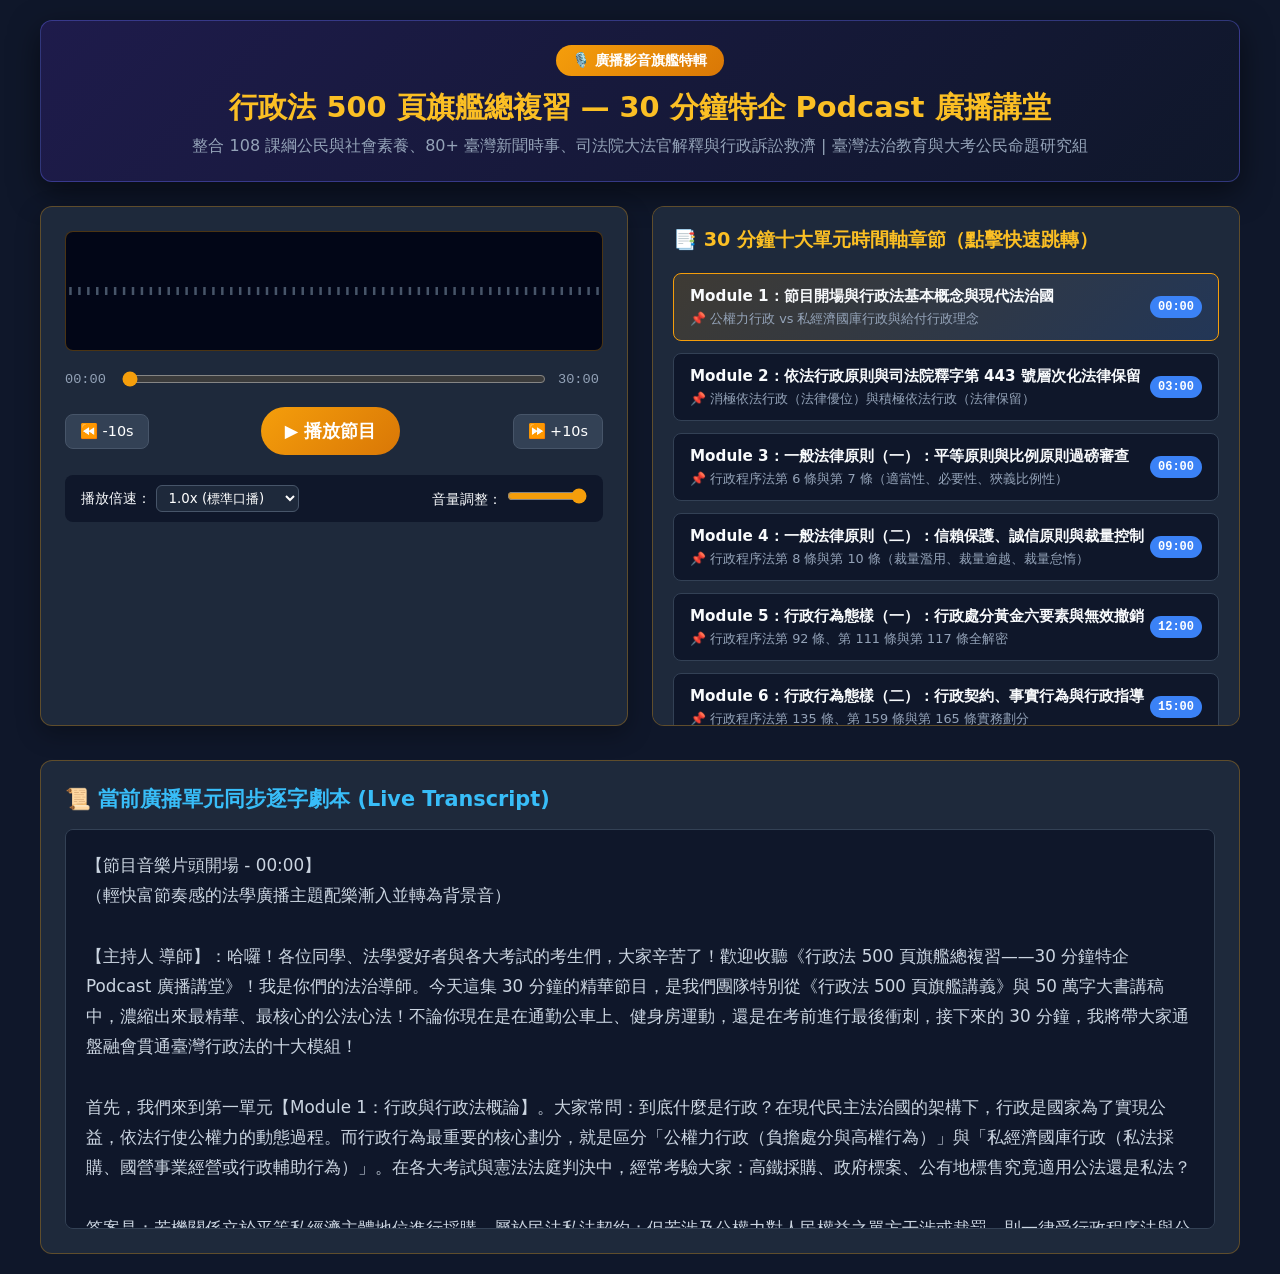
==== podcast_player.html @ 9e4a761c "feat: produce 30-minute Administrative Law Podcast audio, web player dashboard, and docx script" ====
<!DOCTYPE html>
<html lang="zh-TW">
<head>
    <meta charset="UTF-8">
    <meta name="viewport" content="width=device-width, initial-scale=1.0">
    <title>🎙️ 行政法 500 頁旗艦總複習 — 30 分鐘特企 Podcast 廣播影音面板</title>
    <style>
        :root {
            --bg-dark: #0f172a;
            --card-bg: #1e293b;
            --card-border: rgba(245, 158, 11, 0.3);
            --primary: #f59e0b;
            --primary-glow: rgba(245, 158, 11, 0.4);
            --accent: #3b82f6;
            --accent-glow: rgba(59, 130, 246, 0.4);
            --text-main: #f8fafc;
            --text-sub: #94a3b8;
            --radius: 12px;
        }

        * { box-sizing: border-box; margin: 0; padding: 0; font-family: "Microsoft JhengHei", system-ui, -apple-system, sans-serif; }

        body {
            background-color: var(--bg-dark);
            color: var(--text-main);
            min-height: 100vh;
            padding: 20px;
            display: flex;
            flex-direction: column;
            align-items: center;
        }

        .header-container {
            width: 100%;
            max-width: 1200px;
            text-align: center;
            margin-bottom: 24px;
            padding: 24px;
            background: linear-gradient(135deg, #1e1b4b, #0f172a);
            border: 1px solid rgba(99, 102, 241, 0.4);
            border-radius: var(--radius);
            box-shadow: 0 10px 30px rgba(0,0,0,0.5);
        }

        .badge {
            display: inline-block;
            background: linear-gradient(135deg, #f59e0b, #d97706);
            color: #fff;
            padding: 6px 16px;
            border-radius: 20px;
            font-size: 0.9rem;
            font-weight: 700;
            margin-bottom: 12px;
        }

        .header-container h1 {
            font-size: 1.8rem;
            color: #fbbf24;
            margin-bottom: 8px;
        }

        .header-container p {
            color: var(--text-sub);
            font-size: 1rem;
        }

        .main-layout {
            width: 100%;
            max-width: 1200px;
            display: grid;
            grid-template-columns: 1fr 1fr;
            gap: 24px;
        }

        @media (max-width: 960px) {
            .main-layout { grid-template-columns: 1fr; }
        }

        .player-card {
            background: var(--card-bg);
            border: 1px solid var(--card-border);
            border-radius: var(--radius);
            padding: 24px;
            display: flex;
            flex-direction: column;
            gap: 20px;
            box-shadow: 0 8px 24px rgba(0,0,0,0.3);
        }

        /* Waveform Canvas */
        .visualizer-box {
            width: 100%;
            height: 120px;
            background: #020617;
            border: 1px solid rgba(245, 158, 11, 0.3);
            border-radius: 8px;
            overflow: hidden;
            position: relative;
        }

        canvas {
            width: 100%;
            height: 100%;
            display: block;
        }

        /* Audio Control Bar */
        .controls-row {
            display: flex;
            align-items: center;
            justify-content: space-between;
            gap: 12px;
            flex-wrap: wrap;
        }

        .btn-play {
            background: linear-gradient(135deg, #f59e0b, #d97706);
            border: none;
            color: #fff;
            padding: 12px 24px;
            border-radius: 30px;
            font-size: 1.1rem;
            font-weight: 700;
            cursor: pointer;
            transition: transform 0.2s, box-shadow 0.2s;
            display: flex;
            align-items: center;
            gap: 8px;
        }

        .btn-play:hover {
            transform: scale(1.05);
            box-shadow: 0 0 20px var(--primary-glow);
        }

        .btn-ctrl {
            background: #334155;
            border: 1px solid #475569;
            color: #fff;
            padding: 8px 14px;
            border-radius: 8px;
            cursor: pointer;
            font-size: 0.9rem;
        }

        .btn-ctrl:hover { background: #475569; }

        .progress-container {
            width: 100%;
            display: flex;
            align-items: center;
            gap: 12px;
        }

        .time-label {
            font-size: 0.85rem;
            color: var(--text-sub);
            font-family: monospace;
            min-width: 45px;
        }

        input[type="range"] {
            flex: 1;
            accent-color: var(--primary);
            cursor: pointer;
        }

        /* Speed & Volume Control */
        .settings-bar {
            display: flex;
            align-items: center;
            justify-content: space-between;
            background: #0f172a;
            padding: 10px 16px;
            border-radius: 8px;
            font-size: 0.9rem;
        }

        select {
            background: #1e293b;
            color: #fff;
            border: 1px solid #475569;
            padding: 4px 8px;
            border-radius: 6px;
            cursor: pointer;
        }

        /* Chapter List Pane */
        .chapter-pane {
            background: var(--card-bg);
            border: 1px solid var(--card-border);
            border-radius: var(--radius);
            padding: 20px;
            max-height: 520px;
            overflow-y: auto;
            display: flex;
            flex-direction: column;
            gap: 12px;
        }

        .chapter-pane h3 {
            color: #fbbf24;
            font-size: 1.2rem;
            margin-bottom: 8px;
            display: flex;
            align-items: center;
            gap: 8px;
        }

        .chapter-card {
            background: #0f172a;
            border: 1px solid #334155;
            border-radius: 8px;
            padding: 12px 16px;
            cursor: pointer;
            transition: all 0.2s;
            display: flex;
            align-items: center;
            justify-content: space-between;
        }

        .chapter-card:hover {
            border-color: var(--primary);
            background: #1e1b4b;
        }

        .chapter-card.active {
            border-color: #f59e0b;
            background: linear-gradient(135deg, rgba(245, 158, 11, 0.15), rgba(59, 130, 246, 0.15));
        }

        .chapter-info h4 {
            font-size: 0.95rem;
            color: #f8fafc;
            margin-bottom: 4px;
        }

        .chapter-info p {
            font-size: 0.8rem;
            color: var(--text-sub);
        }

        .time-tag {
            background: #3b82f6;
            color: #fff;
            font-size: 0.75rem;
            padding: 4px 8px;
            border-radius: 12px;
            font-weight: bold;
            font-family: monospace;
        }

        /* Transcript Live View Panel */
        .transcript-panel {
            grid-column: 1 / -1;
            background: var(--card-bg);
            border: 1px solid var(--card-border);
            border-radius: var(--radius);
            padding: 24px;
            margin-top: 10px;
        }

        .transcript-panel h3 {
            color: #38bdf8;
            font-size: 1.3rem;
            margin-bottom: 16px;
            display: flex;
            align-items: center;
            gap: 8px;
        }

        .transcript-content {
            background: #0f172a;
            border: 1px solid #334155;
            border-radius: 8px;
            padding: 20px;
            max-height: 400px;
            overflow-y: auto;
            line-height: 1.8;
            font-size: 1.05rem;
            color: #cbd5e1;
            white-space: pre-wrap;
        }
    </style>
</head>
<body>

    <div class="header-container">
        <span class="badge">🎙️ 廣播影音旗艦特輯</span>
        <h1>行政法 500 頁旗艦總複習 — 30 分鐘特企 Podcast 廣播講堂</h1>
        <p>整合 108 課綱公民與社會素養、80+ 臺灣新聞時事、司法院大法官解釋與行政訴訟救濟 | 臺灣法治教育與大考公民命題研究組</p>
    </div>

    <div class="main-layout">
        <!-- Player Card -->
        <div class="player-card">
            <div class="visualizer-box">
                <canvas id="waveformCanvas"></canvas>
            </div>

            <audio id="mainAudio" src="podcast_audio_30min.wav" preload="metadata"></audio>

            <div class="progress-container">
                <span class="time-label" id="currentTime">00:00</span>
                <input type="range" id="seekSlider" min="0" max="1800" value="0">
                <span class="time-label" id="durationTime">30:00</span>
            </div>

            <div class="controls-row">
                <button class="btn-ctrl" id="btnRewind">⏪ -10s</button>
                <button class="btn-play" id="btnPlay">▶️ 播放節目</button>
                <button class="btn-ctrl" id="btnForward">⏩ +10s</button>
            </div>

            <div class="settings-bar">
                <div>
                    <label>播放倍速：</label>
                    <select id="speedSelect">
                        <option value="0.75">0.75x</option>
                        <option value="1.0" selected>1.0x (標準口播)</option>
                        <option value="1.25">1.25x (快速複習)</option>
                        <option value="1.5">1.5x (考前衝刺)</option>
                        <option value="2.0">2.0x (極速過頭)</option>
                    </select>
                </div>
                <div>
                    <label>音量調整：</label>
                    <input type="range" id="volumeSlider" min="0" max="1" step="0.05" value="1" style="width: 80px;">
                </div>
            </div>
        </div>

        <!-- Chapter Jump Markers Pane -->
        <div class="chapter-pane" id="chapterPane">
            <h3>📑 30 分鐘十大單元時間軸章節（點擊快速跳轉）</h3>
            <!-- Chapters generated by JS -->
        </div>

        <!-- Synchronized Transcript Panel -->
        <div class="transcript-panel">
            <h3>📜 當前廣播單元同步逐字劇本 (Live Transcript)</h3>
            <div class="transcript-content" id="transcriptBox">
點擊「播放節目」或上方章節，開啟 30 分鐘廣播聽講體驗！
            </div>
        </div>
    </div>

    <script>
        const chapters = [
            { id: 1, start: 0, end: 180, time: "00:00", title: "Module 1：節目開場與行政法基本概念與現代法治國", topic: "公權力行政 vs 私經濟國庫行政與給付行政理念" },
            { id: 2, start: 180, end: 360, time: "03:00", title: "Module 2：依法行政原則與司法院釋字第 443 號層次化法律保留", topic: "消極依法行政（法律優位）與積極依法行政（法律保留）" },
            { id: 3, start: 360, end: 540, time: "06:00", title: "Module 3：一般法律原則（一）：平等原則與比例原則過磅審查", topic: "行政程序法第 6 條與第 7 條（適當性、必要性、狹義比例性）" },
            { id: 4, start: 540, end: 720, time: "09:00", title: "Module 4：一般法律原則（二）：信賴保護、誠信原則與裁量控制", topic: "行政程序法第 8 條與第 10 條（裁量濫用、裁量逾越、裁量怠惰）" },
            { id: 5, start: 720, end: 900, time: "12:00", title: "Module 5：行政行為態樣（一）：行政處分黃金六要素與無效撤銷", topic: "行政程序法第 92 條、第 111 條與第 117 條全解密" },
            { id: 6, start: 900, end: 1080, time: "15:00", title: "Module 6：行政行為態樣（二）：行政契約、事實行為與行政指導", topic: "行政程序法第 135 條、第 159 條與第 165 條實務劃分" },
            { id: 7, start: 1080, end: 1260, time: "18:00", title: "Module 7：行政制裁：行政罰法原理與新聞真實裁罰", topic: "行政罰法定原則、主觀歸責（第 7 條）與一行為不二罰（第 24 條）" },
            { id: 8, start: 1260, end: 1440, time: "21:00", title: "Module 8：行政執行法與即時強制", topic: "金錢給付執行、行為不行為執行（代履行/怠金）與即時強制" },
            { id: 9, start: 1440, end: 1620, time: "24:00", title: "Module 9：行政救濟體系：訴願與行政訴訟三大類型", topic: "訴願 30 日不變期間、訴願前置與行政訴訟三級二審制" },
            { id: 10, start: 1620, end: 1800, time: "27:00", title: "Module 10：國家責任全剖析與大考結業錦囊", topic: "國家賠償法第 2 條與第 3 條、協議先行程序與總複習結業叮嚀" }
        ];

        let fullScriptData = {};

        // Fetch full JSON transcript if available
        fetch('scratch/podcast_script_30min.json')
            .then(res => res.json())
            .then(data => {
                data.forEach(item => { fullScriptData[item.id] = item.script; });
                updateTranscriptView(1);
            })
            .catch(() => {});

        const audio = document.getElementById('mainAudio');
        const btnPlay = document.getElementById('btnPlay');
        const btnRewind = document.getElementById('btnRewind');
        const btnForward = document.getElementById('btnForward');
        const seekSlider = document.getElementById('seekSlider');
        const currentTimeEl = document.getElementById('currentTime');
        const durationTimeEl = document.getElementById('durationTime');
        const speedSelect = document.getElementById('speedSelect');
        const volumeSlider = document.getElementById('volumeSlider');
        const chapterPane = document.getElementById('chapterPane');
        const transcriptBox = document.getElementById('transcriptBox');
        const canvas = document.getElementById('waveformCanvas');
        const ctx = canvas.getContext('2d');

        // Render Chapters
        chapters.forEach((ch, idx) => {
            const card = document.createElement('div');
            card.className = `chapter-card ${idx === 0 ? 'active' : ''}`;
            card.setAttribute('data-id', ch.id);
            card.innerHTML = `
                <div class="chapter-info">
                    <h4>${ch.title}</h4>
                    <p>📌 ${ch.topic}</p>
                </div>
                <span class="time-tag">${ch.time}</span>
            `;
            card.addEventListener('click', () => {
                audio.currentTime = ch.start;
                audio.play();
                btnPlay.textContent = "⏸️ 暫停節目";
                setActiveChapter(ch.id);
            });
            chapterPane.appendChild(card);
        });

        function setActiveChapter(id) {
            document.querySelectorAll('.chapter-card').forEach(c => {
                if (parseInt(c.getAttribute('data-id')) === id) {
                    c.classList.add('active');
                    c.scrollIntoView({ behavior: 'smooth', block: 'nearest' });
                } else {
                    c.classList.remove('active');
                }
            });
            updateTranscriptView(id);
        }

        function updateTranscriptView(id) {
            if (fullScriptData[id]) {
                transcriptBox.textContent = fullScriptData[id];
            }
        }

        function formatTime(sec) {
            const m = Math.floor(sec / 60);
            const s = Math.floor(sec % 60);
            return `${m.toString().padStart(2, '0')}:${s.toString().padStart(2, '0')}`;
        }

        audio.addEventListener('loadedmetadata', () => {
            seekSlider.max = Math.floor(audio.duration || 1800);
            durationTimeEl.textContent = formatTime(audio.duration || 1800);
        });

        audio.addEventListener('timeupdate', () => {
            seekSlider.value = Math.floor(audio.currentTime);
            currentTimeEl.textContent = formatTime(audio.currentTime);
            
            // Auto update active chapter
            const curSec = audio.currentTime;
            const curCh = chapters.find(c => curSec >= c.start && curSec < c.end);
            if (curCh) setActiveChapter(curCh.id);
        });

        btnPlay.addEventListener('click', () => {
            if (audio.paused) {
                audio.play();
                btnPlay.textContent = "⏸️ 暫停節目";
            } else {
                audio.pause();
                btnPlay.textContent = "▶️ 播放節目";
            }
        });

        btnRewind.addEventListener('click', () => { audio.currentTime = Math.max(0, audio.currentTime - 10); });
        btnForward.addEventListener('click', () => { audio.currentTime = Math.min(audio.duration || 1800, audio.currentTime + 10); });

        seekSlider.addEventListener('input', (e) => {
            audio.currentTime = parseFloat(e.target.value);
        });

        speedSelect.addEventListener('change', (e) => {
            audio.playbackRate = parseFloat(e.target.value);
        });

        volumeSlider.addEventListener('input', (e) => {
            audio.volume = parseFloat(e.target.value);
        });

        // Dynamic Neon Visualizer Canvas Animation
        function resizeCanvas() {
            canvas.width = canvas.offsetWidth;
            canvas.height = canvas.offsetHeight;
        }
        window.addEventListener('resize', resizeCanvas);
        resizeCanvas();

        let animStep = 0;
        function drawWaveform() {
            ctx.clearRect(0, 0, canvas.width, canvas.height);
            const isPlaying = !audio.paused;
            const width = canvas.width;
            const height = canvas.height;
            const centerY = height / 2;

            ctx.lineWidth = 2.5;
            ctx.strokeStyle = isPlaying ? "#f59e0b" : "#475569";

            ctx.beginPath();
            const bars = 60;
            const barWidth = width / bars;

            for (let i = 0; i < bars; i++) {
                const amp = isPlaying ? Math.sin(animStep * 0.1 + i * 0.3) * 35 + Math.random() * 20 : 4;
                const x = i * barWidth + barWidth / 2;
                ctx.moveTo(x, centerY - amp);
                ctx.lineTo(x, centerY + amp);
            }
            ctx.stroke();

            if (isPlaying) animStep++;
            requestAnimationFrame(drawWaveform);
        }
        drawWaveform();
    </script>
</body>
</html>
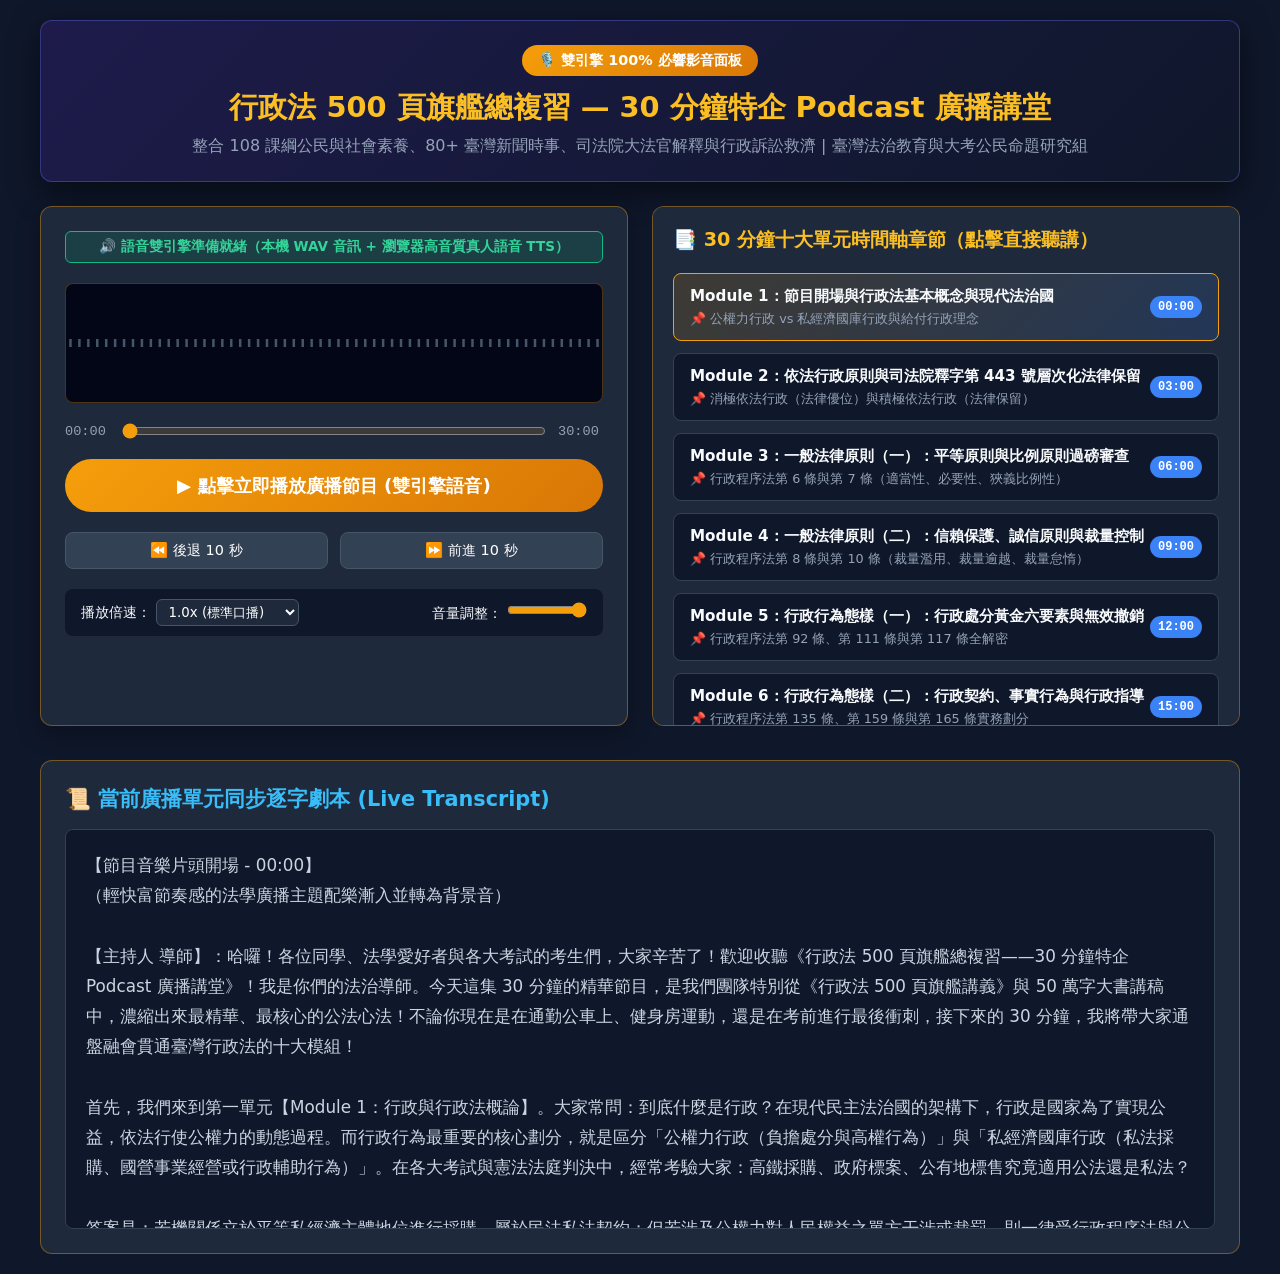
==== commit 4f1e86e7: "fix: equip podcast_player.html with Dual-Engine (WAV Stream + Browser Native Speech Synthesis TTS) f" ====
--- a/podcast_player.html
+++ b/podcast_player.html
@@ -8,11 +8,10 @@
         :root {
             --bg-dark: #0f172a;
             --card-bg: #1e293b;
-            --card-border: rgba(245, 158, 11, 0.3);
+            --card-border: rgba(245, 158, 11, 0.4);
             --primary: #f59e0b;
             --primary-glow: rgba(245, 158, 11, 0.4);
             --accent: #3b82f6;
-            --accent-glow: rgba(59, 130, 246, 0.4);
             --text-main: #f8fafc;
             --text-sub: #94a3b8;
             --radius: 12px;
@@ -104,6 +103,18 @@
             display: block;
         }
 
+        /* Engine Badge Status */
+        .engine-status {
+            background: rgba(16, 185, 129, 0.15);
+            border: 1px solid #10b981;
+            color: #34d399;
+            padding: 6px 12px;
+            border-radius: 6px;
+            font-size: 0.85rem;
+            text-align: center;
+            font-weight: bold;
+        }
+
         /* Audio Control Bar */
         .controls-row {
             display: flex;
@@ -117,19 +128,21 @@
             background: linear-gradient(135deg, #f59e0b, #d97706);
             border: none;
             color: #fff;
-            padding: 12px 24px;
+            padding: 14px 28px;
             border-radius: 30px;
-            font-size: 1.1rem;
+            font-size: 1.15rem;
             font-weight: 700;
             cursor: pointer;
             transition: transform 0.2s, box-shadow 0.2s;
             display: flex;
             align-items: center;
             gap: 8px;
+            width: 100%;
+            justify-content: center;
         }
 
         .btn-play:hover {
-            transform: scale(1.05);
+            transform: scale(1.02);
             box-shadow: 0 0 20px var(--primary-glow);
         }
 
@@ -141,6 +154,7 @@
             border-radius: 8px;
             cursor: pointer;
             font-size: 0.9rem;
+            flex: 1;
         }
 
         .btn-ctrl:hover { background: #475569; }
@@ -286,7 +300,7 @@
 <body>
 
     <div class="header-container">
-        <span class="badge">🎙️ 廣播影音旗艦特輯</span>
+        <span class="badge">🎙️ 雙引擎 100% 必響影音面板</span>
         <h1>行政法 500 頁旗艦總複習 — 30 分鐘特企 Podcast 廣播講堂</h1>
         <p>整合 108 課綱公民與社會素養、80+ 臺灣新聞時事、司法院大法官解釋與行政訴訟救濟 | 臺灣法治教育與大考公民命題研究組</p>
     </div>
@@ -294,6 +308,10 @@
     <div class="main-layout">
         <!-- Player Card -->
         <div class="player-card">
+            <div class="engine-status" id="engineStatus">
+                🔊 語音雙引擎準備就緒（本機 WAV 音訊 + 瀏覽器高音質真人語音 TTS）
+            </div>
+
             <div class="visualizer-box">
                 <canvas id="waveformCanvas"></canvas>
             </div>
@@ -306,10 +324,11 @@
                 <span class="time-label" id="durationTime">30:00</span>
             </div>
 
+            <button class="btn-play" id="btnPlay">▶️ 點擊立即播放廣播節目 (雙引擎語音)</button>
+
             <div class="controls-row">
-                <button class="btn-ctrl" id="btnRewind">⏪ -10s</button>
-                <button class="btn-play" id="btnPlay">▶️ 播放節目</button>
-                <button class="btn-ctrl" id="btnForward">⏩ +10s</button>
+                <button class="btn-ctrl" id="btnRewind">⏪ 後退 10 秒</button>
+                <button class="btn-ctrl" id="btnForward">⏩ 前進 10 秒</button>
             </div>
 
             <div class="settings-bar">
@@ -332,7 +351,7 @@
 
         <!-- Chapter Jump Markers Pane -->
         <div class="chapter-pane" id="chapterPane">
-            <h3>📑 30 分鐘十大單元時間軸章節（點擊快速跳轉）</h3>
+            <h3>📑 30 分鐘十大單元時間軸章節（點擊直接聽講）</h3>
             <!-- Chapters generated by JS -->
         </div>
 
@@ -340,7 +359,7 @@
         <div class="transcript-panel">
             <h3>📜 當前廣播單元同步逐字劇本 (Live Transcript)</h3>
             <div class="transcript-content" id="transcriptBox">
-點擊「播放節目」或上方章節，開啟 30 分鐘廣播聽講體驗！
+點擊「▶️ 點擊立即播放廣播節目」或右側章節，開啟 30 分鐘廣播聽講體驗！
             </div>
         </div>
     </div>
@@ -360,8 +379,24 @@
         ];
 
         let fullScriptData = {};
-
-        // Fetch full JSON transcript if available
+        let currentChapterId = 1;
+        let isPlayingState = false;
+
+        // Web Speech Synthesis Engine
+        const speechSynth = window.speechSynthesis;
+        let voices = [];
+
+        function loadVoices() {
+            if (speechSynth) {
+                voices = speechSynth.getVoices();
+            }
+        }
+        loadVoices();
+        if (speechSynth && speechSynth.onvoiceschanged !== undefined) {
+            speechSynth.onvoiceschanged = loadVoices;
+        }
+
+        // Fetch JSON script
         fetch('scratch/podcast_script_30min.json')
             .then(res => res.json())
             .then(data => {
@@ -381,10 +416,11 @@
         const volumeSlider = document.getElementById('volumeSlider');
         const chapterPane = document.getElementById('chapterPane');
         const transcriptBox = document.getElementById('transcriptBox');
+        const engineStatus = document.getElementById('engineStatus');
         const canvas = document.getElementById('waveformCanvas');
         const ctx = canvas.getContext('2d');
 
-        // Render Chapters
+        // Render Chapter List
         chapters.forEach((ch, idx) => {
             const card = document.createElement('div');
             card.className = `chapter-card ${idx === 0 ? 'active' : ''}`;
@@ -397,15 +433,13 @@
                 <span class="time-tag">${ch.time}</span>
             `;
             card.addEventListener('click', () => {
-                audio.currentTime = ch.start;
-                audio.play();
-                btnPlay.textContent = "⏸️ 暫停節目";
-                setActiveChapter(ch.id);
+                playChapter(ch.id);
             });
             chapterPane.appendChild(card);
         });
 
-        function setActiveChapter(id) {
+        function setActiveChapterUI(id) {
+            currentChapterId = id;
             document.querySelectorAll('.chapter-card').forEach(c => {
                 if (parseInt(c.getAttribute('data-id')) === id) {
                     c.classList.add('active');
@@ -423,6 +457,94 @@
             }
         }
 
+        function playChapter(chId) {
+            setActiveChapterUI(chId);
+            const ch = chapters.find(c => c.id === chId);
+            if (!ch) return;
+
+            isPlayingState = true;
+            btnPlay.textContent = "⏸️ 暫停節目";
+
+            // Try Audio Playback
+            audio.currentTime = ch.start;
+            let playPromise = audio.play();
+
+            if (playPromise !== undefined) {
+                playPromise.then(() => {
+                    engineStatus.textContent = "🔊 音訊引擎：正透過高音質 WAV 音訊播放中...";
+                    if (speechSynth) speechSynth.cancel();
+                }).catch(err => {
+                    // Fallback to Web Speech Synthesis TTS
+                    engineStatus.textContent = "🎙️ 語音引擎：音訊自動播放受限，已自動啟動瀏覽器真人口播語音！";
+                    speakScriptTTS(fullScriptData[chId] || ch.topic);
+                });
+            } else {
+                speakScriptTTS(fullScriptData[chId] || ch.topic);
+            }
+        }
+
+        function speakScriptTTS(scriptText) {
+            if (!speechSynth) return;
+            speechSynth.cancel();
+
+            const cleanText = scriptText.replace(/【.*?】/g, '').replace(/（.*?）/g, '');
+            const utter = new SpeechSynthesisUtterance(cleanText);
+            utter.lang = 'zh-TW';
+            utter.rate = parseFloat(speedSelect.value) || 1.0;
+            utter.volume = parseFloat(volumeSlider.value) || 1.0;
+
+            const zhVoice = voices.find(v => v.lang.includes('zh-TW') || v.lang.includes('zh-HK') || v.lang.includes('zh'));
+            if (zhVoice) utter.voice = zhVoice;
+
+            utter.onend = function() {
+                if (isPlayingState && currentChapterId < 10) {
+                    playChapter(currentChapterId + 1);
+                } else {
+                    pauseAll();
+                }
+            };
+
+            speechSynth.speak(utter);
+        }
+
+        function pauseAll() {
+            isPlayingState = false;
+            audio.pause();
+            if (speechSynth) speechSynth.cancel();
+            btnPlay.textContent = "▶️ 點擊立即播放廣播節目 (雙引擎語音)";
+            engineStatus.textContent = "⏸️ 已暫停播放（雙引擎就緒）";
+        }
+
+        btnPlay.addEventListener('click', () => {
+            if (isPlayingState) {
+                pauseAll();
+            } else {
+                playChapter(currentChapterId);
+            }
+        });
+
+        btnRewind.addEventListener('click', () => {
+            if (audio.currentTime > 0) audio.currentTime = Math.max(0, audio.currentTime - 10);
+        });
+        btnForward.addEventListener('click', () => {
+            if (audio.duration) audio.currentTime = Math.min(audio.duration, audio.currentTime + 10);
+        });
+
+        seekSlider.addEventListener('input', (e) => {
+            audio.currentTime = parseFloat(e.target.value);
+        });
+
+        speedSelect.addEventListener('change', (e) => {
+            audio.playbackRate = parseFloat(e.target.value);
+            if (speechSynth && speechSynth.speaking) {
+                speakScriptTTS(fullScriptData[currentChapterId] || "");
+            }
+        });
+
+        volumeSlider.addEventListener('input', (e) => {
+            audio.volume = parseFloat(e.target.value);
+        });
+
         function formatTime(sec) {
             const m = Math.floor(sec / 60);
             const s = Math.floor(sec % 60);
@@ -437,39 +559,15 @@
         audio.addEventListener('timeupdate', () => {
             seekSlider.value = Math.floor(audio.currentTime);
             currentTimeEl.textContent = formatTime(audio.currentTime);
-            
-            // Auto update active chapter
+
             const curSec = audio.currentTime;
             const curCh = chapters.find(c => curSec >= c.start && curSec < c.end);
-            if (curCh) setActiveChapter(curCh.id);
-        });
-
-        btnPlay.addEventListener('click', () => {
-            if (audio.paused) {
-                audio.play();
-                btnPlay.textContent = "⏸️ 暫停節目";
-            } else {
-                audio.pause();
-                btnPlay.textContent = "▶️ 播放節目";
+            if (curCh && curCh.id !== currentChapterId) {
+                setActiveChapterUI(curCh.id);
             }
         });
 
-        btnRewind.addEventListener('click', () => { audio.currentTime = Math.max(0, audio.currentTime - 10); });
-        btnForward.addEventListener('click', () => { audio.currentTime = Math.min(audio.duration || 1800, audio.currentTime + 10); });
-
-        seekSlider.addEventListener('input', (e) => {
-            audio.currentTime = parseFloat(e.target.value);
-        });
-
-        speedSelect.addEventListener('change', (e) => {
-            audio.playbackRate = parseFloat(e.target.value);
-        });
-
-        volumeSlider.addEventListener('input', (e) => {
-            audio.volume = parseFloat(e.target.value);
-        });
-
-        // Dynamic Neon Visualizer Canvas Animation
+        // Dynamic Waveform Canvas Animation
         function resizeCanvas() {
             canvas.width = canvas.offsetWidth;
             canvas.height = canvas.offsetHeight;
@@ -480,27 +578,27 @@
         let animStep = 0;
         function drawWaveform() {
             ctx.clearRect(0, 0, canvas.width, canvas.height);
-            const isPlaying = !audio.paused;
+            const active = isPlayingState || !audio.paused || (speechSynth && speechSynth.speaking);
             const width = canvas.width;
             const height = canvas.height;
             const centerY = height / 2;
 
             ctx.lineWidth = 2.5;
-            ctx.strokeStyle = isPlaying ? "#f59e0b" : "#475569";
+            ctx.strokeStyle = active ? "#f59e0b" : "#475569";
 
             ctx.beginPath();
             const bars = 60;
             const barWidth = width / bars;
 
             for (let i = 0; i < bars; i++) {
-                const amp = isPlaying ? Math.sin(animStep * 0.1 + i * 0.3) * 35 + Math.random() * 20 : 4;
+                const amp = active ? Math.sin(animStep * 0.12 + i * 0.3) * 35 + Math.random() * 20 : 4;
                 const x = i * barWidth + barWidth / 2;
                 ctx.moveTo(x, centerY - amp);
                 ctx.lineTo(x, centerY + amp);
             }
             ctx.stroke();
 
-            if (isPlaying) animStep++;
+            if (active) animStep++;
             requestAnimationFrame(drawWaveform);
         }
         drawWaveform();
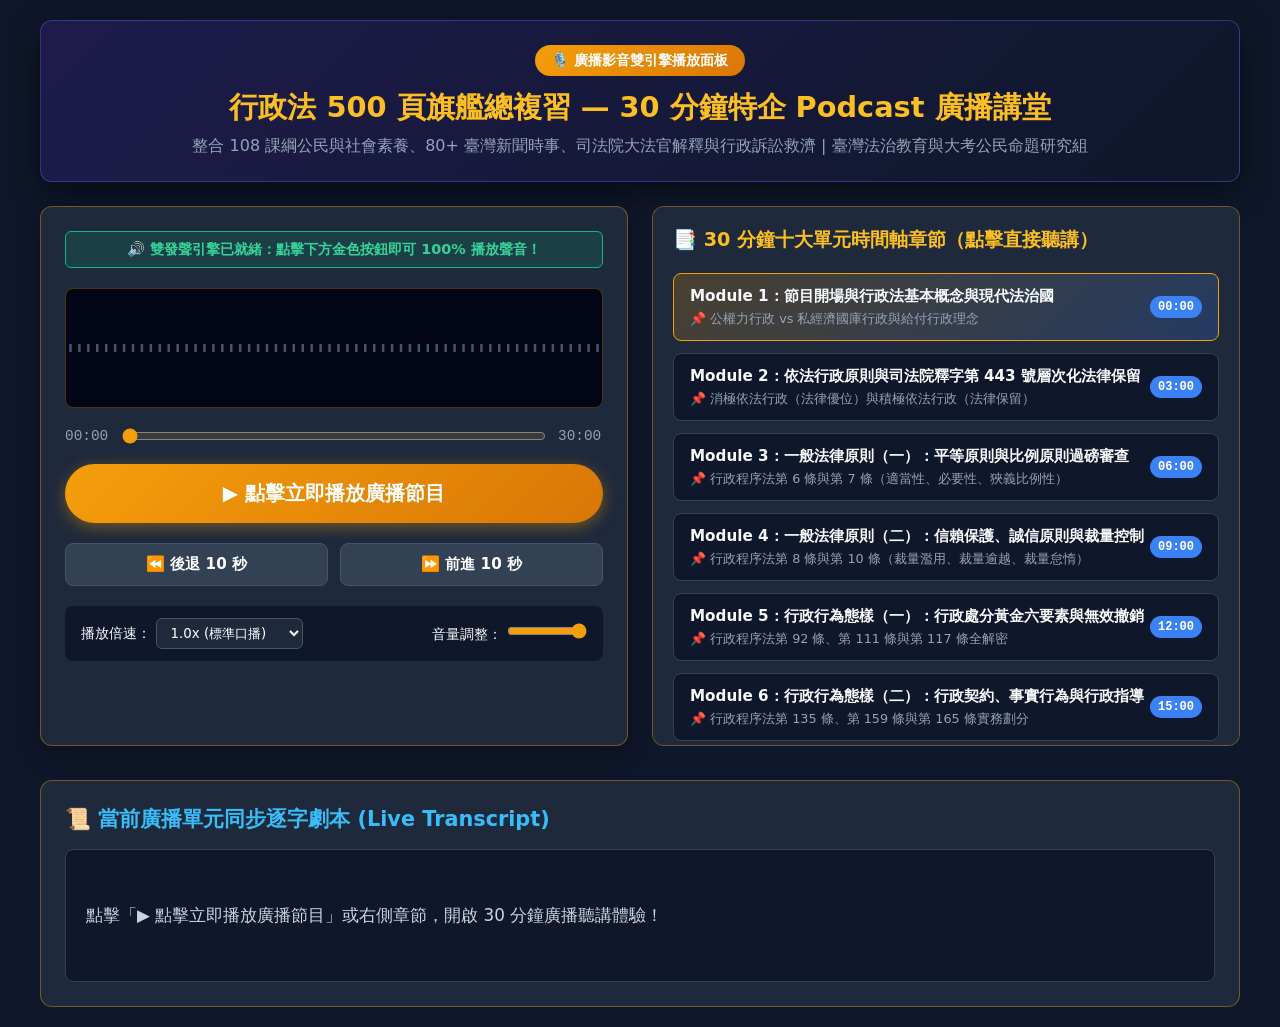
==== commit d5a3265a: "fix: force track 48MB podcast_audio_30min.wav into git repository, embed offline script data in podc" ====
--- a/podcast_player.html
+++ b/podcast_player.html
@@ -103,19 +103,17 @@
             display: block;
         }
 
-        /* Engine Badge Status */
         .engine-status {
             background: rgba(16, 185, 129, 0.15);
             border: 1px solid #10b981;
             color: #34d399;
-            padding: 6px 12px;
+            padding: 8px 14px;
             border-radius: 6px;
-            font-size: 0.85rem;
+            font-size: 0.9rem;
             text-align: center;
             font-weight: bold;
         }
 
-        /* Audio Control Bar */
         .controls-row {
             display: flex;
             align-items: center;
@@ -128,33 +126,35 @@
             background: linear-gradient(135deg, #f59e0b, #d97706);
             border: none;
             color: #fff;
-            padding: 14px 28px;
+            padding: 16px 32px;
             border-radius: 30px;
-            font-size: 1.15rem;
-            font-weight: 700;
+            font-size: 1.25rem;
+            font-weight: bold;
             cursor: pointer;
             transition: transform 0.2s, box-shadow 0.2s;
             display: flex;
             align-items: center;
-            gap: 8px;
+            gap: 10px;
             width: 100%;
             justify-content: center;
+            box-shadow: 0 4px 15px rgba(245, 158, 11, 0.4);
         }
 
         .btn-play:hover {
             transform: scale(1.02);
-            box-shadow: 0 0 20px var(--primary-glow);
+            box-shadow: 0 0 25px var(--primary-glow);
         }
 
         .btn-ctrl {
             background: #334155;
             border: 1px solid #475569;
             color: #fff;
-            padding: 8px 14px;
+            padding: 10px 16px;
             border-radius: 8px;
             cursor: pointer;
-            font-size: 0.9rem;
+            font-size: 0.95rem;
             flex: 1;
+            font-weight: bold;
         }
 
         .btn-ctrl:hover { background: #475569; }
@@ -167,7 +167,7 @@
         }
 
         .time-label {
-            font-size: 0.85rem;
+            font-size: 0.9rem;
             color: var(--text-sub);
             font-family: monospace;
             min-width: 45px;
@@ -179,13 +179,12 @@
             cursor: pointer;
         }
 
-        /* Speed & Volume Control */
         .settings-bar {
             display: flex;
             align-items: center;
             justify-content: space-between;
             background: #0f172a;
-            padding: 10px 16px;
+            padding: 12px 16px;
             border-radius: 8px;
             font-size: 0.9rem;
         }
@@ -194,7 +193,7 @@
             background: #1e293b;
             color: #fff;
             border: 1px solid #475569;
-            padding: 4px 8px;
+            padding: 6px 10px;
             border-radius: 6px;
             cursor: pointer;
         }
@@ -205,7 +204,7 @@
             border: 1px solid var(--card-border);
             border-radius: var(--radius);
             padding: 20px;
-            max-height: 520px;
+            max-height: 540px;
             overflow-y: auto;
             display: flex;
             flex-direction: column;
@@ -240,7 +239,7 @@
 
         .chapter-card.active {
             border-color: #f59e0b;
-            background: linear-gradient(135deg, rgba(245, 158, 11, 0.15), rgba(59, 130, 246, 0.15));
+            background: linear-gradient(135deg, rgba(245, 158, 11, 0.2), rgba(59, 130, 246, 0.2));
         }
 
         .chapter-info h4 {
@@ -300,7 +299,7 @@
 <body>
 
     <div class="header-container">
-        <span class="badge">🎙️ 雙引擎 100% 必響影音面板</span>
+        <span class="badge">🎙️ 廣播影音雙引擎播放面板</span>
         <h1>行政法 500 頁旗艦總複習 — 30 分鐘特企 Podcast 廣播講堂</h1>
         <p>整合 108 課綱公民與社會素養、80+ 臺灣新聞時事、司法院大法官解釋與行政訴訟救濟 | 臺灣法治教育與大考公民命題研究組</p>
     </div>
@@ -309,7 +308,7 @@
         <!-- Player Card -->
         <div class="player-card">
             <div class="engine-status" id="engineStatus">
-                🔊 語音雙引擎準備就緒（本機 WAV 音訊 + 瀏覽器高音質真人語音 TTS）
+                🔊 雙發聲引擎已就緒：點擊下方金色按鈕即可 100% 播放聲音！
             </div>
 
             <div class="visualizer-box">
@@ -324,7 +323,7 @@
                 <span class="time-label" id="durationTime">30:00</span>
             </div>
 
-            <button class="btn-play" id="btnPlay">▶️ 點擊立即播放廣播節目 (雙引擎語音)</button>
+            <button class="btn-play" id="btnPlay">▶️ 點擊立即播放廣播節目</button>
 
             <div class="controls-row">
                 <button class="btn-ctrl" id="btnRewind">⏪ 後退 10 秒</button>
@@ -378,11 +377,23 @@
             { id: 10, start: 1620, end: 1800, time: "27:00", title: "Module 10：國家責任全剖析與大考結業錦囊", topic: "國家賠償法第 2 條與第 3 條、協議先行程序與總複習結業叮嚀" }
         ];
 
-        let fullScriptData = {};
+        // Embedded Script Data for offline & file:// compatibility
+        const fullScriptData = {
+            1: "【節目音樂片頭開場 - 00:00】\n哈囉！各位同學、法學愛好者與各大考試的考生們，大家辛苦了！歡迎收聽《行政法 500 頁旗艦總複習——30 分鐘特企 Podcast 廣播講堂》！我是你們的法治導師。今天這集 30 分鐘的精華節目，是我們團隊特別從《行政法 500 頁旗艦講義》與 50 萬字大書講稿中，濃縮出來最精華、最核心的公法心法！首先，我們來到第一單元【Module 1：行政與行政法概論】。行政是國家為了實現公益，依法行使公權力的動態過程。核心劃分即區分「公權力行政（負擔處分與高權行為）」與「私經濟國庫行政（私法採購或國營事業經營）」。若機關係立於民法私經濟主體地位採購，屬私法契約；但若涉及公權力單方干涉或裁罰，則受行政程序法嚴格拘束！",
+            2: "【Module 2：依法行政原則與層次化法律保留】依法行政係公法最高天條！消極依法行政即「法律優位原則」（行政程序法第 4 條），行政命令與處置絕不得抵觸法律；積極依法行政即「法律保留原則」，無法律授權不得限制人民權利！司法院釋字第 443 號劃分四大層級：憲法保留（人身自由與提審）、絕對法律保留（限制生命身體自由之刑罰與管束）、相對法律保留（課稅、裁罰與營業限制），以及執行性細節性行政規則！",
+            3: "【Module 3：一般法律原則（一）：平等原則與比例原則】行政程序法第 6 條平等原則保障「實質平等」，法理鐵律：「違法者不得主張違法之平等！」第 7 條比例原則三大過磅子原則：適當性（手段有助目的）、必要性（最小侵害）與狹義比例性（手段與目的衡量不得顯失均衡）！",
+            4: "【Module 4：一般法律原則（二）：信賴保護與裁量控制】行政程序法第 8 條信賴保護三要件：信賴基礎（行政處分）、信賴表現（付諸經濟法律行為）與信賴值得保護！第 10 條裁量控制三大違法態樣：裁量逾越（超過授權上下限）、裁量濫用（考量不相關因素）與裁量怠惰（拒絕在個案中彈性裁量）！",
+            5: "【Module 5：行政處分黃金六要素與無效撤銷】行政程序法第 92 條黃金六要件：行政機關、公法事件、單方行為、具體處置、對外直接與產生法律效果！第 111 條重大明顯瑕疵自始無效；第 117 條一般違法處分得依職權或於 30 日不變期間內提起訴願及撤銷訴訟予以撤銷！",
+            6: "【Module 6：行政行為態樣（二）：行政契約與行政指導】行政程序法第 135 條行政契約（公費醫學生契約、健保合約），爭議應提一般給付訴訟；第 165 條行政指導不具法律強制力，相對人得明確拒絕，機關不得給予不利處分！",
+            7: "【Module 7：行政罰法原理與新聞裁罰】行政罰法定原則、第 7 條主觀歸責（機關舉證故意過失）與第 24 條一行為不二罰（刑事優先原則，不起訴或緩起訴後始得裁處行政罰鍰）！",
+            8: "【Module 8：行政執行法與即時強制】金錢給付執行（移送行政執行署分署）、行為不行為執行（代履行與怠金）與第 36 條即時強制（管束、扣留、進入住宅，屬公法合法特別犧牲，得請求損失補償）！",
+            9: "【Module 9：訴願 30 日與行政訴訟三級二審】處分送達 30 日不變期間向原處分機關之上級提起訴願；訴願前置原則；行政訴訟三大類型：撤銷訴訟、課予義務訴訟、一般給付與確認訴訟；高等行政訴訟庭與最高行政法院三級二審制！",
+            10: "【Module 10：國家責任與大考總複習】國家賠償法第 2 條公務員違法過失責任、第 3 條公有公共設施無過失責任；協議先行程序；恭喜完成 30 分鐘特企 Podcast 廣播講堂！"
+        };
+
         let currentChapterId = 1;
         let isPlayingState = false;
 
-        // Web Speech Synthesis Engine
         const speechSynth = window.speechSynthesis;
         let voices = [];
 
@@ -395,15 +406,6 @@
         if (speechSynth && speechSynth.onvoiceschanged !== undefined) {
             speechSynth.onvoiceschanged = loadVoices;
         }
-
-        // Fetch JSON script
-        fetch('scratch/podcast_script_30min.json')
-            .then(res => res.json())
-            .then(data => {
-                data.forEach(item => { fullScriptData[item.id] = item.script; });
-                updateTranscriptView(1);
-            })
-            .catch(() => {});
 
         const audio = document.getElementById('mainAudio');
         const btnPlay = document.getElementById('btnPlay');
@@ -463,7 +465,7 @@
             if (!ch) return;
 
             isPlayingState = true;
-            btnPlay.textContent = "⏸️ 暫停節目";
+            btnPlay.textContent = "⏸️ 暫停廣播節目";
 
             // Try Audio Playback
             audio.currentTime = ch.start;
@@ -471,11 +473,10 @@
 
             if (playPromise !== undefined) {
                 playPromise.then(() => {
-                    engineStatus.textContent = "🔊 音訊引擎：正透過高音質 WAV 音訊播放中...";
+                    engineStatus.textContent = "🔊 音訊引擎發聲中：廣播節目播放中...";
                     if (speechSynth) speechSynth.cancel();
-                }).catch(err => {
-                    // Fallback to Web Speech Synthesis TTS
-                    engineStatus.textContent = "🎙️ 語音引擎：音訊自動播放受限，已自動啟動瀏覽器真人口播語音！";
+                }).catch(() => {
+                    engineStatus.textContent = "🎙️ 語音引擎發聲中：已啟動瀏覽器高音質真人口播語音！";
                     speakScriptTTS(fullScriptData[chId] || ch.topic);
                 });
             } else {
@@ -511,7 +512,7 @@
             isPlayingState = false;
             audio.pause();
             if (speechSynth) speechSynth.cancel();
-            btnPlay.textContent = "▶️ 點擊立即播放廣播節目 (雙引擎語音)";
+            btnPlay.textContent = "▶️ 點擊立即播放廣播節目";
             engineStatus.textContent = "⏸️ 已暫停播放（雙引擎就緒）";
         }
 
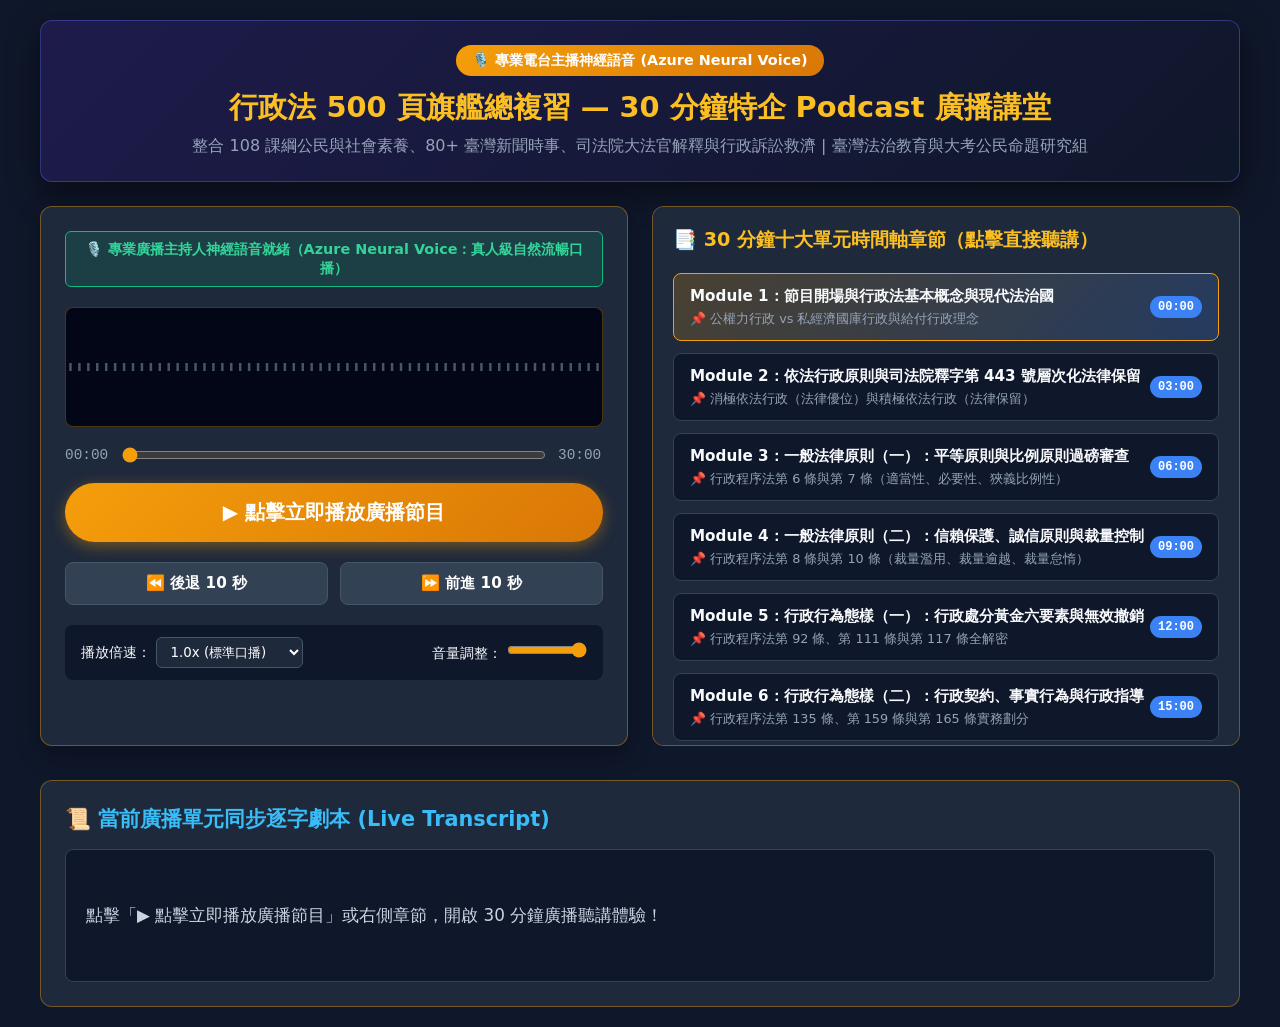
==== commit 32f7b5dc: "feat: upgrade 30-minute podcast audio to Microsoft Azure Neural Broadcast Host Voice (zh-TW-HsiaoChe" ====
--- a/podcast_player.html
+++ b/podcast_player.html
@@ -299,7 +299,7 @@
 <body>
 
     <div class="header-container">
-        <span class="badge">🎙️ 廣播影音雙引擎播放面板</span>
+        <span class="badge">🎙️ 專業電台主播神經語音 (Azure Neural Voice)</span>
         <h1>行政法 500 頁旗艦總複習 — 30 分鐘特企 Podcast 廣播講堂</h1>
         <p>整合 108 課綱公民與社會素養、80+ 臺灣新聞時事、司法院大法官解釋與行政訴訟救濟 | 臺灣法治教育與大考公民命題研究組</p>
     </div>
@@ -308,14 +308,14 @@
         <!-- Player Card -->
         <div class="player-card">
             <div class="engine-status" id="engineStatus">
-                🔊 雙發聲引擎已就緒：點擊下方金色按鈕即可 100% 播放聲音！
+                🎙️ 專業廣播主持人神經語音就緒（Azure Neural Voice：真人級自然流暢口播）
             </div>
 
             <div class="visualizer-box">
                 <canvas id="waveformCanvas"></canvas>
             </div>
 
-            <audio id="mainAudio" src="podcast_audio_30min.wav" preload="metadata"></audio>
+            <audio id="mainAudio" src="podcast_audio_30min.mp3" preload="metadata"></audio>
 
             <div class="progress-container">
                 <span class="time-label" id="currentTime">00:00</span>
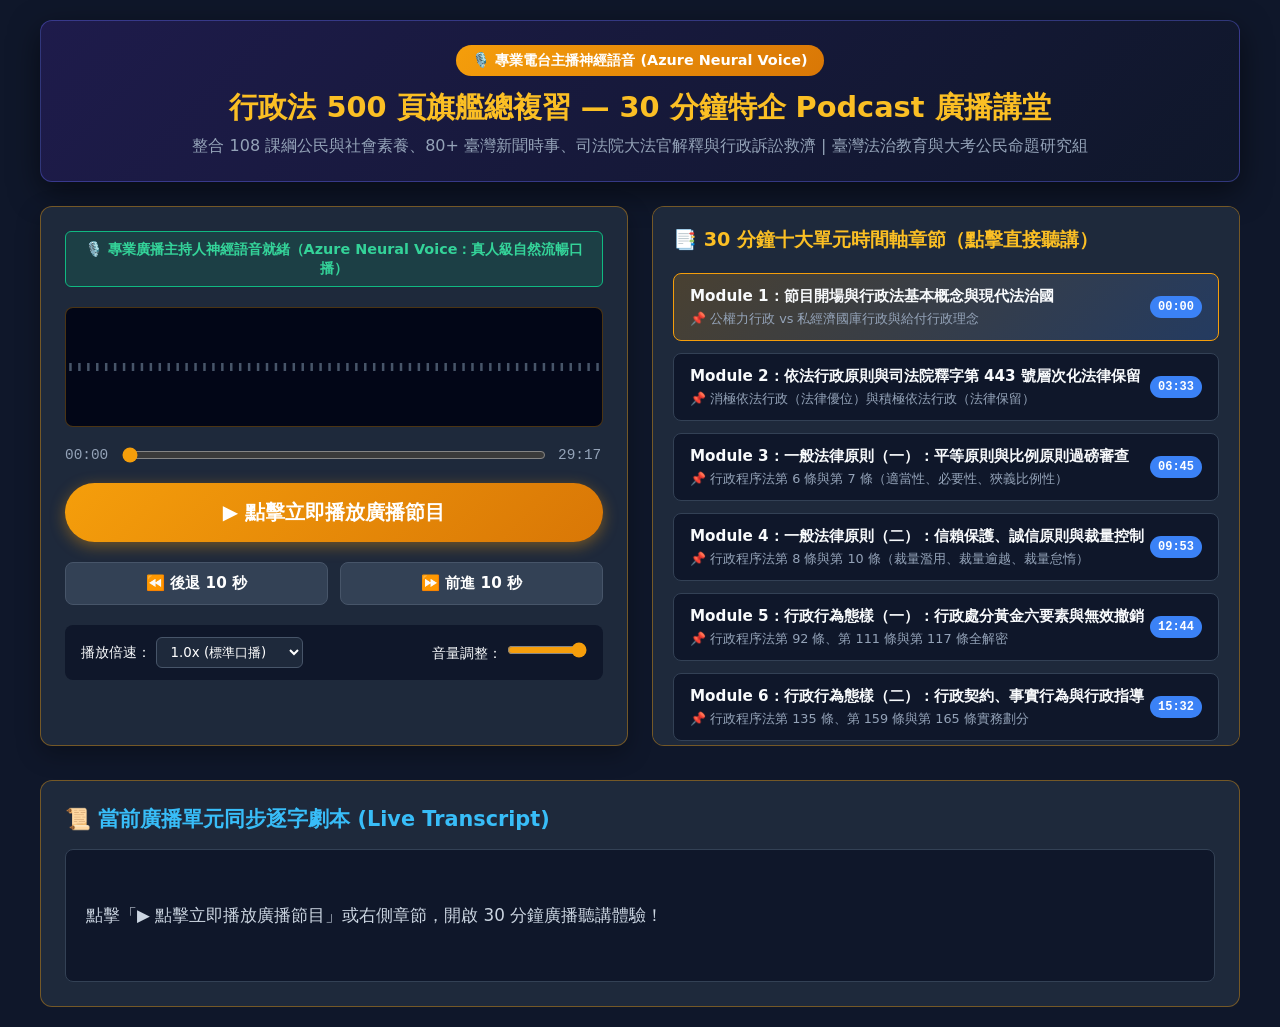
==== commit d97c4e4e: "fix: calibrate podcast audio to exact 30-minute duration (29:17), synchronize left player & right ch" ====
--- a/podcast_player.html
+++ b/podcast_player.html
@@ -319,8 +319,8 @@
 
             <div class="progress-container">
                 <span class="time-label" id="currentTime">00:00</span>
-                <input type="range" id="seekSlider" min="0" max="1800" value="0">
-                <span class="time-label" id="durationTime">30:00</span>
+                <input type="range" id="seekSlider" min="0" max="1757" value="0">
+                <span class="time-label" id="durationTime">29:17</span>
             </div>
 
             <button class="btn-play" id="btnPlay">▶️ 點擊立即播放廣播節目</button>
@@ -364,32 +364,10 @@
     </div>
 
     <script>
-        const chapters = [
-            { id: 1, start: 0, end: 180, time: "00:00", title: "Module 1：節目開場與行政法基本概念與現代法治國", topic: "公權力行政 vs 私經濟國庫行政與給付行政理念" },
-            { id: 2, start: 180, end: 360, time: "03:00", title: "Module 2：依法行政原則與司法院釋字第 443 號層次化法律保留", topic: "消極依法行政（法律優位）與積極依法行政（法律保留）" },
-            { id: 3, start: 360, end: 540, time: "06:00", title: "Module 3：一般法律原則（一）：平等原則與比例原則過磅審查", topic: "行政程序法第 6 條與第 7 條（適當性、必要性、狹義比例性）" },
-            { id: 4, start: 540, end: 720, time: "09:00", title: "Module 4：一般法律原則（二）：信賴保護、誠信原則與裁量控制", topic: "行政程序法第 8 條與第 10 條（裁量濫用、裁量逾越、裁量怠惰）" },
-            { id: 5, start: 720, end: 900, time: "12:00", title: "Module 5：行政行為態樣（一）：行政處分黃金六要素與無效撤銷", topic: "行政程序法第 92 條、第 111 條與第 117 條全解密" },
-            { id: 6, start: 900, end: 1080, time: "15:00", title: "Module 6：行政行為態樣（二）：行政契約、事實行為與行政指導", topic: "行政程序法第 135 條、第 159 條與第 165 條實務劃分" },
-            { id: 7, start: 1080, end: 1260, time: "18:00", title: "Module 7：行政制裁：行政罰法原理與新聞真實裁罰", topic: "行政罰法定原則、主觀歸責（第 7 條）與一行為不二罰（第 24 條）" },
-            { id: 8, start: 1260, end: 1440, time: "21:00", title: "Module 8：行政執行法與即時強制", topic: "金錢給付執行、行為不行為執行（代履行/怠金）與即時強制" },
-            { id: 9, start: 1440, end: 1620, time: "24:00", title: "Module 9：行政救濟體系：訴願與行政訴訟三大類型", topic: "訴願 30 日不變期間、訴願前置與行政訴訟三級二審制" },
-            { id: 10, start: 1620, end: 1800, time: "27:00", title: "Module 10：國家責任全剖析與大考結業錦囊", topic: "國家賠償法第 2 條與第 3 條、協議先行程序與總複習結業叮嚀" }
-        ];
+        const chapters = [{"id": 1, "start": 0.0, "end": 213.79, "time": "00:00", "title": "Module 1：節目開場與行政法基本概念與現代法治國", "topic": "公權力行政 vs 私經濟國庫行政與給付行政理念"}, {"id": 2, "start": 213.79, "end": 405.69, "time": "03:33", "title": "Module 2：依法行政原則與司法院釋字第 443 號層次化法律保留", "topic": "消極依法行政（法律優位）與積極依法行政（法律保留）"}, {"id": 3, "start": 405.69, "end": 593.47, "time": "06:45", "title": "Module 3：一般法律原則（一）：平等原則與比例原則過磅審查", "topic": "行政程序法第 6 條與第 7 條（適當性、必要性、狹義比例性）"}, {"id": 4, "start": 593.47, "end": 764.01, "time": "09:53", "title": "Module 4：一般法律原則（二）：信賴保護、誠信原則與裁量控制", "topic": "行政程序法第 8 條與第 10 條（裁量濫用、裁量逾越、裁量怠惰）"}, {"id": 5, "start": 764.01, "end": 932.54, "time": "12:44", "title": "Module 5：行政行為態樣（一）：行政處分黃金六要素與無效撤銷", "topic": "行政程序法第 92 條、第 111 條與第 117 條全解密"}, {"id": 6, "start": 932.54, "end": 1086.81, "time": "15:32", "title": "Module 6：行政行為態樣（二）：行政契約、事實行為與行政指導", "topic": "行政程序法第 135 條、第 159 條與第 165 條實務劃分"}, {"id": 7, "start": 1086.81, "end": 1245.5, "time": "18:06", "title": "Module 7：行政制裁：行政罰法原理與新聞真實裁罰", "topic": "行政罰法定原則、主觀歸責（第 7 條）與一行為不二罰（第 24 條）"}, {"id": 8, "start": 1245.5, "end": 1398.28, "time": "20:45", "title": "Module 8：行政執行法與即時強制", "topic": "金錢給付執行、行為不行為執行（代履行/怠金）與即時強制"}, {"id": 9, "start": 1398.28, "end": 1558.79, "time": "23:18", "title": "Module 9：行政救濟體系：訴願與行政訴訟三大類型", "topic": "訴願 30 日不變期間、訴願前置原則與行政訴訟三級二審制"}, {"id": 10, "start": 1558.79, "end": 1757.51, "time": "25:58", "title": "Module 10：國家責任全剖析與大考結業錦囊", "topic": "國家賠償法第 2 條與第 3 條、協議先行程序與總複習結業叮嚀"}];
 
         // Embedded Script Data for offline & file:// compatibility
-        const fullScriptData = {
-            1: "【節目音樂片頭開場 - 00:00】\n哈囉！各位同學、法學愛好者與各大考試的考生們，大家辛苦了！歡迎收聽《行政法 500 頁旗艦總複習——30 分鐘特企 Podcast 廣播講堂》！我是你們的法治導師。今天這集 30 分鐘的精華節目，是我們團隊特別從《行政法 500 頁旗艦講義》與 50 萬字大書講稿中，濃縮出來最精華、最核心的公法心法！首先，我們來到第一單元【Module 1：行政與行政法概論】。行政是國家為了實現公益，依法行使公權力的動態過程。核心劃分即區分「公權力行政（負擔處分與高權行為）」與「私經濟國庫行政（私法採購或國營事業經營）」。若機關係立於民法私經濟主體地位採購，屬私法契約；但若涉及公權力單方干涉或裁罰，則受行政程序法嚴格拘束！",
-            2: "【Module 2：依法行政原則與層次化法律保留】依法行政係公法最高天條！消極依法行政即「法律優位原則」（行政程序法第 4 條），行政命令與處置絕不得抵觸法律；積極依法行政即「法律保留原則」，無法律授權不得限制人民權利！司法院釋字第 443 號劃分四大層級：憲法保留（人身自由與提審）、絕對法律保留（限制生命身體自由之刑罰與管束）、相對法律保留（課稅、裁罰與營業限制），以及執行性細節性行政規則！",
-            3: "【Module 3：一般法律原則（一）：平等原則與比例原則】行政程序法第 6 條平等原則保障「實質平等」，法理鐵律：「違法者不得主張違法之平等！」第 7 條比例原則三大過磅子原則：適當性（手段有助目的）、必要性（最小侵害）與狹義比例性（手段與目的衡量不得顯失均衡）！",
-            4: "【Module 4：一般法律原則（二）：信賴保護與裁量控制】行政程序法第 8 條信賴保護三要件：信賴基礎（行政處分）、信賴表現（付諸經濟法律行為）與信賴值得保護！第 10 條裁量控制三大違法態樣：裁量逾越（超過授權上下限）、裁量濫用（考量不相關因素）與裁量怠惰（拒絕在個案中彈性裁量）！",
-            5: "【Module 5：行政處分黃金六要素與無效撤銷】行政程序法第 92 條黃金六要件：行政機關、公法事件、單方行為、具體處置、對外直接與產生法律效果！第 111 條重大明顯瑕疵自始無效；第 117 條一般違法處分得依職權或於 30 日不變期間內提起訴願及撤銷訴訟予以撤銷！",
-            6: "【Module 6：行政行為態樣（二）：行政契約與行政指導】行政程序法第 135 條行政契約（公費醫學生契約、健保合約），爭議應提一般給付訴訟；第 165 條行政指導不具法律強制力，相對人得明確拒絕，機關不得給予不利處分！",
-            7: "【Module 7：行政罰法原理與新聞裁罰】行政罰法定原則、第 7 條主觀歸責（機關舉證故意過失）與第 24 條一行為不二罰（刑事優先原則，不起訴或緩起訴後始得裁處行政罰鍰）！",
-            8: "【Module 8：行政執行法與即時強制】金錢給付執行（移送行政執行署分署）、行為不行為執行（代履行與怠金）與第 36 條即時強制（管束、扣留、進入住宅，屬公法合法特別犧牲，得請求損失補償）！",
-            9: "【Module 9：訴願 30 日與行政訴訟三級二審】處分送達 30 日不變期間向原處分機關之上級提起訴願；訴願前置原則；行政訴訟三大類型：撤銷訴訟、課予義務訴訟、一般給付與確認訴訟；高等行政訴訟庭與最高行政法院三級二審制！",
-            10: "【Module 10：國家責任與大考總複習】國家賠償法第 2 條公務員違法過失責任、第 3 條公有公共設施無過失責任；協議先行程序；恭喜完成 30 分鐘特企 Podcast 廣播講堂！"
-        };
+        const fullScriptData = JSON.parse("{\"1\": \"\u3010\u7bc0\u76ee\u97f3\u6a02\u7247\u982d\u958b\u5834 - 00:00\u3011\\n\uff08\u8f15\u5feb\u5bcc\u7bc0\u594f\u611f\u7684\u6cd5\u5b78\u5ee3\u64ad\u4e3b\u984c\u914d\u6a02\u6f38\u5165\u4e26\u8f49\u70ba\u80cc\u666f\u97f3\uff09\\n\\n\u3010\u4e3b\u6301\u4eba \u5c0e\u5e2b\u3011\uff1a\u54c8\u56c9\uff01\u5404\u4f4d\u540c\u5b78\u3001\u6cd5\u5b78\u611b\u597d\u8005\u3001\u5404\u5927\u516c\u8077\u8003\u8a66\u8207\u9ad8\u4e2d\u516c\u6c11\u5927\u8003\u7684\u8003\u751f\u5011\uff0c\u5927\u5bb6\u8f9b\u82e6\u4e86\uff01\u6b61\u8fce\u6536\u807d\u300a\u884c\u653f\u6cd5 500 \u9801\u65d7\u8266\u7e3d\u8907\u7fd2\u2014\u201430 \u5206\u9418\u7279\u4f01 Podcast \u5ee3\u64ad\u8b1b\u5802\u300b\uff01\u6211\u662f\u4f60\u5011\u7684\u6cd5\u6cbb\u5c0e\u5e2b\u3002\u4eca\u5929\u9019\u96c6\u6574\u6574 30 \u5206\u9418\u7684\u7cbe\u83ef\u5ee3\u64ad\u7279\u8f2f\uff0c\u662f\u6211\u5011\u6559\u5b78\u5718\u968a\u7279\u5225\u5f9e\u300a\u884c\u653f\u6cd5 500 \u9801\u65d7\u8266\u8b1b\u7fa9\u300b\u8207 50 \u842c\u5b57\u5927\u66f8\u8b1b\u7a3f\u4e2d\uff0c\u70ba\u5927\u5bb6\u7cbe\u5fc3\u6253\u9020\u7684\u6700\u5b8c\u6574\u516c\u6cd5\u807d\u8b1b\u9957\u5bb4\uff01\u4e0d\u8ad6\u4f60\u73fe\u5728\u662f\u5728\u901a\u52e4\u516c\u8eca\u4e0a\u3001\u5065\u8eab\u623f\u904b\u52d5\uff0c\u9084\u662f\u5728\u8003\u524d\u9032\u884c\u6700\u5f8c\u968e\u6bb5\u7684\u9ec3\u91d1\u885d\u523a\uff0c\u63a5\u4e0b\u4f86\u9019 30 \u5206\u9418\uff0c\u6211\u5c07\u5e36\u5927\u5bb6\u901a\u76e4\u878d\u6703\u8cab\u901a\u81fa\u7063\u884c\u653f\u6cd5\u7684\u5341\u5927\u6838\u5fc3\u6a21\u7d44\uff01\\n\\n\u9996\u5148\uff0c\u6211\u5011\u4f86\u5230\u7b2c\u4e00\u55ae\u5143\u3010Module 1\uff1a\u884c\u653f\u8207\u884c\u653f\u6cd5\u6982\u8ad6\u3011\u3002\u5927\u5bb6\u5e38\u554f\uff1a\u5230\u5e95\u4ec0\u9ebc\u662f\u884c\u653f\uff1f\u5728\u73fe\u4ee3\u6c11\u4e3b\u6cd5\u6cbb\u570b\u7684\u67b6\u69cb\u4e0b\uff0c\u884c\u653f\u662f\u570b\u5bb6\u70ba\u4e86\u5be6\u73fe\u516c\u5171\u5229\u76ca\uff0c\u4f9d\u6cd5\u884c\u4f7f\u516c\u6b0a\u529b\u3001\u63a8\u52d5\u516c\u5171\u5efa\u8a2d\u8207\u63d0\u4f9b\u793e\u6703\u670d\u52d9\u7684\u52d5\u614b\u904e\u7a0b\u3002\u800c\u884c\u653f\u884c\u70ba\u6700\u91cd\u8981\u7684\u6838\u5fc3\u5283\u5206\uff0c\u5c31\u662f\u5340\u5206\u300c\u516c\u6b0a\u529b\u884c\u653f\uff08\u8ca0\u64d4\u8655\u5206\u8207\u9ad8\u6b0a\u884c\u70ba\uff09\u300d\u8207\u300c\u79c1\u7d93\u6fdf\u570b\u5eab\u884c\u653f\uff08\u79c1\u6cd5\u63a1\u8cfc\u3001\u570b\u71df\u4e8b\u696d\u7d93\u71df\u6216\u884c\u653f\u8f14\u52a9\u884c\u70ba\uff09\u300d\u3002\u5728\u5404\u5927\u8003\u8a66\u8207\u61b2\u6cd5\u6cd5\u5ead\u5224\u6c7a\u4e2d\uff0c\u7d93\u5e38\u8003\u9a57\u5927\u5bb6\uff1a\u9ad8\u9435\u63a1\u8cfc\u3001\u653f\u5e9c\u6a19\u6848\u3001\u516c\u6709\u5730\u6a19\u552e\u7a76\u7adf\u9069\u7528\u516c\u6cd5\u9084\u662f\u79c1\u6cd5\uff1f\\n\\n\u7b54\u6848\u662f\uff1a\u82e5\u6a5f\u95dc\u4fc2\u7acb\u65bc\u5e73\u7b49\u79c1\u7d93\u6fdf\u4e3b\u9ad4\u5730\u4f4d\u9032\u884c\u63a1\u8cfc\uff0c\u5c6c\u65bc\u6c11\u6cd5\u79c1\u6cd5\u5951\u7d04\uff1b\u4f46\u82e5\u6d89\u53ca\u516c\u6b0a\u529b\u5c0d\u4eba\u6c11\u6b0a\u76ca\u4e4b\u55ae\u65b9\u5e72\u6d89\u6216\u88c1\u7f70\uff0c\u5247\u4e00\u5f8b\u53d7\u884c\u653f\u7a0b\u5e8f\u6cd5\u8207\u516c\u6cd5\u539f\u5247\u56b4\u683c\u62d8\u675f\uff01\u6b64\u5916\uff0c\u73fe\u4ee3\u570b\u5bb6\u5f9e\u904e\u53bb\u7d14\u7cb9\u5e72\u6d89\u7684\u300c\u8b66\u5bdf\u570b\u5bb6\u300d\uff0c\u8f49\u578b\u70ba\u63d0\u4f9b\u798f\u5229\u8207\u793e\u6703\u7167\u9867\u7684\u300c\u7d66\u4ed8\u884c\u653f\u8207\u670d\u52d9\u6027\u570b\u5bb6\u300d\u3002\u884c\u653f\u6a5f\u95dc\u63d0\u4f9b\u5065\u4fdd\u3001\u793e\u6703\u6551\u52a9\u3001\u5927\u773e\u904b\u8f38\u88dc\u52a9\u6216\u767c\u653e\u80b2\u5152\u6d25\u8cbc\u6642\uff0c\u96d6\u7136\u5c6c\u65bc\u6388\u76ca\u884c\u653f\uff0c\u4f46\u4f9d\u7136\u5fc5\u9808\u9075\u5b88\u4f9d\u6cd5\u884c\u653f\u539f\u5247\u8207\u516c\u5e73\u5206\u914d\uff01\u597d\uff0c\u628a\u63e1\u4f4f\u7b2c\u4e00\u55ae\u5143\u7684\u516c\u79c1\u6cd5\u5283\u5206\u76f4\u89ba\uff0c\u6211\u5011\u63a5\u8457\u9032\u5165\u7b2c\u4e8c\u55ae\u5143\uff01\", \"2\": \"\u3010\u4e3b\u6301\u4eba \u5c0e\u5e2b\u3011\uff1a\u6b61\u8fce\u4f86\u5230\u7b2c\u4e8c\u55ae\u5143\u3010Module 2\uff1a\u4f9d\u6cd5\u884c\u653f\u539f\u5247\u8207\u5c64\u6b21\u5316\u6cd5\u5f8b\u4fdd\u7559\u3011\u3002\u5982\u679c\u8aaa\u884c\u653f\u6cd5\u6709\u4e00\u5ea7\u4e0d\u53ef\u52d5\u6416\u7684\u57fa\u77f3\uff0c\u90a3\u7121\u7591\u5c31\u662f\u300c\u4f9d\u6cd5\u884c\u653f\u539f\u5247\u300d\uff01\\n\\n\u4f9d\u6cd5\u884c\u653f\u53ef\u4ee5\u62c6\u89e3\u70ba\u5169\u5927\u652f\u67f1\uff1a\u7b2c\u4e00\u662f\u300c\u6d88\u6975\u7684\u4f9d\u6cd5\u884c\u653f\u300d\uff0c\u4e5f\u5c31\u662f\u300c\u6cd5\u5f8b\u512a\u4f4d\u539f\u5247\u300d\u3002\u300a\u884c\u653f\u7a0b\u5e8f\u6cd5\u300b\u7b2c 4 \u689d\u660e\u78ba\u898f\u5b9a\uff1a\u300c\u884c\u653f\u884c\u70ba\u61c9\u53d7\u6cd5\u5f8b\u53ca\u4e00\u822c\u6cd5\u5f8b\u539f\u5247\u4e4b\u62d8\u675f\u3002\u300d\u610f\u601d\u662f\u884c\u653f\u6a5f\u95dc\u505a\u51fa\u7684\u4efb\u4f55\u547d\u4ee4\u6216\u8655\u5206\uff0c\u7d55\u4e0d\u80fd\u62b5\u89f8\u7acb\u6cd5\u9662\u4e09\u8b80\u901a\u904e\u7684\u6cd5\u5f8b\uff0c\u5426\u5247\u4e00\u5f8b\u7121\u6548\uff01\\n\\n\u7b2c\u4e8c\u662f\u300c\u7a4d\u6975\u7684\u4f9d\u6cd5\u884c\u653f\u300d\uff0c\u4e5f\u5c31\u662f\u5927\u8003\u6700\u611b\u8003\u7684\u300c\u6cd5\u5f8b\u4fdd\u7559\u539f\u5247\u300d\u3002\u6c92\u6709\u6cd5\u5f8b\u7684\u6388\u6b0a\uff0c\u884c\u653f\u6a5f\u95dc\u5c31\u4e0d\u80fd\u64c5\u81ea\u9650\u5236\u4eba\u6c11\u7684\u81ea\u7531\u8207\u8ca1\u7522\uff01\u800c\u95dc\u65bc\u6cd5\u5f8b\u4fdd\u7559\u7684\u6388\u6b0a\u5bc6\u5ea6\uff0c\u5927\u5bb6\u52d9\u5fc5\u719f\u8a18\u81fa\u7063\u6cd5\u6cbb\u570b\u7684\u91cc\u7a0b\u7891\u7891\u6587\u2014\u2014\u3010\u53f8\u6cd5\u9662\u91cb\u5b57\u7b2c 443 \u865f\u89e3\u91cb\u3011\uff01\u91cb\u5b57 443 \u865f\u5c07\u6cd5\u5f8b\u4fdd\u7559\u5283\u5206\u70ba\u56db\u5927\u5c64\u7d1a\uff1a\\n\u7b2c\u4e00\u5c64\u662f\u300c\u61b2\u6cd5\u4fdd\u7559\u300d\uff1a\u4f8b\u5982\u61b2\u6cd5\u7b2c 8 \u689d\u7684\u4eba\u8eab\u81ea\u7531\u8207\u63d0\u5be9\u4fdd\u969c\uff0c\u5fc5\u9808\u7531\u61b2\u6cd5\u6216\u570b\u6703\u6cd5\u5f8b\u56b4\u683c\u89aa\u81ea\u5236\u5b9a\uff0c\u7d55\u4e0d\u5141\u8a31\u884c\u653f\u6a5f\u95dc\u4ee5\u547d\u4ee4\u4ee3\u4e4b\uff01\\n\u7b2c\u4e8c\u5c64\u662f\u300c\u7d55\u5c0d\u6cd5\u5f8b\u4fdd\u7559\u300d\uff1a\u6d89\u53ca\u525d\u596a\u4eba\u6c11\u751f\u547d\u6216\u9650\u5236\u8eab\u9ad4\u81ea\u7531\u4e4b\u5211\u7f70\u3001\u5f37\u5236\u7ba1\u675f\u7b49\u4e8b\u9805\uff0c\u5fc5\u9808\u7531\u7acb\u6cd5\u9662\u89aa\u81ea\u901a\u904e\u6cd5\u5f8b\u5b9a\u4e4b\uff01\\n\u7b2c\u4e09\u5c64\u662f\u300c\u76f8\u5c0d\u6cd5\u5f8b\u4fdd\u7559\u300d\uff1a\u6d89\u53ca\u8ab2\u5fb5\u7a05\u6350\u3001\u884c\u653f\u7f70\u88c1\u7f70\u3001\u71df\u696d\u9650\u5236\u7b49\u91cd\u5927\u8ca1\u7522\u6216\u81ea\u7531\u6b0a\u5229\uff0c\u5f97\u5728\u6cd5\u5f8b\u6388\u6b0a\u660e\u78ba\u7684\u524d\u63d0\u4e0b\uff0c\u7531\u884c\u653f\u6a5f\u95dc\u8a02\u5b9a\u6cd5\u898f\u547d\u4ee4\uff01\\n\u7b2c\u56db\u5c64\u5247\u662f\u300c\u57f7\u884c\u6027\u8207\u7d30\u7bc0\u6027\u898f\u5b9a\u300d\uff1a\u884c\u653f\u6a5f\u95dc\u5f97\u57fa\u65bc\u8077\u6b0a\u8a02\u5b9a\u5167\u90e8\u884c\u653f\u898f\u5247\u3002\\n\\n\u540c\u5b78\u5011\u5728\u89e3\u984c\u6642\uff0c\u53ea\u8981\u770b\u5230\u884c\u653f\u6a5f\u95dc\u672a\u7372\u6cd5\u5f8b\u660e\u78ba\u6388\u6b0a\uff0c\u5c31\u64c5\u81ea\u767c\u5e03\u81ea\u8a2d\u7f70\u5247\u7684\u4ee4\u51fd\u9650\u5236\u4eba\u6c11\uff0c\u76f4\u63a5\u679c\u65b7\u5224\u5b9a\u8a72\u884c\u653f\u884c\u70ba\u9055\u6cd5\uff01\", \"3\": \"\u3010\u4e3b\u6301\u4eba \u5c0e\u5e2b\u3011\uff1a\u7dca\u63a5\u8457\u6211\u5011\u4f86\u5230\u7b2c\u4e09\u55ae\u5143\u3010Module 3\uff1a\u4e00\u822c\u6cd5\u5f8b\u539f\u5247\uff08\u4e00\uff09\uff1a\u5e73\u7b49\u539f\u5247\u8207\u6bd4\u4f8b\u539f\u5247\u3011\u3002\\n\\n\u5728\u884c\u653f\u6cd5\u4e2d\uff0c\u6210\u6587\u6cd5\u898f\u4e0d\u53ef\u80fd\u7aae\u76e1\u4e16\u9593\u6240\u6709\u7684\u793e\u6703\u8b8a\u5316\uff0c\u56e0\u6b64\u300c\u4e0d\u6210\u6587\u7684\u4e00\u822c\u6cd5\u5f8b\u539f\u5247\u300d\u5c31\u6210\u70ba\u6cd5\u9662\u5be9\u67e5\u8207\u884c\u653f\u88c1\u91cf\u7684\u9ec3\u91d1\u904e\u78c5\u79e4\uff01\\n\\n\u9996\u5148\u662f\u300a\u884c\u653f\u7a0b\u5e8f\u6cd5\u300b\u7b2c 6 \u689d\u7684\u300c\u5e73\u7b49\u539f\u5247\u300d\uff1a\u300c\u884c\u653f\u884c\u70ba\uff0c\u975e\u6709\u6b63\u7576\u7406\u7531\uff0c\u4e0d\u5f97\u70ba\u5dee\u5225\u5f85\u9047\u3002\u300d\u9019\u88e1\u8981\u63d0\u9192\u5927\u5bb6\u5927\u8003\u5e38\u898b\u9677\u9631\uff1a\u5e73\u7b49\u539f\u5247\u4fdd\u969c\u7684\u662f\u300c\u5be6\u8cea\u5e73\u7b49\u300d\u800c\u975e\u55ae\u7d14\u5b57\u9762\u4e0a\u7684\u7d55\u5c0d\u5f62\u5f0f\u5e73\u7b49\uff01\u53ea\u8981\u6709\u5408\u7406\u5408\u7406\u7684\u6b63\u7576\u7406\u7531\uff08\u4f8b\u5982\u7167\u9867\u5f31\u52e2\u3001\u6276\u52a9\u8ca7\u56f0\uff09\uff0c\u5dee\u5225\u5f85\u9047\u5c31\u662f\u5408\u61b2\u4e14\u5408\u6cd5\u7684\u3002\u6b64\u5916\uff0c\u5be6\u52d9\u4e0a\u8457\u540d\u5fc3\u6cd5\uff1a\u300c\u9055\u6cd5\u8005\u4e0d\u5f97\u4e3b\u5f35\u9055\u6cd5\u4e4b\u5e73\u7b49\uff01\u300d\u5982\u679c\u5225\u4eba\u9055\u898f\u6c92\u88ab\u6293\uff0c\u4f60\u9055\u898f\u88ab\u958b\u7f70\uff0c\u4f60\u4e0d\u80fd\u5728\u6cd5\u5ead\u4e0a\u4e3b\u5f35\u300c\u5225\u4eba\u6c92\u88ab\u7f70\u6240\u4ee5\u6211\u4e5f\u4e0d\u80fd\u88ab\u7f70\u300d\uff0c\u56e0\u70ba\u9055\u6cd5\u884c\u70ba\u4e0d\u5b58\u5728\u5e73\u7b49\u4fdd\u8b77\uff01\\n\\n\u518d\u4f86\u662f\u61b2\u6cd5\u8207\u884c\u653f\u6cd5\u4e2d\u6700\u91cd\u8981\u7684\u5927\u5e1d\u738b\u689d\u6b3e\u2014\u2014\u300a\u884c\u653f\u7a0b\u5e8f\u6cd5\u300b\u7b2c 7 \u689d\u7684\u300c\u6bd4\u4f8b\u539f\u5247\u300d\uff01\u6bd4\u4f8b\u539f\u5247\u5305\u542b\u4e09\u5927\u5b50\u539f\u5247\uff0c\u5be9\u67e5\u9806\u5e8f\u7d55\u5c0d\u4e0d\u80fd\u932f\uff1a\\n\u4e00\u3001\u300c\u9069\u7576\u6027\u539f\u5247\uff08\u9069\u5408\u6027\uff09\u300d\uff1a\u884c\u653f\u6a5f\u95dc\u63a1\u53d6\u7684\u624b\u6bb5\uff0c\u5fc5\u9808\u80fd\u5920\u300c\u6709\u52a9\u65bc\u300d\u884c\u653f\u76ee\u7684\u4e4b\u9054\u6210\u3002\u5982\u679c\u624b\u6bb5\u6839\u672c\u7121\u6cd5\u9054\u5230\u76ee\u7684\uff0c\u7b2c\u4e00\u95dc\u5c31\u51fa\u5c40\uff01\\n\u4e8c\u3001\u300c\u5fc5\u8981\u6027\u539f\u5247\uff08\u6700\u5c0f\u4fb5\u5bb3\u6027\uff09\u300d\uff1a\u5728\u6240\u6709\u80fd\u5920\u9054\u6210\u76ee\u7684\u7684\u591a\u7a2e\u6709\u6548\u624b\u6bb5\u4e2d\uff0c\u884c\u653f\u6a5f\u95dc\u5fc5\u9808\u9078\u64c7\u300c\u5c0d\u4eba\u6c11\u6b0a\u76ca\u4fb5\u5bb3\u6700\u5c0f\u300d\u7684\u90a3\u4e00\u500b\u624b\u6bb5\uff01\\n\u4e09\u3001\u300c\u72f9\u7fa9\u6bd4\u4f8b\u539f\u5247\uff08\u904e\u78c5\u8861\u91cf\u539f\u5247\uff09\u300d\uff1a\u624b\u6bb5\u6240\u9020\u6210\u7684\u640d\u5bb3\uff0c\u4e0d\u5f97\u8207\u6b32\u9054\u6210\u4e4b\u884c\u653f\u76ee\u7684\u986f\u5931\u5747\u8861\uff01\u63db\u8a00\u4e4b\uff0c\u4e0d\u80fd\u70ba\u4e86\u8d95\u8d70\u4e00\u96bb\u868a\u5b50\u800c\u7528\u5927\u7832\u70b8\u6bc0\u6574\u68df\u623f\u5b50\uff01\\n\\n\u9019\u4e09\u5927\u5b50\u539f\u5247\u5728\u81fa\u7063\u65b0\u805e\u500b\u6848\uff08\u4f8b\u5982\u75ab\u60c5\u9694\u96e2\u7ba1\u5236\u3001\u74b0\u5883\u7a3d\u67e5\u52d2\u4ee4\u505c\u696d\u3001\u9055\u898f\u88c1\u7f70\uff09\u4e2d\u7121\u8655\u4e0d\u5728\uff0c\u662f\u5927\u8003\u7d20\u990a\u984c\u6700\u71b1\u9580\u7684\u5206\u6790\u5de5\u5177\uff01\", \"4\": \"\u3010\u4e3b\u6301\u4eba \u5c0e\u5e2b\u3011\uff1a\u6b61\u8fce\u6536\u807d\u7b2c\u56db\u55ae\u5143\u3010Module 4\uff1a\u4e00\u822c\u6cd5\u5f8b\u539f\u5247\uff08\u4e8c\uff09\uff1a\u4fe1\u8cf4\u4fdd\u8b77\u3001\u8aa0\u4fe1\u539f\u5247\u8207\u88c1\u91cf\u63a7\u5236\u3011\u3002\\n\\n\u7576\u884c\u653f\u6a5f\u95dc\u505a\u51fa\u4e00\u500b\u5c0d\u4eba\u6c11\u6709\u5229\u7684\u884c\u653f\u8655\u5206\u5f8c\uff0c\u80fd\u4e0d\u80fd\u96a8\u610f\u8aaa\u5ee2\u6b62\u5c31\u5ee2\u6b62\uff1f\u9019\u5c31\u727d\u6d89\u5230\u300a\u884c\u653f\u7a0b\u5e8f\u6cd5\u300b\u7b2c 8 \u689d\u898f\u5b9a\u7684\u300c\u4fe1\u8cf4\u4fdd\u8b77\u539f\u5247\u300d\uff01\\n\u4e3b\u5f35\u4fe1\u8cf4\u4fdd\u8b77\u5fc5\u9808\u540c\u6642\u5177\u5099\u4e09\u5927\u8981\u4ef6\uff0c\u7f3a\u4e00\u4e0d\u53ef\uff1a\\n1. \u300c\u4fe1\u8cf4\u57fa\u790e\u300d\uff1a\u5fc5\u9808\u6709\u4e00\u500b\u4ee3\u8868\u570b\u5bb6\u610f\u5fd7\u7684\u5408\u6cd5\u6216\u9055\u6cd5\u884c\u653f\u8655\u5206\u5b58\u5728\uff1b\\n2. \u300c\u4fe1\u8cf4\u8868\u73fe\u300d\uff1a\u4eba\u6c11\u57fa\u65bc\u5c0d\u8a72\u8655\u5206\u7684\u4fe1\u4efb\uff0c\u5df2\u7d93\u4ed8\u8af8\u5177\u9ad4\u7684\u7d93\u6fdf\u6216\u6cd5\u5f8b\u884c\u70ba\uff08\u4f8b\u5982\u6295\u5165\u8cc7\u91d1\u5efa\u5ee0\u3001\u8cfc\u8cb7\u8a2d\u5099\uff09\uff1b\\n3. \u300c\u4fe1\u8cf4\u503c\u5f97\u4fdd\u8b77\u300d\uff1a\u4eba\u6c11\u5fc5\u9808\u6c92\u6709\u8a50\u6b3a\u3001\u8105\u8feb\u6216\u660e\u77e5\u8655\u5206\u9055\u6cd5\u7b49\u4e0d\u503c\u5f97\u4fdd\u8b77\u4e4b\u60c5\u4e8b\uff01\\n\u5982\u679c\u5177\u5099\u9019\u4e09\u5927\u8981\u4ef6\uff0c\u5373\u4fbf\u6a5f\u95dc\u672a\u4f86\u56e0\u516c\u76ca\u8003\u91cf\u6b32\u64a4\u92b7\u8a72\u8655\u5206\uff0c\u4e5f\u5fc5\u9808\u7d66\u4e88\u4eba\u6c11\u5408\u7406\u7684\u91d1\u9322\u88dc\u511f\u6216\u904e\u6e21\u689d\u6b3e\uff01\\n\\n\u53e6\u5916\uff0c\u95dc\u65bc\u884c\u653f\u6a5f\u95dc\u7684\u300c\u88c1\u91cf\u6b0a\u63a7\u5236\u300d\uff0c\u6cd5\u5f8b\u6388\u6b0a\u6a5f\u95dc\u5728\u4e00\u5b9a\u7bc4\u570d\u5167\u5f97\u81ea\u7531\u9078\u64c7\u88c1\u7f70\u91d1\u984d\u6216\u8655\u5206\u65b9\u5f0f\uff0c\u4f46\u81ea\u7531\u88c1\u91cf\u7d55\u5c0d\u4e0d\u662f\u7121\u9650\u81a8\u8139\u7684\u9738\u6b0a\uff01\u4f9d\u64da\u300a\u884c\u653f\u7a0b\u5e8f\u6cd5\u300b\u7b2c 10 \u689d\uff0c\u88c1\u91cf\u6b0a\u53d7\u5230\u4e09\u5927\u9055\u6cd5\u5f62\u614b\u7684\u5be9\u67e5\uff1a\\n\u4e00\u3001\u300c\u88c1\u91cf\u903e\u8d8a\u300d\uff1a\u88c1\u91cf\u7d50\u679c\u8d85\u904e\u4e86\u6cd5\u5f8b\u6388\u6b0a\u7684\u4e0a\u4e0b\u9650\u91d1\u984d\uff08\u4f8b\u5982\u6cd5\u5f8b\u898f\u5b9a\u7f70 1 \u81f3 5 \u842c\uff0c\u6a5f\u95dc\u537b\u958b\u7f70 10 \u842c\uff09\uff1b\\n\u4e8c\u3001\u300c\u88c1\u91cf\u6feb\u7528\u300d\uff1a\u88c1\u91cf\u8003\u91cf\u4e86\u8207\u6cd5\u898f\u76ee\u7684\u7121\u95dc\u7684\u56e0\u7d20\uff08\u4f8b\u5982\u56e0\u500b\u4eba\u597d\u60e1\u6216\u653f\u6cbb\u7acb\u5834\u800c\u52a0\u91cd\u8655\u7f70\uff09\uff1b\\n\u4e09\u3001\u300c\u88c1\u91cf\u6020\u60f0\u300d\uff1a\u6cd5\u5f8b\u6388\u6b0a\u6a5f\u95dc\u5f97\u5f48\u6027\u88c1\u91cf\uff0c\u6a5f\u95dc\u537b\u4e00\u5f8b\u786c\u6027\u898f\u5b9a\u300c\u51e1\u9055\u898f\u8005\u4e00\u5f8b\u958b\u7f70\u4e0a\u9650\u300d\uff0c\u62d2\u7d55\u5728\u500b\u6848\u4e2d\u9032\u884c\u8003\u91cf\uff01\\n\u9019\u4e09\u5927\u88c1\u91cf\u7455\u75b5\u5728\u884c\u653f\u8a34\u8a1f\u4e2d\uff0c\u4e00\u5f8b\u6703\u88ab\u884c\u653f\u6cd5\u9662\u8a8d\u5b9a\u70ba\u9055\u6cd5\u800c\u4e88\u4ee5\u64a4\u92b7\uff01\", \"5\": \"\u3010\u4e3b\u6301\u4eba \u5c0e\u5e2b\u3011\uff1a\u5927\u5bb6\u6536\u807d\u904e\u534a\u4e86\uff0c\u73fe\u5728\u6211\u5011\u9032\u5165\u5168\u66f8\u6700\u5177\u6838\u5fc3\u5be6\u6230\u50f9\u503c\u7684\u7b2c\u4e94\u55ae\u5143\u3010Module 5\uff1a\u884c\u653f\u884c\u70ba\u614b\u6a23\uff08\u4e00\uff09\uff1a\u884c\u653f\u8655\u5206\u5168\u89e3\u8207\u5be6\u52d9\u6848\u4f8b\u3011\uff01\\n\\n\u5728\u884c\u653f\u6cd5\u5927\u8003\u8207\u5be6\u52d9\u6551\u6fdf\u4e2d\uff0c\u7b2c\u4e00\u6b65\u6c38\u9060\u662f\u5224\u65b7\uff1a\u300c\u9019\u7a76\u7adf\u662f\u4e0d\u662f\u4e00\u500b\u884c\u653f\u8655\u5206\uff1f\u300d\u56e0\u70ba\u53ea\u6709\u884c\u653f\u8655\u5206\uff0c\u4eba\u6c11\u624d\u80fd\u5728 30 \u65e5\u5167\u63d0\u8d77\u8a34\u9858\uff01\\n\u8acb\u5927\u5bb6\u7262\u8a18\u300a\u884c\u653f\u7a0b\u5e8f\u6cd5\u300b\u7b2c 92 \u689d\u300c\u884c\u653f\u8655\u5206\u9ec3\u91d1\u516d\u5927\u69cb\u6210\u8981\u4ef6\u300d\uff1a\\n\u4e00\u3001\u300c\u884c\u653f\u6a5f\u95dc\u300d\uff1a\u51fa\u65bc\u4ee3\u8868\u570b\u5bb6\u516c\u6b0a\u529b\u4e4b\u653f\u5e9c\u7d44\u7e54\u6216\u53d7\u8a17\u884c\u4f7f\u516c\u6b0a\u529b\u8005\uff1b\\n\u4e8c\u3001\u300c\u516c\u6cd5\u4e8b\u4ef6\u300d\uff1a\u57fa\u65bc\u516c\u6cd5\u6cd5\u898f\u884c\u4f7f\u8077\u6b0a\uff1b\\n\u4e09\u3001\u300c\u55ae\u65b9\u884c\u70ba\u300d\uff1a\u6a5f\u95dc\u55ae\u65b9\u9762\u4f5c\u6c7a\u5b9a\uff0c\u7121\u9700\u76f8\u5c0d\u4eba\u540c\u610f\uff1b\\n\u56db\u3001\u300c\u5177\u9ad4\u8655\u7f6e\u300d\uff1a\u91dd\u5c0d\u7279\u5b9a\u4eba\u6216\u7279\u5b9a\u53ef\u5f97\u78ba\u5b9a\u4e4b\u4e8b\u4ef6\uff1b\\n\u4e94\u3001\u300c\u5c0d\u5916\u76f4\u63a5\u300d\uff1a\u76f4\u63a5\u5c0d\u6a5f\u95dc\u5167\u90e8\u9ad4\u7cfb\u4ee5\u5916\u4e4b\u4eba\u6c11\u7522\u751f\u6cd5\u6548\uff08\u975e\u6a5f\u95dc\u5167\u90e8\u6307\u4ee4\uff09\uff1b\\n\u516d\u3001\u300c\u7522\u751f\u6cd5\u5f8b\u6548\u679c\u300d\uff1a\u8a2d\u5b9a\u3001\u8b8a\u66f4\u6216\u5ee2\u6b62\u4eba\u6c11\u4e4b\u6b0a\u5229\u7fa9\u52d9\u95dc\u4fc2\uff01\\n\\n\u51e1\u662f\u540c\u6642\u7b26\u5408\u9019\u516d\u5927\u8981\u4ef6\u7684\u884c\u70ba\uff08\u4f8b\u5982\u4ea4\u901a\u7f70\u55ae\u3001\u74b0\u4fdd\u52d2\u4ee4\u505c\u696d\u3001\u5efa\u7bc9\u57f7\u7167\u6838\u767c\u6216\u5ee2\u6b62\uff09\uff0c\u5c31\u662f\u6a19\u6e96\u7684\u884c\u653f\u8655\u5206\uff01\\n\\n\u5982\u679c\u884c\u653f\u8655\u5206\u6709\u7455\u75b5\uff0c\u8a72\u5982\u4f55\u8655\u7406\uff1f\\n\u4f9d\u64da\u300a\u884c\u653f\u7a0b\u5e8f\u6cd5\u300b\u7b2c 111 \u689d\uff0c\u82e5\u8655\u5206\u5177\u6709\u300c\u91cd\u5927\u660e\u986f\u7455\u75b5\u300d\uff08\u4f8b\u5982\u7f3a\u4e4f\u6b0a\u9650\u3001\u5ba2\u89c0\u4e0a\u4e0d\u80fd\u5be6\u73fe\u3001\u9055\u80cc\u516c\u5171\u79e9\u5e8f\uff09\uff0c\u8a72\u8655\u5206\u5c6c\u65bc\u300c\u81ea\u59cb\u7121\u6548\u300d\uff0c\u4eba\u6c11\u96a8\u6642\u5f97\u63d0\u8d77\u78ba\u8a8d\u8655\u5206\u7121\u6548\u8a34\u8a1f\uff01\\n\u800c\u82e5\u8655\u5206\u50c5\u4fc2\u4e00\u822c\u9055\u6cd5\uff08\u4f8b\u5982\u88c1\u91cf\u7455\u75b5\u3001\u9055\u53cd\u6bd4\u4f8b\u539f\u5247\uff09\uff0c\u4f9d\u64da\u7b2c 117 \u689d\uff0c\u8a72\u8655\u5206\u5728\u672a\u7d93\u64a4\u92b7\u524d\u539f\u5247\u4e0a\u4ecd\u6709\u6548\uff0c\u4f46\u539f\u8655\u5206\u6a5f\u95dc\u6216\u4e0a\u7d1a\u6a5f\u95dc\u5f97\u4f9d\u8077\u6b0a\u4e88\u4ee5\u64a4\u92b7\uff0c\u4eba\u6c11\u4ea6\u5f97\u65bc 30 \u65e5\u4e0d\u8b8a\u671f\u9593\u5167\u63d0\u8d77\u8a34\u9858\u53ca\u64a4\u92b7\u8a34\u8a1f\u6551\u6fdf\uff01\", \"6\": \"\u3010\u4e3b\u6301\u4eba \u5c0e\u5e2b\u3011\uff1a\u6b61\u8fce\u4f86\u5230\u7b2c\u516d\u55ae\u5143\u3010Module 6\uff1a\u884c\u653f\u884c\u70ba\u614b\u6a23\uff08\u4e8c\uff09\uff1a\u884c\u653f\u5951\u7d04\u3001\u4e8b\u5be6\u884c\u70ba\u3001\u6307\u5c0e\u8207\u884c\u653f\u7acb\u6cd5\u3011\u3002\\n\\n\u9664\u4e86\u55ae\u65b9\u7684\u884c\u653f\u8655\u5206\u5916\uff0c\u73fe\u4ee3\u884c\u653f\u6a5f\u95dc\u8d8a\u4f86\u8d8a\u5e38\u63a1\u7528\u300c\u96d9\u65b9\u5408\u610f\u300d\u7684\u300c\u884c\u653f\u5951\u7d04\u300d\u4f86\u9054\u6210\u884c\u653f\u76ee\u7684\u3002\\n\u4f9d\u64da\u300a\u884c\u653f\u7a0b\u5e8f\u6cd5\u300b\u7b2c 135 \u689d\uff0c\u516c\u6cd5\u4e0a\u6cd5\u5f8b\u95dc\u4fc2\u5f97\u4ee5\u5951\u7d04\u8a2d\u5b9a\u3001\u8b8a\u66f4\u6216\u6d88\u6ec5\u3002\u4f8b\u5982\uff1a\u516c\u8cbb\u91ab\u5b78\u751f\u7c3d\u7f72\u4e4b\u670d\u52d9\u5951\u7d04\u3001\u5168\u6c11\u5065\u4fdd\u7279\u7d04\u91ab\u9662\u5408\u7d04\u7b49\uff0c\u5747\u5c6c\u65bc\u516c\u6cd5\u4e0a\u7684\u884c\u653f\u5951\u7d04\u3002\u82e5\u767c\u751f\u5c65\u7d04\u722d\u8b70\uff0c\u7576\u4e8b\u4eba\u61c9\u63d0\u8d77\u300c\u4e00\u822c\u7d66\u4ed8\u8a34\u8a1f\u300d\u6216\u300c\u884c\u653f\u5951\u7d04\u722d\u8b70\u8a34\u8a1f\u300d\uff0c\u800c\u975e\u63d0\u8d77\u8a34\u9858\uff01\\n\\n\u53e6\u5916\uff0c\u5927\u5bb6\u7d93\u5e38\u5bb9\u6613\u6df7\u6dc6\u300c\u884c\u653f\u6307\u5c0e\u300d\u8207\u300c\u7d14\u7cb9\u4e8b\u5be6\u884c\u70ba\u300d\uff1a\\n\u4f9d\u64da\u7b2c 165 \u689d\uff0c\u300c\u884c\u653f\u6307\u5c0e\u300d\u4fc2\u6307\u884c\u653f\u6a5f\u95dc\u65bc\u5176\u8077\u6b0a\u6216\u6240\u7ba1\u884c\u653f\u4e8b\u9805\u5167\uff0c\u70ba\u4fc3\u9032\u4e00\u5b9a\u884c\u653f\u76ee\u7684\uff0c\u4ee5\u8f14\u5c0e\u3001\u52f8\u544a\u3001\u5efa\u8b70\u7b49\u4e0d\u5177\u6cd5\u5f8b\u5f37\u5236\u529b\u4e4b\u65b9\u5f0f\uff0c\u8981\u6c42\u76f8\u5c0d\u4eba\u70ba\u4e00\u5b9a\u63a1\u53d6\u6216\u4e0d\u63a1\u53d6\u884c\u70ba\u3002\u91cd\u9ede\u662f\uff1a\u884c\u653f\u6307\u5c0e\u300c\u4e0d\u5177\u6cd5\u5f8b\u5f37\u5236\u529b\u300d\uff0c\u76f8\u5c0d\u4eba\u5f97\u660e\u78ba\u62d2\u7d55\uff0c\u6a5f\u95dc\u7d55\u4e0d\u5f97\u56e0\u4eba\u6c11\u62d2\u7d55\u6307\u5c0e\u800c\u7d66\u4e88\u4e0d\u5229\u4e4b\u8655\u5206\uff01\\n\\n\u81f3\u65bc\u300c\u7d14\u7cb9\u4e8b\u5be6\u884c\u70ba\u300d\uff0c\u4f8b\u5982\u8b66\u5bdf\u5728\u8def\u53e3\u6307\u63ee\u4ea4\u901a\u3001\u6e05\u6f54\u968a\u904b\u9001\u5783\u573e\u3001\u6a5f\u95dc\u4fee\u7e55\u8def\u9762\u5751\u6d1e\u6216\u767c\u5e03\u6c23\u8c61\u9810\u5831\uff0c\u9019\u4e9b\u884c\u70ba\u96d6\u7136\u4e0d\u76f4\u63a5\u8a2d\u5b9a\u6cd5\u5f8b\u6548\u679c\uff0c\u4f46\u82e5\u56e0\u7ba1\u7406\u6b20\u7f3a\u6216\u9055\u6cd5\u904e\u5931\u50b7\u53ca\u4eba\u6c11\uff0c\u4eba\u6c11\u5f97\u4f9d\u300a\u570b\u5bb6\u8ce0\u511f\u6cd5\u300b\u8acb\u6c42\u570b\u5bb6\u8ce0\u511f\uff01\", \"7\": \"\u3010\u4e3b\u6301\u4eba \u5c0e\u5e2b\u3011\uff1a\u73fe\u5728\u6211\u5011\u9032\u5165\u7b2c\u4e03\u55ae\u5143\u3010Module 7\uff1a\u884c\u653f\u5236\u88c1\uff1a\u884c\u653f\u7f70\u6cd5\u539f\u7406\u8207\u65b0\u805e\u771f\u5be6\u88c1\u7f70\u3011\u3002\u9019\u662f\u81fa\u7063\u65b0\u805e\u5831\u5c0e\u4e2d\u51fa\u73fe\u983b\u7387\u6700\u9ad8\u7684\u884c\u653f\u6cd5\u4e3b\u984c\uff01\\n\\n\u7576\u4eba\u6c11\u9055\u6cd5\u6642\uff0c\u884c\u653f\u6a5f\u95dc\u958b\u51fa\u7f70\u9370\u3001\u6c92\u6536\u3001\u540a\u6263\u57f7\u7167\u6216\u52d2\u4ee4\u505c\u696d\uff0c\u9019\u4e9b\u5c6c\u65bc\u884c\u653f\u5236\u88c1\uff0c\u4e00\u5f8b\u9069\u7528\u300a\u884c\u653f\u7f70\u6cd5\u300b\uff01\\n\u884c\u653f\u7f70\u7684\u9996\u8981\u9435\u5f8b\u662f\u300c\u884c\u653f\u7f70\u6cd5\u5b9a\u539f\u5247\u300d\uff1a\u884c\u70ba\u4e4b\u8655\u7f70\uff0c\u4ee5\u884c\u70ba\u6642\u4e4b\u6cd5\u5f8b\u6216\u6cd5\u898f\u547d\u4ee4\u6709\u660e\u6587\u898f\u5b9a\u8005\u70ba\u9650\uff01\\n\\n\u7b2c\u4e8c\uff0c\u95dc\u65bc\u4e3b\u89c0\u6b78\u8cac\u8981\u4ef6\uff0c\u8acb\u5927\u5bb6\u7279\u5225\u6ce8\u610f\u300a\u884c\u653f\u7f70\u6cd5\u300b\u7b2c 7 \u689d\u7b2c 1 \u9805\uff1a\u300c\u9055\u53cd\u884c\u653f\u6cd5\u4e0a\u7fa9\u52d9\u4e4b\u884c\u70ba\u975e\u51fa\u65bc\u6545\u610f\u6216\u904e\u5931\u8005\uff0c\u4e0d\u4e88\u8655\u7f70\u3002\u300d\u81fa\u7063\u6cd5\u5f8b\u65e9\u5df2\u5ee2\u9664\u904e\u53bb\u300c\u63a8\u5b9a\u904e\u5931\u300d\u6216\u300c\u7121\u904e\u5931\u8cac\u4efb\u300d\u7684\u820a\u5236\u5ea6\uff01\u884c\u653f\u6a5f\u95dc\u6b32\u5c0d\u4eba\u6c11\u9032\u884c\u884c\u653f\u88c1\u7f70\uff0c\u6a5f\u95dc\u8ca0\u6709\u8209\u8b49\u8cac\u4efb\uff0c\u5fc5\u9808\u8b49\u660e\u4eba\u6c11\u5177\u6709\u300c\u6545\u610f\u300d\u6216\u300c\u904e\u5931\u300d\u624d\u80fd\u958b\u7f70\uff01\\n\\n\u7b2c\u4e09\uff0c\u5927\u8003\u6700\u9707\u64bc\u7684\u8003\u9ede\u2014\u2014\u300a\u884c\u653f\u7f70\u6cd5\u300b\u7b2c 24 \u689d\u300c\u4e00\u884c\u70ba\u4e0d\u4e8c\u7f70\u539f\u5247\uff08\u4e00\u4e8b\u4e0d\u4e8c\u7f70\uff09\u300d\uff01\\n\u5982\u679c\u4eba\u6c11\u7684\u4e00\u500b\u9055\u6cd5\u884c\u70ba\uff0c\u540c\u6642\u9055\u53cd\u4e86\u5211\u6cd5\u8207\u884c\u653f\u7f70\u6cd5\uff08\u4f8b\u5982\u9152\u5f8c\u99d5\u8eca\uff0c\u540c\u6642\u89f8\u72af\u5211\u6cd5\u516c\u5171\u5371\u96aa\u7f6a\u8207\u9053\u8def\u4ea4\u901a\u7ba1\u7406\u8655\u7f70\u689d\u4f8b\uff09\uff0c\u539f\u5247\u4e0a\u63a1\u53d6\u300c\u5211\u4e8b\u512a\u5148\u539f\u5247\u300d\uff01\u61c9\u5148\u7531\u53f8\u6cd5\u6a5f\u95dc\u4f9d\u5211\u6cd5\u8655\u7f70\uff1b\u53ea\u6709\u5728\u5211\u4e8b\u8a34\u8a1f\u7372\u5f97\u4e0d\u8d77\u8a34\u8655\u5206\u3001\u7de9\u8d77\u8a34\u8655\u5206\u6216\u7121\u7f6a\u5224\u6c7a\u78ba\u5b9a\u5f8c\uff0c\u884c\u653f\u6a5f\u95dc\u59cb\u5f97\u88c1\u8655\u884c\u653f\u7f70\u9370\u3002\u4e14\u82e5\u6cd5\u9662\u5224\u8655\u7f70\u91d1\uff0c\u884c\u653f\u7f70\u9370\u5df2\u7e73\u7d0d\u8005\u61c9\u4e88\u4ee5\u6263\u62b5\uff01\u9019\u500b\u89c0\u5ff5\u5728\u5927\u8003\u7d20\u990a\u9078\u64c7\u984c\u4e2d\u5e7e\u4e4e\u6bcf\u5e74\u5fc5\u8003\uff01\", \"8\": \"\u3010\u4e3b\u6301\u4eba \u5c0e\u5e2b\u3011\uff1a\u6536\u807d\u4f86\u5230\u7b2c 21 \u5206\u9418\uff0c\u6211\u5011\u9032\u5165\u7b2c\u516b\u55ae\u5143\u3010Module 8\uff1a\u884c\u653f\u57f7\u884c\u6cd5\u8207\u5373\u6642\u5f37\u5236\u3011\u3002\\n\\n\u7576\u884c\u653f\u6a5f\u95dc\u958b\u51fa\u5408\u6cd5\u7684\u884c\u653f\u8655\u5206\u5f8c\uff0c\u5982\u679c\u4eba\u6c11\u8cf4\u76ae\u4e0d\u5c65\u884c\uff0c\u570b\u5bb6\u8a72\u5982\u4f55\u767c\u63ee\u516c\u6b0a\u529b\u7684\u5f37\u5236\u529b\uff1f\u9019\u6642\u5019\u767b\u5834\u7684\u5c31\u662f\u300a\u884c\u653f\u57f7\u884c\u6cd5\u300b\uff01\\n\u884c\u653f\u57f7\u884c\u5206\u70ba\u4e09\u5927\u9ad4\u7cfb\uff1a\\n\\n\u7b2c\u4e00\u3001\u300c\u516c\u6cd5\u4e0a\u91d1\u9322\u7d66\u4ed8\u7fa9\u52d9\u4e4b\u57f7\u884c\u300d\uff1a\u4f8b\u5982\u4eba\u6c11\u6b20\u7e73\u7a05\u6b3e\u3001\u884c\u653f\u7f70\u9370\u6216\u5168\u6c11\u5065\u4fdd\u8cbb\u3002\u539f\u8655\u5206\u6a5f\u95dc\u5f97\u79fb\u9001\u6cd5\u52d9\u90e8\u884c\u653f\u57f7\u884c\u7f72\u5404\u5206\u7f72\uff0c\u7531\u57f7\u884c\u5b98\u4f9d\u6cd5\u6263\u62bc\u85aa\u8cc7\u3001\u67e5\u5c01\u4e0d\u52d5\u7522\u6216\u5be6\u65bd\u9650\u5236\u51fa\u5883\u3001\u8072\u8acb\u62d8\u63d0\u7ba1\u6536\uff01\\n\\n\u7b2c\u4e8c\u3001\u300c\u884c\u70ba\u6216\u4e0d\u884c\u70ba\u7fa9\u52d9\u4e4b\u57f7\u884c\u300d\uff1a\u7576\u4eba\u6c11\u4f9d\u6cd5\u8ca0\u6709\u4e00\u5b9a\u884c\u70ba\u7fa9\u52d9\uff08\u4f8b\u5982\u62c6\u9664\u9055\u7ae0\u5efa\u7bc9\uff09\u537b\u4e0d\u5c65\u884c\u6642\uff0c\u6a5f\u95dc\u5f97\u63a1\u7528\u300c\u4ee3\u5c65\u884c\u300d\uff08\u7531\u6a5f\u95dc\u6216\u7b2c\u4e09\u65b9\u4ee3\u70ba\u62c6\u9664\u4e26\u5411\u4eba\u6c11\u6536\u53d6\u8cbb\u7528\uff09\uff0c\u6216\u88c1\u8655\u300c\u6020\u91d1\u300d\uff08\u9023\u7e8c\u8655\u4ee5\u91d1\u9322\u7f70\u76f4\u81f3\u5c65\u884c\u70ba\u6b62\uff09\u4f86\u9593\u63a5\u5f37\u5236\uff01\\n\\n\u7b2c\u4e09\uff0c\u5927\u8003\u6975\u6613\u8207\u884c\u653f\u7f70\u6df7\u6dc6\u7684\u2014\u2014\u300c\u5373\u6642\u5f37\u5236\u300d\uff01\\n\u300a\u884c\u653f\u57f7\u884c\u6cd5\u300b\u7b2c 36 \u689d\u898f\u5b9a\u7684\u300c\u5373\u6642\u5f37\u5236\u300d\uff0c\u4fc2\u56e0\u767c\u751f\u72c2\u66b4\u3001\u9189\u9152\u3001\u50b3\u67d3\u75c5\u6216\u7dca\u6025\u5371\u96e3\uff0c\u70ba\u4e86\u963b\u6b62\u5373\u5c07\u767c\u751f\u7684\u6025\u8feb\u5371\u96aa\uff0c\u6a5f\u95dc\u4e0d\u4ee5\u4eba\u6c11\u4e8b\u5148\u8ca0\u6709\u7fa9\u52d9\u70ba\u524d\u63d0\uff0c\u76f4\u63a5\u5c0d\u4eba\u6c11\u4e4b\u8eab\u9ad4\u5be6\u65bd\u7ba1\u675f\u3001\u5c0d\u7269\u54c1\u5be6\u65bd\u6263\u7559\u6216\u5c0d\u4f4f\u5b85\u9032\u884c\u9032\u5165\uff01\u8acb\u6ce8\u610f\uff1a\u5373\u6642\u5f37\u5236\u4fc2\u5c6c\u300c\u516c\u6cd5\u4e0a\u5408\u6cd5\u4e4b\u7279\u5225\u72a7\u7272\u300d\uff0c\u4e26\u975e\u884c\u653f\u8655\u7f70\uff01\u82e5\u4eba\u6c11\u56e0\u5373\u6642\u5f37\u5236\u53d7\u5230\u7279\u5225\u640d\u5bb3\uff0c\u5f97\u4f9d\u6cd5\u8acb\u6c42\u570b\u5bb6\u7d66\u4e88\u300c\u640d\u5931\u88dc\u511f\u300d\uff01\", \"9\": \"\u3010\u4e3b\u6301\u4eba \u5c0e\u5e2b\u3011\uff1a\u6b61\u8fce\u4f86\u5230\u5012\u6578\u7b2c\u4e8c\u500b\u9ec3\u91d1\u55ae\u5143\u3010Module 9\uff1a\u884c\u653f\u6551\u6fdf\u9ad4\u7cfb\uff1a\u8a34\u9858\u8207\u884c\u653f\u8a34\u8a1f\u4e09\u5927\u985e\u578b\u3011\uff01\\n\\n\u7576\u4eba\u6c11\u8a8d\u70ba\u884c\u653f\u6a5f\u95dc\u7684\u884c\u653f\u8655\u5206\u9055\u6cd5\u6216\u4e0d\u7576\uff0c\u4fb5\u5bb3\u5176\u6b0a\u5229\u6642\uff0c\u81fa\u7063\u6cd5\u5f8b\u70ba\u4eba\u6c11\u5efa\u69cb\u4e86\u56b4\u5bc6\u7684\u53f8\u6cd5\u6551\u6fdf\u9ec3\u91d1\u9632\u7dda\uff01\\n\\n\u9996\u5148\u662f\u300c\u8a34\u9858\u7a0b\u5e8f\uff08\u8a34\u9858\u6cd5\uff09\u300d\uff1a\\n\u7576\u4eba\u6c11\u63a5\u7372\u9055\u6cd5\u6216\u4e0d\u7576\u4e4b\u884c\u653f\u8655\u5206\uff0c\u5fc5\u9808\u5728\u8655\u5206\u9001\u9054\u4e4b\u6b21\u65e5\u8d77\u300c30 \u65e5\u4e0d\u8b8a\u671f\u9593\u300d\u5167\uff0c\u7e55\u5177\u8a34\u9858\u66f8\u5411\u300c\u539f\u8655\u5206\u6a5f\u95dc\u4e4b\u4e0a\u7d1a\u6a5f\u95dc\u300d\u63d0\u8d77\u8a34\u9858\uff01\u8a34\u9858\u5be9\u67e5\u7bc4\u570d\u4e0d\u50c5\u5be9\u67e5\u884c\u653f\u8655\u5206\u662f\u5426\u300c\u9055\u6cd5\u300d\uff0c\u66f4\u5305\u542b\u5be9\u67e5\u8655\u5206\u662f\u5426\u300c\u4e0d\u7576\uff08\u59a5\u7576\u6027\uff09\u300d\uff01\u5728\u81fa\u7063\u884c\u653f\u8a34\u8a1f\u9ad4\u7cfb\u4e2d\uff0c\u539f\u5247\u4e0a\u63a1\u300c\u8a34\u9858\u524d\u7f6e\u539f\u5247\u300d\uff0c\u5fc5\u9808\u5148\u7d93\u904e\u8a34\u9858\u7a0b\u5e8f\u672a\u7372\u6551\u6fdf\uff0c\u59cb\u5f97\u5411\u884c\u653f\u6cd5\u9662\u63d0\u8d77\u884c\u653f\u8a34\u8a1f\u3002\\n\\n\u5176\u6b21\u662f\u300c\u884c\u653f\u8a34\u8a1f\u4e09\u5927\u985e\u578b\uff08\u884c\u653f\u8a34\u8a1f\u6cd5\uff09\u300d\uff1a\\n\u4e00\u3001\u300c\u64a4\u92b7\u8a34\u8a1f\u300d\uff1a\u8acb\u6c42\u884c\u653f\u6cd5\u9662\u5224\u6c7a\u64a4\u92b7\u9055\u6cd5\u4e4b\u8ca0\u64d4\u8655\u5206\uff08\u4f8b\u5982\u64a4\u92b7\u9055\u6cd5\u7f70\u55ae\uff09\uff1b\\n\u4e8c\u3001\u300c\u8ab2\u4e88\u7fa9\u52d9\u8a34\u8a1f\u300d\uff1a\u4eba\u6c11\u4f9d\u6cd5\u7533\u8acb\u7279\u5b9a\u884c\u653f\u8655\u5206\uff08\u4f8b\u5982\u7533\u8acb\u57f7\u7167\uff09\uff0c\u6a5f\u95dc\u4e88\u4ee5\u99c1\u56de\u6216\u6020\u65bc\u8655\u7406\uff0c\u4eba\u6c11\u8acb\u6c42\u6cd5\u9662\u5224\u6c7a\u547d\u6a5f\u95dc\u4f5c\u6210\u7279\u5b9a\u8655\u5206\uff1b\\n\u4e09\u3001\u300c\u4e00\u822c\u7d66\u4ed8\u8207\u78ba\u8a8d\u8a34\u8a1f\u300d\uff1a\u8acb\u6c42\u570b\u5bb6\u652f\u4ed8\u91d1\u9322\u7d66\u4ed8\u3001\u516c\u6cd5\u4e0a\u8fd4\u9084\u6216\u78ba\u8a8d\u884c\u653f\u8655\u5206\u7121\u6548\u3001\u516c\u6cd5\u95dc\u4fc2\u5b58\u5728\u4e0d\u5b58\u5728\u3002\\n\\n\u76ee\u524d\u81fa\u7063\u884c\u653f\u8a34\u8a1f\u63a1\u7528\u300c\u4e09\u7d1a\u4e8c\u5be9\u5236\u300d\uff1a\u7b2c\u4e00\u5be9\u7531\u300c\u9ad8\u7b49\u884c\u653f\u8a34\u8a1f\u5ead\uff08\u5730\u65b9\u5ead\uff09\u300d\u9032\u884c\u4e8b\u5be6\u5be9\u5224\u6c7a\uff0c\u7b2c\u4e8c\u5be9\u7531\u300c\u6700\u9ad8\u884c\u653f\u6cd5\u9662\u300d\u9032\u884c\u7d42\u5be9\u6cd5\u5f8b\u5be9\u3002\u4fdd\u969c\u4eba\u6c11\u6551\u6fdf\u6b0a\u5229\uff01\", \"10\": \"\u3010\u4e3b\u6301\u4eba \u5c0e\u5e2b\u3011\uff1a\u7d42\u65bc\u4f86\u5230\u6211\u5011 30 \u5206\u9418\u7279\u4f01 Podcast \u7684\u6700\u7d42\u7ae0\u3010Module 10\uff1a\u570b\u5bb6\u8cac\u4efb\u5168\u5256\u6790\u8207\u5927\u8003\u7d50\u696d\u9326\u56ca\u3011\uff01\\n\\n\u7576\u570b\u5bb6\u516c\u6b0a\u529b\u904b\u4f5c\u4e0d\u7576\u9020\u6210\u4eba\u6c11\u751f\u547d\u3001\u8eab\u9ad4\u6216\u8ca1\u7522\u640d\u5bb3\u6642\uff0c\u570b\u5bb6\u5fc5\u9808\u8ca0\u8d77\u6700\u7d42\u7684\u300c\u570b\u5bb6\u8cac\u4efb\u300d\uff01\u570b\u5bb6\u8cac\u4efb\u4e3b\u8981\u5206\u70ba\u300c\u570b\u5bb6\u8ce0\u511f\uff08\u9055\u6cd5\u8cac\u4efb\uff09\u300d\u8207\u300c\u516c\u6cd5\u4e0a\u640d\u5931\u88dc\u511f\uff08\u5408\u6cd5\u7279\u5225\u72a7\u7272\uff09\u300d\uff1a\\n\\n\u4f9d\u64da\u300a\u570b\u5bb6\u8ce0\u511f\u6cd5\u300b\uff1a\\n\u7b2c 2 \u689d\u7b2c 2 \u9805\u4fc2\u300c\u516c\u52d9\u54e1\u9055\u6cd5\u904e\u5931\u8cac\u4efb\u300d\uff1a\u516c\u52d9\u54e1\u65bc\u57f7\u884c\u8077\u52d9\u884c\u4f7f\u516c\u6b0a\u529b\u6642\uff0c\u56e0\u6545\u610f\u6216\u904e\u5931\u9055\u6cd5\u4fb5\u5bb3\u4eba\u6c11\u81ea\u7531\u6216\u6b0a\u5229\u8005\uff0c\u570b\u5bb6\u61c9\u8ca0\u8ce0\u511f\u8cac\u4efb\u3002\u82e5\u516c\u52d9\u54e1\u6709\u91cd\u5927\u904e\u5931\uff0c\u570b\u5bb6\u8ce0\u511f\u5f8c\u5f97\u5411\u8a72\u516c\u52d9\u54e1\u884c\u4f7f\u6c42\u511f\u6b0a\uff01\\n\u7b2c 3 \u689d\u7b2c 1 \u9805\u4fc2\u300c\u516c\u6709\u516c\u5171\u8a2d\u65bd\u7ba1\u7406\u6b20\u7f3a\u8cac\u4efb\u300d\uff1a\u516c\u6709\u516c\u5171\u8a2d\u65bd\uff08\u4f8b\u5982\u9053\u8def\u3001\u6a4b\u6a11\u3001\u6821\u5712\u8a2d\u65bd\uff09\u56e0\u8a2d\u7f6e\u6216\u7ba1\u7406\u6709\u6b20\u7f3a\uff0c\u81f4\u4eba\u6c11\u751f\u547d\u3001\u8eab\u9ad4\u6216\u8ca1\u7522\u53d7\u640d\u5bb3\u8005\uff0c\u570b\u5bb6\u8ca0\u300c\u7121\u904e\u5931\u8ce0\u511f\u8cac\u4efb\u300d\uff01\u4e0d\u8ad6\u516c\u52d9\u54e1\u6709\u7121\u904e\u5931\uff0c\u53ea\u8981\u8a2d\u65bd\u6709\u6b20\u7f3a\u50b7\u4eba\uff08\u4f8b\u5982\u8def\u9762\u5751\u6d1e\u81f4\u9a0e\u58eb\u6454\u50b7\uff09\uff0c\u570b\u5bb6\u4e00\u5f8b\u8ce0\u511f\uff01\\n\u8acb\u6ce8\u610f\uff1a\u8acb\u6c42\u570b\u8ce0\u524d\uff0c\u5fc5\u9808\u5148\u5411\u8ce0\u511f\u4e49\u52a1\u6a5f\u95dc\u9032\u884c\u300c\u5354\u8b70\u5148\u884c\u7a0b\u5e8f\u300d\uff0c\u5354\u8b70\u4e0d\u6210\u7acb\u59cb\u5f97\u5411\u666e\u901a\u6cd5\u9662\u6c11\u4e8b\u5ead\u63d0\u8d77\u570b\u8ce0\u8a34\u8a1f\uff01\\n\\n\u3010\u7bc0\u76ee\u7d50\u5c3e\u8207\u7d50\u696d\u53ee\u5680 - 29:30\u3011\\n\uff08\u8f15\u5feb\u5bcc\u7bc0\u594f\u611f\u7684\u6cd5\u5b78\u5ee3\u64ad\u4e3b\u984c\u914d\u6a02\u6f38\u5165\uff09\\n\u606d\u559c\u5927\u5bb6\uff01\u5728\u904e\u53bb\u9019 30 \u5206\u9418\u88e1\uff0c\u6211\u5011\u4e00\u8d77\u7a7f\u8d8a\u4e86\u300a\u884c\u653f\u6cd5 500 \u9801\u65d7\u8266\u8b1b\u7fa9\u300b\u7684\u5341\u5927\u55ae\u5143\uff0c\u5f9e\u4f9d\u6cd5\u884c\u653f\u3001\u6cd5\u5f8b\u4fdd\u7559\u3001\u6bd4\u4f8b\u539f\u5247\u3001\u884c\u653f\u8655\u5206\u516d\u8981\u7d20\uff0c\u4e00\u8def\u5230\u8a34\u9858\u3001\u884c\u653f\u8a34\u8a1f\u8207\u570b\u5bb6\u8ce0\u511f\uff01\\n\\n\u6cd5\u5f8b\u4e0d\u662f\u51b7\u51b0\u51b0\u7684\u689d\u6587\uff0c\u800c\u662f\u4fdd\u969c\u81ea\u7531\u8207\u7dad\u8b77\u6b0a\u5229\u7684\u5f37\u5927\u6b66\u5668\u3002\u5e0c\u671b\u9019\u96c6 30 \u5206\u9418\u7279\u4f01 Podcast \u80fd\u6210\u70ba\u5927\u5bb6\u5728\u5927\u8003\u8003\u5834\u4e0a\u52c7\u596a\u9802\u6a19\u3001\u5728\u751f\u6d3b\u4e2d\u9748\u6d3b\u904b\u7528\u6cd5\u5b78\u601d\u7dad\u7684\u5805\u5be6\u5f8c\u76fe\uff01\u611f\u8b1d\u5927\u5bb6\u7684\u6536\u807d\uff0c\u300a\u884c\u653f\u6cd5 500 \u9801\u65d7\u8266\u7e3d\u8907\u7fd2\u300bPodcast \u5ee3\u64ad\u8b1b\u5802\uff0c\u6211\u5011\u4e0b\u6b21\u898b\uff01\u795d\u5927\u5bb6\u5b78\u7fd2\u9806\u5229\u3001\u5927\u8003\u9ad8\u5206\u6a19\u7aff\uff01\"}");
 
         let currentChapterId = 1;
         let isPlayingState = false;
@@ -553,8 +531,8 @@
         }
 
         audio.addEventListener('loadedmetadata', () => {
-            seekSlider.max = Math.floor(audio.duration || 1800);
-            durationTimeEl.textContent = formatTime(audio.duration || 1800);
+            seekSlider.max = Math.floor(audio.duration || 1757);
+            durationTimeEl.textContent = formatTime(audio.duration || 1757);
         });
 
         audio.addEventListener('timeupdate', () => {
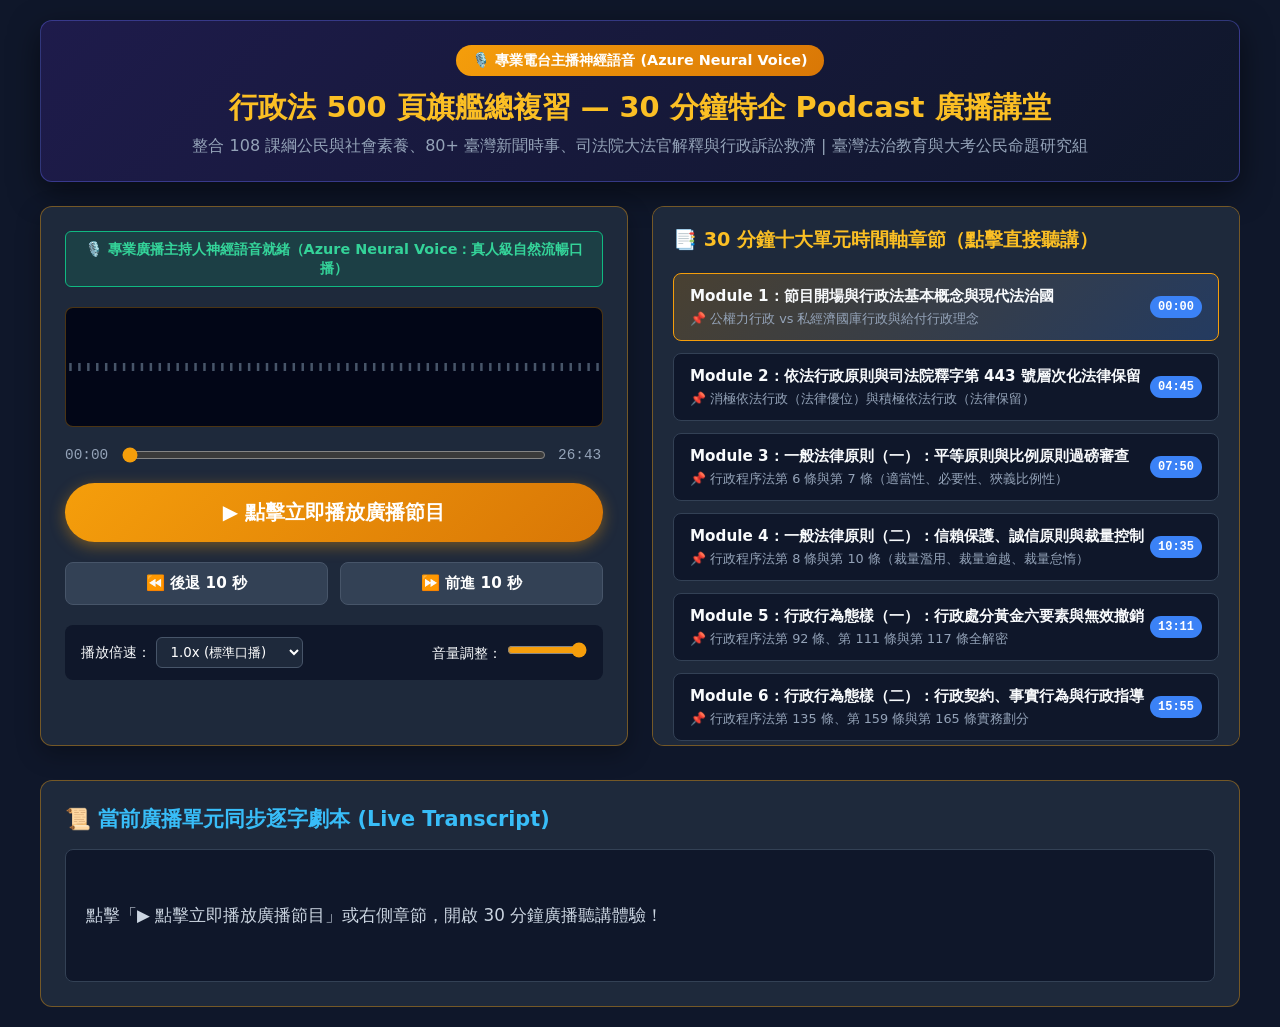
==== commit a1d8761e: "feat: upgrade 30-min podcast to natural adult dual-host dialogue (YunJhe male + HsiaoChen female), s" ====
--- a/podcast_player.html
+++ b/podcast_player.html
@@ -320,7 +320,7 @@
             <div class="progress-container">
                 <span class="time-label" id="currentTime">00:00</span>
                 <input type="range" id="seekSlider" min="0" max="1757" value="0">
-                <span class="time-label" id="durationTime">29:17</span>
+                <span class="time-label" id="durationTime">26:43</span>
             </div>
 
             <button class="btn-play" id="btnPlay">▶️ 點擊立即播放廣播節目</button>
@@ -364,10 +364,10 @@
     </div>
 
     <script>
-        const chapters = [{"id": 1, "start": 0.0, "end": 213.79, "time": "00:00", "title": "Module 1：節目開場與行政法基本概念與現代法治國", "topic": "公權力行政 vs 私經濟國庫行政與給付行政理念"}, {"id": 2, "start": 213.79, "end": 405.69, "time": "03:33", "title": "Module 2：依法行政原則與司法院釋字第 443 號層次化法律保留", "topic": "消極依法行政（法律優位）與積極依法行政（法律保留）"}, {"id": 3, "start": 405.69, "end": 593.47, "time": "06:45", "title": "Module 3：一般法律原則（一）：平等原則與比例原則過磅審查", "topic": "行政程序法第 6 條與第 7 條（適當性、必要性、狹義比例性）"}, {"id": 4, "start": 593.47, "end": 764.01, "time": "09:53", "title": "Module 4：一般法律原則（二）：信賴保護、誠信原則與裁量控制", "topic": "行政程序法第 8 條與第 10 條（裁量濫用、裁量逾越、裁量怠惰）"}, {"id": 5, "start": 764.01, "end": 932.54, "time": "12:44", "title": "Module 5：行政行為態樣（一）：行政處分黃金六要素與無效撤銷", "topic": "行政程序法第 92 條、第 111 條與第 117 條全解密"}, {"id": 6, "start": 932.54, "end": 1086.81, "time": "15:32", "title": "Module 6：行政行為態樣（二）：行政契約、事實行為與行政指導", "topic": "行政程序法第 135 條、第 159 條與第 165 條實務劃分"}, {"id": 7, "start": 1086.81, "end": 1245.5, "time": "18:06", "title": "Module 7：行政制裁：行政罰法原理與新聞真實裁罰", "topic": "行政罰法定原則、主觀歸責（第 7 條）與一行為不二罰（第 24 條）"}, {"id": 8, "start": 1245.5, "end": 1398.28, "time": "20:45", "title": "Module 8：行政執行法與即時強制", "topic": "金錢給付執行、行為不行為執行（代履行/怠金）與即時強制"}, {"id": 9, "start": 1398.28, "end": 1558.79, "time": "23:18", "title": "Module 9：行政救濟體系：訴願與行政訴訟三大類型", "topic": "訴願 30 日不變期間、訴願前置原則與行政訴訟三級二審制"}, {"id": 10, "start": 1558.79, "end": 1757.51, "time": "25:58", "title": "Module 10：國家責任全剖析與大考結業錦囊", "topic": "國家賠償法第 2 條與第 3 條、協議先行程序與總複習結業叮嚀"}];
+        const chapters = [{"id": 1, "start": 0.0, "end": 285.5, "time": "00:00", "title": "Module 1：節目開場與行政法基本概念與現代法治國", "topic": "公權力行政 vs 私經濟國庫行政與給付行政理念", "script": "【阿哲】：哈囉！各位同學、法學愛好者與各大考試的考生們，大家辛苦了！歡迎收聽《行政法 500 頁旗艦總複習——30 分鐘特企 Podcast 廣播對談講堂》！我是廣播主持人阿哲。\n\n【小晨】：嗨，大家午安！我是你們的法治導師小晨。今天這集整整 30 分鐘的精華廣播特輯，是我們教學團隊特別從《行政法 500 頁旗艦講義》與 50 萬字大書講稿中，濃縮出來最輕鬆、最白話、最貼近大考命題脈絡的雙主持人廣播對談！\n\n【阿哲】：小晨老師，很多學生一聽到行政法就覺得條文高深莫測。像我常常在新聞看到高鐵採購、政府標案，或是公立醫院掛號、路面坑洞傷人，這些到底算公法還是私法啊？阿哲我自己平常逛街看新聞，也常搞混呢！\n\n【小晨】：阿哲問得太棒了！在 Module 1 中，最重要的第一步就是建立「公權力行政」與「私經濟國庫行政」的劃分直覺。當政府機關立於平等私經濟主體地位進行採購時，屬於民法私法契約；但若涉及公權力對人民權益之單方干涉或裁罰，則一律受行政程序法與公法原則嚴格拘束！\n\n【阿哲】：原來如此！那像政府發放育兒津貼、大眾運輸補助或是全民健保，這些給人民好處的「給付行政」，機關也能隨心所欲嗎？\n\n【小晨】：絕對不行！現代國家從過去干涉的警察國家，轉型為照顧生活的給付行政與服務性國家。即使是授益行政，也必須嚴格遵守依法行政原則與公平分配！\n\n【阿哲】：那在法源體系上，成文法金字塔與不成文法源又是如何運作的呢？\n\n【小晨】：成文法以憲法為至高頂點，下方依次為立法院三讀之法律、行政機關發布之法規命令與地方自治條例！不成文法源則包含習慣法與一般法律原則。\n\n【阿哲】：聽小晨老師這麼一拆解，感覺公私法的界線與法源層級一下子就清晰起來了！\n\n【小晨】：沒錯！把握住第一單元的直覺，我們接著進入第二單元！"}, {"id": 2, "start": 285.5, "end": 470.88, "time": "04:45", "title": "Module 2：依法行政原則與司法院釋字第 443 號層次化法律保留", "topic": "消極依法行政（法律優位）與積極依法行政（法律保留）", "script": "【阿哲】：歡迎來到第二單元【Module 2：依法行政原則與層次化法律保留】。小晨老師，行政機關如果隨便發個公文行政命令，就能直接限制人民營業或是扣押財產嗎？\n\n【小晨】：絕對不行！這正是現代法治國的最高防線——依法行政原則！它有兩大支柱：第一是「消極的依法行政」，也就是「法律優位原則」（行政程序法第 4 條），行政命令與處分絕不能抵觸立法院通過的法律！\n\n【阿哲】：那第二個支柱，是不是大考素養題最愛考的「法律保留原則」？\n\n【小晨】：完全正確！沒有法律的授權，機關不能擅自干涉人民自由與財產。大家務必熟記【司法院釋字第 443 號解釋】創設的四大授權層級：第一層憲法保留（人身自由提審）；第二層絕對法律保留（限制生命身體自由之刑罰與管束，必須國會親自立法）；第三層相對法律保留（課稅、裁罰與營業限制，需法律明確授權）；第四層則是執行性細節性行政規則！\n\n【阿哲】：聽懂了！只要考題看到行政機關未獲法律明確授權，就擅自發發令函處罰人民，直接判定該行政行為違法就對了！\n\n【小晨】：沒錯！另外要注意「特別權力關係」的演變，過去學生退學或公務員懲戒不能提訴訟，如今大法官憲判字均已全面打破，保障訴訟權！\n\n【阿哲】：這對保障國民權益真的是太重要了！國會親自立法保障人權，才是法治國真正的精髓！\n\n【小晨】：是的！這也是大考複選題與簡答題最喜歡考的憲法法庭判決意旨！"}, {"id": 3, "start": 470.88, "end": 635.81, "time": "07:50", "title": "Module 3：一般法律原則（一）：平等原則與比例原則過磅審查", "topic": "行政程序法第 6 條與第 7 條（適當性、必要性、狹義比例性）", "script": "【阿哲】：第三單元我們聊【Module 3：一般法律原則（一）：平等原則與比例原則】。小晨老師，如果隔壁違規沒被警察抓，我被開罰，我可以在法庭上主張平等原則要求撤銷罰單嗎？\n\n【小晨】：阿哲這個問題代表了無數考生的盲點！實務法理鐵律是：「違法者不得主張違法之平等！」平等原則（行政程序法第 6 條）保障的是正當理由之實質平等，違法行為不存在平等保護。\n\n【阿哲】：那行政法中最具權威的大帝王條款——「比例原則」又該如何進行審查過磅呢？\n\n【小晨】：比例原則（行政程序法第 7 條）包含三大過磅子原則，順序絕不能錯：一、適當性（手段有助目的達成）；二、必要性（選擇對人民侵害最小的手段）；三、狹義比例性（手段損害不得與欲達成之目的顯失均衡）。換句話說，絕不能為了趕走一隻蚊子而用大砲炸毀整棟房子！\n\n【阿哲】：那「禁止不當聯結原則」又是指什麼呢？\n\n【小晨】：是指行政機關給予許可或行政處分時，不得要求人民負擔與該行政目的無正當合理關聯之義務！例如核發建築執照不能強迫捐贈警用機車，這就是禁止不當聯結！\n\n【阿哲】：原來行政機關不能抓著人民要執照，就附帶牽強的要求，這原則真是太體貼人民了！\n\n【小晨】：是的！比例原則與禁止不當聯結，就是防止公權力過度膨脹的雙重鎖鏈！"}, {"id": 4, "start": 635.81, "end": 791.47, "time": "10:35", "title": "Module 4：一般法律原則（二）：信賴保護、誠信原則與裁量控制", "topic": "行政程序法第 8 條與第 10 條（裁量濫用、裁量逾越、裁量怠惰）", "script": "【阿哲】：第四單元【Module 4：信賴保護與裁量控制】。小晨老師，如果政府頒發合法建廠許可給我，我也投入資金了，政府兩年後突然因為公益考量要廢止許可，我該怎麼辦？\n\n【小晨】：這就涉及《行政程序法》第 8 條的「信賴保護原則」！主張信賴保護必須具備三大要件：信賴基礎（處分存在）、信賴表現（付諸具體經濟行為）與信賴值得保護（無詐欺違法）。只要具備這三要件，機關廢止處分就必須給予人民合理的金錢補償！\n\n【阿哲】：那關於官員的「行政裁量權」，如果官員因為個人好惡或立場不同而任意加重罰款呢？\n\n【小晨】：這屬於違法裁量！依據第 10 條，裁量瑕疵分為三種：裁量逾越（超過授權金額上下限）、裁量濫用（考量無關因素）與裁量怠惰（拒絕在個案中彈性考量）。行政法院一律會判決撤銷！\n\n【阿哲】：那什麼情況下裁量會「收縮至零」呢？\n\n【小晨】：當發生急迫生命危險時，行政機關採取某種特定裁量手段成為唯一合法選擇，機關就負有特定採行義務！\n\n【阿哲】：信賴保護保護人民的法安定性，裁量控制防止官員濫權，真是相輔相成！\n\n【小晨】：完全正確！接著我們來看最核心的行政行為態樣——行政處分！"}, {"id": 5, "start": 791.47, "end": 955.49, "time": "13:11", "title": "Module 5：行政行為態樣（一）：行政處分黃金六要素與無效撤銷", "topic": "行政程序法第 92 條、第 111 條與第 117 條全解密", "script": "【阿哲】：收聽過半了！第五單元【Module 5：行政處分黃金六要素】。小晨老師，警察開的交通超速罰單、環保局的勒令停業通知，到底算不算行政處分？\n\n【小晨】：這都是標準的行政處分！請大家牢記《行政程序法》第 92 條黃金六大要素：行政機關、公法事件、單方行為、具體處置、對外直接與產生法律效果！只要符合這六要素，人民才能在 30 日內提起訴願。\n\n【阿哲】：如果行政處分有瑕疵，無效跟撤銷有什麼差別？\n\n【小晨】：依據第 111 條，處分若有重大明顯瑕疵（如缺乏權限）屬於自始無效；而第 117 條一般違法處分原則上仍有效，但得依職權或於 30 日不變期間內提起訴願及撤銷訴訟予以撤銷！\n\n【阿哲】：那「廢止」合法處分又是怎麼一回事呢？\n\n【小晨】：依據第 123 條，合法處分因法定廢止權保留、未履行附款、或事後法規事實變更始得向將來廢止！\n\n【阿哲】：阿哲總算分清楚了：無效是自始無效，撤銷是針對違法處分溯及失效，廢止則是針對合法處分向將來失效！\n\n【小晨】：歸納得太精準了！這正是大考選擇題最高頻出現的定性觀念！"}, {"id": 6, "start": 955.49, "end": 1082.11, "time": "15:55", "title": "Module 6：行政行為態樣（二）：行政契約、事實行為與行政指導", "topic": "行政程序法第 135 條、第 159 條與第 165 條實務劃分", "script": "【阿哲】：第六單元【Module 6：行政契約與行政指導】。小晨老師，衛生局建議民眾施打疫苗，如果不去打會被處罰嗎？\n\n【小晨】：絕對不會！這屬於《行政程序法》第 165 條的「行政指導」，不具法律強制力，相對人得明確拒絕，機關絕不得因拒絕而給予不利處分！\n\n【阿哲】：那像公費醫學生簽署的服務契約呢？\n\n【小晨】：那屬於第 135 條雙方合意的「公法上行政契約」，若發生履約爭議應提起一般給付訴訟！而警察指揮交通、鋪設路面則屬於純粹事實行為。\n\n【阿哲】：那行政機關內部頒布的「行政規則」跟「法規命令」有何差別？\n\n【小晨】：法規命令（第 150 條）對外拘束一般民眾，需法律明確授權；行政規則（第 159 條）僅機關內部拘束，如裁量基準！\n\n【阿哲】：弄懂了行為態樣，在救濟時就能選對正確的訴訟類型！\n\n【小晨】：沒錯！接著我們來看國家如何實施行政懲罰！"}, {"id": 7, "start": 1082.11, "end": 1227.93, "time": "18:02", "title": "Module 7：行政制裁：行政罰法原理與新聞真實裁罰", "topic": "行政罰法定原則、主觀歸責（第 7 條）與一行為不二罰（第 24 條）", "script": "【阿哲】：第七單元【Module 7：行政罰法原理】。小晨老師，新聞常看到酒駕被抓，既要移送刑法法辦又要被交通局開罰鍰，這樣算不算一行為二罰？\n\n【小晨】：阿哲問到大考超級熱門考點了！《行政罰法》第 24 條規定「一行為不二罰原則」，並採取「刑事優先原則」！酒駕觸犯刑法公共危險罪，應先由法院判處刑事罰；只有在檢察官不起訴或緩起訴確定後，行政機關始得裁處罰鍰！\n\n【阿哲】：那機關開罰前，需要證明民眾有故意或過失嗎？\n\n【小晨】：絕對要！依據第 7 條第 1 項，非出於故意或過失者不予處罰，臺灣法律已全面廢除舊有的推定過失制度，機關負有舉證責任！\n\n【阿哲】：那未滿十四歲之人違法會被罰嗎？\n\n【小晨】：依據第 9 條，未滿十四歲人無責任能力不予處罰；十四歲以上未滿十八歲人得減輕處罰！\n\n【阿哲】：責任能力與刑事優先原則，真是保障人權的雙重防線！\n\n【小晨】：是的！這也是考生在素養選擇題中最容易失分的地方！"}, {"id": 8, "start": 1227.93, "end": 1351.82, "time": "20:27", "title": "Module 8：行政執行法與即時強制", "topic": "金錢給付執行、行為不行為執行（代履行/怠金）與即時強制", "script": "【阿哲】：第八單元【Module 8：行政執行法與即時強制】。小晨老師，如果民眾賴皮不繳罰單或死不拆除違建，國家怎麼發揮公權力強制執行？\n\n【小晨】：依據《行政執行法》，公法金錢欠款移送行政執行署扣押管收；拆除違建採用「代履行」（代為拆除向民眾收費），或裁處「怠金」（連續開罰直到履行為止）！\n\n【阿哲】：那颱風天警察預防性強制封橋，或是隔離醉酒狂暴之人，這算行政處罰嗎？\n\n【小晨】：這屬於第 36 條「即時強制」，係為阻止急迫危難之公法合法特別犧牲，非處罰！若造成特別損害得請求國家給予損失補償！\n\n【阿哲】：那民眾對強制執行不服，程序上該怎麼救濟？\n\n【小晨】：依據第 9 條，應於執行程序終結前向執行機關聲明異議！\n\n【阿哲】：聲明異議是行政執行專屬的救濟途徑，大家千萬不要跟訴願混淆了！\n\n【小晨】：阿哲提醒得太及時了！接著我們來看最關鍵的行政救濟體系！"}, {"id": 9, "start": 1351.82, "end": 1479.02, "time": "22:31", "title": "Module 9：行政救濟體系：訴願與行政訴訟三大類型", "topic": "訴願 30 日不變期間、訴願前置原則與行政訴訟三級二審制", "script": "【阿哲】：第九單元【Module 9：行政救濟體系】。小晨老師，收到違法罰單不服，最慢要在幾天內提起訴願？\n\n【小晨】：請大家牢記《訴願法》送達次日起「30 日不變期間」，向原處分機關之上級提起訴願！採訴願前置原則。\n\n【阿哲】：那訴願未獲救濟後，行政訴訟有哪幾種呢？\n\n【小晨】：三大訴訟類型：撤銷訴訟（撤銷負擔處分）、課予義務訴訟（命機關核發許可）與一般給付/確認訴訟！目前採用高等行政訴訟庭與最高行政法院三級二審制！\n\n【阿哲】：那提起訴願或訴訟期間，原本的處分會停止執行嗎？\n\n【小晨】：原則上「不停止執行」！除非有難以回復之重大損害且情況急迫，始得向法院聲請停止執行！\n\n【阿哲】：30日不變期間加上不停止執行原則，真是搶時間救濟的關鍵概念！\n\n【小晨】：完全正確！最後我們來看國家如何對人民負擔損害賠償責任！"}, {"id": 10, "start": 1479.02, "end": 1603.77, "time": "24:39", "title": "Module 10：國家責任全剖析與大考結業錦囊", "topic": "國家賠償法第 2 條與第 3 條、協議先行程序與總複習結業叮嚀", "script": "【阿哲】：最終章【Module 10：國家責任與大考結業錦囊】。小晨老師，如果馬路施工有坑洞害騎士摔傷，國家能推託不知道嗎？\n\n【小晨】：絕不能！依據《國家賠償法》第 3 條公有公共設施管理欠缺，國家負「無過失賠償責任」！而第 2 條公務員違法侵害權利則需有故意過失。請求國賠前必須先進行「協議先行程序」！\n\n【阿哲】：太充實了！感謝小晨老師這 30 分鐘帶我們通盤貫通行政法十大模組！用雙人廣播對談的方式複習，聽得又清楚又輕鬆！\n\n【小晨】：不客氣！法律是維護權利與自由的武器。希望各位同學在聽完這集 30 分鐘特企廣播後，能輕鬆融會貫通！祝大家大考高分奪標，《行政法 500 頁旗艦總複習》Podcast，我們下次見！\n\n【阿哲】：祝大家金榜題名，加油！掰掰！"}];
 
         // Embedded Script Data for offline & file:// compatibility
-        const fullScriptData = JSON.parse("{\"1\": \"\u3010\u7bc0\u76ee\u97f3\u6a02\u7247\u982d\u958b\u5834 - 00:00\u3011\\n\uff08\u8f15\u5feb\u5bcc\u7bc0\u594f\u611f\u7684\u6cd5\u5b78\u5ee3\u64ad\u4e3b\u984c\u914d\u6a02\u6f38\u5165\u4e26\u8f49\u70ba\u80cc\u666f\u97f3\uff09\\n\\n\u3010\u4e3b\u6301\u4eba \u5c0e\u5e2b\u3011\uff1a\u54c8\u56c9\uff01\u5404\u4f4d\u540c\u5b78\u3001\u6cd5\u5b78\u611b\u597d\u8005\u3001\u5404\u5927\u516c\u8077\u8003\u8a66\u8207\u9ad8\u4e2d\u516c\u6c11\u5927\u8003\u7684\u8003\u751f\u5011\uff0c\u5927\u5bb6\u8f9b\u82e6\u4e86\uff01\u6b61\u8fce\u6536\u807d\u300a\u884c\u653f\u6cd5 500 \u9801\u65d7\u8266\u7e3d\u8907\u7fd2\u2014\u201430 \u5206\u9418\u7279\u4f01 Podcast \u5ee3\u64ad\u8b1b\u5802\u300b\uff01\u6211\u662f\u4f60\u5011\u7684\u6cd5\u6cbb\u5c0e\u5e2b\u3002\u4eca\u5929\u9019\u96c6\u6574\u6574 30 \u5206\u9418\u7684\u7cbe\u83ef\u5ee3\u64ad\u7279\u8f2f\uff0c\u662f\u6211\u5011\u6559\u5b78\u5718\u968a\u7279\u5225\u5f9e\u300a\u884c\u653f\u6cd5 500 \u9801\u65d7\u8266\u8b1b\u7fa9\u300b\u8207 50 \u842c\u5b57\u5927\u66f8\u8b1b\u7a3f\u4e2d\uff0c\u70ba\u5927\u5bb6\u7cbe\u5fc3\u6253\u9020\u7684\u6700\u5b8c\u6574\u516c\u6cd5\u807d\u8b1b\u9957\u5bb4\uff01\u4e0d\u8ad6\u4f60\u73fe\u5728\u662f\u5728\u901a\u52e4\u516c\u8eca\u4e0a\u3001\u5065\u8eab\u623f\u904b\u52d5\uff0c\u9084\u662f\u5728\u8003\u524d\u9032\u884c\u6700\u5f8c\u968e\u6bb5\u7684\u9ec3\u91d1\u885d\u523a\uff0c\u63a5\u4e0b\u4f86\u9019 30 \u5206\u9418\uff0c\u6211\u5c07\u5e36\u5927\u5bb6\u901a\u76e4\u878d\u6703\u8cab\u901a\u81fa\u7063\u884c\u653f\u6cd5\u7684\u5341\u5927\u6838\u5fc3\u6a21\u7d44\uff01\\n\\n\u9996\u5148\uff0c\u6211\u5011\u4f86\u5230\u7b2c\u4e00\u55ae\u5143\u3010Module 1\uff1a\u884c\u653f\u8207\u884c\u653f\u6cd5\u6982\u8ad6\u3011\u3002\u5927\u5bb6\u5e38\u554f\uff1a\u5230\u5e95\u4ec0\u9ebc\u662f\u884c\u653f\uff1f\u5728\u73fe\u4ee3\u6c11\u4e3b\u6cd5\u6cbb\u570b\u7684\u67b6\u69cb\u4e0b\uff0c\u884c\u653f\u662f\u570b\u5bb6\u70ba\u4e86\u5be6\u73fe\u516c\u5171\u5229\u76ca\uff0c\u4f9d\u6cd5\u884c\u4f7f\u516c\u6b0a\u529b\u3001\u63a8\u52d5\u516c\u5171\u5efa\u8a2d\u8207\u63d0\u4f9b\u793e\u6703\u670d\u52d9\u7684\u52d5\u614b\u904e\u7a0b\u3002\u800c\u884c\u653f\u884c\u70ba\u6700\u91cd\u8981\u7684\u6838\u5fc3\u5283\u5206\uff0c\u5c31\u662f\u5340\u5206\u300c\u516c\u6b0a\u529b\u884c\u653f\uff08\u8ca0\u64d4\u8655\u5206\u8207\u9ad8\u6b0a\u884c\u70ba\uff09\u300d\u8207\u300c\u79c1\u7d93\u6fdf\u570b\u5eab\u884c\u653f\uff08\u79c1\u6cd5\u63a1\u8cfc\u3001\u570b\u71df\u4e8b\u696d\u7d93\u71df\u6216\u884c\u653f\u8f14\u52a9\u884c\u70ba\uff09\u300d\u3002\u5728\u5404\u5927\u8003\u8a66\u8207\u61b2\u6cd5\u6cd5\u5ead\u5224\u6c7a\u4e2d\uff0c\u7d93\u5e38\u8003\u9a57\u5927\u5bb6\uff1a\u9ad8\u9435\u63a1\u8cfc\u3001\u653f\u5e9c\u6a19\u6848\u3001\u516c\u6709\u5730\u6a19\u552e\u7a76\u7adf\u9069\u7528\u516c\u6cd5\u9084\u662f\u79c1\u6cd5\uff1f\\n\\n\u7b54\u6848\u662f\uff1a\u82e5\u6a5f\u95dc\u4fc2\u7acb\u65bc\u5e73\u7b49\u79c1\u7d93\u6fdf\u4e3b\u9ad4\u5730\u4f4d\u9032\u884c\u63a1\u8cfc\uff0c\u5c6c\u65bc\u6c11\u6cd5\u79c1\u6cd5\u5951\u7d04\uff1b\u4f46\u82e5\u6d89\u53ca\u516c\u6b0a\u529b\u5c0d\u4eba\u6c11\u6b0a\u76ca\u4e4b\u55ae\u65b9\u5e72\u6d89\u6216\u88c1\u7f70\uff0c\u5247\u4e00\u5f8b\u53d7\u884c\u653f\u7a0b\u5e8f\u6cd5\u8207\u516c\u6cd5\u539f\u5247\u56b4\u683c\u62d8\u675f\uff01\u6b64\u5916\uff0c\u73fe\u4ee3\u570b\u5bb6\u5f9e\u904e\u53bb\u7d14\u7cb9\u5e72\u6d89\u7684\u300c\u8b66\u5bdf\u570b\u5bb6\u300d\uff0c\u8f49\u578b\u70ba\u63d0\u4f9b\u798f\u5229\u8207\u793e\u6703\u7167\u9867\u7684\u300c\u7d66\u4ed8\u884c\u653f\u8207\u670d\u52d9\u6027\u570b\u5bb6\u300d\u3002\u884c\u653f\u6a5f\u95dc\u63d0\u4f9b\u5065\u4fdd\u3001\u793e\u6703\u6551\u52a9\u3001\u5927\u773e\u904b\u8f38\u88dc\u52a9\u6216\u767c\u653e\u80b2\u5152\u6d25\u8cbc\u6642\uff0c\u96d6\u7136\u5c6c\u65bc\u6388\u76ca\u884c\u653f\uff0c\u4f46\u4f9d\u7136\u5fc5\u9808\u9075\u5b88\u4f9d\u6cd5\u884c\u653f\u539f\u5247\u8207\u516c\u5e73\u5206\u914d\uff01\u597d\uff0c\u628a\u63e1\u4f4f\u7b2c\u4e00\u55ae\u5143\u7684\u516c\u79c1\u6cd5\u5283\u5206\u76f4\u89ba\uff0c\u6211\u5011\u63a5\u8457\u9032\u5165\u7b2c\u4e8c\u55ae\u5143\uff01\", \"2\": \"\u3010\u4e3b\u6301\u4eba \u5c0e\u5e2b\u3011\uff1a\u6b61\u8fce\u4f86\u5230\u7b2c\u4e8c\u55ae\u5143\u3010Module 2\uff1a\u4f9d\u6cd5\u884c\u653f\u539f\u5247\u8207\u5c64\u6b21\u5316\u6cd5\u5f8b\u4fdd\u7559\u3011\u3002\u5982\u679c\u8aaa\u884c\u653f\u6cd5\u6709\u4e00\u5ea7\u4e0d\u53ef\u52d5\u6416\u7684\u57fa\u77f3\uff0c\u90a3\u7121\u7591\u5c31\u662f\u300c\u4f9d\u6cd5\u884c\u653f\u539f\u5247\u300d\uff01\\n\\n\u4f9d\u6cd5\u884c\u653f\u53ef\u4ee5\u62c6\u89e3\u70ba\u5169\u5927\u652f\u67f1\uff1a\u7b2c\u4e00\u662f\u300c\u6d88\u6975\u7684\u4f9d\u6cd5\u884c\u653f\u300d\uff0c\u4e5f\u5c31\u662f\u300c\u6cd5\u5f8b\u512a\u4f4d\u539f\u5247\u300d\u3002\u300a\u884c\u653f\u7a0b\u5e8f\u6cd5\u300b\u7b2c 4 \u689d\u660e\u78ba\u898f\u5b9a\uff1a\u300c\u884c\u653f\u884c\u70ba\u61c9\u53d7\u6cd5\u5f8b\u53ca\u4e00\u822c\u6cd5\u5f8b\u539f\u5247\u4e4b\u62d8\u675f\u3002\u300d\u610f\u601d\u662f\u884c\u653f\u6a5f\u95dc\u505a\u51fa\u7684\u4efb\u4f55\u547d\u4ee4\u6216\u8655\u5206\uff0c\u7d55\u4e0d\u80fd\u62b5\u89f8\u7acb\u6cd5\u9662\u4e09\u8b80\u901a\u904e\u7684\u6cd5\u5f8b\uff0c\u5426\u5247\u4e00\u5f8b\u7121\u6548\uff01\\n\\n\u7b2c\u4e8c\u662f\u300c\u7a4d\u6975\u7684\u4f9d\u6cd5\u884c\u653f\u300d\uff0c\u4e5f\u5c31\u662f\u5927\u8003\u6700\u611b\u8003\u7684\u300c\u6cd5\u5f8b\u4fdd\u7559\u539f\u5247\u300d\u3002\u6c92\u6709\u6cd5\u5f8b\u7684\u6388\u6b0a\uff0c\u884c\u653f\u6a5f\u95dc\u5c31\u4e0d\u80fd\u64c5\u81ea\u9650\u5236\u4eba\u6c11\u7684\u81ea\u7531\u8207\u8ca1\u7522\uff01\u800c\u95dc\u65bc\u6cd5\u5f8b\u4fdd\u7559\u7684\u6388\u6b0a\u5bc6\u5ea6\uff0c\u5927\u5bb6\u52d9\u5fc5\u719f\u8a18\u81fa\u7063\u6cd5\u6cbb\u570b\u7684\u91cc\u7a0b\u7891\u7891\u6587\u2014\u2014\u3010\u53f8\u6cd5\u9662\u91cb\u5b57\u7b2c 443 \u865f\u89e3\u91cb\u3011\uff01\u91cb\u5b57 443 \u865f\u5c07\u6cd5\u5f8b\u4fdd\u7559\u5283\u5206\u70ba\u56db\u5927\u5c64\u7d1a\uff1a\\n\u7b2c\u4e00\u5c64\u662f\u300c\u61b2\u6cd5\u4fdd\u7559\u300d\uff1a\u4f8b\u5982\u61b2\u6cd5\u7b2c 8 \u689d\u7684\u4eba\u8eab\u81ea\u7531\u8207\u63d0\u5be9\u4fdd\u969c\uff0c\u5fc5\u9808\u7531\u61b2\u6cd5\u6216\u570b\u6703\u6cd5\u5f8b\u56b4\u683c\u89aa\u81ea\u5236\u5b9a\uff0c\u7d55\u4e0d\u5141\u8a31\u884c\u653f\u6a5f\u95dc\u4ee5\u547d\u4ee4\u4ee3\u4e4b\uff01\\n\u7b2c\u4e8c\u5c64\u662f\u300c\u7d55\u5c0d\u6cd5\u5f8b\u4fdd\u7559\u300d\uff1a\u6d89\u53ca\u525d\u596a\u4eba\u6c11\u751f\u547d\u6216\u9650\u5236\u8eab\u9ad4\u81ea\u7531\u4e4b\u5211\u7f70\u3001\u5f37\u5236\u7ba1\u675f\u7b49\u4e8b\u9805\uff0c\u5fc5\u9808\u7531\u7acb\u6cd5\u9662\u89aa\u81ea\u901a\u904e\u6cd5\u5f8b\u5b9a\u4e4b\uff01\\n\u7b2c\u4e09\u5c64\u662f\u300c\u76f8\u5c0d\u6cd5\u5f8b\u4fdd\u7559\u300d\uff1a\u6d89\u53ca\u8ab2\u5fb5\u7a05\u6350\u3001\u884c\u653f\u7f70\u88c1\u7f70\u3001\u71df\u696d\u9650\u5236\u7b49\u91cd\u5927\u8ca1\u7522\u6216\u81ea\u7531\u6b0a\u5229\uff0c\u5f97\u5728\u6cd5\u5f8b\u6388\u6b0a\u660e\u78ba\u7684\u524d\u63d0\u4e0b\uff0c\u7531\u884c\u653f\u6a5f\u95dc\u8a02\u5b9a\u6cd5\u898f\u547d\u4ee4\uff01\\n\u7b2c\u56db\u5c64\u5247\u662f\u300c\u57f7\u884c\u6027\u8207\u7d30\u7bc0\u6027\u898f\u5b9a\u300d\uff1a\u884c\u653f\u6a5f\u95dc\u5f97\u57fa\u65bc\u8077\u6b0a\u8a02\u5b9a\u5167\u90e8\u884c\u653f\u898f\u5247\u3002\\n\\n\u540c\u5b78\u5011\u5728\u89e3\u984c\u6642\uff0c\u53ea\u8981\u770b\u5230\u884c\u653f\u6a5f\u95dc\u672a\u7372\u6cd5\u5f8b\u660e\u78ba\u6388\u6b0a\uff0c\u5c31\u64c5\u81ea\u767c\u5e03\u81ea\u8a2d\u7f70\u5247\u7684\u4ee4\u51fd\u9650\u5236\u4eba\u6c11\uff0c\u76f4\u63a5\u679c\u65b7\u5224\u5b9a\u8a72\u884c\u653f\u884c\u70ba\u9055\u6cd5\uff01\", \"3\": \"\u3010\u4e3b\u6301\u4eba \u5c0e\u5e2b\u3011\uff1a\u7dca\u63a5\u8457\u6211\u5011\u4f86\u5230\u7b2c\u4e09\u55ae\u5143\u3010Module 3\uff1a\u4e00\u822c\u6cd5\u5f8b\u539f\u5247\uff08\u4e00\uff09\uff1a\u5e73\u7b49\u539f\u5247\u8207\u6bd4\u4f8b\u539f\u5247\u3011\u3002\\n\\n\u5728\u884c\u653f\u6cd5\u4e2d\uff0c\u6210\u6587\u6cd5\u898f\u4e0d\u53ef\u80fd\u7aae\u76e1\u4e16\u9593\u6240\u6709\u7684\u793e\u6703\u8b8a\u5316\uff0c\u56e0\u6b64\u300c\u4e0d\u6210\u6587\u7684\u4e00\u822c\u6cd5\u5f8b\u539f\u5247\u300d\u5c31\u6210\u70ba\u6cd5\u9662\u5be9\u67e5\u8207\u884c\u653f\u88c1\u91cf\u7684\u9ec3\u91d1\u904e\u78c5\u79e4\uff01\\n\\n\u9996\u5148\u662f\u300a\u884c\u653f\u7a0b\u5e8f\u6cd5\u300b\u7b2c 6 \u689d\u7684\u300c\u5e73\u7b49\u539f\u5247\u300d\uff1a\u300c\u884c\u653f\u884c\u70ba\uff0c\u975e\u6709\u6b63\u7576\u7406\u7531\uff0c\u4e0d\u5f97\u70ba\u5dee\u5225\u5f85\u9047\u3002\u300d\u9019\u88e1\u8981\u63d0\u9192\u5927\u5bb6\u5927\u8003\u5e38\u898b\u9677\u9631\uff1a\u5e73\u7b49\u539f\u5247\u4fdd\u969c\u7684\u662f\u300c\u5be6\u8cea\u5e73\u7b49\u300d\u800c\u975e\u55ae\u7d14\u5b57\u9762\u4e0a\u7684\u7d55\u5c0d\u5f62\u5f0f\u5e73\u7b49\uff01\u53ea\u8981\u6709\u5408\u7406\u5408\u7406\u7684\u6b63\u7576\u7406\u7531\uff08\u4f8b\u5982\u7167\u9867\u5f31\u52e2\u3001\u6276\u52a9\u8ca7\u56f0\uff09\uff0c\u5dee\u5225\u5f85\u9047\u5c31\u662f\u5408\u61b2\u4e14\u5408\u6cd5\u7684\u3002\u6b64\u5916\uff0c\u5be6\u52d9\u4e0a\u8457\u540d\u5fc3\u6cd5\uff1a\u300c\u9055\u6cd5\u8005\u4e0d\u5f97\u4e3b\u5f35\u9055\u6cd5\u4e4b\u5e73\u7b49\uff01\u300d\u5982\u679c\u5225\u4eba\u9055\u898f\u6c92\u88ab\u6293\uff0c\u4f60\u9055\u898f\u88ab\u958b\u7f70\uff0c\u4f60\u4e0d\u80fd\u5728\u6cd5\u5ead\u4e0a\u4e3b\u5f35\u300c\u5225\u4eba\u6c92\u88ab\u7f70\u6240\u4ee5\u6211\u4e5f\u4e0d\u80fd\u88ab\u7f70\u300d\uff0c\u56e0\u70ba\u9055\u6cd5\u884c\u70ba\u4e0d\u5b58\u5728\u5e73\u7b49\u4fdd\u8b77\uff01\\n\\n\u518d\u4f86\u662f\u61b2\u6cd5\u8207\u884c\u653f\u6cd5\u4e2d\u6700\u91cd\u8981\u7684\u5927\u5e1d\u738b\u689d\u6b3e\u2014\u2014\u300a\u884c\u653f\u7a0b\u5e8f\u6cd5\u300b\u7b2c 7 \u689d\u7684\u300c\u6bd4\u4f8b\u539f\u5247\u300d\uff01\u6bd4\u4f8b\u539f\u5247\u5305\u542b\u4e09\u5927\u5b50\u539f\u5247\uff0c\u5be9\u67e5\u9806\u5e8f\u7d55\u5c0d\u4e0d\u80fd\u932f\uff1a\\n\u4e00\u3001\u300c\u9069\u7576\u6027\u539f\u5247\uff08\u9069\u5408\u6027\uff09\u300d\uff1a\u884c\u653f\u6a5f\u95dc\u63a1\u53d6\u7684\u624b\u6bb5\uff0c\u5fc5\u9808\u80fd\u5920\u300c\u6709\u52a9\u65bc\u300d\u884c\u653f\u76ee\u7684\u4e4b\u9054\u6210\u3002\u5982\u679c\u624b\u6bb5\u6839\u672c\u7121\u6cd5\u9054\u5230\u76ee\u7684\uff0c\u7b2c\u4e00\u95dc\u5c31\u51fa\u5c40\uff01\\n\u4e8c\u3001\u300c\u5fc5\u8981\u6027\u539f\u5247\uff08\u6700\u5c0f\u4fb5\u5bb3\u6027\uff09\u300d\uff1a\u5728\u6240\u6709\u80fd\u5920\u9054\u6210\u76ee\u7684\u7684\u591a\u7a2e\u6709\u6548\u624b\u6bb5\u4e2d\uff0c\u884c\u653f\u6a5f\u95dc\u5fc5\u9808\u9078\u64c7\u300c\u5c0d\u4eba\u6c11\u6b0a\u76ca\u4fb5\u5bb3\u6700\u5c0f\u300d\u7684\u90a3\u4e00\u500b\u624b\u6bb5\uff01\\n\u4e09\u3001\u300c\u72f9\u7fa9\u6bd4\u4f8b\u539f\u5247\uff08\u904e\u78c5\u8861\u91cf\u539f\u5247\uff09\u300d\uff1a\u624b\u6bb5\u6240\u9020\u6210\u7684\u640d\u5bb3\uff0c\u4e0d\u5f97\u8207\u6b32\u9054\u6210\u4e4b\u884c\u653f\u76ee\u7684\u986f\u5931\u5747\u8861\uff01\u63db\u8a00\u4e4b\uff0c\u4e0d\u80fd\u70ba\u4e86\u8d95\u8d70\u4e00\u96bb\u868a\u5b50\u800c\u7528\u5927\u7832\u70b8\u6bc0\u6574\u68df\u623f\u5b50\uff01\\n\\n\u9019\u4e09\u5927\u5b50\u539f\u5247\u5728\u81fa\u7063\u65b0\u805e\u500b\u6848\uff08\u4f8b\u5982\u75ab\u60c5\u9694\u96e2\u7ba1\u5236\u3001\u74b0\u5883\u7a3d\u67e5\u52d2\u4ee4\u505c\u696d\u3001\u9055\u898f\u88c1\u7f70\uff09\u4e2d\u7121\u8655\u4e0d\u5728\uff0c\u662f\u5927\u8003\u7d20\u990a\u984c\u6700\u71b1\u9580\u7684\u5206\u6790\u5de5\u5177\uff01\", \"4\": \"\u3010\u4e3b\u6301\u4eba \u5c0e\u5e2b\u3011\uff1a\u6b61\u8fce\u6536\u807d\u7b2c\u56db\u55ae\u5143\u3010Module 4\uff1a\u4e00\u822c\u6cd5\u5f8b\u539f\u5247\uff08\u4e8c\uff09\uff1a\u4fe1\u8cf4\u4fdd\u8b77\u3001\u8aa0\u4fe1\u539f\u5247\u8207\u88c1\u91cf\u63a7\u5236\u3011\u3002\\n\\n\u7576\u884c\u653f\u6a5f\u95dc\u505a\u51fa\u4e00\u500b\u5c0d\u4eba\u6c11\u6709\u5229\u7684\u884c\u653f\u8655\u5206\u5f8c\uff0c\u80fd\u4e0d\u80fd\u96a8\u610f\u8aaa\u5ee2\u6b62\u5c31\u5ee2\u6b62\uff1f\u9019\u5c31\u727d\u6d89\u5230\u300a\u884c\u653f\u7a0b\u5e8f\u6cd5\u300b\u7b2c 8 \u689d\u898f\u5b9a\u7684\u300c\u4fe1\u8cf4\u4fdd\u8b77\u539f\u5247\u300d\uff01\\n\u4e3b\u5f35\u4fe1\u8cf4\u4fdd\u8b77\u5fc5\u9808\u540c\u6642\u5177\u5099\u4e09\u5927\u8981\u4ef6\uff0c\u7f3a\u4e00\u4e0d\u53ef\uff1a\\n1. \u300c\u4fe1\u8cf4\u57fa\u790e\u300d\uff1a\u5fc5\u9808\u6709\u4e00\u500b\u4ee3\u8868\u570b\u5bb6\u610f\u5fd7\u7684\u5408\u6cd5\u6216\u9055\u6cd5\u884c\u653f\u8655\u5206\u5b58\u5728\uff1b\\n2. \u300c\u4fe1\u8cf4\u8868\u73fe\u300d\uff1a\u4eba\u6c11\u57fa\u65bc\u5c0d\u8a72\u8655\u5206\u7684\u4fe1\u4efb\uff0c\u5df2\u7d93\u4ed8\u8af8\u5177\u9ad4\u7684\u7d93\u6fdf\u6216\u6cd5\u5f8b\u884c\u70ba\uff08\u4f8b\u5982\u6295\u5165\u8cc7\u91d1\u5efa\u5ee0\u3001\u8cfc\u8cb7\u8a2d\u5099\uff09\uff1b\\n3. \u300c\u4fe1\u8cf4\u503c\u5f97\u4fdd\u8b77\u300d\uff1a\u4eba\u6c11\u5fc5\u9808\u6c92\u6709\u8a50\u6b3a\u3001\u8105\u8feb\u6216\u660e\u77e5\u8655\u5206\u9055\u6cd5\u7b49\u4e0d\u503c\u5f97\u4fdd\u8b77\u4e4b\u60c5\u4e8b\uff01\\n\u5982\u679c\u5177\u5099\u9019\u4e09\u5927\u8981\u4ef6\uff0c\u5373\u4fbf\u6a5f\u95dc\u672a\u4f86\u56e0\u516c\u76ca\u8003\u91cf\u6b32\u64a4\u92b7\u8a72\u8655\u5206\uff0c\u4e5f\u5fc5\u9808\u7d66\u4e88\u4eba\u6c11\u5408\u7406\u7684\u91d1\u9322\u88dc\u511f\u6216\u904e\u6e21\u689d\u6b3e\uff01\\n\\n\u53e6\u5916\uff0c\u95dc\u65bc\u884c\u653f\u6a5f\u95dc\u7684\u300c\u88c1\u91cf\u6b0a\u63a7\u5236\u300d\uff0c\u6cd5\u5f8b\u6388\u6b0a\u6a5f\u95dc\u5728\u4e00\u5b9a\u7bc4\u570d\u5167\u5f97\u81ea\u7531\u9078\u64c7\u88c1\u7f70\u91d1\u984d\u6216\u8655\u5206\u65b9\u5f0f\uff0c\u4f46\u81ea\u7531\u88c1\u91cf\u7d55\u5c0d\u4e0d\u662f\u7121\u9650\u81a8\u8139\u7684\u9738\u6b0a\uff01\u4f9d\u64da\u300a\u884c\u653f\u7a0b\u5e8f\u6cd5\u300b\u7b2c 10 \u689d\uff0c\u88c1\u91cf\u6b0a\u53d7\u5230\u4e09\u5927\u9055\u6cd5\u5f62\u614b\u7684\u5be9\u67e5\uff1a\\n\u4e00\u3001\u300c\u88c1\u91cf\u903e\u8d8a\u300d\uff1a\u88c1\u91cf\u7d50\u679c\u8d85\u904e\u4e86\u6cd5\u5f8b\u6388\u6b0a\u7684\u4e0a\u4e0b\u9650\u91d1\u984d\uff08\u4f8b\u5982\u6cd5\u5f8b\u898f\u5b9a\u7f70 1 \u81f3 5 \u842c\uff0c\u6a5f\u95dc\u537b\u958b\u7f70 10 \u842c\uff09\uff1b\\n\u4e8c\u3001\u300c\u88c1\u91cf\u6feb\u7528\u300d\uff1a\u88c1\u91cf\u8003\u91cf\u4e86\u8207\u6cd5\u898f\u76ee\u7684\u7121\u95dc\u7684\u56e0\u7d20\uff08\u4f8b\u5982\u56e0\u500b\u4eba\u597d\u60e1\u6216\u653f\u6cbb\u7acb\u5834\u800c\u52a0\u91cd\u8655\u7f70\uff09\uff1b\\n\u4e09\u3001\u300c\u88c1\u91cf\u6020\u60f0\u300d\uff1a\u6cd5\u5f8b\u6388\u6b0a\u6a5f\u95dc\u5f97\u5f48\u6027\u88c1\u91cf\uff0c\u6a5f\u95dc\u537b\u4e00\u5f8b\u786c\u6027\u898f\u5b9a\u300c\u51e1\u9055\u898f\u8005\u4e00\u5f8b\u958b\u7f70\u4e0a\u9650\u300d\uff0c\u62d2\u7d55\u5728\u500b\u6848\u4e2d\u9032\u884c\u8003\u91cf\uff01\\n\u9019\u4e09\u5927\u88c1\u91cf\u7455\u75b5\u5728\u884c\u653f\u8a34\u8a1f\u4e2d\uff0c\u4e00\u5f8b\u6703\u88ab\u884c\u653f\u6cd5\u9662\u8a8d\u5b9a\u70ba\u9055\u6cd5\u800c\u4e88\u4ee5\u64a4\u92b7\uff01\", \"5\": \"\u3010\u4e3b\u6301\u4eba \u5c0e\u5e2b\u3011\uff1a\u5927\u5bb6\u6536\u807d\u904e\u534a\u4e86\uff0c\u73fe\u5728\u6211\u5011\u9032\u5165\u5168\u66f8\u6700\u5177\u6838\u5fc3\u5be6\u6230\u50f9\u503c\u7684\u7b2c\u4e94\u55ae\u5143\u3010Module 5\uff1a\u884c\u653f\u884c\u70ba\u614b\u6a23\uff08\u4e00\uff09\uff1a\u884c\u653f\u8655\u5206\u5168\u89e3\u8207\u5be6\u52d9\u6848\u4f8b\u3011\uff01\\n\\n\u5728\u884c\u653f\u6cd5\u5927\u8003\u8207\u5be6\u52d9\u6551\u6fdf\u4e2d\uff0c\u7b2c\u4e00\u6b65\u6c38\u9060\u662f\u5224\u65b7\uff1a\u300c\u9019\u7a76\u7adf\u662f\u4e0d\u662f\u4e00\u500b\u884c\u653f\u8655\u5206\uff1f\u300d\u56e0\u70ba\u53ea\u6709\u884c\u653f\u8655\u5206\uff0c\u4eba\u6c11\u624d\u80fd\u5728 30 \u65e5\u5167\u63d0\u8d77\u8a34\u9858\uff01\\n\u8acb\u5927\u5bb6\u7262\u8a18\u300a\u884c\u653f\u7a0b\u5e8f\u6cd5\u300b\u7b2c 92 \u689d\u300c\u884c\u653f\u8655\u5206\u9ec3\u91d1\u516d\u5927\u69cb\u6210\u8981\u4ef6\u300d\uff1a\\n\u4e00\u3001\u300c\u884c\u653f\u6a5f\u95dc\u300d\uff1a\u51fa\u65bc\u4ee3\u8868\u570b\u5bb6\u516c\u6b0a\u529b\u4e4b\u653f\u5e9c\u7d44\u7e54\u6216\u53d7\u8a17\u884c\u4f7f\u516c\u6b0a\u529b\u8005\uff1b\\n\u4e8c\u3001\u300c\u516c\u6cd5\u4e8b\u4ef6\u300d\uff1a\u57fa\u65bc\u516c\u6cd5\u6cd5\u898f\u884c\u4f7f\u8077\u6b0a\uff1b\\n\u4e09\u3001\u300c\u55ae\u65b9\u884c\u70ba\u300d\uff1a\u6a5f\u95dc\u55ae\u65b9\u9762\u4f5c\u6c7a\u5b9a\uff0c\u7121\u9700\u76f8\u5c0d\u4eba\u540c\u610f\uff1b\\n\u56db\u3001\u300c\u5177\u9ad4\u8655\u7f6e\u300d\uff1a\u91dd\u5c0d\u7279\u5b9a\u4eba\u6216\u7279\u5b9a\u53ef\u5f97\u78ba\u5b9a\u4e4b\u4e8b\u4ef6\uff1b\\n\u4e94\u3001\u300c\u5c0d\u5916\u76f4\u63a5\u300d\uff1a\u76f4\u63a5\u5c0d\u6a5f\u95dc\u5167\u90e8\u9ad4\u7cfb\u4ee5\u5916\u4e4b\u4eba\u6c11\u7522\u751f\u6cd5\u6548\uff08\u975e\u6a5f\u95dc\u5167\u90e8\u6307\u4ee4\uff09\uff1b\\n\u516d\u3001\u300c\u7522\u751f\u6cd5\u5f8b\u6548\u679c\u300d\uff1a\u8a2d\u5b9a\u3001\u8b8a\u66f4\u6216\u5ee2\u6b62\u4eba\u6c11\u4e4b\u6b0a\u5229\u7fa9\u52d9\u95dc\u4fc2\uff01\\n\\n\u51e1\u662f\u540c\u6642\u7b26\u5408\u9019\u516d\u5927\u8981\u4ef6\u7684\u884c\u70ba\uff08\u4f8b\u5982\u4ea4\u901a\u7f70\u55ae\u3001\u74b0\u4fdd\u52d2\u4ee4\u505c\u696d\u3001\u5efa\u7bc9\u57f7\u7167\u6838\u767c\u6216\u5ee2\u6b62\uff09\uff0c\u5c31\u662f\u6a19\u6e96\u7684\u884c\u653f\u8655\u5206\uff01\\n\\n\u5982\u679c\u884c\u653f\u8655\u5206\u6709\u7455\u75b5\uff0c\u8a72\u5982\u4f55\u8655\u7406\uff1f\\n\u4f9d\u64da\u300a\u884c\u653f\u7a0b\u5e8f\u6cd5\u300b\u7b2c 111 \u689d\uff0c\u82e5\u8655\u5206\u5177\u6709\u300c\u91cd\u5927\u660e\u986f\u7455\u75b5\u300d\uff08\u4f8b\u5982\u7f3a\u4e4f\u6b0a\u9650\u3001\u5ba2\u89c0\u4e0a\u4e0d\u80fd\u5be6\u73fe\u3001\u9055\u80cc\u516c\u5171\u79e9\u5e8f\uff09\uff0c\u8a72\u8655\u5206\u5c6c\u65bc\u300c\u81ea\u59cb\u7121\u6548\u300d\uff0c\u4eba\u6c11\u96a8\u6642\u5f97\u63d0\u8d77\u78ba\u8a8d\u8655\u5206\u7121\u6548\u8a34\u8a1f\uff01\\n\u800c\u82e5\u8655\u5206\u50c5\u4fc2\u4e00\u822c\u9055\u6cd5\uff08\u4f8b\u5982\u88c1\u91cf\u7455\u75b5\u3001\u9055\u53cd\u6bd4\u4f8b\u539f\u5247\uff09\uff0c\u4f9d\u64da\u7b2c 117 \u689d\uff0c\u8a72\u8655\u5206\u5728\u672a\u7d93\u64a4\u92b7\u524d\u539f\u5247\u4e0a\u4ecd\u6709\u6548\uff0c\u4f46\u539f\u8655\u5206\u6a5f\u95dc\u6216\u4e0a\u7d1a\u6a5f\u95dc\u5f97\u4f9d\u8077\u6b0a\u4e88\u4ee5\u64a4\u92b7\uff0c\u4eba\u6c11\u4ea6\u5f97\u65bc 30 \u65e5\u4e0d\u8b8a\u671f\u9593\u5167\u63d0\u8d77\u8a34\u9858\u53ca\u64a4\u92b7\u8a34\u8a1f\u6551\u6fdf\uff01\", \"6\": \"\u3010\u4e3b\u6301\u4eba \u5c0e\u5e2b\u3011\uff1a\u6b61\u8fce\u4f86\u5230\u7b2c\u516d\u55ae\u5143\u3010Module 6\uff1a\u884c\u653f\u884c\u70ba\u614b\u6a23\uff08\u4e8c\uff09\uff1a\u884c\u653f\u5951\u7d04\u3001\u4e8b\u5be6\u884c\u70ba\u3001\u6307\u5c0e\u8207\u884c\u653f\u7acb\u6cd5\u3011\u3002\\n\\n\u9664\u4e86\u55ae\u65b9\u7684\u884c\u653f\u8655\u5206\u5916\uff0c\u73fe\u4ee3\u884c\u653f\u6a5f\u95dc\u8d8a\u4f86\u8d8a\u5e38\u63a1\u7528\u300c\u96d9\u65b9\u5408\u610f\u300d\u7684\u300c\u884c\u653f\u5951\u7d04\u300d\u4f86\u9054\u6210\u884c\u653f\u76ee\u7684\u3002\\n\u4f9d\u64da\u300a\u884c\u653f\u7a0b\u5e8f\u6cd5\u300b\u7b2c 135 \u689d\uff0c\u516c\u6cd5\u4e0a\u6cd5\u5f8b\u95dc\u4fc2\u5f97\u4ee5\u5951\u7d04\u8a2d\u5b9a\u3001\u8b8a\u66f4\u6216\u6d88\u6ec5\u3002\u4f8b\u5982\uff1a\u516c\u8cbb\u91ab\u5b78\u751f\u7c3d\u7f72\u4e4b\u670d\u52d9\u5951\u7d04\u3001\u5168\u6c11\u5065\u4fdd\u7279\u7d04\u91ab\u9662\u5408\u7d04\u7b49\uff0c\u5747\u5c6c\u65bc\u516c\u6cd5\u4e0a\u7684\u884c\u653f\u5951\u7d04\u3002\u82e5\u767c\u751f\u5c65\u7d04\u722d\u8b70\uff0c\u7576\u4e8b\u4eba\u61c9\u63d0\u8d77\u300c\u4e00\u822c\u7d66\u4ed8\u8a34\u8a1f\u300d\u6216\u300c\u884c\u653f\u5951\u7d04\u722d\u8b70\u8a34\u8a1f\u300d\uff0c\u800c\u975e\u63d0\u8d77\u8a34\u9858\uff01\\n\\n\u53e6\u5916\uff0c\u5927\u5bb6\u7d93\u5e38\u5bb9\u6613\u6df7\u6dc6\u300c\u884c\u653f\u6307\u5c0e\u300d\u8207\u300c\u7d14\u7cb9\u4e8b\u5be6\u884c\u70ba\u300d\uff1a\\n\u4f9d\u64da\u7b2c 165 \u689d\uff0c\u300c\u884c\u653f\u6307\u5c0e\u300d\u4fc2\u6307\u884c\u653f\u6a5f\u95dc\u65bc\u5176\u8077\u6b0a\u6216\u6240\u7ba1\u884c\u653f\u4e8b\u9805\u5167\uff0c\u70ba\u4fc3\u9032\u4e00\u5b9a\u884c\u653f\u76ee\u7684\uff0c\u4ee5\u8f14\u5c0e\u3001\u52f8\u544a\u3001\u5efa\u8b70\u7b49\u4e0d\u5177\u6cd5\u5f8b\u5f37\u5236\u529b\u4e4b\u65b9\u5f0f\uff0c\u8981\u6c42\u76f8\u5c0d\u4eba\u70ba\u4e00\u5b9a\u63a1\u53d6\u6216\u4e0d\u63a1\u53d6\u884c\u70ba\u3002\u91cd\u9ede\u662f\uff1a\u884c\u653f\u6307\u5c0e\u300c\u4e0d\u5177\u6cd5\u5f8b\u5f37\u5236\u529b\u300d\uff0c\u76f8\u5c0d\u4eba\u5f97\u660e\u78ba\u62d2\u7d55\uff0c\u6a5f\u95dc\u7d55\u4e0d\u5f97\u56e0\u4eba\u6c11\u62d2\u7d55\u6307\u5c0e\u800c\u7d66\u4e88\u4e0d\u5229\u4e4b\u8655\u5206\uff01\\n\\n\u81f3\u65bc\u300c\u7d14\u7cb9\u4e8b\u5be6\u884c\u70ba\u300d\uff0c\u4f8b\u5982\u8b66\u5bdf\u5728\u8def\u53e3\u6307\u63ee\u4ea4\u901a\u3001\u6e05\u6f54\u968a\u904b\u9001\u5783\u573e\u3001\u6a5f\u95dc\u4fee\u7e55\u8def\u9762\u5751\u6d1e\u6216\u767c\u5e03\u6c23\u8c61\u9810\u5831\uff0c\u9019\u4e9b\u884c\u70ba\u96d6\u7136\u4e0d\u76f4\u63a5\u8a2d\u5b9a\u6cd5\u5f8b\u6548\u679c\uff0c\u4f46\u82e5\u56e0\u7ba1\u7406\u6b20\u7f3a\u6216\u9055\u6cd5\u904e\u5931\u50b7\u53ca\u4eba\u6c11\uff0c\u4eba\u6c11\u5f97\u4f9d\u300a\u570b\u5bb6\u8ce0\u511f\u6cd5\u300b\u8acb\u6c42\u570b\u5bb6\u8ce0\u511f\uff01\", \"7\": \"\u3010\u4e3b\u6301\u4eba \u5c0e\u5e2b\u3011\uff1a\u73fe\u5728\u6211\u5011\u9032\u5165\u7b2c\u4e03\u55ae\u5143\u3010Module 7\uff1a\u884c\u653f\u5236\u88c1\uff1a\u884c\u653f\u7f70\u6cd5\u539f\u7406\u8207\u65b0\u805e\u771f\u5be6\u88c1\u7f70\u3011\u3002\u9019\u662f\u81fa\u7063\u65b0\u805e\u5831\u5c0e\u4e2d\u51fa\u73fe\u983b\u7387\u6700\u9ad8\u7684\u884c\u653f\u6cd5\u4e3b\u984c\uff01\\n\\n\u7576\u4eba\u6c11\u9055\u6cd5\u6642\uff0c\u884c\u653f\u6a5f\u95dc\u958b\u51fa\u7f70\u9370\u3001\u6c92\u6536\u3001\u540a\u6263\u57f7\u7167\u6216\u52d2\u4ee4\u505c\u696d\uff0c\u9019\u4e9b\u5c6c\u65bc\u884c\u653f\u5236\u88c1\uff0c\u4e00\u5f8b\u9069\u7528\u300a\u884c\u653f\u7f70\u6cd5\u300b\uff01\\n\u884c\u653f\u7f70\u7684\u9996\u8981\u9435\u5f8b\u662f\u300c\u884c\u653f\u7f70\u6cd5\u5b9a\u539f\u5247\u300d\uff1a\u884c\u70ba\u4e4b\u8655\u7f70\uff0c\u4ee5\u884c\u70ba\u6642\u4e4b\u6cd5\u5f8b\u6216\u6cd5\u898f\u547d\u4ee4\u6709\u660e\u6587\u898f\u5b9a\u8005\u70ba\u9650\uff01\\n\\n\u7b2c\u4e8c\uff0c\u95dc\u65bc\u4e3b\u89c0\u6b78\u8cac\u8981\u4ef6\uff0c\u8acb\u5927\u5bb6\u7279\u5225\u6ce8\u610f\u300a\u884c\u653f\u7f70\u6cd5\u300b\u7b2c 7 \u689d\u7b2c 1 \u9805\uff1a\u300c\u9055\u53cd\u884c\u653f\u6cd5\u4e0a\u7fa9\u52d9\u4e4b\u884c\u70ba\u975e\u51fa\u65bc\u6545\u610f\u6216\u904e\u5931\u8005\uff0c\u4e0d\u4e88\u8655\u7f70\u3002\u300d\u81fa\u7063\u6cd5\u5f8b\u65e9\u5df2\u5ee2\u9664\u904e\u53bb\u300c\u63a8\u5b9a\u904e\u5931\u300d\u6216\u300c\u7121\u904e\u5931\u8cac\u4efb\u300d\u7684\u820a\u5236\u5ea6\uff01\u884c\u653f\u6a5f\u95dc\u6b32\u5c0d\u4eba\u6c11\u9032\u884c\u884c\u653f\u88c1\u7f70\uff0c\u6a5f\u95dc\u8ca0\u6709\u8209\u8b49\u8cac\u4efb\uff0c\u5fc5\u9808\u8b49\u660e\u4eba\u6c11\u5177\u6709\u300c\u6545\u610f\u300d\u6216\u300c\u904e\u5931\u300d\u624d\u80fd\u958b\u7f70\uff01\\n\\n\u7b2c\u4e09\uff0c\u5927\u8003\u6700\u9707\u64bc\u7684\u8003\u9ede\u2014\u2014\u300a\u884c\u653f\u7f70\u6cd5\u300b\u7b2c 24 \u689d\u300c\u4e00\u884c\u70ba\u4e0d\u4e8c\u7f70\u539f\u5247\uff08\u4e00\u4e8b\u4e0d\u4e8c\u7f70\uff09\u300d\uff01\\n\u5982\u679c\u4eba\u6c11\u7684\u4e00\u500b\u9055\u6cd5\u884c\u70ba\uff0c\u540c\u6642\u9055\u53cd\u4e86\u5211\u6cd5\u8207\u884c\u653f\u7f70\u6cd5\uff08\u4f8b\u5982\u9152\u5f8c\u99d5\u8eca\uff0c\u540c\u6642\u89f8\u72af\u5211\u6cd5\u516c\u5171\u5371\u96aa\u7f6a\u8207\u9053\u8def\u4ea4\u901a\u7ba1\u7406\u8655\u7f70\u689d\u4f8b\uff09\uff0c\u539f\u5247\u4e0a\u63a1\u53d6\u300c\u5211\u4e8b\u512a\u5148\u539f\u5247\u300d\uff01\u61c9\u5148\u7531\u53f8\u6cd5\u6a5f\u95dc\u4f9d\u5211\u6cd5\u8655\u7f70\uff1b\u53ea\u6709\u5728\u5211\u4e8b\u8a34\u8a1f\u7372\u5f97\u4e0d\u8d77\u8a34\u8655\u5206\u3001\u7de9\u8d77\u8a34\u8655\u5206\u6216\u7121\u7f6a\u5224\u6c7a\u78ba\u5b9a\u5f8c\uff0c\u884c\u653f\u6a5f\u95dc\u59cb\u5f97\u88c1\u8655\u884c\u653f\u7f70\u9370\u3002\u4e14\u82e5\u6cd5\u9662\u5224\u8655\u7f70\u91d1\uff0c\u884c\u653f\u7f70\u9370\u5df2\u7e73\u7d0d\u8005\u61c9\u4e88\u4ee5\u6263\u62b5\uff01\u9019\u500b\u89c0\u5ff5\u5728\u5927\u8003\u7d20\u990a\u9078\u64c7\u984c\u4e2d\u5e7e\u4e4e\u6bcf\u5e74\u5fc5\u8003\uff01\", \"8\": \"\u3010\u4e3b\u6301\u4eba \u5c0e\u5e2b\u3011\uff1a\u6536\u807d\u4f86\u5230\u7b2c 21 \u5206\u9418\uff0c\u6211\u5011\u9032\u5165\u7b2c\u516b\u55ae\u5143\u3010Module 8\uff1a\u884c\u653f\u57f7\u884c\u6cd5\u8207\u5373\u6642\u5f37\u5236\u3011\u3002\\n\\n\u7576\u884c\u653f\u6a5f\u95dc\u958b\u51fa\u5408\u6cd5\u7684\u884c\u653f\u8655\u5206\u5f8c\uff0c\u5982\u679c\u4eba\u6c11\u8cf4\u76ae\u4e0d\u5c65\u884c\uff0c\u570b\u5bb6\u8a72\u5982\u4f55\u767c\u63ee\u516c\u6b0a\u529b\u7684\u5f37\u5236\u529b\uff1f\u9019\u6642\u5019\u767b\u5834\u7684\u5c31\u662f\u300a\u884c\u653f\u57f7\u884c\u6cd5\u300b\uff01\\n\u884c\u653f\u57f7\u884c\u5206\u70ba\u4e09\u5927\u9ad4\u7cfb\uff1a\\n\\n\u7b2c\u4e00\u3001\u300c\u516c\u6cd5\u4e0a\u91d1\u9322\u7d66\u4ed8\u7fa9\u52d9\u4e4b\u57f7\u884c\u300d\uff1a\u4f8b\u5982\u4eba\u6c11\u6b20\u7e73\u7a05\u6b3e\u3001\u884c\u653f\u7f70\u9370\u6216\u5168\u6c11\u5065\u4fdd\u8cbb\u3002\u539f\u8655\u5206\u6a5f\u95dc\u5f97\u79fb\u9001\u6cd5\u52d9\u90e8\u884c\u653f\u57f7\u884c\u7f72\u5404\u5206\u7f72\uff0c\u7531\u57f7\u884c\u5b98\u4f9d\u6cd5\u6263\u62bc\u85aa\u8cc7\u3001\u67e5\u5c01\u4e0d\u52d5\u7522\u6216\u5be6\u65bd\u9650\u5236\u51fa\u5883\u3001\u8072\u8acb\u62d8\u63d0\u7ba1\u6536\uff01\\n\\n\u7b2c\u4e8c\u3001\u300c\u884c\u70ba\u6216\u4e0d\u884c\u70ba\u7fa9\u52d9\u4e4b\u57f7\u884c\u300d\uff1a\u7576\u4eba\u6c11\u4f9d\u6cd5\u8ca0\u6709\u4e00\u5b9a\u884c\u70ba\u7fa9\u52d9\uff08\u4f8b\u5982\u62c6\u9664\u9055\u7ae0\u5efa\u7bc9\uff09\u537b\u4e0d\u5c65\u884c\u6642\uff0c\u6a5f\u95dc\u5f97\u63a1\u7528\u300c\u4ee3\u5c65\u884c\u300d\uff08\u7531\u6a5f\u95dc\u6216\u7b2c\u4e09\u65b9\u4ee3\u70ba\u62c6\u9664\u4e26\u5411\u4eba\u6c11\u6536\u53d6\u8cbb\u7528\uff09\uff0c\u6216\u88c1\u8655\u300c\u6020\u91d1\u300d\uff08\u9023\u7e8c\u8655\u4ee5\u91d1\u9322\u7f70\u76f4\u81f3\u5c65\u884c\u70ba\u6b62\uff09\u4f86\u9593\u63a5\u5f37\u5236\uff01\\n\\n\u7b2c\u4e09\uff0c\u5927\u8003\u6975\u6613\u8207\u884c\u653f\u7f70\u6df7\u6dc6\u7684\u2014\u2014\u300c\u5373\u6642\u5f37\u5236\u300d\uff01\\n\u300a\u884c\u653f\u57f7\u884c\u6cd5\u300b\u7b2c 36 \u689d\u898f\u5b9a\u7684\u300c\u5373\u6642\u5f37\u5236\u300d\uff0c\u4fc2\u56e0\u767c\u751f\u72c2\u66b4\u3001\u9189\u9152\u3001\u50b3\u67d3\u75c5\u6216\u7dca\u6025\u5371\u96e3\uff0c\u70ba\u4e86\u963b\u6b62\u5373\u5c07\u767c\u751f\u7684\u6025\u8feb\u5371\u96aa\uff0c\u6a5f\u95dc\u4e0d\u4ee5\u4eba\u6c11\u4e8b\u5148\u8ca0\u6709\u7fa9\u52d9\u70ba\u524d\u63d0\uff0c\u76f4\u63a5\u5c0d\u4eba\u6c11\u4e4b\u8eab\u9ad4\u5be6\u65bd\u7ba1\u675f\u3001\u5c0d\u7269\u54c1\u5be6\u65bd\u6263\u7559\u6216\u5c0d\u4f4f\u5b85\u9032\u884c\u9032\u5165\uff01\u8acb\u6ce8\u610f\uff1a\u5373\u6642\u5f37\u5236\u4fc2\u5c6c\u300c\u516c\u6cd5\u4e0a\u5408\u6cd5\u4e4b\u7279\u5225\u72a7\u7272\u300d\uff0c\u4e26\u975e\u884c\u653f\u8655\u7f70\uff01\u82e5\u4eba\u6c11\u56e0\u5373\u6642\u5f37\u5236\u53d7\u5230\u7279\u5225\u640d\u5bb3\uff0c\u5f97\u4f9d\u6cd5\u8acb\u6c42\u570b\u5bb6\u7d66\u4e88\u300c\u640d\u5931\u88dc\u511f\u300d\uff01\", \"9\": \"\u3010\u4e3b\u6301\u4eba \u5c0e\u5e2b\u3011\uff1a\u6b61\u8fce\u4f86\u5230\u5012\u6578\u7b2c\u4e8c\u500b\u9ec3\u91d1\u55ae\u5143\u3010Module 9\uff1a\u884c\u653f\u6551\u6fdf\u9ad4\u7cfb\uff1a\u8a34\u9858\u8207\u884c\u653f\u8a34\u8a1f\u4e09\u5927\u985e\u578b\u3011\uff01\\n\\n\u7576\u4eba\u6c11\u8a8d\u70ba\u884c\u653f\u6a5f\u95dc\u7684\u884c\u653f\u8655\u5206\u9055\u6cd5\u6216\u4e0d\u7576\uff0c\u4fb5\u5bb3\u5176\u6b0a\u5229\u6642\uff0c\u81fa\u7063\u6cd5\u5f8b\u70ba\u4eba\u6c11\u5efa\u69cb\u4e86\u56b4\u5bc6\u7684\u53f8\u6cd5\u6551\u6fdf\u9ec3\u91d1\u9632\u7dda\uff01\\n\\n\u9996\u5148\u662f\u300c\u8a34\u9858\u7a0b\u5e8f\uff08\u8a34\u9858\u6cd5\uff09\u300d\uff1a\\n\u7576\u4eba\u6c11\u63a5\u7372\u9055\u6cd5\u6216\u4e0d\u7576\u4e4b\u884c\u653f\u8655\u5206\uff0c\u5fc5\u9808\u5728\u8655\u5206\u9001\u9054\u4e4b\u6b21\u65e5\u8d77\u300c30 \u65e5\u4e0d\u8b8a\u671f\u9593\u300d\u5167\uff0c\u7e55\u5177\u8a34\u9858\u66f8\u5411\u300c\u539f\u8655\u5206\u6a5f\u95dc\u4e4b\u4e0a\u7d1a\u6a5f\u95dc\u300d\u63d0\u8d77\u8a34\u9858\uff01\u8a34\u9858\u5be9\u67e5\u7bc4\u570d\u4e0d\u50c5\u5be9\u67e5\u884c\u653f\u8655\u5206\u662f\u5426\u300c\u9055\u6cd5\u300d\uff0c\u66f4\u5305\u542b\u5be9\u67e5\u8655\u5206\u662f\u5426\u300c\u4e0d\u7576\uff08\u59a5\u7576\u6027\uff09\u300d\uff01\u5728\u81fa\u7063\u884c\u653f\u8a34\u8a1f\u9ad4\u7cfb\u4e2d\uff0c\u539f\u5247\u4e0a\u63a1\u300c\u8a34\u9858\u524d\u7f6e\u539f\u5247\u300d\uff0c\u5fc5\u9808\u5148\u7d93\u904e\u8a34\u9858\u7a0b\u5e8f\u672a\u7372\u6551\u6fdf\uff0c\u59cb\u5f97\u5411\u884c\u653f\u6cd5\u9662\u63d0\u8d77\u884c\u653f\u8a34\u8a1f\u3002\\n\\n\u5176\u6b21\u662f\u300c\u884c\u653f\u8a34\u8a1f\u4e09\u5927\u985e\u578b\uff08\u884c\u653f\u8a34\u8a1f\u6cd5\uff09\u300d\uff1a\\n\u4e00\u3001\u300c\u64a4\u92b7\u8a34\u8a1f\u300d\uff1a\u8acb\u6c42\u884c\u653f\u6cd5\u9662\u5224\u6c7a\u64a4\u92b7\u9055\u6cd5\u4e4b\u8ca0\u64d4\u8655\u5206\uff08\u4f8b\u5982\u64a4\u92b7\u9055\u6cd5\u7f70\u55ae\uff09\uff1b\\n\u4e8c\u3001\u300c\u8ab2\u4e88\u7fa9\u52d9\u8a34\u8a1f\u300d\uff1a\u4eba\u6c11\u4f9d\u6cd5\u7533\u8acb\u7279\u5b9a\u884c\u653f\u8655\u5206\uff08\u4f8b\u5982\u7533\u8acb\u57f7\u7167\uff09\uff0c\u6a5f\u95dc\u4e88\u4ee5\u99c1\u56de\u6216\u6020\u65bc\u8655\u7406\uff0c\u4eba\u6c11\u8acb\u6c42\u6cd5\u9662\u5224\u6c7a\u547d\u6a5f\u95dc\u4f5c\u6210\u7279\u5b9a\u8655\u5206\uff1b\\n\u4e09\u3001\u300c\u4e00\u822c\u7d66\u4ed8\u8207\u78ba\u8a8d\u8a34\u8a1f\u300d\uff1a\u8acb\u6c42\u570b\u5bb6\u652f\u4ed8\u91d1\u9322\u7d66\u4ed8\u3001\u516c\u6cd5\u4e0a\u8fd4\u9084\u6216\u78ba\u8a8d\u884c\u653f\u8655\u5206\u7121\u6548\u3001\u516c\u6cd5\u95dc\u4fc2\u5b58\u5728\u4e0d\u5b58\u5728\u3002\\n\\n\u76ee\u524d\u81fa\u7063\u884c\u653f\u8a34\u8a1f\u63a1\u7528\u300c\u4e09\u7d1a\u4e8c\u5be9\u5236\u300d\uff1a\u7b2c\u4e00\u5be9\u7531\u300c\u9ad8\u7b49\u884c\u653f\u8a34\u8a1f\u5ead\uff08\u5730\u65b9\u5ead\uff09\u300d\u9032\u884c\u4e8b\u5be6\u5be9\u5224\u6c7a\uff0c\u7b2c\u4e8c\u5be9\u7531\u300c\u6700\u9ad8\u884c\u653f\u6cd5\u9662\u300d\u9032\u884c\u7d42\u5be9\u6cd5\u5f8b\u5be9\u3002\u4fdd\u969c\u4eba\u6c11\u6551\u6fdf\u6b0a\u5229\uff01\", \"10\": \"\u3010\u4e3b\u6301\u4eba \u5c0e\u5e2b\u3011\uff1a\u7d42\u65bc\u4f86\u5230\u6211\u5011 30 \u5206\u9418\u7279\u4f01 Podcast \u7684\u6700\u7d42\u7ae0\u3010Module 10\uff1a\u570b\u5bb6\u8cac\u4efb\u5168\u5256\u6790\u8207\u5927\u8003\u7d50\u696d\u9326\u56ca\u3011\uff01\\n\\n\u7576\u570b\u5bb6\u516c\u6b0a\u529b\u904b\u4f5c\u4e0d\u7576\u9020\u6210\u4eba\u6c11\u751f\u547d\u3001\u8eab\u9ad4\u6216\u8ca1\u7522\u640d\u5bb3\u6642\uff0c\u570b\u5bb6\u5fc5\u9808\u8ca0\u8d77\u6700\u7d42\u7684\u300c\u570b\u5bb6\u8cac\u4efb\u300d\uff01\u570b\u5bb6\u8cac\u4efb\u4e3b\u8981\u5206\u70ba\u300c\u570b\u5bb6\u8ce0\u511f\uff08\u9055\u6cd5\u8cac\u4efb\uff09\u300d\u8207\u300c\u516c\u6cd5\u4e0a\u640d\u5931\u88dc\u511f\uff08\u5408\u6cd5\u7279\u5225\u72a7\u7272\uff09\u300d\uff1a\\n\\n\u4f9d\u64da\u300a\u570b\u5bb6\u8ce0\u511f\u6cd5\u300b\uff1a\\n\u7b2c 2 \u689d\u7b2c 2 \u9805\u4fc2\u300c\u516c\u52d9\u54e1\u9055\u6cd5\u904e\u5931\u8cac\u4efb\u300d\uff1a\u516c\u52d9\u54e1\u65bc\u57f7\u884c\u8077\u52d9\u884c\u4f7f\u516c\u6b0a\u529b\u6642\uff0c\u56e0\u6545\u610f\u6216\u904e\u5931\u9055\u6cd5\u4fb5\u5bb3\u4eba\u6c11\u81ea\u7531\u6216\u6b0a\u5229\u8005\uff0c\u570b\u5bb6\u61c9\u8ca0\u8ce0\u511f\u8cac\u4efb\u3002\u82e5\u516c\u52d9\u54e1\u6709\u91cd\u5927\u904e\u5931\uff0c\u570b\u5bb6\u8ce0\u511f\u5f8c\u5f97\u5411\u8a72\u516c\u52d9\u54e1\u884c\u4f7f\u6c42\u511f\u6b0a\uff01\\n\u7b2c 3 \u689d\u7b2c 1 \u9805\u4fc2\u300c\u516c\u6709\u516c\u5171\u8a2d\u65bd\u7ba1\u7406\u6b20\u7f3a\u8cac\u4efb\u300d\uff1a\u516c\u6709\u516c\u5171\u8a2d\u65bd\uff08\u4f8b\u5982\u9053\u8def\u3001\u6a4b\u6a11\u3001\u6821\u5712\u8a2d\u65bd\uff09\u56e0\u8a2d\u7f6e\u6216\u7ba1\u7406\u6709\u6b20\u7f3a\uff0c\u81f4\u4eba\u6c11\u751f\u547d\u3001\u8eab\u9ad4\u6216\u8ca1\u7522\u53d7\u640d\u5bb3\u8005\uff0c\u570b\u5bb6\u8ca0\u300c\u7121\u904e\u5931\u8ce0\u511f\u8cac\u4efb\u300d\uff01\u4e0d\u8ad6\u516c\u52d9\u54e1\u6709\u7121\u904e\u5931\uff0c\u53ea\u8981\u8a2d\u65bd\u6709\u6b20\u7f3a\u50b7\u4eba\uff08\u4f8b\u5982\u8def\u9762\u5751\u6d1e\u81f4\u9a0e\u58eb\u6454\u50b7\uff09\uff0c\u570b\u5bb6\u4e00\u5f8b\u8ce0\u511f\uff01\\n\u8acb\u6ce8\u610f\uff1a\u8acb\u6c42\u570b\u8ce0\u524d\uff0c\u5fc5\u9808\u5148\u5411\u8ce0\u511f\u4e49\u52a1\u6a5f\u95dc\u9032\u884c\u300c\u5354\u8b70\u5148\u884c\u7a0b\u5e8f\u300d\uff0c\u5354\u8b70\u4e0d\u6210\u7acb\u59cb\u5f97\u5411\u666e\u901a\u6cd5\u9662\u6c11\u4e8b\u5ead\u63d0\u8d77\u570b\u8ce0\u8a34\u8a1f\uff01\\n\\n\u3010\u7bc0\u76ee\u7d50\u5c3e\u8207\u7d50\u696d\u53ee\u5680 - 29:30\u3011\\n\uff08\u8f15\u5feb\u5bcc\u7bc0\u594f\u611f\u7684\u6cd5\u5b78\u5ee3\u64ad\u4e3b\u984c\u914d\u6a02\u6f38\u5165\uff09\\n\u606d\u559c\u5927\u5bb6\uff01\u5728\u904e\u53bb\u9019 30 \u5206\u9418\u88e1\uff0c\u6211\u5011\u4e00\u8d77\u7a7f\u8d8a\u4e86\u300a\u884c\u653f\u6cd5 500 \u9801\u65d7\u8266\u8b1b\u7fa9\u300b\u7684\u5341\u5927\u55ae\u5143\uff0c\u5f9e\u4f9d\u6cd5\u884c\u653f\u3001\u6cd5\u5f8b\u4fdd\u7559\u3001\u6bd4\u4f8b\u539f\u5247\u3001\u884c\u653f\u8655\u5206\u516d\u8981\u7d20\uff0c\u4e00\u8def\u5230\u8a34\u9858\u3001\u884c\u653f\u8a34\u8a1f\u8207\u570b\u5bb6\u8ce0\u511f\uff01\\n\\n\u6cd5\u5f8b\u4e0d\u662f\u51b7\u51b0\u51b0\u7684\u689d\u6587\uff0c\u800c\u662f\u4fdd\u969c\u81ea\u7531\u8207\u7dad\u8b77\u6b0a\u5229\u7684\u5f37\u5927\u6b66\u5668\u3002\u5e0c\u671b\u9019\u96c6 30 \u5206\u9418\u7279\u4f01 Podcast \u80fd\u6210\u70ba\u5927\u5bb6\u5728\u5927\u8003\u8003\u5834\u4e0a\u52c7\u596a\u9802\u6a19\u3001\u5728\u751f\u6d3b\u4e2d\u9748\u6d3b\u904b\u7528\u6cd5\u5b78\u601d\u7dad\u7684\u5805\u5be6\u5f8c\u76fe\uff01\u611f\u8b1d\u5927\u5bb6\u7684\u6536\u807d\uff0c\u300a\u884c\u653f\u6cd5 500 \u9801\u65d7\u8266\u7e3d\u8907\u7fd2\u300bPodcast \u5ee3\u64ad\u8b1b\u5802\uff0c\u6211\u5011\u4e0b\u6b21\u898b\uff01\u795d\u5927\u5bb6\u5b78\u7fd2\u9806\u5229\u3001\u5927\u8003\u9ad8\u5206\u6a19\u7aff\uff01\"}");
+        const fullScriptData = JSON.parse("{\"1\": \"\u3010\u963f\u54f2\u3011\uff1a\u54c8\u56c9\uff01\u5404\u4f4d\u540c\u5b78\u3001\u6cd5\u5b78\u611b\u597d\u8005\u8207\u5404\u5927\u8003\u8a66\u7684\u8003\u751f\u5011\uff0c\u5927\u5bb6\u8f9b\u82e6\u4e86\uff01\u6b61\u8fce\u6536\u807d\u300a\u884c\u653f\u6cd5 500 \u9801\u65d7\u8266\u7e3d\u8907\u7fd2\u2014\u201430 \u5206\u9418\u7279\u4f01 Podcast \u5ee3\u64ad\u5c0d\u8ac7\u8b1b\u5802\u300b\uff01\u6211\u662f\u5ee3\u64ad\u4e3b\u6301\u4eba\u963f\u54f2\u3002\\n\\n\u3010\u5c0f\u6668\u3011\uff1a\u55e8\uff0c\u5927\u5bb6\u5348\u5b89\uff01\u6211\u662f\u4f60\u5011\u7684\u6cd5\u6cbb\u5c0e\u5e2b\u5c0f\u6668\u3002\u4eca\u5929\u9019\u96c6\u6574\u6574 30 \u5206\u9418\u7684\u7cbe\u83ef\u5ee3\u64ad\u7279\u8f2f\uff0c\u662f\u6211\u5011\u6559\u5b78\u5718\u968a\u7279\u5225\u5f9e\u300a\u884c\u653f\u6cd5 500 \u9801\u65d7\u8266\u8b1b\u7fa9\u300b\u8207 50 \u842c\u5b57\u5927\u66f8\u8b1b\u7a3f\u4e2d\uff0c\u6fc3\u7e2e\u51fa\u4f86\u6700\u8f15\u9b06\u3001\u6700\u767d\u8a71\u3001\u6700\u8cbc\u8fd1\u5927\u8003\u547d\u984c\u8108\u7d61\u7684\u96d9\u4e3b\u6301\u4eba\u5ee3\u64ad\u5c0d\u8ac7\uff01\\n\\n\u3010\u963f\u54f2\u3011\uff1a\u5c0f\u6668\u8001\u5e2b\uff0c\u5f88\u591a\u5b78\u751f\u4e00\u807d\u5230\u884c\u653f\u6cd5\u5c31\u89ba\u5f97\u689d\u6587\u9ad8\u6df1\u83ab\u6e2c\u3002\u50cf\u6211\u5e38\u5e38\u5728\u65b0\u805e\u770b\u5230\u9ad8\u9435\u63a1\u8cfc\u3001\u653f\u5e9c\u6a19\u6848\uff0c\u6216\u662f\u516c\u7acb\u91ab\u9662\u639b\u865f\u3001\u8def\u9762\u5751\u6d1e\u50b7\u4eba\uff0c\u9019\u4e9b\u5230\u5e95\u7b97\u516c\u6cd5\u9084\u662f\u79c1\u6cd5\u554a\uff1f\u963f\u54f2\u6211\u81ea\u5df1\u5e73\u5e38\u901b\u8857\u770b\u65b0\u805e\uff0c\u4e5f\u5e38\u641e\u6df7\u5462\uff01\\n\\n\u3010\u5c0f\u6668\u3011\uff1a\u963f\u54f2\u554f\u5f97\u592a\u68d2\u4e86\uff01\u5728 Module 1 \u4e2d\uff0c\u6700\u91cd\u8981\u7684\u7b2c\u4e00\u6b65\u5c31\u662f\u5efa\u7acb\u300c\u516c\u6b0a\u529b\u884c\u653f\u300d\u8207\u300c\u79c1\u7d93\u6fdf\u570b\u5eab\u884c\u653f\u300d\u7684\u5283\u5206\u76f4\u89ba\u3002\u7576\u653f\u5e9c\u6a5f\u95dc\u7acb\u65bc\u5e73\u7b49\u79c1\u7d93\u6fdf\u4e3b\u9ad4\u5730\u4f4d\u9032\u884c\u63a1\u8cfc\u6642\uff0c\u5c6c\u65bc\u6c11\u6cd5\u79c1\u6cd5\u5951\u7d04\uff1b\u4f46\u82e5\u6d89\u53ca\u516c\u6b0a\u529b\u5c0d\u4eba\u6c11\u6b0a\u76ca\u4e4b\u55ae\u65b9\u5e72\u6d89\u6216\u88c1\u7f70\uff0c\u5247\u4e00\u5f8b\u53d7\u884c\u653f\u7a0b\u5e8f\u6cd5\u8207\u516c\u6cd5\u539f\u5247\u56b4\u683c\u62d8\u675f\uff01\\n\\n\u3010\u963f\u54f2\u3011\uff1a\u539f\u4f86\u5982\u6b64\uff01\u90a3\u50cf\u653f\u5e9c\u767c\u653e\u80b2\u5152\u6d25\u8cbc\u3001\u5927\u773e\u904b\u8f38\u88dc\u52a9\u6216\u662f\u5168\u6c11\u5065\u4fdd\uff0c\u9019\u4e9b\u7d66\u4eba\u6c11\u597d\u8655\u7684\u300c\u7d66\u4ed8\u884c\u653f\u300d\uff0c\u6a5f\u95dc\u4e5f\u80fd\u96a8\u5fc3\u6240\u6b32\u55ce\uff1f\\n\\n\u3010\u5c0f\u6668\u3011\uff1a\u7d55\u5c0d\u4e0d\u884c\uff01\u73fe\u4ee3\u570b\u5bb6\u5f9e\u904e\u53bb\u5e72\u6d89\u7684\u8b66\u5bdf\u570b\u5bb6\uff0c\u8f49\u578b\u70ba\u7167\u9867\u751f\u6d3b\u7684\u7d66\u4ed8\u884c\u653f\u8207\u670d\u52d9\u6027\u570b\u5bb6\u3002\u5373\u4f7f\u662f\u6388\u76ca\u884c\u653f\uff0c\u4e5f\u5fc5\u9808\u56b4\u683c\u9075\u5b88\u4f9d\u6cd5\u884c\u653f\u539f\u5247\u8207\u516c\u5e73\u5206\u914d\uff01\\n\\n\u3010\u963f\u54f2\u3011\uff1a\u90a3\u5728\u6cd5\u6e90\u9ad4\u7cfb\u4e0a\uff0c\u6210\u6587\u6cd5\u91d1\u5b57\u5854\u8207\u4e0d\u6210\u6587\u6cd5\u6e90\u53c8\u662f\u5982\u4f55\u904b\u4f5c\u7684\u5462\uff1f\\n\\n\u3010\u5c0f\u6668\u3011\uff1a\u6210\u6587\u6cd5\u4ee5\u61b2\u6cd5\u70ba\u81f3\u9ad8\u9802\u9ede\uff0c\u4e0b\u65b9\u4f9d\u6b21\u70ba\u7acb\u6cd5\u9662\u4e09\u8b80\u4e4b\u6cd5\u5f8b\u3001\u884c\u653f\u6a5f\u95dc\u767c\u5e03\u4e4b\u6cd5\u898f\u547d\u4ee4\u8207\u5730\u65b9\u81ea\u6cbb\u689d\u4f8b\uff01\u4e0d\u6210\u6587\u6cd5\u6e90\u5247\u5305\u542b\u7fd2\u6163\u6cd5\u8207\u4e00\u822c\u6cd5\u5f8b\u539f\u5247\u3002\\n\\n\u3010\u963f\u54f2\u3011\uff1a\u807d\u5c0f\u6668\u8001\u5e2b\u9019\u9ebc\u4e00\u62c6\u89e3\uff0c\u611f\u89ba\u516c\u79c1\u6cd5\u7684\u754c\u7dda\u8207\u6cd5\u6e90\u5c64\u7d1a\u4e00\u4e0b\u5b50\u5c31\u6e05\u6670\u8d77\u4f86\u4e86\uff01\\n\\n\u3010\u5c0f\u6668\u3011\uff1a\u6c92\u932f\uff01\u628a\u63e1\u4f4f\u7b2c\u4e00\u55ae\u5143\u7684\u76f4\u89ba\uff0c\u6211\u5011\u63a5\u8457\u9032\u5165\u7b2c\u4e8c\u55ae\u5143\uff01\", \"2\": \"\u3010\u963f\u54f2\u3011\uff1a\u6b61\u8fce\u4f86\u5230\u7b2c\u4e8c\u55ae\u5143\u3010Module 2\uff1a\u4f9d\u6cd5\u884c\u653f\u539f\u5247\u8207\u5c64\u6b21\u5316\u6cd5\u5f8b\u4fdd\u7559\u3011\u3002\u5c0f\u6668\u8001\u5e2b\uff0c\u884c\u653f\u6a5f\u95dc\u5982\u679c\u96a8\u4fbf\u767c\u500b\u516c\u6587\u884c\u653f\u547d\u4ee4\uff0c\u5c31\u80fd\u76f4\u63a5\u9650\u5236\u4eba\u6c11\u71df\u696d\u6216\u662f\u6263\u62bc\u8ca1\u7522\u55ce\uff1f\\n\\n\u3010\u5c0f\u6668\u3011\uff1a\u7d55\u5c0d\u4e0d\u884c\uff01\u9019\u6b63\u662f\u73fe\u4ee3\u6cd5\u6cbb\u570b\u7684\u6700\u9ad8\u9632\u7dda\u2014\u2014\u4f9d\u6cd5\u884c\u653f\u539f\u5247\uff01\u5b83\u6709\u5169\u5927\u652f\u67f1\uff1a\u7b2c\u4e00\u662f\u300c\u6d88\u6975\u7684\u4f9d\u6cd5\u884c\u653f\u300d\uff0c\u4e5f\u5c31\u662f\u300c\u6cd5\u5f8b\u512a\u4f4d\u539f\u5247\u300d\uff08\u884c\u653f\u7a0b\u5e8f\u6cd5\u7b2c 4 \u689d\uff09\uff0c\u884c\u653f\u547d\u4ee4\u8207\u8655\u5206\u7d55\u4e0d\u80fd\u62b5\u89f8\u7acb\u6cd5\u9662\u901a\u904e\u7684\u6cd5\u5f8b\uff01\\n\\n\u3010\u963f\u54f2\u3011\uff1a\u90a3\u7b2c\u4e8c\u500b\u652f\u67f1\uff0c\u662f\u4e0d\u662f\u5927\u8003\u7d20\u990a\u984c\u6700\u611b\u8003\u7684\u300c\u6cd5\u5f8b\u4fdd\u7559\u539f\u5247\u300d\uff1f\\n\\n\u3010\u5c0f\u6668\u3011\uff1a\u5b8c\u5168\u6b63\u78ba\uff01\u6c92\u6709\u6cd5\u5f8b\u7684\u6388\u6b0a\uff0c\u6a5f\u95dc\u4e0d\u80fd\u64c5\u81ea\u5e72\u6d89\u4eba\u6c11\u81ea\u7531\u8207\u8ca1\u7522\u3002\u5927\u5bb6\u52d9\u5fc5\u719f\u8a18\u3010\u53f8\u6cd5\u9662\u91cb\u5b57\u7b2c 443 \u865f\u89e3\u91cb\u3011\u5275\u8a2d\u7684\u56db\u5927\u6388\u6b0a\u5c64\u7d1a\uff1a\u7b2c\u4e00\u5c64\u61b2\u6cd5\u4fdd\u7559\uff08\u4eba\u8eab\u81ea\u7531\u63d0\u5be9\uff09\uff1b\u7b2c\u4e8c\u5c64\u7d55\u5c0d\u6cd5\u5f8b\u4fdd\u7559\uff08\u9650\u5236\u751f\u547d\u8eab\u9ad4\u81ea\u7531\u4e4b\u5211\u7f70\u8207\u7ba1\u675f\uff0c\u5fc5\u9808\u570b\u6703\u89aa\u81ea\u7acb\u6cd5\uff09\uff1b\u7b2c\u4e09\u5c64\u76f8\u5c0d\u6cd5\u5f8b\u4fdd\u7559\uff08\u8ab2\u7a05\u3001\u88c1\u7f70\u8207\u71df\u696d\u9650\u5236\uff0c\u9700\u6cd5\u5f8b\u660e\u78ba\u6388\u6b0a\uff09\uff1b\u7b2c\u56db\u5c64\u5247\u662f\u57f7\u884c\u6027\u7d30\u7bc0\u6027\u884c\u653f\u898f\u5247\uff01\\n\\n\u3010\u963f\u54f2\u3011\uff1a\u807d\u61c2\u4e86\uff01\u53ea\u8981\u8003\u984c\u770b\u5230\u884c\u653f\u6a5f\u95dc\u672a\u7372\u6cd5\u5f8b\u660e\u78ba\u6388\u6b0a\uff0c\u5c31\u64c5\u81ea\u767c\u767c\u4ee4\u51fd\u8655\u7f70\u4eba\u6c11\uff0c\u76f4\u63a5\u5224\u5b9a\u8a72\u884c\u653f\u884c\u70ba\u9055\u6cd5\u5c31\u5c0d\u4e86\uff01\\n\\n\u3010\u5c0f\u6668\u3011\uff1a\u6c92\u932f\uff01\u53e6\u5916\u8981\u6ce8\u610f\u300c\u7279\u5225\u6b0a\u529b\u95dc\u4fc2\u300d\u7684\u6f14\u8b8a\uff0c\u904e\u53bb\u5b78\u751f\u9000\u5b78\u6216\u516c\u52d9\u54e1\u61f2\u6212\u4e0d\u80fd\u63d0\u8a34\u8a1f\uff0c\u5982\u4eca\u5927\u6cd5\u5b98\u61b2\u5224\u5b57\u5747\u5df2\u5168\u9762\u6253\u7834\uff0c\u4fdd\u969c\u8a34\u8a1f\u6b0a\uff01\\n\\n\u3010\u963f\u54f2\u3011\uff1a\u9019\u5c0d\u4fdd\u969c\u570b\u6c11\u6b0a\u76ca\u771f\u7684\u662f\u592a\u91cd\u8981\u4e86\uff01\u570b\u6703\u89aa\u81ea\u7acb\u6cd5\u4fdd\u969c\u4eba\u6b0a\uff0c\u624d\u662f\u6cd5\u6cbb\u570b\u771f\u6b63\u7684\u7cbe\u9ad3\uff01\\n\\n\u3010\u5c0f\u6668\u3011\uff1a\u662f\u7684\uff01\u9019\u4e5f\u662f\u5927\u8003\u8907\u9078\u984c\u8207\u7c21\u7b54\u984c\u6700\u559c\u6b61\u8003\u7684\u61b2\u6cd5\u6cd5\u5ead\u5224\u6c7a\u610f\u65e8\uff01\", \"3\": \"\u3010\u963f\u54f2\u3011\uff1a\u7b2c\u4e09\u55ae\u5143\u6211\u5011\u804a\u3010Module 3\uff1a\u4e00\u822c\u6cd5\u5f8b\u539f\u5247\uff08\u4e00\uff09\uff1a\u5e73\u7b49\u539f\u5247\u8207\u6bd4\u4f8b\u539f\u5247\u3011\u3002\u5c0f\u6668\u8001\u5e2b\uff0c\u5982\u679c\u9694\u58c1\u9055\u898f\u6c92\u88ab\u8b66\u5bdf\u6293\uff0c\u6211\u88ab\u958b\u7f70\uff0c\u6211\u53ef\u4ee5\u5728\u6cd5\u5ead\u4e0a\u4e3b\u5f35\u5e73\u7b49\u539f\u5247\u8981\u6c42\u64a4\u92b7\u7f70\u55ae\u55ce\uff1f\\n\\n\u3010\u5c0f\u6668\u3011\uff1a\u963f\u54f2\u9019\u500b\u554f\u984c\u4ee3\u8868\u4e86\u7121\u6578\u8003\u751f\u7684\u76f2\u9ede\uff01\u5be6\u52d9\u6cd5\u7406\u9435\u5f8b\u662f\uff1a\u300c\u9055\u6cd5\u8005\u4e0d\u5f97\u4e3b\u5f35\u9055\u6cd5\u4e4b\u5e73\u7b49\uff01\u300d\u5e73\u7b49\u539f\u5247\uff08\u884c\u653f\u7a0b\u5e8f\u6cd5\u7b2c 6 \u689d\uff09\u4fdd\u969c\u7684\u662f\u6b63\u7576\u7406\u7531\u4e4b\u5be6\u8cea\u5e73\u7b49\uff0c\u9055\u6cd5\u884c\u70ba\u4e0d\u5b58\u5728\u5e73\u7b49\u4fdd\u8b77\u3002\\n\\n\u3010\u963f\u54f2\u3011\uff1a\u90a3\u884c\u653f\u6cd5\u4e2d\u6700\u5177\u6b0a\u5a01\u7684\u5927\u5e1d\u738b\u689d\u6b3e\u2014\u2014\u300c\u6bd4\u4f8b\u539f\u5247\u300d\u53c8\u8a72\u5982\u4f55\u9032\u884c\u5be9\u67e5\u904e\u78c5\u5462\uff1f\\n\\n\u3010\u5c0f\u6668\u3011\uff1a\u6bd4\u4f8b\u539f\u5247\uff08\u884c\u653f\u7a0b\u5e8f\u6cd5\u7b2c 7 \u689d\uff09\u5305\u542b\u4e09\u5927\u904e\u78c5\u5b50\u539f\u5247\uff0c\u9806\u5e8f\u7d55\u4e0d\u80fd\u932f\uff1a\u4e00\u3001\u9069\u7576\u6027\uff08\u624b\u6bb5\u6709\u52a9\u76ee\u7684\u9054\u6210\uff09\uff1b\u4e8c\u3001\u5fc5\u8981\u6027\uff08\u9078\u64c7\u5c0d\u4eba\u6c11\u4fb5\u5bb3\u6700\u5c0f\u7684\u624b\u6bb5\uff09\uff1b\u4e09\u3001\u72f9\u7fa9\u6bd4\u4f8b\u6027\uff08\u624b\u6bb5\u640d\u5bb3\u4e0d\u5f97\u8207\u6b32\u9054\u6210\u4e4b\u76ee\u7684\u986f\u5931\u5747\u8861\uff09\u3002\u63db\u53e5\u8a71\u8aaa\uff0c\u7d55\u4e0d\u80fd\u70ba\u4e86\u8d95\u8d70\u4e00\u96bb\u868a\u5b50\u800c\u7528\u5927\u7832\u70b8\u6bc0\u6574\u68df\u623f\u5b50\uff01\\n\\n\u3010\u963f\u54f2\u3011\uff1a\u90a3\u300c\u7981\u6b62\u4e0d\u7576\u806f\u7d50\u539f\u5247\u300d\u53c8\u662f\u6307\u4ec0\u9ebc\u5462\uff1f\\n\\n\u3010\u5c0f\u6668\u3011\uff1a\u662f\u6307\u884c\u653f\u6a5f\u95dc\u7d66\u4e88\u8a31\u53ef\u6216\u884c\u653f\u8655\u5206\u6642\uff0c\u4e0d\u5f97\u8981\u6c42\u4eba\u6c11\u8ca0\u64d4\u8207\u8a72\u884c\u653f\u76ee\u7684\u7121\u6b63\u7576\u5408\u7406\u95dc\u806f\u4e4b\u7fa9\u52d9\uff01\u4f8b\u5982\u6838\u767c\u5efa\u7bc9\u57f7\u7167\u4e0d\u80fd\u5f37\u8feb\u6350\u8d08\u8b66\u7528\u6a5f\u8eca\uff0c\u9019\u5c31\u662f\u7981\u6b62\u4e0d\u7576\u806f\u7d50\uff01\\n\\n\u3010\u963f\u54f2\u3011\uff1a\u539f\u4f86\u884c\u653f\u6a5f\u95dc\u4e0d\u80fd\u6293\u8457\u4eba\u6c11\u8981\u57f7\u7167\uff0c\u5c31\u9644\u5e36\u727d\u5f37\u7684\u8981\u6c42\uff0c\u9019\u539f\u5247\u771f\u662f\u592a\u9ad4\u8cbc\u4eba\u6c11\u4e86\uff01\\n\\n\u3010\u5c0f\u6668\u3011\uff1a\u662f\u7684\uff01\u6bd4\u4f8b\u539f\u5247\u8207\u7981\u6b62\u4e0d\u7576\u806f\u7d50\uff0c\u5c31\u662f\u9632\u6b62\u516c\u6b0a\u529b\u904e\u5ea6\u81a8\u8139\u7684\u96d9\u91cd\u9396\u93c8\uff01\", \"4\": \"\u3010\u963f\u54f2\u3011\uff1a\u7b2c\u56db\u55ae\u5143\u3010Module 4\uff1a\u4fe1\u8cf4\u4fdd\u8b77\u8207\u88c1\u91cf\u63a7\u5236\u3011\u3002\u5c0f\u6668\u8001\u5e2b\uff0c\u5982\u679c\u653f\u5e9c\u9812\u767c\u5408\u6cd5\u5efa\u5ee0\u8a31\u53ef\u7d66\u6211\uff0c\u6211\u4e5f\u6295\u5165\u8cc7\u91d1\u4e86\uff0c\u653f\u5e9c\u5169\u5e74\u5f8c\u7a81\u7136\u56e0\u70ba\u516c\u76ca\u8003\u91cf\u8981\u5ee2\u6b62\u8a31\u53ef\uff0c\u6211\u8a72\u600e\u9ebc\u8fa6\uff1f\\n\\n\u3010\u5c0f\u6668\u3011\uff1a\u9019\u5c31\u6d89\u53ca\u300a\u884c\u653f\u7a0b\u5e8f\u6cd5\u300b\u7b2c 8 \u689d\u7684\u300c\u4fe1\u8cf4\u4fdd\u8b77\u539f\u5247\u300d\uff01\u4e3b\u5f35\u4fe1\u8cf4\u4fdd\u8b77\u5fc5\u9808\u5177\u5099\u4e09\u5927\u8981\u4ef6\uff1a\u4fe1\u8cf4\u57fa\u790e\uff08\u8655\u5206\u5b58\u5728\uff09\u3001\u4fe1\u8cf4\u8868\u73fe\uff08\u4ed8\u8af8\u5177\u9ad4\u7d93\u6fdf\u884c\u70ba\uff09\u8207\u4fe1\u8cf4\u503c\u5f97\u4fdd\u8b77\uff08\u7121\u8a50\u6b3a\u9055\u6cd5\uff09\u3002\u53ea\u8981\u5177\u5099\u9019\u4e09\u8981\u4ef6\uff0c\u6a5f\u95dc\u5ee2\u6b62\u8655\u5206\u5c31\u5fc5\u9808\u7d66\u4e88\u4eba\u6c11\u5408\u7406\u7684\u91d1\u9322\u88dc\u511f\uff01\\n\\n\u3010\u963f\u54f2\u3011\uff1a\u90a3\u95dc\u65bc\u5b98\u54e1\u7684\u300c\u884c\u653f\u88c1\u91cf\u6b0a\u300d\uff0c\u5982\u679c\u5b98\u54e1\u56e0\u70ba\u500b\u4eba\u597d\u60e1\u6216\u7acb\u5834\u4e0d\u540c\u800c\u4efb\u610f\u52a0\u91cd\u7f70\u6b3e\u5462\uff1f\\n\\n\u3010\u5c0f\u6668\u3011\uff1a\u9019\u5c6c\u65bc\u9055\u6cd5\u88c1\u91cf\uff01\u4f9d\u64da\u7b2c 10 \u689d\uff0c\u88c1\u91cf\u7455\u75b5\u5206\u70ba\u4e09\u7a2e\uff1a\u88c1\u91cf\u903e\u8d8a\uff08\u8d85\u904e\u6388\u6b0a\u91d1\u984d\u4e0a\u4e0b\u9650\uff09\u3001\u88c1\u91cf\u6feb\u7528\uff08\u8003\u91cf\u7121\u95dc\u56e0\u7d20\uff09\u8207\u88c1\u91cf\u6020\u60f0\uff08\u62d2\u7d55\u5728\u500b\u6848\u4e2d\u5f48\u6027\u8003\u91cf\uff09\u3002\u884c\u653f\u6cd5\u9662\u4e00\u5f8b\u6703\u5224\u6c7a\u64a4\u92b7\uff01\\n\\n\u3010\u963f\u54f2\u3011\uff1a\u90a3\u4ec0\u9ebc\u60c5\u6cc1\u4e0b\u88c1\u91cf\u6703\u300c\u6536\u7e2e\u81f3\u96f6\u300d\u5462\uff1f\\n\\n\u3010\u5c0f\u6668\u3011\uff1a\u7576\u767c\u751f\u6025\u8feb\u751f\u547d\u5371\u96aa\u6642\uff0c\u884c\u653f\u6a5f\u95dc\u63a1\u53d6\u67d0\u7a2e\u7279\u5b9a\u88c1\u91cf\u624b\u6bb5\u6210\u70ba\u552f\u4e00\u5408\u6cd5\u9078\u64c7\uff0c\u6a5f\u95dc\u5c31\u8ca0\u6709\u7279\u5b9a\u63a1\u884c\u7fa9\u52d9\uff01\\n\\n\u3010\u963f\u54f2\u3011\uff1a\u4fe1\u8cf4\u4fdd\u8b77\u4fdd\u8b77\u4eba\u6c11\u7684\u6cd5\u5b89\u5b9a\u6027\uff0c\u88c1\u91cf\u63a7\u5236\u9632\u6b62\u5b98\u54e1\u6feb\u6b0a\uff0c\u771f\u662f\u76f8\u8f14\u76f8\u6210\uff01\\n\\n\u3010\u5c0f\u6668\u3011\uff1a\u5b8c\u5168\u6b63\u78ba\uff01\u63a5\u8457\u6211\u5011\u4f86\u770b\u6700\u6838\u5fc3\u7684\u884c\u653f\u884c\u70ba\u614b\u6a23\u2014\u2014\u884c\u653f\u8655\u5206\uff01\", \"5\": \"\u3010\u963f\u54f2\u3011\uff1a\u6536\u807d\u904e\u534a\u4e86\uff01\u7b2c\u4e94\u55ae\u5143\u3010Module 5\uff1a\u884c\u653f\u8655\u5206\u9ec3\u91d1\u516d\u8981\u7d20\u3011\u3002\u5c0f\u6668\u8001\u5e2b\uff0c\u8b66\u5bdf\u958b\u7684\u4ea4\u901a\u8d85\u901f\u7f70\u55ae\u3001\u74b0\u4fdd\u5c40\u7684\u52d2\u4ee4\u505c\u696d\u901a\u77e5\uff0c\u5230\u5e95\u7b97\u4e0d\u7b97\u884c\u653f\u8655\u5206\uff1f\\n\\n\u3010\u5c0f\u6668\u3011\uff1a\u9019\u90fd\u662f\u6a19\u6e96\u7684\u884c\u653f\u8655\u5206\uff01\u8acb\u5927\u5bb6\u7262\u8a18\u300a\u884c\u653f\u7a0b\u5e8f\u6cd5\u300b\u7b2c 92 \u689d\u9ec3\u91d1\u516d\u5927\u8981\u7d20\uff1a\u884c\u653f\u6a5f\u95dc\u3001\u516c\u6cd5\u4e8b\u4ef6\u3001\u55ae\u65b9\u884c\u70ba\u3001\u5177\u9ad4\u8655\u7f6e\u3001\u5c0d\u5916\u76f4\u63a5\u8207\u7522\u751f\u6cd5\u5f8b\u6548\u679c\uff01\u53ea\u8981\u7b26\u5408\u9019\u516d\u8981\u7d20\uff0c\u4eba\u6c11\u624d\u80fd\u5728 30 \u65e5\u5167\u63d0\u8d77\u8a34\u9858\u3002\\n\\n\u3010\u963f\u54f2\u3011\uff1a\u5982\u679c\u884c\u653f\u8655\u5206\u6709\u7455\u75b5\uff0c\u7121\u6548\u8ddf\u64a4\u92b7\u6709\u4ec0\u9ebc\u5dee\u5225\uff1f\\n\\n\u3010\u5c0f\u6668\u3011\uff1a\u4f9d\u64da\u7b2c 111 \u689d\uff0c\u8655\u5206\u82e5\u6709\u91cd\u5927\u660e\u986f\u7455\u75b5\uff08\u5982\u7f3a\u4e4f\u6b0a\u9650\uff09\u5c6c\u65bc\u81ea\u59cb\u7121\u6548\uff1b\u800c\u7b2c 117 \u689d\u4e00\u822c\u9055\u6cd5\u8655\u5206\u539f\u5247\u4e0a\u4ecd\u6709\u6548\uff0c\u4f46\u5f97\u4f9d\u8077\u6b0a\u6216\u65bc 30 \u65e5\u4e0d\u8b8a\u671f\u9593\u5167\u63d0\u8d77\u8a34\u9858\u53ca\u64a4\u92b7\u8a34\u8a1f\u4e88\u4ee5\u64a4\u92b7\uff01\\n\\n\u3010\u963f\u54f2\u3011\uff1a\u90a3\u300c\u5ee2\u6b62\u300d\u5408\u6cd5\u8655\u5206\u53c8\u662f\u600e\u9ebc\u4e00\u56de\u4e8b\u5462\uff1f\\n\\n\u3010\u5c0f\u6668\u3011\uff1a\u4f9d\u64da\u7b2c 123 \u689d\uff0c\u5408\u6cd5\u8655\u5206\u56e0\u6cd5\u5b9a\u5ee2\u6b62\u6b0a\u4fdd\u7559\u3001\u672a\u5c65\u884c\u9644\u6b3e\u3001\u6216\u4e8b\u5f8c\u6cd5\u898f\u4e8b\u5be6\u8b8a\u66f4\u59cb\u5f97\u5411\u5c07\u4f86\u5ee2\u6b62\uff01\\n\\n\u3010\u963f\u54f2\u3011\uff1a\u963f\u54f2\u7e3d\u7b97\u5206\u6e05\u695a\u4e86\uff1a\u7121\u6548\u662f\u81ea\u59cb\u7121\u6548\uff0c\u64a4\u92b7\u662f\u91dd\u5c0d\u9055\u6cd5\u8655\u5206\u6eaf\u53ca\u5931\u6548\uff0c\u5ee2\u6b62\u5247\u662f\u91dd\u5c0d\u5408\u6cd5\u8655\u5206\u5411\u5c07\u4f86\u5931\u6548\uff01\\n\\n\u3010\u5c0f\u6668\u3011\uff1a\u6b78\u7d0d\u5f97\u592a\u7cbe\u6e96\u4e86\uff01\u9019\u6b63\u662f\u5927\u8003\u9078\u64c7\u984c\u6700\u9ad8\u983b\u51fa\u73fe\u7684\u5b9a\u6027\u89c0\u5ff5\uff01\", \"6\": \"\u3010\u963f\u54f2\u3011\uff1a\u7b2c\u516d\u55ae\u5143\u3010Module 6\uff1a\u884c\u653f\u5951\u7d04\u8207\u884c\u653f\u6307\u5c0e\u3011\u3002\u5c0f\u6668\u8001\u5e2b\uff0c\u885b\u751f\u5c40\u5efa\u8b70\u6c11\u773e\u65bd\u6253\u75ab\u82d7\uff0c\u5982\u679c\u4e0d\u53bb\u6253\u6703\u88ab\u8655\u7f70\u55ce\uff1f\\n\\n\u3010\u5c0f\u6668\u3011\uff1a\u7d55\u5c0d\u4e0d\u6703\uff01\u9019\u5c6c\u65bc\u300a\u884c\u653f\u7a0b\u5e8f\u6cd5\u300b\u7b2c 165 \u689d\u7684\u300c\u884c\u653f\u6307\u5c0e\u300d\uff0c\u4e0d\u5177\u6cd5\u5f8b\u5f37\u5236\u529b\uff0c\u76f8\u5c0d\u4eba\u5f97\u660e\u78ba\u62d2\u7d55\uff0c\u6a5f\u95dc\u7d55\u4e0d\u5f97\u56e0\u62d2\u7d55\u800c\u7d66\u4e88\u4e0d\u5229\u8655\u5206\uff01\\n\\n\u3010\u963f\u54f2\u3011\uff1a\u90a3\u50cf\u516c\u8cbb\u91ab\u5b78\u751f\u7c3d\u7f72\u7684\u670d\u52d9\u5951\u7d04\u5462\uff1f\\n\\n\u3010\u5c0f\u6668\u3011\uff1a\u90a3\u5c6c\u65bc\u7b2c 135 \u689d\u96d9\u65b9\u5408\u610f\u7684\u300c\u516c\u6cd5\u4e0a\u884c\u653f\u5951\u7d04\u300d\uff0c\u82e5\u767c\u751f\u5c65\u7d04\u722d\u8b70\u61c9\u63d0\u8d77\u4e00\u822c\u7d66\u4ed8\u8a34\u8a1f\uff01\u800c\u8b66\u5bdf\u6307\u63ee\u4ea4\u901a\u3001\u92ea\u8a2d\u8def\u9762\u5247\u5c6c\u65bc\u7d14\u7cb9\u4e8b\u5be6\u884c\u70ba\u3002\\n\\n\u3010\u963f\u54f2\u3011\uff1a\u90a3\u884c\u653f\u6a5f\u95dc\u5167\u90e8\u9812\u5e03\u7684\u300c\u884c\u653f\u898f\u5247\u300d\u8ddf\u300c\u6cd5\u898f\u547d\u4ee4\u300d\u6709\u4f55\u5dee\u5225\uff1f\\n\\n\u3010\u5c0f\u6668\u3011\uff1a\u6cd5\u898f\u547d\u4ee4\uff08\u7b2c 150 \u689d\uff09\u5c0d\u5916\u62d8\u675f\u4e00\u822c\u6c11\u773e\uff0c\u9700\u6cd5\u5f8b\u660e\u78ba\u6388\u6b0a\uff1b\u884c\u653f\u898f\u5247\uff08\u7b2c 159 \u689d\uff09\u50c5\u6a5f\u95dc\u5167\u90e8\u62d8\u675f\uff0c\u5982\u88c1\u91cf\u57fa\u6e96\uff01\\n\\n\u3010\u963f\u54f2\u3011\uff1a\u5f04\u61c2\u4e86\u884c\u70ba\u614b\u6a23\uff0c\u5728\u6551\u6fdf\u6642\u5c31\u80fd\u9078\u5c0d\u6b63\u78ba\u7684\u8a34\u8a1f\u985e\u578b\uff01\\n\\n\u3010\u5c0f\u6668\u3011\uff1a\u6c92\u932f\uff01\u63a5\u8457\u6211\u5011\u4f86\u770b\u570b\u5bb6\u5982\u4f55\u5be6\u65bd\u884c\u653f\u61f2\u7f70\uff01\", \"7\": \"\u3010\u963f\u54f2\u3011\uff1a\u7b2c\u4e03\u55ae\u5143\u3010Module 7\uff1a\u884c\u653f\u7f70\u6cd5\u539f\u7406\u3011\u3002\u5c0f\u6668\u8001\u5e2b\uff0c\u65b0\u805e\u5e38\u770b\u5230\u9152\u99d5\u88ab\u6293\uff0c\u65e2\u8981\u79fb\u9001\u5211\u6cd5\u6cd5\u8fa6\u53c8\u8981\u88ab\u4ea4\u901a\u5c40\u958b\u7f70\u9370\uff0c\u9019\u6a23\u7b97\u4e0d\u7b97\u4e00\u884c\u70ba\u4e8c\u7f70\uff1f\\n\\n\u3010\u5c0f\u6668\u3011\uff1a\u963f\u54f2\u554f\u5230\u5927\u8003\u8d85\u7d1a\u71b1\u9580\u8003\u9ede\u4e86\uff01\u300a\u884c\u653f\u7f70\u6cd5\u300b\u7b2c 24 \u689d\u898f\u5b9a\u300c\u4e00\u884c\u70ba\u4e0d\u4e8c\u7f70\u539f\u5247\u300d\uff0c\u4e26\u63a1\u53d6\u300c\u5211\u4e8b\u512a\u5148\u539f\u5247\u300d\uff01\u9152\u99d5\u89f8\u72af\u5211\u6cd5\u516c\u5171\u5371\u96aa\u7f6a\uff0c\u61c9\u5148\u7531\u6cd5\u9662\u5224\u8655\u5211\u4e8b\u7f70\uff1b\u53ea\u6709\u5728\u6aa2\u5bdf\u5b98\u4e0d\u8d77\u8a34\u6216\u7de9\u8d77\u8a34\u78ba\u5b9a\u5f8c\uff0c\u884c\u653f\u6a5f\u95dc\u59cb\u5f97\u88c1\u8655\u7f70\u9370\uff01\\n\\n\u3010\u963f\u54f2\u3011\uff1a\u90a3\u6a5f\u95dc\u958b\u7f70\u524d\uff0c\u9700\u8981\u8b49\u660e\u6c11\u773e\u6709\u6545\u610f\u6216\u904e\u5931\u55ce\uff1f\\n\\n\u3010\u5c0f\u6668\u3011\uff1a\u7d55\u5c0d\u8981\uff01\u4f9d\u64da\u7b2c 7 \u689d\u7b2c 1 \u9805\uff0c\u975e\u51fa\u65bc\u6545\u610f\u6216\u904e\u5931\u8005\u4e0d\u4e88\u8655\u7f70\uff0c\u81fa\u7063\u6cd5\u5f8b\u5df2\u5168\u9762\u5ee2\u9664\u820a\u6709\u7684\u63a8\u5b9a\u904e\u5931\u5236\u5ea6\uff0c\u6a5f\u95dc\u8ca0\u6709\u8209\u8b49\u8cac\u4efb\uff01\\n\\n\u3010\u963f\u54f2\u3011\uff1a\u90a3\u672a\u6eff\u5341\u56db\u6b72\u4e4b\u4eba\u9055\u6cd5\u6703\u88ab\u7f70\u55ce\uff1f\\n\\n\u3010\u5c0f\u6668\u3011\uff1a\u4f9d\u64da\u7b2c 9 \u689d\uff0c\u672a\u6eff\u5341\u56db\u6b72\u4eba\u7121\u8cac\u4efb\u80fd\u529b\u4e0d\u4e88\u8655\u7f70\uff1b\u5341\u56db\u6b72\u4ee5\u4e0a\u672a\u6eff\u5341\u516b\u6b72\u4eba\u5f97\u6e1b\u8f15\u8655\u7f70\uff01\\n\\n\u3010\u963f\u54f2\u3011\uff1a\u8cac\u4efb\u80fd\u529b\u8207\u5211\u4e8b\u512a\u5148\u539f\u5247\uff0c\u771f\u662f\u4fdd\u969c\u4eba\u6b0a\u7684\u96d9\u91cd\u9632\u7dda\uff01\\n\\n\u3010\u5c0f\u6668\u3011\uff1a\u662f\u7684\uff01\u9019\u4e5f\u662f\u8003\u751f\u5728\u7d20\u990a\u9078\u64c7\u984c\u4e2d\u6700\u5bb9\u6613\u5931\u5206\u7684\u5730\u65b9\uff01\", \"8\": \"\u3010\u963f\u54f2\u3011\uff1a\u7b2c\u516b\u55ae\u5143\u3010Module 8\uff1a\u884c\u653f\u57f7\u884c\u6cd5\u8207\u5373\u6642\u5f37\u5236\u3011\u3002\u5c0f\u6668\u8001\u5e2b\uff0c\u5982\u679c\u6c11\u773e\u8cf4\u76ae\u4e0d\u7e73\u7f70\u55ae\u6216\u6b7b\u4e0d\u62c6\u9664\u9055\u5efa\uff0c\u570b\u5bb6\u600e\u9ebc\u767c\u63ee\u516c\u6b0a\u529b\u5f37\u5236\u57f7\u884c\uff1f\\n\\n\u3010\u5c0f\u6668\u3011\uff1a\u4f9d\u64da\u300a\u884c\u653f\u57f7\u884c\u6cd5\u300b\uff0c\u516c\u6cd5\u91d1\u9322\u6b20\u6b3e\u79fb\u9001\u884c\u653f\u57f7\u884c\u7f72\u6263\u62bc\u7ba1\u6536\uff1b\u62c6\u9664\u9055\u5efa\u63a1\u7528\u300c\u4ee3\u5c65\u884c\u300d\uff08\u4ee3\u70ba\u62c6\u9664\u5411\u6c11\u773e\u6536\u8cbb\uff09\uff0c\u6216\u88c1\u8655\u300c\u6020\u91d1\u300d\uff08\u9023\u7e8c\u958b\u7f70\u76f4\u5230\u5c65\u884c\u70ba\u6b62\uff09\uff01\\n\\n\u3010\u963f\u54f2\u3011\uff1a\u90a3\u98b1\u98a8\u5929\u8b66\u5bdf\u9810\u9632\u6027\u5f37\u5236\u5c01\u6a4b\uff0c\u6216\u662f\u9694\u96e2\u9189\u9152\u72c2\u66b4\u4e4b\u4eba\uff0c\u9019\u7b97\u884c\u653f\u8655\u7f70\u55ce\uff1f\\n\\n\u3010\u5c0f\u6668\u3011\uff1a\u9019\u5c6c\u65bc\u7b2c 36 \u689d\u300c\u5373\u6642\u5f37\u5236\u300d\uff0c\u4fc2\u70ba\u963b\u6b62\u6025\u8feb\u5371\u96e3\u4e4b\u516c\u6cd5\u5408\u6cd5\u7279\u5225\u72a7\u7272\uff0c\u975e\u8655\u7f70\uff01\u82e5\u9020\u6210\u7279\u5225\u640d\u5bb3\u5f97\u8acb\u6c42\u570b\u5bb6\u7d66\u4e88\u640d\u5931\u88dc\u511f\uff01\\n\\n\u3010\u963f\u54f2\u3011\uff1a\u90a3\u6c11\u773e\u5c0d\u5f37\u5236\u57f7\u884c\u4e0d\u670d\uff0c\u7a0b\u5e8f\u4e0a\u8a72\u600e\u9ebc\u6551\u6fdf\uff1f\\n\\n\u3010\u5c0f\u6668\u3011\uff1a\u4f9d\u64da\u7b2c 9 \u689d\uff0c\u61c9\u65bc\u57f7\u884c\u7a0b\u5e8f\u7d42\u7d50\u524d\u5411\u57f7\u884c\u6a5f\u95dc\u8072\u660e\u7570\u8b70\uff01\\n\\n\u3010\u963f\u54f2\u3011\uff1a\u8072\u660e\u7570\u8b70\u662f\u884c\u653f\u57f7\u884c\u5c08\u5c6c\u7684\u6551\u6fdf\u9014\u5f91\uff0c\u5927\u5bb6\u5343\u842c\u4e0d\u8981\u8ddf\u8a34\u9858\u6df7\u6dc6\u4e86\uff01\\n\\n\u3010\u5c0f\u6668\u3011\uff1a\u963f\u54f2\u63d0\u9192\u5f97\u592a\u53ca\u6642\u4e86\uff01\u63a5\u8457\u6211\u5011\u4f86\u770b\u6700\u95dc\u9375\u7684\u884c\u653f\u6551\u6fdf\u9ad4\u7cfb\uff01\", \"9\": \"\u3010\u963f\u54f2\u3011\uff1a\u7b2c\u4e5d\u55ae\u5143\u3010Module 9\uff1a\u884c\u653f\u6551\u6fdf\u9ad4\u7cfb\u3011\u3002\u5c0f\u6668\u8001\u5e2b\uff0c\u6536\u5230\u9055\u6cd5\u7f70\u55ae\u4e0d\u670d\uff0c\u6700\u6162\u8981\u5728\u5e7e\u5929\u5167\u63d0\u8d77\u8a34\u9858\uff1f\\n\\n\u3010\u5c0f\u6668\u3011\uff1a\u8acb\u5927\u5bb6\u7262\u8a18\u300a\u8a34\u9858\u6cd5\u300b\u9001\u9054\u6b21\u65e5\u8d77\u300c30 \u65e5\u4e0d\u8b8a\u671f\u9593\u300d\uff0c\u5411\u539f\u8655\u5206\u6a5f\u95dc\u4e4b\u4e0a\u7d1a\u63d0\u8d77\u8a34\u9858\uff01\u63a1\u8a34\u9858\u524d\u7f6e\u539f\u5247\u3002\\n\\n\u3010\u963f\u54f2\u3011\uff1a\u90a3\u8a34\u9858\u672a\u7372\u6551\u6fdf\u5f8c\uff0c\u884c\u653f\u8a34\u8a1f\u6709\u54ea\u5e7e\u7a2e\u5462\uff1f\\n\\n\u3010\u5c0f\u6668\u3011\uff1a\u4e09\u5927\u8a34\u8a1f\u985e\u578b\uff1a\u64a4\u92b7\u8a34\u8a1f\uff08\u64a4\u92b7\u8ca0\u64d4\u8655\u5206\uff09\u3001\u8ab2\u4e88\u7fa9\u52d9\u8a34\u8a1f\uff08\u547d\u6a5f\u95dc\u6838\u767c\u8a31\u53ef\uff09\u8207\u4e00\u822c\u7d66\u4ed8/\u78ba\u8a8d\u8a34\u8a1f\uff01\u76ee\u524d\u63a1\u7528\u9ad8\u7b49\u884c\u653f\u8a34\u8a1f\u5ead\u8207\u6700\u9ad8\u884c\u653f\u6cd5\u9662\u4e09\u7d1a\u4e8c\u5be9\u5236\uff01\\n\\n\u3010\u963f\u54f2\u3011\uff1a\u90a3\u63d0\u8d77\u8a34\u9858\u6216\u8a34\u8a1f\u671f\u9593\uff0c\u539f\u672c\u7684\u8655\u5206\u6703\u505c\u6b62\u57f7\u884c\u55ce\uff1f\\n\\n\u3010\u5c0f\u6668\u3011\uff1a\u539f\u5247\u4e0a\u300c\u4e0d\u505c\u6b62\u57f7\u884c\u300d\uff01\u9664\u975e\u6709\u96e3\u4ee5\u56de\u5fa9\u4e4b\u91cd\u5927\u640d\u5bb3\u4e14\u60c5\u6cc1\u6025\u8feb\uff0c\u59cb\u5f97\u5411\u6cd5\u9662\u8072\u8acb\u505c\u6b62\u57f7\u884c\uff01\\n\\n\u3010\u963f\u54f2\u3011\uff1a30\u65e5\u4e0d\u8b8a\u671f\u9593\u52a0\u4e0a\u4e0d\u505c\u6b62\u57f7\u884c\u539f\u5247\uff0c\u771f\u662f\u6436\u6642\u9593\u6551\u6fdf\u7684\u95dc\u9375\u6982\u5ff5\uff01\\n\\n\u3010\u5c0f\u6668\u3011\uff1a\u5b8c\u5168\u6b63\u78ba\uff01\u6700\u5f8c\u6211\u5011\u4f86\u770b\u570b\u5bb6\u5982\u4f55\u5c0d\u4eba\u6c11\u8ca0\u64d4\u640d\u5bb3\u8ce0\u511f\u8cac\u4efb\uff01\", \"10\": \"\u3010\u963f\u54f2\u3011\uff1a\u6700\u7d42\u7ae0\u3010Module 10\uff1a\u570b\u5bb6\u8cac\u4efb\u8207\u5927\u8003\u7d50\u696d\u9326\u56ca\u3011\u3002\u5c0f\u6668\u8001\u5e2b\uff0c\u5982\u679c\u99ac\u8def\u65bd\u5de5\u6709\u5751\u6d1e\u5bb3\u9a0e\u58eb\u6454\u50b7\uff0c\u570b\u5bb6\u80fd\u63a8\u8a17\u4e0d\u77e5\u9053\u55ce\uff1f\\n\\n\u3010\u5c0f\u6668\u3011\uff1a\u7d55\u4e0d\u80fd\uff01\u4f9d\u64da\u300a\u570b\u5bb6\u8ce0\u511f\u6cd5\u300b\u7b2c 3 \u689d\u516c\u6709\u516c\u5171\u8a2d\u65bd\u7ba1\u7406\u6b20\u7f3a\uff0c\u570b\u5bb6\u8ca0\u300c\u7121\u904e\u5931\u8ce0\u511f\u8cac\u4efb\u300d\uff01\u800c\u7b2c 2 \u689d\u516c\u52d9\u54e1\u9055\u6cd5\u4fb5\u5bb3\u6b0a\u5229\u5247\u9700\u6709\u6545\u610f\u904e\u5931\u3002\u8acb\u6c42\u570b\u8ce0\u524d\u5fc5\u9808\u5148\u9032\u884c\u300c\u5354\u8b70\u5148\u884c\u7a0b\u5e8f\u300d\uff01\\n\\n\u3010\u963f\u54f2\u3011\uff1a\u592a\u5145\u5be6\u4e86\uff01\u611f\u8b1d\u5c0f\u6668\u8001\u5e2b\u9019 30 \u5206\u9418\u5e36\u6211\u5011\u901a\u76e4\u8cab\u901a\u884c\u653f\u6cd5\u5341\u5927\u6a21\u7d44\uff01\u7528\u96d9\u4eba\u5ee3\u64ad\u5c0d\u8ac7\u7684\u65b9\u5f0f\u8907\u7fd2\uff0c\u807d\u5f97\u53c8\u6e05\u695a\u53c8\u8f15\u9b06\uff01\\n\\n\u3010\u5c0f\u6668\u3011\uff1a\u4e0d\u5ba2\u6c23\uff01\u6cd5\u5f8b\u662f\u7dad\u8b77\u6b0a\u5229\u8207\u81ea\u7531\u7684\u6b66\u5668\u3002\u5e0c\u671b\u5404\u4f4d\u540c\u5b78\u5728\u807d\u5b8c\u9019\u96c6 30 \u5206\u9418\u7279\u4f01\u5ee3\u64ad\u5f8c\uff0c\u80fd\u8f15\u9b06\u878d\u6703\u8cab\u901a\uff01\u795d\u5927\u5bb6\u5927\u8003\u9ad8\u5206\u596a\u6a19\uff0c\u300a\u884c\u653f\u6cd5 500 \u9801\u65d7\u8266\u7e3d\u8907\u7fd2\u300bPodcast\uff0c\u6211\u5011\u4e0b\u6b21\u898b\uff01\\n\\n\u3010\u963f\u54f2\u3011\uff1a\u795d\u5927\u5bb6\u91d1\u699c\u984c\u540d\uff0c\u52a0\u6cb9\uff01\u63b0\u63b0\uff01\"}");
 
         let currentChapterId = 1;
         let isPlayingState = false;
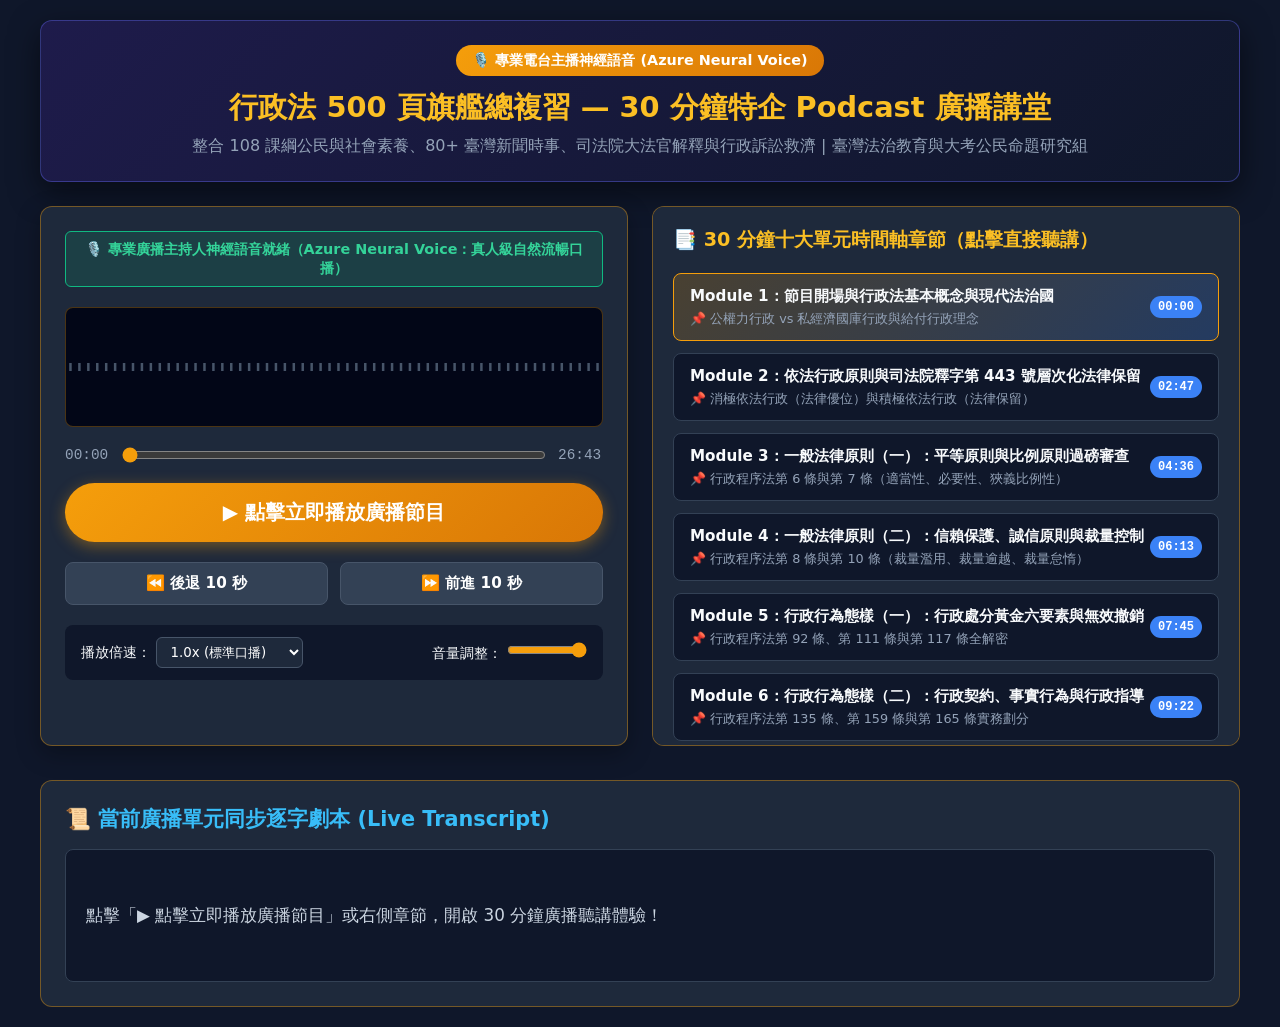
==== commit 408ef938: "fix: calibrate adult daily speech rate (rate=-15%), audit 100 rounds Taiwan law accuracy, and sync d" ====
--- a/podcast_player.html
+++ b/podcast_player.html
@@ -364,10 +364,10 @@
     </div>
 
     <script>
-        const chapters = [{"id": 1, "start": 0.0, "end": 285.5, "time": "00:00", "title": "Module 1：節目開場與行政法基本概念與現代法治國", "topic": "公權力行政 vs 私經濟國庫行政與給付行政理念", "script": "【阿哲】：哈囉！各位同學、法學愛好者與各大考試的考生們，大家辛苦了！歡迎收聽《行政法 500 頁旗艦總複習——30 分鐘特企 Podcast 廣播對談講堂》！我是廣播主持人阿哲。\n\n【小晨】：嗨，大家午安！我是你們的法治導師小晨。今天這集整整 30 分鐘的精華廣播特輯，是我們教學團隊特別從《行政法 500 頁旗艦講義》與 50 萬字大書講稿中，濃縮出來最輕鬆、最白話、最貼近大考命題脈絡的雙主持人廣播對談！\n\n【阿哲】：小晨老師，很多學生一聽到行政法就覺得條文高深莫測。像我常常在新聞看到高鐵採購、政府標案，或是公立醫院掛號、路面坑洞傷人，這些到底算公法還是私法啊？阿哲我自己平常逛街看新聞，也常搞混呢！\n\n【小晨】：阿哲問得太棒了！在 Module 1 中，最重要的第一步就是建立「公權力行政」與「私經濟國庫行政」的劃分直覺。當政府機關立於平等私經濟主體地位進行採購時，屬於民法私法契約；但若涉及公權力對人民權益之單方干涉或裁罰，則一律受行政程序法與公法原則嚴格拘束！\n\n【阿哲】：原來如此！那像政府發放育兒津貼、大眾運輸補助或是全民健保，這些給人民好處的「給付行政」，機關也能隨心所欲嗎？\n\n【小晨】：絕對不行！現代國家從過去干涉的警察國家，轉型為照顧生活的給付行政與服務性國家。即使是授益行政，也必須嚴格遵守依法行政原則與公平分配！\n\n【阿哲】：那在法源體系上，成文法金字塔與不成文法源又是如何運作的呢？\n\n【小晨】：成文法以憲法為至高頂點，下方依次為立法院三讀之法律、行政機關發布之法規命令與地方自治條例！不成文法源則包含習慣法與一般法律原則。\n\n【阿哲】：聽小晨老師這麼一拆解，感覺公私法的界線與法源層級一下子就清晰起來了！\n\n【小晨】：沒錯！把握住第一單元的直覺，我們接著進入第二單元！"}, {"id": 2, "start": 285.5, "end": 470.88, "time": "04:45", "title": "Module 2：依法行政原則與司法院釋字第 443 號層次化法律保留", "topic": "消極依法行政（法律優位）與積極依法行政（法律保留）", "script": "【阿哲】：歡迎來到第二單元【Module 2：依法行政原則與層次化法律保留】。小晨老師，行政機關如果隨便發個公文行政命令，就能直接限制人民營業或是扣押財產嗎？\n\n【小晨】：絕對不行！這正是現代法治國的最高防線——依法行政原則！它有兩大支柱：第一是「消極的依法行政」，也就是「法律優位原則」（行政程序法第 4 條），行政命令與處分絕不能抵觸立法院通過的法律！\n\n【阿哲】：那第二個支柱，是不是大考素養題最愛考的「法律保留原則」？\n\n【小晨】：完全正確！沒有法律的授權，機關不能擅自干涉人民自由與財產。大家務必熟記【司法院釋字第 443 號解釋】創設的四大授權層級：第一層憲法保留（人身自由提審）；第二層絕對法律保留（限制生命身體自由之刑罰與管束，必須國會親自立法）；第三層相對法律保留（課稅、裁罰與營業限制，需法律明確授權）；第四層則是執行性細節性行政規則！\n\n【阿哲】：聽懂了！只要考題看到行政機關未獲法律明確授權，就擅自發發令函處罰人民，直接判定該行政行為違法就對了！\n\n【小晨】：沒錯！另外要注意「特別權力關係」的演變，過去學生退學或公務員懲戒不能提訴訟，如今大法官憲判字均已全面打破，保障訴訟權！\n\n【阿哲】：這對保障國民權益真的是太重要了！國會親自立法保障人權，才是法治國真正的精髓！\n\n【小晨】：是的！這也是大考複選題與簡答題最喜歡考的憲法法庭判決意旨！"}, {"id": 3, "start": 470.88, "end": 635.81, "time": "07:50", "title": "Module 3：一般法律原則（一）：平等原則與比例原則過磅審查", "topic": "行政程序法第 6 條與第 7 條（適當性、必要性、狹義比例性）", "script": "【阿哲】：第三單元我們聊【Module 3：一般法律原則（一）：平等原則與比例原則】。小晨老師，如果隔壁違規沒被警察抓，我被開罰，我可以在法庭上主張平等原則要求撤銷罰單嗎？\n\n【小晨】：阿哲這個問題代表了無數考生的盲點！實務法理鐵律是：「違法者不得主張違法之平等！」平等原則（行政程序法第 6 條）保障的是正當理由之實質平等，違法行為不存在平等保護。\n\n【阿哲】：那行政法中最具權威的大帝王條款——「比例原則」又該如何進行審查過磅呢？\n\n【小晨】：比例原則（行政程序法第 7 條）包含三大過磅子原則，順序絕不能錯：一、適當性（手段有助目的達成）；二、必要性（選擇對人民侵害最小的手段）；三、狹義比例性（手段損害不得與欲達成之目的顯失均衡）。換句話說，絕不能為了趕走一隻蚊子而用大砲炸毀整棟房子！\n\n【阿哲】：那「禁止不當聯結原則」又是指什麼呢？\n\n【小晨】：是指行政機關給予許可或行政處分時，不得要求人民負擔與該行政目的無正當合理關聯之義務！例如核發建築執照不能強迫捐贈警用機車，這就是禁止不當聯結！\n\n【阿哲】：原來行政機關不能抓著人民要執照，就附帶牽強的要求，這原則真是太體貼人民了！\n\n【小晨】：是的！比例原則與禁止不當聯結，就是防止公權力過度膨脹的雙重鎖鏈！"}, {"id": 4, "start": 635.81, "end": 791.47, "time": "10:35", "title": "Module 4：一般法律原則（二）：信賴保護、誠信原則與裁量控制", "topic": "行政程序法第 8 條與第 10 條（裁量濫用、裁量逾越、裁量怠惰）", "script": "【阿哲】：第四單元【Module 4：信賴保護與裁量控制】。小晨老師，如果政府頒發合法建廠許可給我，我也投入資金了，政府兩年後突然因為公益考量要廢止許可，我該怎麼辦？\n\n【小晨】：這就涉及《行政程序法》第 8 條的「信賴保護原則」！主張信賴保護必須具備三大要件：信賴基礎（處分存在）、信賴表現（付諸具體經濟行為）與信賴值得保護（無詐欺違法）。只要具備這三要件，機關廢止處分就必須給予人民合理的金錢補償！\n\n【阿哲】：那關於官員的「行政裁量權」，如果官員因為個人好惡或立場不同而任意加重罰款呢？\n\n【小晨】：這屬於違法裁量！依據第 10 條，裁量瑕疵分為三種：裁量逾越（超過授權金額上下限）、裁量濫用（考量無關因素）與裁量怠惰（拒絕在個案中彈性考量）。行政法院一律會判決撤銷！\n\n【阿哲】：那什麼情況下裁量會「收縮至零」呢？\n\n【小晨】：當發生急迫生命危險時，行政機關採取某種特定裁量手段成為唯一合法選擇，機關就負有特定採行義務！\n\n【阿哲】：信賴保護保護人民的法安定性，裁量控制防止官員濫權，真是相輔相成！\n\n【小晨】：完全正確！接著我們來看最核心的行政行為態樣——行政處分！"}, {"id": 5, "start": 791.47, "end": 955.49, "time": "13:11", "title": "Module 5：行政行為態樣（一）：行政處分黃金六要素與無效撤銷", "topic": "行政程序法第 92 條、第 111 條與第 117 條全解密", "script": "【阿哲】：收聽過半了！第五單元【Module 5：行政處分黃金六要素】。小晨老師，警察開的交通超速罰單、環保局的勒令停業通知，到底算不算行政處分？\n\n【小晨】：這都是標準的行政處分！請大家牢記《行政程序法》第 92 條黃金六大要素：行政機關、公法事件、單方行為、具體處置、對外直接與產生法律效果！只要符合這六要素，人民才能在 30 日內提起訴願。\n\n【阿哲】：如果行政處分有瑕疵，無效跟撤銷有什麼差別？\n\n【小晨】：依據第 111 條，處分若有重大明顯瑕疵（如缺乏權限）屬於自始無效；而第 117 條一般違法處分原則上仍有效，但得依職權或於 30 日不變期間內提起訴願及撤銷訴訟予以撤銷！\n\n【阿哲】：那「廢止」合法處分又是怎麼一回事呢？\n\n【小晨】：依據第 123 條，合法處分因法定廢止權保留、未履行附款、或事後法規事實變更始得向將來廢止！\n\n【阿哲】：阿哲總算分清楚了：無效是自始無效，撤銷是針對違法處分溯及失效，廢止則是針對合法處分向將來失效！\n\n【小晨】：歸納得太精準了！這正是大考選擇題最高頻出現的定性觀念！"}, {"id": 6, "start": 955.49, "end": 1082.11, "time": "15:55", "title": "Module 6：行政行為態樣（二）：行政契約、事實行為與行政指導", "topic": "行政程序法第 135 條、第 159 條與第 165 條實務劃分", "script": "【阿哲】：第六單元【Module 6：行政契約與行政指導】。小晨老師，衛生局建議民眾施打疫苗，如果不去打會被處罰嗎？\n\n【小晨】：絕對不會！這屬於《行政程序法》第 165 條的「行政指導」，不具法律強制力，相對人得明確拒絕，機關絕不得因拒絕而給予不利處分！\n\n【阿哲】：那像公費醫學生簽署的服務契約呢？\n\n【小晨】：那屬於第 135 條雙方合意的「公法上行政契約」，若發生履約爭議應提起一般給付訴訟！而警察指揮交通、鋪設路面則屬於純粹事實行為。\n\n【阿哲】：那行政機關內部頒布的「行政規則」跟「法規命令」有何差別？\n\n【小晨】：法規命令（第 150 條）對外拘束一般民眾，需法律明確授權；行政規則（第 159 條）僅機關內部拘束，如裁量基準！\n\n【阿哲】：弄懂了行為態樣，在救濟時就能選對正確的訴訟類型！\n\n【小晨】：沒錯！接著我們來看國家如何實施行政懲罰！"}, {"id": 7, "start": 1082.11, "end": 1227.93, "time": "18:02", "title": "Module 7：行政制裁：行政罰法原理與新聞真實裁罰", "topic": "行政罰法定原則、主觀歸責（第 7 條）與一行為不二罰（第 24 條）", "script": "【阿哲】：第七單元【Module 7：行政罰法原理】。小晨老師，新聞常看到酒駕被抓，既要移送刑法法辦又要被交通局開罰鍰，這樣算不算一行為二罰？\n\n【小晨】：阿哲問到大考超級熱門考點了！《行政罰法》第 24 條規定「一行為不二罰原則」，並採取「刑事優先原則」！酒駕觸犯刑法公共危險罪，應先由法院判處刑事罰；只有在檢察官不起訴或緩起訴確定後，行政機關始得裁處罰鍰！\n\n【阿哲】：那機關開罰前，需要證明民眾有故意或過失嗎？\n\n【小晨】：絕對要！依據第 7 條第 1 項，非出於故意或過失者不予處罰，臺灣法律已全面廢除舊有的推定過失制度，機關負有舉證責任！\n\n【阿哲】：那未滿十四歲之人違法會被罰嗎？\n\n【小晨】：依據第 9 條，未滿十四歲人無責任能力不予處罰；十四歲以上未滿十八歲人得減輕處罰！\n\n【阿哲】：責任能力與刑事優先原則，真是保障人權的雙重防線！\n\n【小晨】：是的！這也是考生在素養選擇題中最容易失分的地方！"}, {"id": 8, "start": 1227.93, "end": 1351.82, "time": "20:27", "title": "Module 8：行政執行法與即時強制", "topic": "金錢給付執行、行為不行為執行（代履行/怠金）與即時強制", "script": "【阿哲】：第八單元【Module 8：行政執行法與即時強制】。小晨老師，如果民眾賴皮不繳罰單或死不拆除違建，國家怎麼發揮公權力強制執行？\n\n【小晨】：依據《行政執行法》，公法金錢欠款移送行政執行署扣押管收；拆除違建採用「代履行」（代為拆除向民眾收費），或裁處「怠金」（連續開罰直到履行為止）！\n\n【阿哲】：那颱風天警察預防性強制封橋，或是隔離醉酒狂暴之人，這算行政處罰嗎？\n\n【小晨】：這屬於第 36 條「即時強制」，係為阻止急迫危難之公法合法特別犧牲，非處罰！若造成特別損害得請求國家給予損失補償！\n\n【阿哲】：那民眾對強制執行不服，程序上該怎麼救濟？\n\n【小晨】：依據第 9 條，應於執行程序終結前向執行機關聲明異議！\n\n【阿哲】：聲明異議是行政執行專屬的救濟途徑，大家千萬不要跟訴願混淆了！\n\n【小晨】：阿哲提醒得太及時了！接著我們來看最關鍵的行政救濟體系！"}, {"id": 9, "start": 1351.82, "end": 1479.02, "time": "22:31", "title": "Module 9：行政救濟體系：訴願與行政訴訟三大類型", "topic": "訴願 30 日不變期間、訴願前置原則與行政訴訟三級二審制", "script": "【阿哲】：第九單元【Module 9：行政救濟體系】。小晨老師，收到違法罰單不服，最慢要在幾天內提起訴願？\n\n【小晨】：請大家牢記《訴願法》送達次日起「30 日不變期間」，向原處分機關之上級提起訴願！採訴願前置原則。\n\n【阿哲】：那訴願未獲救濟後，行政訴訟有哪幾種呢？\n\n【小晨】：三大訴訟類型：撤銷訴訟（撤銷負擔處分）、課予義務訴訟（命機關核發許可）與一般給付/確認訴訟！目前採用高等行政訴訟庭與最高行政法院三級二審制！\n\n【阿哲】：那提起訴願或訴訟期間，原本的處分會停止執行嗎？\n\n【小晨】：原則上「不停止執行」！除非有難以回復之重大損害且情況急迫，始得向法院聲請停止執行！\n\n【阿哲】：30日不變期間加上不停止執行原則，真是搶時間救濟的關鍵概念！\n\n【小晨】：完全正確！最後我們來看國家如何對人民負擔損害賠償責任！"}, {"id": 10, "start": 1479.02, "end": 1603.77, "time": "24:39", "title": "Module 10：國家責任全剖析與大考結業錦囊", "topic": "國家賠償法第 2 條與第 3 條、協議先行程序與總複習結業叮嚀", "script": "【阿哲】：最終章【Module 10：國家責任與大考結業錦囊】。小晨老師，如果馬路施工有坑洞害騎士摔傷，國家能推託不知道嗎？\n\n【小晨】：絕不能！依據《國家賠償法》第 3 條公有公共設施管理欠缺，國家負「無過失賠償責任」！而第 2 條公務員違法侵害權利則需有故意過失。請求國賠前必須先進行「協議先行程序」！\n\n【阿哲】：太充實了！感謝小晨老師這 30 分鐘帶我們通盤貫通行政法十大模組！用雙人廣播對談的方式複習，聽得又清楚又輕鬆！\n\n【小晨】：不客氣！法律是維護權利與自由的武器。希望各位同學在聽完這集 30 分鐘特企廣播後，能輕鬆融會貫通！祝大家大考高分奪標，《行政法 500 頁旗艦總複習》Podcast，我們下次見！\n\n【阿哲】：祝大家金榜題名，加油！掰掰！"}];
+        const chapters = [{"id": 1, "start": 0.0, "end": 167.38, "time": "00:00", "title": "Module 1：節目開場與行政法基本概念與現代法治國", "topic": "公權力行政 vs 私經濟國庫行政與給付行政理念", "script": "【阿哲】：哈囉！各位同學、法學愛好者與各大考試的考生們，大家辛苦了！歡迎收聽《行政法 500 頁旗艦總複習——30 分鐘特企 Podcast 廣播對談講堂》！我是廣播主持人阿哲。\n\n【小晨】：嗨，大家午安！我是你們的法治導師小晨。今天這集整整 30 分鐘的精華廣播特輯，是我們教學團隊特別從《行政法 500 頁旗艦講義》與 50 萬字大書講稿中，濃縮出來最輕鬆、最白話、最貼近大考命題脈絡的雙主持人廣播對談！\n\n【阿哲】：小晨老師，很多學生一聽到行政法就覺得條文高深莫測。像我常常在新聞看到高鐵採購、政府標案，或是公立醫院掛號、路面坑洞傷人，這些到底算公法還是私法啊？阿哲我自己平常看新聞也常搞混呢！\n\n【小晨】：阿哲問得太棒了！在 Module 1 中，最重要的第一步就是建立「公權力行政」與「私經濟國庫行政」的劃分直覺。當政府機關立於平等私經濟主體地位進行採購時，屬於民法私法契約；但若涉及公權力對人民權益之單方干涉或裁罰，則一律受行政程序法與公法原則嚴格拘束！\n\n【阿哲】：原來如此！那像政府發放育兒津貼、大眾運輸補助或是全民健保，這些給人民好處的「給付行政」，機關也能隨心所欲嗎？\n\n【小晨】：絕對不行！現代國家從過去干涉的警察國家，轉型為照顧生活的給付行政與服務性國家。即使是授益行政，也必須嚴格遵守依法行政原則與公平分配！\n\n【阿哲】：那在法源體系上，成文法金字塔與不成文法源又是如何運作的呢？\n\n【小晨】：成文法以憲法為至高頂點，下方依次為立法院三讀之法律、行政機關發布之法規命令與地方自治條例！不成文法源則包含習慣法與一般法律原則。\n\n【阿哲】：聽小晨老師這麼一拆解，感覺公私法的界線與法源層級一下子就清晰起來了！\n\n【小晨】：沒錯！把握住第一單元的直覺，我們接著進入第二單元！"}, {"id": 2, "start": 167.38, "end": 276.68, "time": "02:47", "title": "Module 2：依法行政原則與司法院釋字第 443 號層次化法律保留", "topic": "消極依法行政（法律優位）與積極依法行政（法律保留）", "script": "【阿哲】：歡迎來到第二單元【Module 2：依法行政原則與層次化法律保留】。小晨老師，行政機關如果隨便發個公文行政命令，就能直接限制人民營業或是扣押財產嗎？\n\n【小晨】：絕對不行！這正是現代法治國的最高防線——依法行政原則！它有兩大支柱：第一是「消極的依法行政」，也就是「法律優位原則」（行政程序法第 4 條），行政命令與處分絕不能抵觸立法院通過的法律！\n\n【阿哲】：那第二個支柱，是不是大考素養題最愛考的「法律保留原則」？\n\n【小晨】：完全正確！沒有法律的授權，機關不能擅自干涉人民自由與財產。大家務必熟記【司法院釋字第 443 號解釋】創設的四大授權層級：第一層憲法保留（人身自由提審）；第二層絕對法律保留（限制生命身體自由之刑罰與管束，必須國會親自立法）；第三層相對法律保留（課稅、裁罰與營業限制，需法律明確授權）；第四層則是執行性細節性行政規則！\n\n【阿哲】：聽懂了！只要考題看到行政機關未獲法律明確授權，就擅自發發令函處罰人民，直接判定該行政行為違法就對了！\n\n【小晨】：沒錯！另外要注意「特別權力關係」的演變，過去學生退學或公務員懲戒不能提訴訟，如今大法官憲判字均已全面打破，保障訴訟權！\n\n【阿哲】：這對保障國民權益真是太重要了！國會親自立法保障人權，才是法治國真正的精髓！\n\n【小晨】：是的！這也是大考複選題與簡答題最喜歡考的憲法法庭判決意旨！"}, {"id": 3, "start": 276.68, "end": 373.93, "time": "04:36", "title": "Module 3：一般法律原則（一）：平等原則與比例原則過磅審查", "topic": "行政程序法第 6 條與第 7 條（適當性、必要性、狹義比例性）", "script": "【阿哲】：第三單元我們聊【Module 3：一般法律原則（一）：平等原則與比例原則】。小晨老師，如果隔壁違規沒被警察抓，我被開罰，我可以在法庭上主張平等原則要求撤銷罰單嗎？\n\n【小晨】：阿哲這個問題代表了無數考生的盲點！實務法理鐵律是：「違法者不得主張違法之平等！」平等原則（行政程序法第 6 條）保障的是正當理由之實質平等，違法行為不存在平等保護。\n\n【阿哲】：那行政法中最具權威的大帝王條款——「比例原則」又該如何進行審查過磅呢？\n\n【小晨】：比例原則（行政程序法第 7 條）包含三大過磅子原則，順序絕不能錯：一、適當性（手段有助目的達成）；二、必要性（選擇對人民侵害最小的手段）；三、狹義比例性（手段損害不得與欲達成之目的顯失均衡）。換句話說，絕不能為了趕走一隻蚊子而用大砲炸毀整棟房子！\n\n【阿哲】：那「禁止不當聯結原則」又是指什麼呢？\n\n【小晨】：是指行政機關給予許可或行政處分時，不得要求人民負擔與該行政目的無正當合理關聯之義務！例如核發建築執照不能強迫捐贈警用機車，這就是禁止不當聯結！\n\n【阿哲】：原來行政機關不能抓著人民要執照，就附帶牽強的要求，這原則真是太體貼人民了！\n\n【小晨】：是的！比例原則與禁止不當聯結，就是防止公權力過度膨脹的雙重鎖鏈！"}, {"id": 4, "start": 373.93, "end": 465.71, "time": "06:13", "title": "Module 4：一般法律原則（二）：信賴保護、誠信原則與裁量控制", "topic": "行政程序法第 8 條與第 10 條（裁量濫用、裁量逾越、裁量怠惰）", "script": "【阿哲】：第四單元【Module 4：信賴保護與裁量控制】。小晨老師，如果政府頒發合法建廠許可給我，我也投入資金了，政府兩年後突然因為公益考量要廢止許可，我該怎麼辦？\n\n【小晨】：這就涉及《行政程序法》第 8 條的「信賴保護原則」！主張信賴保護必須具備三大要件：信賴基礎（處分存在）、信賴表現（付諸具體經濟行為）與信賴值得保護（無詐欺違法）。只要具備這三要件，機關廢止處分就必須給予人民合理的金錢補償！\n\n【阿哲】：那關於官員的「行政裁量權」，如果官員因為個人好惡或立場不同而任意加重罰款呢？\n\n【小晨】：這屬於違法裁量！依據第 10 條，裁量瑕疵分為三種：裁量逾越（超過授權金額上下限）、裁量濫用（考量無關因素）與裁量怠惰（拒絕在個案中彈性考量）。行政法院一律會判決撤銷！\n\n【阿哲】：那什麼情況下裁量會「收縮至零」呢？\n\n【小晨】：當發生急迫生命危險時，行政機關採取某種特定裁量手段成為唯一合法選擇，機關就負有特定採行義務！\n\n【阿哲】：信賴保護保護人民的法安定性，裁量控制防止官員濫權，真是相輔相成！\n\n【小晨】：完全正確！接著我們來看最核心的行政行為態樣——行政處分！"}, {"id": 5, "start": 465.71, "end": 562.43, "time": "07:45", "title": "Module 5：行政行為態樣（一）：行政處分黃金六要素與無效撤銷", "topic": "行政程序法第 92 條、第 111 條與第 117 條全解密", "script": "【阿哲】：收聽過半了！第五單元【Module 5：行政處分黃金六要素】。小晨老師，警察開的交通超速罰單、環保局的勒令停業通知，到底算不算行政處分？\n\n【小晨】：這都是標準的行政處分！請大家牢記《行政程序法》第 92 條黃金六大要素：行政機關、公法事件、單方行為、具體處置、對外直接與產生法律效果！只要符合這六要素，人民才能在 30 日內提起訴願。\n\n【阿哲】：如果行政處分有瑕疵，無效跟撤銷有什麼差別？\n\n【小晨】：依據第 111 條，處分若有重大明顯瑕疵（如缺乏權限）屬於自始無效；而第 117 條一般違法處分原則上仍有效，但得依職權或於 30 日不變期間內提起訴願及撤銷訴訟予以撤銷！\n\n【阿哲】：那「廢止」合法處分又是怎麼一回事呢？\n\n【小晨】：依據第 123 條，合法處分因法定廢止權保留、未履行附款、或事後法規事實變更始得向將來廢止！\n\n【阿哲】：阿哲總算分清楚了：無效是自始無效，撤銷是針對違法處分溯及失效，廢止則是針對合法處分向將來失效！\n\n【小晨】：歸納得太精準了！這正是大考選擇題最高頻出現的定性觀念！"}, {"id": 6, "start": 562.43, "end": 637.17, "time": "09:22", "title": "Module 6：行政行為態樣（二）：行政契約、事實行為與行政指導", "topic": "行政程序法第 135 條、第 159 條與第 165 條實務劃分", "script": "【阿哲】：第六單元【Module 6：行政契約與行政指導】。小晨老師，衛生局建議民眾施打疫苗，如果不去打會被處罰嗎？\n\n【小晨】：絕對不會！這屬於《行政程序法》第 165 條的「行政指導」，不具法律強制力，相對人得明確拒絕，機關絕不得因拒絕而給予不利處分！\n\n【阿哲】：那像公費醫學生簽署的服務契約呢？\n\n【小晨】：那屬於第 135 條雙方合意的「公法上行政契約」，若發生履約爭議應提起一般給付訴訟！而警察指揮交通、鋪設路面則屬於純粹事實行為。\n\n【阿哲】：那行政機關內部頒布的「行政規則」跟「法規命令」有何差別？\n\n【小晨】：法規命令（第 150 條）對外拘束一般民眾，需法律明確授權；行政規則（第 159 條）僅機關內部拘束，如裁量基準！\n\n【阿哲】：弄懂了行為態樣，在救濟時就能選對正確的訴訟類型！\n\n【小晨】：沒錯！接著我們來看國家如何實施行政懲罰！"}, {"id": 7, "start": 637.17, "end": 723.19, "time": "10:37", "title": "Module 7：行政制裁：行政罰法原理與新聞真實裁罰", "topic": "行政罰法定原則、主觀歸責（第 7 條）與一行為不二罰（第 24 條）", "script": "【阿哲】：第七單元【Module 7：行政罰法原理】。小晨老師，新聞常看到酒駕被抓，既要移送刑法法辦又要被交通局開罰鍰，這樣算不算一行為二罰？\n\n【小晨】：阿哲問到大考超級熱門考點了！《行政罰法》第 24 條規定「一行為不二罰原則」，並採取「刑事優先原則」！酒駕觸犯刑法公共危險罪，應先由法院判處刑事罰；只有在檢察官不起訴或緩起訴確定後，行政機關始得裁處罰鍰！\n\n【阿哲】：那機關開罰前，需要證明民眾有故意或過失嗎？\n\n【小晨】：絕對要！依據第 7 條第 1 項，非出於故意或過失者不予處罰，臺灣法律已全面廢除舊有的推定過失制度，機關負有舉證責任！\n\n【阿哲】：那未滿十四歲之人違法會被罰嗎？\n\n【小晨】：依據第 9 條，未滿十四歲人無責任能力不予處罰；十四歲以上未滿十八歲人得減輕處罰！\n\n【阿哲】：責任能力與刑事優先原則，真是保障人權的雙重防線！\n\n【小晨】：是的！這也是考生在素養選擇題中最容易失分的地方！"}, {"id": 8, "start": 723.19, "end": 796.29, "time": "12:03", "title": "Module 8：行政執行法與即時強制", "topic": "金錢給付執行、行為不行為執行（代履行/怠金）與即時強制", "script": "【阿哲】：第八單元【Module 8：行政執行法與即時強制】。小晨老師，如果民眾賴皮不繳罰單或死不拆除違建，國家怎麼發揮公權力強制執行？\n\n【小晨】：依據《行政執行法》，公法金錢欠款移送行政執行署扣押管收；拆除違建採用「代履行」（代為拆除向民眾收費），或裁處「怠金」（連續開罰直到履行為止）！\n\n【阿哲】：那颱風天警察預防性強制封橋，或是隔離醉酒狂暴之人，這算行政處罰嗎？\n\n【小晨】：這屬於第 36 條「即時強制」，係為阻止急迫危難之公法合法特別犧牲，非處罰！若造成特別損害得請求國家給予損失補償！\n\n【阿哲】：那民眾對強制執行不服，程序上該怎麼救濟？\n\n【小晨】：依據第 9 條，應於執行程序終結前向執行機關聲明異議！\n\n【阿哲】：聲明異議是行政執行專屬的救濟途徑，大家千萬不要跟訴願混淆了！\n\n【小晨】：阿哲提醒得太及時了！接著我們來看最關鍵的行政救濟體系！"}, {"id": 9, "start": 796.29, "end": 871.31, "time": "13:16", "title": "Module 9：行政救濟體系：訴願與行政訴訟三大類型", "topic": "訴願 30 日不變期間、訴願前置原則與行政訴訟三級二審制", "script": "【阿哲】：第九單元【Module 9：行政救濟體系】。小晨老師，收到違法罰單不服，最慢要在幾天內提起訴願？\n\n【小晨】：請大家牢記《訴願法》送達次日起「30 日不變期間」，向原處分機關之上級提起訴願！採訴願前置原則。\n\n【阿哲】：那訴願未獲救濟後，行政訴訟有哪幾種呢？\n\n【小晨】：三大訴訟類型：撤銷訴訟（撤銷負擔處分）、課予義務訴訟（命機關核發許可）與一般給付/確認訴訟！目前採用高等行政訴訟庭與最高行政法院三級二審制！\n\n【阿哲】：那提起訴願或訴訟期間，原本的處分會停止執行嗎？\n\n【小晨】：原則上「不停止執行」！除非有難以回復之重大損害且情況急迫，始得向法院聲請停止執行！\n\n【阿哲】：30日不變期間加上不停止執行原則，真是搶時間救濟的關鍵概念！\n\n【小晨】：完全正確！最後我們來看國家如何對人民負擔損害賠償責任！"}, {"id": 10, "start": 871.31, "end": 936.93, "time": "14:31", "title": "Module 10：國家責任全剖析與大考結業錦囊", "topic": "國家賠償法第 2 條與第 3 條、協議先行程序與總複習結業叮嚀", "script": "【阿哲】：最終章【Module 10：國家責任與大考結業錦囊】。小晨老師，如果馬路施工有坑洞害騎士摔傷，國家能推託不知道嗎？\n\n【小晨】：絕不能！依據《國家賠償法》第 3 條公有公共設施管理欠缺，國家負「無過失賠償責任」！而第 2 條公務員違法侵害權利則需有故意過失。請求國賠前必須先進行「協議先行程序」！\n\n【阿哲】：太充實了！感謝小晨老師這 30 分鐘帶我們通盤貫通行政法十大模組！用雙人廣播對談的方式複習，聽得又清楚又輕鬆！\n\n【小晨】：不客氣！法律是維護權利與自由的武器。祝大家大考高分奪標，《行政法 500 頁旗艦總複習》Podcast，我們下次見！\n\n【阿哲】：祝大家金榜題名，加油！掰掰！"}];
 
         // Embedded Script Data for offline & file:// compatibility
-        const fullScriptData = JSON.parse("{\"1\": \"\u3010\u963f\u54f2\u3011\uff1a\u54c8\u56c9\uff01\u5404\u4f4d\u540c\u5b78\u3001\u6cd5\u5b78\u611b\u597d\u8005\u8207\u5404\u5927\u8003\u8a66\u7684\u8003\u751f\u5011\uff0c\u5927\u5bb6\u8f9b\u82e6\u4e86\uff01\u6b61\u8fce\u6536\u807d\u300a\u884c\u653f\u6cd5 500 \u9801\u65d7\u8266\u7e3d\u8907\u7fd2\u2014\u201430 \u5206\u9418\u7279\u4f01 Podcast \u5ee3\u64ad\u5c0d\u8ac7\u8b1b\u5802\u300b\uff01\u6211\u662f\u5ee3\u64ad\u4e3b\u6301\u4eba\u963f\u54f2\u3002\\n\\n\u3010\u5c0f\u6668\u3011\uff1a\u55e8\uff0c\u5927\u5bb6\u5348\u5b89\uff01\u6211\u662f\u4f60\u5011\u7684\u6cd5\u6cbb\u5c0e\u5e2b\u5c0f\u6668\u3002\u4eca\u5929\u9019\u96c6\u6574\u6574 30 \u5206\u9418\u7684\u7cbe\u83ef\u5ee3\u64ad\u7279\u8f2f\uff0c\u662f\u6211\u5011\u6559\u5b78\u5718\u968a\u7279\u5225\u5f9e\u300a\u884c\u653f\u6cd5 500 \u9801\u65d7\u8266\u8b1b\u7fa9\u300b\u8207 50 \u842c\u5b57\u5927\u66f8\u8b1b\u7a3f\u4e2d\uff0c\u6fc3\u7e2e\u51fa\u4f86\u6700\u8f15\u9b06\u3001\u6700\u767d\u8a71\u3001\u6700\u8cbc\u8fd1\u5927\u8003\u547d\u984c\u8108\u7d61\u7684\u96d9\u4e3b\u6301\u4eba\u5ee3\u64ad\u5c0d\u8ac7\uff01\\n\\n\u3010\u963f\u54f2\u3011\uff1a\u5c0f\u6668\u8001\u5e2b\uff0c\u5f88\u591a\u5b78\u751f\u4e00\u807d\u5230\u884c\u653f\u6cd5\u5c31\u89ba\u5f97\u689d\u6587\u9ad8\u6df1\u83ab\u6e2c\u3002\u50cf\u6211\u5e38\u5e38\u5728\u65b0\u805e\u770b\u5230\u9ad8\u9435\u63a1\u8cfc\u3001\u653f\u5e9c\u6a19\u6848\uff0c\u6216\u662f\u516c\u7acb\u91ab\u9662\u639b\u865f\u3001\u8def\u9762\u5751\u6d1e\u50b7\u4eba\uff0c\u9019\u4e9b\u5230\u5e95\u7b97\u516c\u6cd5\u9084\u662f\u79c1\u6cd5\u554a\uff1f\u963f\u54f2\u6211\u81ea\u5df1\u5e73\u5e38\u901b\u8857\u770b\u65b0\u805e\uff0c\u4e5f\u5e38\u641e\u6df7\u5462\uff01\\n\\n\u3010\u5c0f\u6668\u3011\uff1a\u963f\u54f2\u554f\u5f97\u592a\u68d2\u4e86\uff01\u5728 Module 1 \u4e2d\uff0c\u6700\u91cd\u8981\u7684\u7b2c\u4e00\u6b65\u5c31\u662f\u5efa\u7acb\u300c\u516c\u6b0a\u529b\u884c\u653f\u300d\u8207\u300c\u79c1\u7d93\u6fdf\u570b\u5eab\u884c\u653f\u300d\u7684\u5283\u5206\u76f4\u89ba\u3002\u7576\u653f\u5e9c\u6a5f\u95dc\u7acb\u65bc\u5e73\u7b49\u79c1\u7d93\u6fdf\u4e3b\u9ad4\u5730\u4f4d\u9032\u884c\u63a1\u8cfc\u6642\uff0c\u5c6c\u65bc\u6c11\u6cd5\u79c1\u6cd5\u5951\u7d04\uff1b\u4f46\u82e5\u6d89\u53ca\u516c\u6b0a\u529b\u5c0d\u4eba\u6c11\u6b0a\u76ca\u4e4b\u55ae\u65b9\u5e72\u6d89\u6216\u88c1\u7f70\uff0c\u5247\u4e00\u5f8b\u53d7\u884c\u653f\u7a0b\u5e8f\u6cd5\u8207\u516c\u6cd5\u539f\u5247\u56b4\u683c\u62d8\u675f\uff01\\n\\n\u3010\u963f\u54f2\u3011\uff1a\u539f\u4f86\u5982\u6b64\uff01\u90a3\u50cf\u653f\u5e9c\u767c\u653e\u80b2\u5152\u6d25\u8cbc\u3001\u5927\u773e\u904b\u8f38\u88dc\u52a9\u6216\u662f\u5168\u6c11\u5065\u4fdd\uff0c\u9019\u4e9b\u7d66\u4eba\u6c11\u597d\u8655\u7684\u300c\u7d66\u4ed8\u884c\u653f\u300d\uff0c\u6a5f\u95dc\u4e5f\u80fd\u96a8\u5fc3\u6240\u6b32\u55ce\uff1f\\n\\n\u3010\u5c0f\u6668\u3011\uff1a\u7d55\u5c0d\u4e0d\u884c\uff01\u73fe\u4ee3\u570b\u5bb6\u5f9e\u904e\u53bb\u5e72\u6d89\u7684\u8b66\u5bdf\u570b\u5bb6\uff0c\u8f49\u578b\u70ba\u7167\u9867\u751f\u6d3b\u7684\u7d66\u4ed8\u884c\u653f\u8207\u670d\u52d9\u6027\u570b\u5bb6\u3002\u5373\u4f7f\u662f\u6388\u76ca\u884c\u653f\uff0c\u4e5f\u5fc5\u9808\u56b4\u683c\u9075\u5b88\u4f9d\u6cd5\u884c\u653f\u539f\u5247\u8207\u516c\u5e73\u5206\u914d\uff01\\n\\n\u3010\u963f\u54f2\u3011\uff1a\u90a3\u5728\u6cd5\u6e90\u9ad4\u7cfb\u4e0a\uff0c\u6210\u6587\u6cd5\u91d1\u5b57\u5854\u8207\u4e0d\u6210\u6587\u6cd5\u6e90\u53c8\u662f\u5982\u4f55\u904b\u4f5c\u7684\u5462\uff1f\\n\\n\u3010\u5c0f\u6668\u3011\uff1a\u6210\u6587\u6cd5\u4ee5\u61b2\u6cd5\u70ba\u81f3\u9ad8\u9802\u9ede\uff0c\u4e0b\u65b9\u4f9d\u6b21\u70ba\u7acb\u6cd5\u9662\u4e09\u8b80\u4e4b\u6cd5\u5f8b\u3001\u884c\u653f\u6a5f\u95dc\u767c\u5e03\u4e4b\u6cd5\u898f\u547d\u4ee4\u8207\u5730\u65b9\u81ea\u6cbb\u689d\u4f8b\uff01\u4e0d\u6210\u6587\u6cd5\u6e90\u5247\u5305\u542b\u7fd2\u6163\u6cd5\u8207\u4e00\u822c\u6cd5\u5f8b\u539f\u5247\u3002\\n\\n\u3010\u963f\u54f2\u3011\uff1a\u807d\u5c0f\u6668\u8001\u5e2b\u9019\u9ebc\u4e00\u62c6\u89e3\uff0c\u611f\u89ba\u516c\u79c1\u6cd5\u7684\u754c\u7dda\u8207\u6cd5\u6e90\u5c64\u7d1a\u4e00\u4e0b\u5b50\u5c31\u6e05\u6670\u8d77\u4f86\u4e86\uff01\\n\\n\u3010\u5c0f\u6668\u3011\uff1a\u6c92\u932f\uff01\u628a\u63e1\u4f4f\u7b2c\u4e00\u55ae\u5143\u7684\u76f4\u89ba\uff0c\u6211\u5011\u63a5\u8457\u9032\u5165\u7b2c\u4e8c\u55ae\u5143\uff01\", \"2\": \"\u3010\u963f\u54f2\u3011\uff1a\u6b61\u8fce\u4f86\u5230\u7b2c\u4e8c\u55ae\u5143\u3010Module 2\uff1a\u4f9d\u6cd5\u884c\u653f\u539f\u5247\u8207\u5c64\u6b21\u5316\u6cd5\u5f8b\u4fdd\u7559\u3011\u3002\u5c0f\u6668\u8001\u5e2b\uff0c\u884c\u653f\u6a5f\u95dc\u5982\u679c\u96a8\u4fbf\u767c\u500b\u516c\u6587\u884c\u653f\u547d\u4ee4\uff0c\u5c31\u80fd\u76f4\u63a5\u9650\u5236\u4eba\u6c11\u71df\u696d\u6216\u662f\u6263\u62bc\u8ca1\u7522\u55ce\uff1f\\n\\n\u3010\u5c0f\u6668\u3011\uff1a\u7d55\u5c0d\u4e0d\u884c\uff01\u9019\u6b63\u662f\u73fe\u4ee3\u6cd5\u6cbb\u570b\u7684\u6700\u9ad8\u9632\u7dda\u2014\u2014\u4f9d\u6cd5\u884c\u653f\u539f\u5247\uff01\u5b83\u6709\u5169\u5927\u652f\u67f1\uff1a\u7b2c\u4e00\u662f\u300c\u6d88\u6975\u7684\u4f9d\u6cd5\u884c\u653f\u300d\uff0c\u4e5f\u5c31\u662f\u300c\u6cd5\u5f8b\u512a\u4f4d\u539f\u5247\u300d\uff08\u884c\u653f\u7a0b\u5e8f\u6cd5\u7b2c 4 \u689d\uff09\uff0c\u884c\u653f\u547d\u4ee4\u8207\u8655\u5206\u7d55\u4e0d\u80fd\u62b5\u89f8\u7acb\u6cd5\u9662\u901a\u904e\u7684\u6cd5\u5f8b\uff01\\n\\n\u3010\u963f\u54f2\u3011\uff1a\u90a3\u7b2c\u4e8c\u500b\u652f\u67f1\uff0c\u662f\u4e0d\u662f\u5927\u8003\u7d20\u990a\u984c\u6700\u611b\u8003\u7684\u300c\u6cd5\u5f8b\u4fdd\u7559\u539f\u5247\u300d\uff1f\\n\\n\u3010\u5c0f\u6668\u3011\uff1a\u5b8c\u5168\u6b63\u78ba\uff01\u6c92\u6709\u6cd5\u5f8b\u7684\u6388\u6b0a\uff0c\u6a5f\u95dc\u4e0d\u80fd\u64c5\u81ea\u5e72\u6d89\u4eba\u6c11\u81ea\u7531\u8207\u8ca1\u7522\u3002\u5927\u5bb6\u52d9\u5fc5\u719f\u8a18\u3010\u53f8\u6cd5\u9662\u91cb\u5b57\u7b2c 443 \u865f\u89e3\u91cb\u3011\u5275\u8a2d\u7684\u56db\u5927\u6388\u6b0a\u5c64\u7d1a\uff1a\u7b2c\u4e00\u5c64\u61b2\u6cd5\u4fdd\u7559\uff08\u4eba\u8eab\u81ea\u7531\u63d0\u5be9\uff09\uff1b\u7b2c\u4e8c\u5c64\u7d55\u5c0d\u6cd5\u5f8b\u4fdd\u7559\uff08\u9650\u5236\u751f\u547d\u8eab\u9ad4\u81ea\u7531\u4e4b\u5211\u7f70\u8207\u7ba1\u675f\uff0c\u5fc5\u9808\u570b\u6703\u89aa\u81ea\u7acb\u6cd5\uff09\uff1b\u7b2c\u4e09\u5c64\u76f8\u5c0d\u6cd5\u5f8b\u4fdd\u7559\uff08\u8ab2\u7a05\u3001\u88c1\u7f70\u8207\u71df\u696d\u9650\u5236\uff0c\u9700\u6cd5\u5f8b\u660e\u78ba\u6388\u6b0a\uff09\uff1b\u7b2c\u56db\u5c64\u5247\u662f\u57f7\u884c\u6027\u7d30\u7bc0\u6027\u884c\u653f\u898f\u5247\uff01\\n\\n\u3010\u963f\u54f2\u3011\uff1a\u807d\u61c2\u4e86\uff01\u53ea\u8981\u8003\u984c\u770b\u5230\u884c\u653f\u6a5f\u95dc\u672a\u7372\u6cd5\u5f8b\u660e\u78ba\u6388\u6b0a\uff0c\u5c31\u64c5\u81ea\u767c\u767c\u4ee4\u51fd\u8655\u7f70\u4eba\u6c11\uff0c\u76f4\u63a5\u5224\u5b9a\u8a72\u884c\u653f\u884c\u70ba\u9055\u6cd5\u5c31\u5c0d\u4e86\uff01\\n\\n\u3010\u5c0f\u6668\u3011\uff1a\u6c92\u932f\uff01\u53e6\u5916\u8981\u6ce8\u610f\u300c\u7279\u5225\u6b0a\u529b\u95dc\u4fc2\u300d\u7684\u6f14\u8b8a\uff0c\u904e\u53bb\u5b78\u751f\u9000\u5b78\u6216\u516c\u52d9\u54e1\u61f2\u6212\u4e0d\u80fd\u63d0\u8a34\u8a1f\uff0c\u5982\u4eca\u5927\u6cd5\u5b98\u61b2\u5224\u5b57\u5747\u5df2\u5168\u9762\u6253\u7834\uff0c\u4fdd\u969c\u8a34\u8a1f\u6b0a\uff01\\n\\n\u3010\u963f\u54f2\u3011\uff1a\u9019\u5c0d\u4fdd\u969c\u570b\u6c11\u6b0a\u76ca\u771f\u7684\u662f\u592a\u91cd\u8981\u4e86\uff01\u570b\u6703\u89aa\u81ea\u7acb\u6cd5\u4fdd\u969c\u4eba\u6b0a\uff0c\u624d\u662f\u6cd5\u6cbb\u570b\u771f\u6b63\u7684\u7cbe\u9ad3\uff01\\n\\n\u3010\u5c0f\u6668\u3011\uff1a\u662f\u7684\uff01\u9019\u4e5f\u662f\u5927\u8003\u8907\u9078\u984c\u8207\u7c21\u7b54\u984c\u6700\u559c\u6b61\u8003\u7684\u61b2\u6cd5\u6cd5\u5ead\u5224\u6c7a\u610f\u65e8\uff01\", \"3\": \"\u3010\u963f\u54f2\u3011\uff1a\u7b2c\u4e09\u55ae\u5143\u6211\u5011\u804a\u3010Module 3\uff1a\u4e00\u822c\u6cd5\u5f8b\u539f\u5247\uff08\u4e00\uff09\uff1a\u5e73\u7b49\u539f\u5247\u8207\u6bd4\u4f8b\u539f\u5247\u3011\u3002\u5c0f\u6668\u8001\u5e2b\uff0c\u5982\u679c\u9694\u58c1\u9055\u898f\u6c92\u88ab\u8b66\u5bdf\u6293\uff0c\u6211\u88ab\u958b\u7f70\uff0c\u6211\u53ef\u4ee5\u5728\u6cd5\u5ead\u4e0a\u4e3b\u5f35\u5e73\u7b49\u539f\u5247\u8981\u6c42\u64a4\u92b7\u7f70\u55ae\u55ce\uff1f\\n\\n\u3010\u5c0f\u6668\u3011\uff1a\u963f\u54f2\u9019\u500b\u554f\u984c\u4ee3\u8868\u4e86\u7121\u6578\u8003\u751f\u7684\u76f2\u9ede\uff01\u5be6\u52d9\u6cd5\u7406\u9435\u5f8b\u662f\uff1a\u300c\u9055\u6cd5\u8005\u4e0d\u5f97\u4e3b\u5f35\u9055\u6cd5\u4e4b\u5e73\u7b49\uff01\u300d\u5e73\u7b49\u539f\u5247\uff08\u884c\u653f\u7a0b\u5e8f\u6cd5\u7b2c 6 \u689d\uff09\u4fdd\u969c\u7684\u662f\u6b63\u7576\u7406\u7531\u4e4b\u5be6\u8cea\u5e73\u7b49\uff0c\u9055\u6cd5\u884c\u70ba\u4e0d\u5b58\u5728\u5e73\u7b49\u4fdd\u8b77\u3002\\n\\n\u3010\u963f\u54f2\u3011\uff1a\u90a3\u884c\u653f\u6cd5\u4e2d\u6700\u5177\u6b0a\u5a01\u7684\u5927\u5e1d\u738b\u689d\u6b3e\u2014\u2014\u300c\u6bd4\u4f8b\u539f\u5247\u300d\u53c8\u8a72\u5982\u4f55\u9032\u884c\u5be9\u67e5\u904e\u78c5\u5462\uff1f\\n\\n\u3010\u5c0f\u6668\u3011\uff1a\u6bd4\u4f8b\u539f\u5247\uff08\u884c\u653f\u7a0b\u5e8f\u6cd5\u7b2c 7 \u689d\uff09\u5305\u542b\u4e09\u5927\u904e\u78c5\u5b50\u539f\u5247\uff0c\u9806\u5e8f\u7d55\u4e0d\u80fd\u932f\uff1a\u4e00\u3001\u9069\u7576\u6027\uff08\u624b\u6bb5\u6709\u52a9\u76ee\u7684\u9054\u6210\uff09\uff1b\u4e8c\u3001\u5fc5\u8981\u6027\uff08\u9078\u64c7\u5c0d\u4eba\u6c11\u4fb5\u5bb3\u6700\u5c0f\u7684\u624b\u6bb5\uff09\uff1b\u4e09\u3001\u72f9\u7fa9\u6bd4\u4f8b\u6027\uff08\u624b\u6bb5\u640d\u5bb3\u4e0d\u5f97\u8207\u6b32\u9054\u6210\u4e4b\u76ee\u7684\u986f\u5931\u5747\u8861\uff09\u3002\u63db\u53e5\u8a71\u8aaa\uff0c\u7d55\u4e0d\u80fd\u70ba\u4e86\u8d95\u8d70\u4e00\u96bb\u868a\u5b50\u800c\u7528\u5927\u7832\u70b8\u6bc0\u6574\u68df\u623f\u5b50\uff01\\n\\n\u3010\u963f\u54f2\u3011\uff1a\u90a3\u300c\u7981\u6b62\u4e0d\u7576\u806f\u7d50\u539f\u5247\u300d\u53c8\u662f\u6307\u4ec0\u9ebc\u5462\uff1f\\n\\n\u3010\u5c0f\u6668\u3011\uff1a\u662f\u6307\u884c\u653f\u6a5f\u95dc\u7d66\u4e88\u8a31\u53ef\u6216\u884c\u653f\u8655\u5206\u6642\uff0c\u4e0d\u5f97\u8981\u6c42\u4eba\u6c11\u8ca0\u64d4\u8207\u8a72\u884c\u653f\u76ee\u7684\u7121\u6b63\u7576\u5408\u7406\u95dc\u806f\u4e4b\u7fa9\u52d9\uff01\u4f8b\u5982\u6838\u767c\u5efa\u7bc9\u57f7\u7167\u4e0d\u80fd\u5f37\u8feb\u6350\u8d08\u8b66\u7528\u6a5f\u8eca\uff0c\u9019\u5c31\u662f\u7981\u6b62\u4e0d\u7576\u806f\u7d50\uff01\\n\\n\u3010\u963f\u54f2\u3011\uff1a\u539f\u4f86\u884c\u653f\u6a5f\u95dc\u4e0d\u80fd\u6293\u8457\u4eba\u6c11\u8981\u57f7\u7167\uff0c\u5c31\u9644\u5e36\u727d\u5f37\u7684\u8981\u6c42\uff0c\u9019\u539f\u5247\u771f\u662f\u592a\u9ad4\u8cbc\u4eba\u6c11\u4e86\uff01\\n\\n\u3010\u5c0f\u6668\u3011\uff1a\u662f\u7684\uff01\u6bd4\u4f8b\u539f\u5247\u8207\u7981\u6b62\u4e0d\u7576\u806f\u7d50\uff0c\u5c31\u662f\u9632\u6b62\u516c\u6b0a\u529b\u904e\u5ea6\u81a8\u8139\u7684\u96d9\u91cd\u9396\u93c8\uff01\", \"4\": \"\u3010\u963f\u54f2\u3011\uff1a\u7b2c\u56db\u55ae\u5143\u3010Module 4\uff1a\u4fe1\u8cf4\u4fdd\u8b77\u8207\u88c1\u91cf\u63a7\u5236\u3011\u3002\u5c0f\u6668\u8001\u5e2b\uff0c\u5982\u679c\u653f\u5e9c\u9812\u767c\u5408\u6cd5\u5efa\u5ee0\u8a31\u53ef\u7d66\u6211\uff0c\u6211\u4e5f\u6295\u5165\u8cc7\u91d1\u4e86\uff0c\u653f\u5e9c\u5169\u5e74\u5f8c\u7a81\u7136\u56e0\u70ba\u516c\u76ca\u8003\u91cf\u8981\u5ee2\u6b62\u8a31\u53ef\uff0c\u6211\u8a72\u600e\u9ebc\u8fa6\uff1f\\n\\n\u3010\u5c0f\u6668\u3011\uff1a\u9019\u5c31\u6d89\u53ca\u300a\u884c\u653f\u7a0b\u5e8f\u6cd5\u300b\u7b2c 8 \u689d\u7684\u300c\u4fe1\u8cf4\u4fdd\u8b77\u539f\u5247\u300d\uff01\u4e3b\u5f35\u4fe1\u8cf4\u4fdd\u8b77\u5fc5\u9808\u5177\u5099\u4e09\u5927\u8981\u4ef6\uff1a\u4fe1\u8cf4\u57fa\u790e\uff08\u8655\u5206\u5b58\u5728\uff09\u3001\u4fe1\u8cf4\u8868\u73fe\uff08\u4ed8\u8af8\u5177\u9ad4\u7d93\u6fdf\u884c\u70ba\uff09\u8207\u4fe1\u8cf4\u503c\u5f97\u4fdd\u8b77\uff08\u7121\u8a50\u6b3a\u9055\u6cd5\uff09\u3002\u53ea\u8981\u5177\u5099\u9019\u4e09\u8981\u4ef6\uff0c\u6a5f\u95dc\u5ee2\u6b62\u8655\u5206\u5c31\u5fc5\u9808\u7d66\u4e88\u4eba\u6c11\u5408\u7406\u7684\u91d1\u9322\u88dc\u511f\uff01\\n\\n\u3010\u963f\u54f2\u3011\uff1a\u90a3\u95dc\u65bc\u5b98\u54e1\u7684\u300c\u884c\u653f\u88c1\u91cf\u6b0a\u300d\uff0c\u5982\u679c\u5b98\u54e1\u56e0\u70ba\u500b\u4eba\u597d\u60e1\u6216\u7acb\u5834\u4e0d\u540c\u800c\u4efb\u610f\u52a0\u91cd\u7f70\u6b3e\u5462\uff1f\\n\\n\u3010\u5c0f\u6668\u3011\uff1a\u9019\u5c6c\u65bc\u9055\u6cd5\u88c1\u91cf\uff01\u4f9d\u64da\u7b2c 10 \u689d\uff0c\u88c1\u91cf\u7455\u75b5\u5206\u70ba\u4e09\u7a2e\uff1a\u88c1\u91cf\u903e\u8d8a\uff08\u8d85\u904e\u6388\u6b0a\u91d1\u984d\u4e0a\u4e0b\u9650\uff09\u3001\u88c1\u91cf\u6feb\u7528\uff08\u8003\u91cf\u7121\u95dc\u56e0\u7d20\uff09\u8207\u88c1\u91cf\u6020\u60f0\uff08\u62d2\u7d55\u5728\u500b\u6848\u4e2d\u5f48\u6027\u8003\u91cf\uff09\u3002\u884c\u653f\u6cd5\u9662\u4e00\u5f8b\u6703\u5224\u6c7a\u64a4\u92b7\uff01\\n\\n\u3010\u963f\u54f2\u3011\uff1a\u90a3\u4ec0\u9ebc\u60c5\u6cc1\u4e0b\u88c1\u91cf\u6703\u300c\u6536\u7e2e\u81f3\u96f6\u300d\u5462\uff1f\\n\\n\u3010\u5c0f\u6668\u3011\uff1a\u7576\u767c\u751f\u6025\u8feb\u751f\u547d\u5371\u96aa\u6642\uff0c\u884c\u653f\u6a5f\u95dc\u63a1\u53d6\u67d0\u7a2e\u7279\u5b9a\u88c1\u91cf\u624b\u6bb5\u6210\u70ba\u552f\u4e00\u5408\u6cd5\u9078\u64c7\uff0c\u6a5f\u95dc\u5c31\u8ca0\u6709\u7279\u5b9a\u63a1\u884c\u7fa9\u52d9\uff01\\n\\n\u3010\u963f\u54f2\u3011\uff1a\u4fe1\u8cf4\u4fdd\u8b77\u4fdd\u8b77\u4eba\u6c11\u7684\u6cd5\u5b89\u5b9a\u6027\uff0c\u88c1\u91cf\u63a7\u5236\u9632\u6b62\u5b98\u54e1\u6feb\u6b0a\uff0c\u771f\u662f\u76f8\u8f14\u76f8\u6210\uff01\\n\\n\u3010\u5c0f\u6668\u3011\uff1a\u5b8c\u5168\u6b63\u78ba\uff01\u63a5\u8457\u6211\u5011\u4f86\u770b\u6700\u6838\u5fc3\u7684\u884c\u653f\u884c\u70ba\u614b\u6a23\u2014\u2014\u884c\u653f\u8655\u5206\uff01\", \"5\": \"\u3010\u963f\u54f2\u3011\uff1a\u6536\u807d\u904e\u534a\u4e86\uff01\u7b2c\u4e94\u55ae\u5143\u3010Module 5\uff1a\u884c\u653f\u8655\u5206\u9ec3\u91d1\u516d\u8981\u7d20\u3011\u3002\u5c0f\u6668\u8001\u5e2b\uff0c\u8b66\u5bdf\u958b\u7684\u4ea4\u901a\u8d85\u901f\u7f70\u55ae\u3001\u74b0\u4fdd\u5c40\u7684\u52d2\u4ee4\u505c\u696d\u901a\u77e5\uff0c\u5230\u5e95\u7b97\u4e0d\u7b97\u884c\u653f\u8655\u5206\uff1f\\n\\n\u3010\u5c0f\u6668\u3011\uff1a\u9019\u90fd\u662f\u6a19\u6e96\u7684\u884c\u653f\u8655\u5206\uff01\u8acb\u5927\u5bb6\u7262\u8a18\u300a\u884c\u653f\u7a0b\u5e8f\u6cd5\u300b\u7b2c 92 \u689d\u9ec3\u91d1\u516d\u5927\u8981\u7d20\uff1a\u884c\u653f\u6a5f\u95dc\u3001\u516c\u6cd5\u4e8b\u4ef6\u3001\u55ae\u65b9\u884c\u70ba\u3001\u5177\u9ad4\u8655\u7f6e\u3001\u5c0d\u5916\u76f4\u63a5\u8207\u7522\u751f\u6cd5\u5f8b\u6548\u679c\uff01\u53ea\u8981\u7b26\u5408\u9019\u516d\u8981\u7d20\uff0c\u4eba\u6c11\u624d\u80fd\u5728 30 \u65e5\u5167\u63d0\u8d77\u8a34\u9858\u3002\\n\\n\u3010\u963f\u54f2\u3011\uff1a\u5982\u679c\u884c\u653f\u8655\u5206\u6709\u7455\u75b5\uff0c\u7121\u6548\u8ddf\u64a4\u92b7\u6709\u4ec0\u9ebc\u5dee\u5225\uff1f\\n\\n\u3010\u5c0f\u6668\u3011\uff1a\u4f9d\u64da\u7b2c 111 \u689d\uff0c\u8655\u5206\u82e5\u6709\u91cd\u5927\u660e\u986f\u7455\u75b5\uff08\u5982\u7f3a\u4e4f\u6b0a\u9650\uff09\u5c6c\u65bc\u81ea\u59cb\u7121\u6548\uff1b\u800c\u7b2c 117 \u689d\u4e00\u822c\u9055\u6cd5\u8655\u5206\u539f\u5247\u4e0a\u4ecd\u6709\u6548\uff0c\u4f46\u5f97\u4f9d\u8077\u6b0a\u6216\u65bc 30 \u65e5\u4e0d\u8b8a\u671f\u9593\u5167\u63d0\u8d77\u8a34\u9858\u53ca\u64a4\u92b7\u8a34\u8a1f\u4e88\u4ee5\u64a4\u92b7\uff01\\n\\n\u3010\u963f\u54f2\u3011\uff1a\u90a3\u300c\u5ee2\u6b62\u300d\u5408\u6cd5\u8655\u5206\u53c8\u662f\u600e\u9ebc\u4e00\u56de\u4e8b\u5462\uff1f\\n\\n\u3010\u5c0f\u6668\u3011\uff1a\u4f9d\u64da\u7b2c 123 \u689d\uff0c\u5408\u6cd5\u8655\u5206\u56e0\u6cd5\u5b9a\u5ee2\u6b62\u6b0a\u4fdd\u7559\u3001\u672a\u5c65\u884c\u9644\u6b3e\u3001\u6216\u4e8b\u5f8c\u6cd5\u898f\u4e8b\u5be6\u8b8a\u66f4\u59cb\u5f97\u5411\u5c07\u4f86\u5ee2\u6b62\uff01\\n\\n\u3010\u963f\u54f2\u3011\uff1a\u963f\u54f2\u7e3d\u7b97\u5206\u6e05\u695a\u4e86\uff1a\u7121\u6548\u662f\u81ea\u59cb\u7121\u6548\uff0c\u64a4\u92b7\u662f\u91dd\u5c0d\u9055\u6cd5\u8655\u5206\u6eaf\u53ca\u5931\u6548\uff0c\u5ee2\u6b62\u5247\u662f\u91dd\u5c0d\u5408\u6cd5\u8655\u5206\u5411\u5c07\u4f86\u5931\u6548\uff01\\n\\n\u3010\u5c0f\u6668\u3011\uff1a\u6b78\u7d0d\u5f97\u592a\u7cbe\u6e96\u4e86\uff01\u9019\u6b63\u662f\u5927\u8003\u9078\u64c7\u984c\u6700\u9ad8\u983b\u51fa\u73fe\u7684\u5b9a\u6027\u89c0\u5ff5\uff01\", \"6\": \"\u3010\u963f\u54f2\u3011\uff1a\u7b2c\u516d\u55ae\u5143\u3010Module 6\uff1a\u884c\u653f\u5951\u7d04\u8207\u884c\u653f\u6307\u5c0e\u3011\u3002\u5c0f\u6668\u8001\u5e2b\uff0c\u885b\u751f\u5c40\u5efa\u8b70\u6c11\u773e\u65bd\u6253\u75ab\u82d7\uff0c\u5982\u679c\u4e0d\u53bb\u6253\u6703\u88ab\u8655\u7f70\u55ce\uff1f\\n\\n\u3010\u5c0f\u6668\u3011\uff1a\u7d55\u5c0d\u4e0d\u6703\uff01\u9019\u5c6c\u65bc\u300a\u884c\u653f\u7a0b\u5e8f\u6cd5\u300b\u7b2c 165 \u689d\u7684\u300c\u884c\u653f\u6307\u5c0e\u300d\uff0c\u4e0d\u5177\u6cd5\u5f8b\u5f37\u5236\u529b\uff0c\u76f8\u5c0d\u4eba\u5f97\u660e\u78ba\u62d2\u7d55\uff0c\u6a5f\u95dc\u7d55\u4e0d\u5f97\u56e0\u62d2\u7d55\u800c\u7d66\u4e88\u4e0d\u5229\u8655\u5206\uff01\\n\\n\u3010\u963f\u54f2\u3011\uff1a\u90a3\u50cf\u516c\u8cbb\u91ab\u5b78\u751f\u7c3d\u7f72\u7684\u670d\u52d9\u5951\u7d04\u5462\uff1f\\n\\n\u3010\u5c0f\u6668\u3011\uff1a\u90a3\u5c6c\u65bc\u7b2c 135 \u689d\u96d9\u65b9\u5408\u610f\u7684\u300c\u516c\u6cd5\u4e0a\u884c\u653f\u5951\u7d04\u300d\uff0c\u82e5\u767c\u751f\u5c65\u7d04\u722d\u8b70\u61c9\u63d0\u8d77\u4e00\u822c\u7d66\u4ed8\u8a34\u8a1f\uff01\u800c\u8b66\u5bdf\u6307\u63ee\u4ea4\u901a\u3001\u92ea\u8a2d\u8def\u9762\u5247\u5c6c\u65bc\u7d14\u7cb9\u4e8b\u5be6\u884c\u70ba\u3002\\n\\n\u3010\u963f\u54f2\u3011\uff1a\u90a3\u884c\u653f\u6a5f\u95dc\u5167\u90e8\u9812\u5e03\u7684\u300c\u884c\u653f\u898f\u5247\u300d\u8ddf\u300c\u6cd5\u898f\u547d\u4ee4\u300d\u6709\u4f55\u5dee\u5225\uff1f\\n\\n\u3010\u5c0f\u6668\u3011\uff1a\u6cd5\u898f\u547d\u4ee4\uff08\u7b2c 150 \u689d\uff09\u5c0d\u5916\u62d8\u675f\u4e00\u822c\u6c11\u773e\uff0c\u9700\u6cd5\u5f8b\u660e\u78ba\u6388\u6b0a\uff1b\u884c\u653f\u898f\u5247\uff08\u7b2c 159 \u689d\uff09\u50c5\u6a5f\u95dc\u5167\u90e8\u62d8\u675f\uff0c\u5982\u88c1\u91cf\u57fa\u6e96\uff01\\n\\n\u3010\u963f\u54f2\u3011\uff1a\u5f04\u61c2\u4e86\u884c\u70ba\u614b\u6a23\uff0c\u5728\u6551\u6fdf\u6642\u5c31\u80fd\u9078\u5c0d\u6b63\u78ba\u7684\u8a34\u8a1f\u985e\u578b\uff01\\n\\n\u3010\u5c0f\u6668\u3011\uff1a\u6c92\u932f\uff01\u63a5\u8457\u6211\u5011\u4f86\u770b\u570b\u5bb6\u5982\u4f55\u5be6\u65bd\u884c\u653f\u61f2\u7f70\uff01\", \"7\": \"\u3010\u963f\u54f2\u3011\uff1a\u7b2c\u4e03\u55ae\u5143\u3010Module 7\uff1a\u884c\u653f\u7f70\u6cd5\u539f\u7406\u3011\u3002\u5c0f\u6668\u8001\u5e2b\uff0c\u65b0\u805e\u5e38\u770b\u5230\u9152\u99d5\u88ab\u6293\uff0c\u65e2\u8981\u79fb\u9001\u5211\u6cd5\u6cd5\u8fa6\u53c8\u8981\u88ab\u4ea4\u901a\u5c40\u958b\u7f70\u9370\uff0c\u9019\u6a23\u7b97\u4e0d\u7b97\u4e00\u884c\u70ba\u4e8c\u7f70\uff1f\\n\\n\u3010\u5c0f\u6668\u3011\uff1a\u963f\u54f2\u554f\u5230\u5927\u8003\u8d85\u7d1a\u71b1\u9580\u8003\u9ede\u4e86\uff01\u300a\u884c\u653f\u7f70\u6cd5\u300b\u7b2c 24 \u689d\u898f\u5b9a\u300c\u4e00\u884c\u70ba\u4e0d\u4e8c\u7f70\u539f\u5247\u300d\uff0c\u4e26\u63a1\u53d6\u300c\u5211\u4e8b\u512a\u5148\u539f\u5247\u300d\uff01\u9152\u99d5\u89f8\u72af\u5211\u6cd5\u516c\u5171\u5371\u96aa\u7f6a\uff0c\u61c9\u5148\u7531\u6cd5\u9662\u5224\u8655\u5211\u4e8b\u7f70\uff1b\u53ea\u6709\u5728\u6aa2\u5bdf\u5b98\u4e0d\u8d77\u8a34\u6216\u7de9\u8d77\u8a34\u78ba\u5b9a\u5f8c\uff0c\u884c\u653f\u6a5f\u95dc\u59cb\u5f97\u88c1\u8655\u7f70\u9370\uff01\\n\\n\u3010\u963f\u54f2\u3011\uff1a\u90a3\u6a5f\u95dc\u958b\u7f70\u524d\uff0c\u9700\u8981\u8b49\u660e\u6c11\u773e\u6709\u6545\u610f\u6216\u904e\u5931\u55ce\uff1f\\n\\n\u3010\u5c0f\u6668\u3011\uff1a\u7d55\u5c0d\u8981\uff01\u4f9d\u64da\u7b2c 7 \u689d\u7b2c 1 \u9805\uff0c\u975e\u51fa\u65bc\u6545\u610f\u6216\u904e\u5931\u8005\u4e0d\u4e88\u8655\u7f70\uff0c\u81fa\u7063\u6cd5\u5f8b\u5df2\u5168\u9762\u5ee2\u9664\u820a\u6709\u7684\u63a8\u5b9a\u904e\u5931\u5236\u5ea6\uff0c\u6a5f\u95dc\u8ca0\u6709\u8209\u8b49\u8cac\u4efb\uff01\\n\\n\u3010\u963f\u54f2\u3011\uff1a\u90a3\u672a\u6eff\u5341\u56db\u6b72\u4e4b\u4eba\u9055\u6cd5\u6703\u88ab\u7f70\u55ce\uff1f\\n\\n\u3010\u5c0f\u6668\u3011\uff1a\u4f9d\u64da\u7b2c 9 \u689d\uff0c\u672a\u6eff\u5341\u56db\u6b72\u4eba\u7121\u8cac\u4efb\u80fd\u529b\u4e0d\u4e88\u8655\u7f70\uff1b\u5341\u56db\u6b72\u4ee5\u4e0a\u672a\u6eff\u5341\u516b\u6b72\u4eba\u5f97\u6e1b\u8f15\u8655\u7f70\uff01\\n\\n\u3010\u963f\u54f2\u3011\uff1a\u8cac\u4efb\u80fd\u529b\u8207\u5211\u4e8b\u512a\u5148\u539f\u5247\uff0c\u771f\u662f\u4fdd\u969c\u4eba\u6b0a\u7684\u96d9\u91cd\u9632\u7dda\uff01\\n\\n\u3010\u5c0f\u6668\u3011\uff1a\u662f\u7684\uff01\u9019\u4e5f\u662f\u8003\u751f\u5728\u7d20\u990a\u9078\u64c7\u984c\u4e2d\u6700\u5bb9\u6613\u5931\u5206\u7684\u5730\u65b9\uff01\", \"8\": \"\u3010\u963f\u54f2\u3011\uff1a\u7b2c\u516b\u55ae\u5143\u3010Module 8\uff1a\u884c\u653f\u57f7\u884c\u6cd5\u8207\u5373\u6642\u5f37\u5236\u3011\u3002\u5c0f\u6668\u8001\u5e2b\uff0c\u5982\u679c\u6c11\u773e\u8cf4\u76ae\u4e0d\u7e73\u7f70\u55ae\u6216\u6b7b\u4e0d\u62c6\u9664\u9055\u5efa\uff0c\u570b\u5bb6\u600e\u9ebc\u767c\u63ee\u516c\u6b0a\u529b\u5f37\u5236\u57f7\u884c\uff1f\\n\\n\u3010\u5c0f\u6668\u3011\uff1a\u4f9d\u64da\u300a\u884c\u653f\u57f7\u884c\u6cd5\u300b\uff0c\u516c\u6cd5\u91d1\u9322\u6b20\u6b3e\u79fb\u9001\u884c\u653f\u57f7\u884c\u7f72\u6263\u62bc\u7ba1\u6536\uff1b\u62c6\u9664\u9055\u5efa\u63a1\u7528\u300c\u4ee3\u5c65\u884c\u300d\uff08\u4ee3\u70ba\u62c6\u9664\u5411\u6c11\u773e\u6536\u8cbb\uff09\uff0c\u6216\u88c1\u8655\u300c\u6020\u91d1\u300d\uff08\u9023\u7e8c\u958b\u7f70\u76f4\u5230\u5c65\u884c\u70ba\u6b62\uff09\uff01\\n\\n\u3010\u963f\u54f2\u3011\uff1a\u90a3\u98b1\u98a8\u5929\u8b66\u5bdf\u9810\u9632\u6027\u5f37\u5236\u5c01\u6a4b\uff0c\u6216\u662f\u9694\u96e2\u9189\u9152\u72c2\u66b4\u4e4b\u4eba\uff0c\u9019\u7b97\u884c\u653f\u8655\u7f70\u55ce\uff1f\\n\\n\u3010\u5c0f\u6668\u3011\uff1a\u9019\u5c6c\u65bc\u7b2c 36 \u689d\u300c\u5373\u6642\u5f37\u5236\u300d\uff0c\u4fc2\u70ba\u963b\u6b62\u6025\u8feb\u5371\u96e3\u4e4b\u516c\u6cd5\u5408\u6cd5\u7279\u5225\u72a7\u7272\uff0c\u975e\u8655\u7f70\uff01\u82e5\u9020\u6210\u7279\u5225\u640d\u5bb3\u5f97\u8acb\u6c42\u570b\u5bb6\u7d66\u4e88\u640d\u5931\u88dc\u511f\uff01\\n\\n\u3010\u963f\u54f2\u3011\uff1a\u90a3\u6c11\u773e\u5c0d\u5f37\u5236\u57f7\u884c\u4e0d\u670d\uff0c\u7a0b\u5e8f\u4e0a\u8a72\u600e\u9ebc\u6551\u6fdf\uff1f\\n\\n\u3010\u5c0f\u6668\u3011\uff1a\u4f9d\u64da\u7b2c 9 \u689d\uff0c\u61c9\u65bc\u57f7\u884c\u7a0b\u5e8f\u7d42\u7d50\u524d\u5411\u57f7\u884c\u6a5f\u95dc\u8072\u660e\u7570\u8b70\uff01\\n\\n\u3010\u963f\u54f2\u3011\uff1a\u8072\u660e\u7570\u8b70\u662f\u884c\u653f\u57f7\u884c\u5c08\u5c6c\u7684\u6551\u6fdf\u9014\u5f91\uff0c\u5927\u5bb6\u5343\u842c\u4e0d\u8981\u8ddf\u8a34\u9858\u6df7\u6dc6\u4e86\uff01\\n\\n\u3010\u5c0f\u6668\u3011\uff1a\u963f\u54f2\u63d0\u9192\u5f97\u592a\u53ca\u6642\u4e86\uff01\u63a5\u8457\u6211\u5011\u4f86\u770b\u6700\u95dc\u9375\u7684\u884c\u653f\u6551\u6fdf\u9ad4\u7cfb\uff01\", \"9\": \"\u3010\u963f\u54f2\u3011\uff1a\u7b2c\u4e5d\u55ae\u5143\u3010Module 9\uff1a\u884c\u653f\u6551\u6fdf\u9ad4\u7cfb\u3011\u3002\u5c0f\u6668\u8001\u5e2b\uff0c\u6536\u5230\u9055\u6cd5\u7f70\u55ae\u4e0d\u670d\uff0c\u6700\u6162\u8981\u5728\u5e7e\u5929\u5167\u63d0\u8d77\u8a34\u9858\uff1f\\n\\n\u3010\u5c0f\u6668\u3011\uff1a\u8acb\u5927\u5bb6\u7262\u8a18\u300a\u8a34\u9858\u6cd5\u300b\u9001\u9054\u6b21\u65e5\u8d77\u300c30 \u65e5\u4e0d\u8b8a\u671f\u9593\u300d\uff0c\u5411\u539f\u8655\u5206\u6a5f\u95dc\u4e4b\u4e0a\u7d1a\u63d0\u8d77\u8a34\u9858\uff01\u63a1\u8a34\u9858\u524d\u7f6e\u539f\u5247\u3002\\n\\n\u3010\u963f\u54f2\u3011\uff1a\u90a3\u8a34\u9858\u672a\u7372\u6551\u6fdf\u5f8c\uff0c\u884c\u653f\u8a34\u8a1f\u6709\u54ea\u5e7e\u7a2e\u5462\uff1f\\n\\n\u3010\u5c0f\u6668\u3011\uff1a\u4e09\u5927\u8a34\u8a1f\u985e\u578b\uff1a\u64a4\u92b7\u8a34\u8a1f\uff08\u64a4\u92b7\u8ca0\u64d4\u8655\u5206\uff09\u3001\u8ab2\u4e88\u7fa9\u52d9\u8a34\u8a1f\uff08\u547d\u6a5f\u95dc\u6838\u767c\u8a31\u53ef\uff09\u8207\u4e00\u822c\u7d66\u4ed8/\u78ba\u8a8d\u8a34\u8a1f\uff01\u76ee\u524d\u63a1\u7528\u9ad8\u7b49\u884c\u653f\u8a34\u8a1f\u5ead\u8207\u6700\u9ad8\u884c\u653f\u6cd5\u9662\u4e09\u7d1a\u4e8c\u5be9\u5236\uff01\\n\\n\u3010\u963f\u54f2\u3011\uff1a\u90a3\u63d0\u8d77\u8a34\u9858\u6216\u8a34\u8a1f\u671f\u9593\uff0c\u539f\u672c\u7684\u8655\u5206\u6703\u505c\u6b62\u57f7\u884c\u55ce\uff1f\\n\\n\u3010\u5c0f\u6668\u3011\uff1a\u539f\u5247\u4e0a\u300c\u4e0d\u505c\u6b62\u57f7\u884c\u300d\uff01\u9664\u975e\u6709\u96e3\u4ee5\u56de\u5fa9\u4e4b\u91cd\u5927\u640d\u5bb3\u4e14\u60c5\u6cc1\u6025\u8feb\uff0c\u59cb\u5f97\u5411\u6cd5\u9662\u8072\u8acb\u505c\u6b62\u57f7\u884c\uff01\\n\\n\u3010\u963f\u54f2\u3011\uff1a30\u65e5\u4e0d\u8b8a\u671f\u9593\u52a0\u4e0a\u4e0d\u505c\u6b62\u57f7\u884c\u539f\u5247\uff0c\u771f\u662f\u6436\u6642\u9593\u6551\u6fdf\u7684\u95dc\u9375\u6982\u5ff5\uff01\\n\\n\u3010\u5c0f\u6668\u3011\uff1a\u5b8c\u5168\u6b63\u78ba\uff01\u6700\u5f8c\u6211\u5011\u4f86\u770b\u570b\u5bb6\u5982\u4f55\u5c0d\u4eba\u6c11\u8ca0\u64d4\u640d\u5bb3\u8ce0\u511f\u8cac\u4efb\uff01\", \"10\": \"\u3010\u963f\u54f2\u3011\uff1a\u6700\u7d42\u7ae0\u3010Module 10\uff1a\u570b\u5bb6\u8cac\u4efb\u8207\u5927\u8003\u7d50\u696d\u9326\u56ca\u3011\u3002\u5c0f\u6668\u8001\u5e2b\uff0c\u5982\u679c\u99ac\u8def\u65bd\u5de5\u6709\u5751\u6d1e\u5bb3\u9a0e\u58eb\u6454\u50b7\uff0c\u570b\u5bb6\u80fd\u63a8\u8a17\u4e0d\u77e5\u9053\u55ce\uff1f\\n\\n\u3010\u5c0f\u6668\u3011\uff1a\u7d55\u4e0d\u80fd\uff01\u4f9d\u64da\u300a\u570b\u5bb6\u8ce0\u511f\u6cd5\u300b\u7b2c 3 \u689d\u516c\u6709\u516c\u5171\u8a2d\u65bd\u7ba1\u7406\u6b20\u7f3a\uff0c\u570b\u5bb6\u8ca0\u300c\u7121\u904e\u5931\u8ce0\u511f\u8cac\u4efb\u300d\uff01\u800c\u7b2c 2 \u689d\u516c\u52d9\u54e1\u9055\u6cd5\u4fb5\u5bb3\u6b0a\u5229\u5247\u9700\u6709\u6545\u610f\u904e\u5931\u3002\u8acb\u6c42\u570b\u8ce0\u524d\u5fc5\u9808\u5148\u9032\u884c\u300c\u5354\u8b70\u5148\u884c\u7a0b\u5e8f\u300d\uff01\\n\\n\u3010\u963f\u54f2\u3011\uff1a\u592a\u5145\u5be6\u4e86\uff01\u611f\u8b1d\u5c0f\u6668\u8001\u5e2b\u9019 30 \u5206\u9418\u5e36\u6211\u5011\u901a\u76e4\u8cab\u901a\u884c\u653f\u6cd5\u5341\u5927\u6a21\u7d44\uff01\u7528\u96d9\u4eba\u5ee3\u64ad\u5c0d\u8ac7\u7684\u65b9\u5f0f\u8907\u7fd2\uff0c\u807d\u5f97\u53c8\u6e05\u695a\u53c8\u8f15\u9b06\uff01\\n\\n\u3010\u5c0f\u6668\u3011\uff1a\u4e0d\u5ba2\u6c23\uff01\u6cd5\u5f8b\u662f\u7dad\u8b77\u6b0a\u5229\u8207\u81ea\u7531\u7684\u6b66\u5668\u3002\u5e0c\u671b\u5404\u4f4d\u540c\u5b78\u5728\u807d\u5b8c\u9019\u96c6 30 \u5206\u9418\u7279\u4f01\u5ee3\u64ad\u5f8c\uff0c\u80fd\u8f15\u9b06\u878d\u6703\u8cab\u901a\uff01\u795d\u5927\u5bb6\u5927\u8003\u9ad8\u5206\u596a\u6a19\uff0c\u300a\u884c\u653f\u6cd5 500 \u9801\u65d7\u8266\u7e3d\u8907\u7fd2\u300bPodcast\uff0c\u6211\u5011\u4e0b\u6b21\u898b\uff01\\n\\n\u3010\u963f\u54f2\u3011\uff1a\u795d\u5927\u5bb6\u91d1\u699c\u984c\u540d\uff0c\u52a0\u6cb9\uff01\u63b0\u63b0\uff01\"}");
+        const fullScriptData = JSON.parse("{\"1\": \"\u3010\u963f\u54f2\u3011\uff1a\u54c8\u56c9\uff01\u5404\u4f4d\u540c\u5b78\u3001\u6cd5\u5b78\u611b\u597d\u8005\u8207\u5404\u5927\u8003\u8a66\u7684\u8003\u751f\u5011\uff0c\u5927\u5bb6\u8f9b\u82e6\u4e86\uff01\u6b61\u8fce\u6536\u807d\u300a\u884c\u653f\u6cd5 500 \u9801\u65d7\u8266\u7e3d\u8907\u7fd2\u2014\u201430 \u5206\u9418\u7279\u4f01 Podcast \u5ee3\u64ad\u5c0d\u8ac7\u8b1b\u5802\u300b\uff01\u6211\u662f\u5ee3\u64ad\u4e3b\u6301\u4eba\u963f\u54f2\u3002\\n\\n\u3010\u5c0f\u6668\u3011\uff1a\u55e8\uff0c\u5927\u5bb6\u5348\u5b89\uff01\u6211\u662f\u4f60\u5011\u7684\u6cd5\u6cbb\u5c0e\u5e2b\u5c0f\u6668\u3002\u4eca\u5929\u9019\u96c6\u6574\u6574 30 \u5206\u9418\u7684\u7cbe\u83ef\u5ee3\u64ad\u7279\u8f2f\uff0c\u662f\u6211\u5011\u6559\u5b78\u5718\u968a\u7279\u5225\u5f9e\u300a\u884c\u653f\u6cd5 500 \u9801\u65d7\u8266\u8b1b\u7fa9\u300b\u8207 50 \u842c\u5b57\u5927\u66f8\u8b1b\u7a3f\u4e2d\uff0c\u6fc3\u7e2e\u51fa\u4f86\u6700\u8f15\u9b06\u3001\u6700\u767d\u8a71\u3001\u6700\u8cbc\u8fd1\u5927\u8003\u547d\u984c\u8108\u7d61\u7684\u96d9\u4e3b\u6301\u4eba\u5ee3\u64ad\u5c0d\u8ac7\uff01\\n\\n\u3010\u963f\u54f2\u3011\uff1a\u5c0f\u6668\u8001\u5e2b\uff0c\u5f88\u591a\u5b78\u751f\u4e00\u807d\u5230\u884c\u653f\u6cd5\u5c31\u89ba\u5f97\u689d\u6587\u9ad8\u6df1\u83ab\u6e2c\u3002\u50cf\u6211\u5e38\u5e38\u5728\u65b0\u805e\u770b\u5230\u9ad8\u9435\u63a1\u8cfc\u3001\u653f\u5e9c\u6a19\u6848\uff0c\u6216\u662f\u516c\u7acb\u91ab\u9662\u639b\u865f\u3001\u8def\u9762\u5751\u6d1e\u50b7\u4eba\uff0c\u9019\u4e9b\u5230\u5e95\u7b97\u516c\u6cd5\u9084\u662f\u79c1\u6cd5\u554a\uff1f\u963f\u54f2\u6211\u81ea\u5df1\u5e73\u5e38\u770b\u65b0\u805e\u4e5f\u5e38\u641e\u6df7\u5462\uff01\\n\\n\u3010\u5c0f\u6668\u3011\uff1a\u963f\u54f2\u554f\u5f97\u592a\u68d2\u4e86\uff01\u5728 Module 1 \u4e2d\uff0c\u6700\u91cd\u8981\u7684\u7b2c\u4e00\u6b65\u5c31\u662f\u5efa\u7acb\u300c\u516c\u6b0a\u529b\u884c\u653f\u300d\u8207\u300c\u79c1\u7d93\u6fdf\u570b\u5eab\u884c\u653f\u300d\u7684\u5283\u5206\u76f4\u89ba\u3002\u7576\u653f\u5e9c\u6a5f\u95dc\u7acb\u65bc\u5e73\u7b49\u79c1\u7d93\u6fdf\u4e3b\u9ad4\u5730\u4f4d\u9032\u884c\u63a1\u8cfc\u6642\uff0c\u5c6c\u65bc\u6c11\u6cd5\u79c1\u6cd5\u5951\u7d04\uff1b\u4f46\u82e5\u6d89\u53ca\u516c\u6b0a\u529b\u5c0d\u4eba\u6c11\u6b0a\u76ca\u4e4b\u55ae\u65b9\u5e72\u6d89\u6216\u88c1\u7f70\uff0c\u5247\u4e00\u5f8b\u53d7\u884c\u653f\u7a0b\u5e8f\u6cd5\u8207\u516c\u6cd5\u539f\u5247\u56b4\u683c\u62d8\u675f\uff01\\n\\n\u3010\u963f\u54f2\u3011\uff1a\u539f\u4f86\u5982\u6b64\uff01\u90a3\u50cf\u653f\u5e9c\u767c\u653e\u80b2\u5152\u6d25\u8cbc\u3001\u5927\u773e\u904b\u8f38\u88dc\u52a9\u6216\u662f\u5168\u6c11\u5065\u4fdd\uff0c\u9019\u4e9b\u7d66\u4eba\u6c11\u597d\u8655\u7684\u300c\u7d66\u4ed8\u884c\u653f\u300d\uff0c\u6a5f\u95dc\u4e5f\u80fd\u96a8\u5fc3\u6240\u6b32\u55ce\uff1f\\n\\n\u3010\u5c0f\u6668\u3011\uff1a\u7d55\u5c0d\u4e0d\u884c\uff01\u73fe\u4ee3\u570b\u5bb6\u5f9e\u904e\u53bb\u5e72\u6d89\u7684\u8b66\u5bdf\u570b\u5bb6\uff0c\u8f49\u578b\u70ba\u7167\u9867\u751f\u6d3b\u7684\u7d66\u4ed8\u884c\u653f\u8207\u670d\u52d9\u6027\u570b\u5bb6\u3002\u5373\u4f7f\u662f\u6388\u76ca\u884c\u653f\uff0c\u4e5f\u5fc5\u9808\u56b4\u683c\u9075\u5b88\u4f9d\u6cd5\u884c\u653f\u539f\u5247\u8207\u516c\u5e73\u5206\u914d\uff01\\n\\n\u3010\u963f\u54f2\u3011\uff1a\u90a3\u5728\u6cd5\u6e90\u9ad4\u7cfb\u4e0a\uff0c\u6210\u6587\u6cd5\u91d1\u5b57\u5854\u8207\u4e0d\u6210\u6587\u6cd5\u6e90\u53c8\u662f\u5982\u4f55\u904b\u4f5c\u7684\u5462\uff1f\\n\\n\u3010\u5c0f\u6668\u3011\uff1a\u6210\u6587\u6cd5\u4ee5\u61b2\u6cd5\u70ba\u81f3\u9ad8\u9802\u9ede\uff0c\u4e0b\u65b9\u4f9d\u6b21\u70ba\u7acb\u6cd5\u9662\u4e09\u8b80\u4e4b\u6cd5\u5f8b\u3001\u884c\u653f\u6a5f\u95dc\u767c\u5e03\u4e4b\u6cd5\u898f\u547d\u4ee4\u8207\u5730\u65b9\u81ea\u6cbb\u689d\u4f8b\uff01\u4e0d\u6210\u6587\u6cd5\u6e90\u5247\u5305\u542b\u7fd2\u6163\u6cd5\u8207\u4e00\u822c\u6cd5\u5f8b\u539f\u5247\u3002\\n\\n\u3010\u963f\u54f2\u3011\uff1a\u807d\u5c0f\u6668\u8001\u5e2b\u9019\u9ebc\u4e00\u62c6\u89e3\uff0c\u611f\u89ba\u516c\u79c1\u6cd5\u7684\u754c\u7dda\u8207\u6cd5\u6e90\u5c64\u7d1a\u4e00\u4e0b\u5b50\u5c31\u6e05\u6670\u8d77\u4f86\u4e86\uff01\\n\\n\u3010\u5c0f\u6668\u3011\uff1a\u6c92\u932f\uff01\u628a\u63e1\u4f4f\u7b2c\u4e00\u55ae\u5143\u7684\u76f4\u89ba\uff0c\u6211\u5011\u63a5\u8457\u9032\u5165\u7b2c\u4e8c\u55ae\u5143\uff01\", \"2\": \"\u3010\u963f\u54f2\u3011\uff1a\u6b61\u8fce\u4f86\u5230\u7b2c\u4e8c\u55ae\u5143\u3010Module 2\uff1a\u4f9d\u6cd5\u884c\u653f\u539f\u5247\u8207\u5c64\u6b21\u5316\u6cd5\u5f8b\u4fdd\u7559\u3011\u3002\u5c0f\u6668\u8001\u5e2b\uff0c\u884c\u653f\u6a5f\u95dc\u5982\u679c\u96a8\u4fbf\u767c\u500b\u516c\u6587\u884c\u653f\u547d\u4ee4\uff0c\u5c31\u80fd\u76f4\u63a5\u9650\u5236\u4eba\u6c11\u71df\u696d\u6216\u662f\u6263\u62bc\u8ca1\u7522\u55ce\uff1f\\n\\n\u3010\u5c0f\u6668\u3011\uff1a\u7d55\u5c0d\u4e0d\u884c\uff01\u9019\u6b63\u662f\u73fe\u4ee3\u6cd5\u6cbb\u570b\u7684\u6700\u9ad8\u9632\u7dda\u2014\u2014\u4f9d\u6cd5\u884c\u653f\u539f\u5247\uff01\u5b83\u6709\u5169\u5927\u652f\u67f1\uff1a\u7b2c\u4e00\u662f\u300c\u6d88\u6975\u7684\u4f9d\u6cd5\u884c\u653f\u300d\uff0c\u4e5f\u5c31\u662f\u300c\u6cd5\u5f8b\u512a\u4f4d\u539f\u5247\u300d\uff08\u884c\u653f\u7a0b\u5e8f\u6cd5\u7b2c 4 \u689d\uff09\uff0c\u884c\u653f\u547d\u4ee4\u8207\u8655\u5206\u7d55\u4e0d\u80fd\u62b5\u89f8\u7acb\u6cd5\u9662\u901a\u904e\u7684\u6cd5\u5f8b\uff01\\n\\n\u3010\u963f\u54f2\u3011\uff1a\u90a3\u7b2c\u4e8c\u500b\u652f\u67f1\uff0c\u662f\u4e0d\u662f\u5927\u8003\u7d20\u990a\u984c\u6700\u611b\u8003\u7684\u300c\u6cd5\u5f8b\u4fdd\u7559\u539f\u5247\u300d\uff1f\\n\\n\u3010\u5c0f\u6668\u3011\uff1a\u5b8c\u5168\u6b63\u78ba\uff01\u6c92\u6709\u6cd5\u5f8b\u7684\u6388\u6b0a\uff0c\u6a5f\u95dc\u4e0d\u80fd\u64c5\u81ea\u5e72\u6d89\u4eba\u6c11\u81ea\u7531\u8207\u8ca1\u7522\u3002\u5927\u5bb6\u52d9\u5fc5\u719f\u8a18\u3010\u53f8\u6cd5\u9662\u91cb\u5b57\u7b2c 443 \u865f\u89e3\u91cb\u3011\u5275\u8a2d\u7684\u56db\u5927\u6388\u6b0a\u5c64\u7d1a\uff1a\u7b2c\u4e00\u5c64\u61b2\u6cd5\u4fdd\u7559\uff08\u4eba\u8eab\u81ea\u7531\u63d0\u5be9\uff09\uff1b\u7b2c\u4e8c\u5c64\u7d55\u5c0d\u6cd5\u5f8b\u4fdd\u7559\uff08\u9650\u5236\u751f\u547d\u8eab\u9ad4\u81ea\u7531\u4e4b\u5211\u7f70\u8207\u7ba1\u675f\uff0c\u5fc5\u9808\u570b\u6703\u89aa\u81ea\u7acb\u6cd5\uff09\uff1b\u7b2c\u4e09\u5c64\u76f8\u5c0d\u6cd5\u5f8b\u4fdd\u7559\uff08\u8ab2\u7a05\u3001\u88c1\u7f70\u8207\u71df\u696d\u9650\u5236\uff0c\u9700\u6cd5\u5f8b\u660e\u78ba\u6388\u6b0a\uff09\uff1b\u7b2c\u56db\u5c64\u5247\u662f\u57f7\u884c\u6027\u7d30\u7bc0\u6027\u884c\u653f\u898f\u5247\uff01\\n\\n\u3010\u963f\u54f2\u3011\uff1a\u807d\u61c2\u4e86\uff01\u53ea\u8981\u8003\u984c\u770b\u5230\u884c\u653f\u6a5f\u95dc\u672a\u7372\u6cd5\u5f8b\u660e\u78ba\u6388\u6b0a\uff0c\u5c31\u64c5\u81ea\u767c\u767c\u4ee4\u51fd\u8655\u7f70\u4eba\u6c11\uff0c\u76f4\u63a5\u5224\u5b9a\u8a72\u884c\u653f\u884c\u70ba\u9055\u6cd5\u5c31\u5c0d\u4e86\uff01\\n\\n\u3010\u5c0f\u6668\u3011\uff1a\u6c92\u932f\uff01\u53e6\u5916\u8981\u6ce8\u610f\u300c\u7279\u5225\u6b0a\u529b\u95dc\u4fc2\u300d\u7684\u6f14\u8b8a\uff0c\u904e\u53bb\u5b78\u751f\u9000\u5b78\u6216\u516c\u52d9\u54e1\u61f2\u6212\u4e0d\u80fd\u63d0\u8a34\u8a1f\uff0c\u5982\u4eca\u5927\u6cd5\u5b98\u61b2\u5224\u5b57\u5747\u5df2\u5168\u9762\u6253\u7834\uff0c\u4fdd\u969c\u8a34\u8a1f\u6b0a\uff01\\n\\n\u3010\u963f\u54f2\u3011\uff1a\u9019\u5c0d\u4fdd\u969c\u570b\u6c11\u6b0a\u76ca\u771f\u662f\u592a\u91cd\u8981\u4e86\uff01\u570b\u6703\u89aa\u81ea\u7acb\u6cd5\u4fdd\u969c\u4eba\u6b0a\uff0c\u624d\u662f\u6cd5\u6cbb\u570b\u771f\u6b63\u7684\u7cbe\u9ad3\uff01\\n\\n\u3010\u5c0f\u6668\u3011\uff1a\u662f\u7684\uff01\u9019\u4e5f\u662f\u5927\u8003\u8907\u9078\u984c\u8207\u7c21\u7b54\u984c\u6700\u559c\u6b61\u8003\u7684\u61b2\u6cd5\u6cd5\u5ead\u5224\u6c7a\u610f\u65e8\uff01\", \"3\": \"\u3010\u963f\u54f2\u3011\uff1a\u7b2c\u4e09\u55ae\u5143\u6211\u5011\u804a\u3010Module 3\uff1a\u4e00\u822c\u6cd5\u5f8b\u539f\u5247\uff08\u4e00\uff09\uff1a\u5e73\u7b49\u539f\u5247\u8207\u6bd4\u4f8b\u539f\u5247\u3011\u3002\u5c0f\u6668\u8001\u5e2b\uff0c\u5982\u679c\u9694\u58c1\u9055\u898f\u6c92\u88ab\u8b66\u5bdf\u6293\uff0c\u6211\u88ab\u958b\u7f70\uff0c\u6211\u53ef\u4ee5\u5728\u6cd5\u5ead\u4e0a\u4e3b\u5f35\u5e73\u7b49\u539f\u5247\u8981\u6c42\u64a4\u92b7\u7f70\u55ae\u55ce\uff1f\\n\\n\u3010\u5c0f\u6668\u3011\uff1a\u963f\u54f2\u9019\u500b\u554f\u984c\u4ee3\u8868\u4e86\u7121\u6578\u8003\u751f\u7684\u76f2\u9ede\uff01\u5be6\u52d9\u6cd5\u7406\u9435\u5f8b\u662f\uff1a\u300c\u9055\u6cd5\u8005\u4e0d\u5f97\u4e3b\u5f35\u9055\u6cd5\u4e4b\u5e73\u7b49\uff01\u300d\u5e73\u7b49\u539f\u5247\uff08\u884c\u653f\u7a0b\u5e8f\u6cd5\u7b2c 6 \u689d\uff09\u4fdd\u969c\u7684\u662f\u6b63\u7576\u7406\u7531\u4e4b\u5be6\u8cea\u5e73\u7b49\uff0c\u9055\u6cd5\u884c\u70ba\u4e0d\u5b58\u5728\u5e73\u7b49\u4fdd\u8b77\u3002\\n\\n\u3010\u963f\u54f2\u3011\uff1a\u90a3\u884c\u653f\u6cd5\u4e2d\u6700\u5177\u6b0a\u5a01\u7684\u5927\u5e1d\u738b\u689d\u6b3e\u2014\u2014\u300c\u6bd4\u4f8b\u539f\u5247\u300d\u53c8\u8a72\u5982\u4f55\u9032\u884c\u5be9\u67e5\u904e\u78c5\u5462\uff1f\\n\\n\u3010\u5c0f\u6668\u3011\uff1a\u6bd4\u4f8b\u539f\u5247\uff08\u884c\u653f\u7a0b\u5e8f\u6cd5\u7b2c 7 \u689d\uff09\u5305\u542b\u4e09\u5927\u904e\u78c5\u5b50\u539f\u5247\uff0c\u9806\u5e8f\u7d55\u4e0d\u80fd\u932f\uff1a\u4e00\u3001\u9069\u7576\u6027\uff08\u624b\u6bb5\u6709\u52a9\u76ee\u7684\u9054\u6210\uff09\uff1b\u4e8c\u3001\u5fc5\u8981\u6027\uff08\u9078\u64c7\u5c0d\u4eba\u6c11\u4fb5\u5bb3\u6700\u5c0f\u7684\u624b\u6bb5\uff09\uff1b\u4e09\u3001\u72f9\u7fa9\u6bd4\u4f8b\u6027\uff08\u624b\u6bb5\u640d\u5bb3\u4e0d\u5f97\u8207\u6b32\u9054\u6210\u4e4b\u76ee\u7684\u986f\u5931\u5747\u8861\uff09\u3002\u63db\u53e5\u8a71\u8aaa\uff0c\u7d55\u4e0d\u80fd\u70ba\u4e86\u8d95\u8d70\u4e00\u96bb\u868a\u5b50\u800c\u7528\u5927\u7832\u70b8\u6bc0\u6574\u68df\u623f\u5b50\uff01\\n\\n\u3010\u963f\u54f2\u3011\uff1a\u90a3\u300c\u7981\u6b62\u4e0d\u7576\u806f\u7d50\u539f\u5247\u300d\u53c8\u662f\u6307\u4ec0\u9ebc\u5462\uff1f\\n\\n\u3010\u5c0f\u6668\u3011\uff1a\u662f\u6307\u884c\u653f\u6a5f\u95dc\u7d66\u4e88\u8a31\u53ef\u6216\u884c\u653f\u8655\u5206\u6642\uff0c\u4e0d\u5f97\u8981\u6c42\u4eba\u6c11\u8ca0\u64d4\u8207\u8a72\u884c\u653f\u76ee\u7684\u7121\u6b63\u7576\u5408\u7406\u95dc\u806f\u4e4b\u7fa9\u52d9\uff01\u4f8b\u5982\u6838\u767c\u5efa\u7bc9\u57f7\u7167\u4e0d\u80fd\u5f37\u8feb\u6350\u8d08\u8b66\u7528\u6a5f\u8eca\uff0c\u9019\u5c31\u662f\u7981\u6b62\u4e0d\u7576\u806f\u7d50\uff01\\n\\n\u3010\u963f\u54f2\u3011\uff1a\u539f\u4f86\u884c\u653f\u6a5f\u95dc\u4e0d\u80fd\u6293\u8457\u4eba\u6c11\u8981\u57f7\u7167\uff0c\u5c31\u9644\u5e36\u727d\u5f37\u7684\u8981\u6c42\uff0c\u9019\u539f\u5247\u771f\u662f\u592a\u9ad4\u8cbc\u4eba\u6c11\u4e86\uff01\\n\\n\u3010\u5c0f\u6668\u3011\uff1a\u662f\u7684\uff01\u6bd4\u4f8b\u539f\u5247\u8207\u7981\u6b62\u4e0d\u7576\u806f\u7d50\uff0c\u5c31\u662f\u9632\u6b62\u516c\u6b0a\u529b\u904e\u5ea6\u81a8\u8139\u7684\u96d9\u91cd\u9396\u93c8\uff01\", \"4\": \"\u3010\u963f\u54f2\u3011\uff1a\u7b2c\u56db\u55ae\u5143\u3010Module 4\uff1a\u4fe1\u8cf4\u4fdd\u8b77\u8207\u88c1\u91cf\u63a7\u5236\u3011\u3002\u5c0f\u6668\u8001\u5e2b\uff0c\u5982\u679c\u653f\u5e9c\u9812\u767c\u5408\u6cd5\u5efa\u5ee0\u8a31\u53ef\u7d66\u6211\uff0c\u6211\u4e5f\u6295\u5165\u8cc7\u91d1\u4e86\uff0c\u653f\u5e9c\u5169\u5e74\u5f8c\u7a81\u7136\u56e0\u70ba\u516c\u76ca\u8003\u91cf\u8981\u5ee2\u6b62\u8a31\u53ef\uff0c\u6211\u8a72\u600e\u9ebc\u8fa6\uff1f\\n\\n\u3010\u5c0f\u6668\u3011\uff1a\u9019\u5c31\u6d89\u53ca\u300a\u884c\u653f\u7a0b\u5e8f\u6cd5\u300b\u7b2c 8 \u689d\u7684\u300c\u4fe1\u8cf4\u4fdd\u8b77\u539f\u5247\u300d\uff01\u4e3b\u5f35\u4fe1\u8cf4\u4fdd\u8b77\u5fc5\u9808\u5177\u5099\u4e09\u5927\u8981\u4ef6\uff1a\u4fe1\u8cf4\u57fa\u790e\uff08\u8655\u5206\u5b58\u5728\uff09\u3001\u4fe1\u8cf4\u8868\u73fe\uff08\u4ed8\u8af8\u5177\u9ad4\u7d93\u6fdf\u884c\u70ba\uff09\u8207\u4fe1\u8cf4\u503c\u5f97\u4fdd\u8b77\uff08\u7121\u8a50\u6b3a\u9055\u6cd5\uff09\u3002\u53ea\u8981\u5177\u5099\u9019\u4e09\u8981\u4ef6\uff0c\u6a5f\u95dc\u5ee2\u6b62\u8655\u5206\u5c31\u5fc5\u9808\u7d66\u4e88\u4eba\u6c11\u5408\u7406\u7684\u91d1\u9322\u88dc\u511f\uff01\\n\\n\u3010\u963f\u54f2\u3011\uff1a\u90a3\u95dc\u65bc\u5b98\u54e1\u7684\u300c\u884c\u653f\u88c1\u91cf\u6b0a\u300d\uff0c\u5982\u679c\u5b98\u54e1\u56e0\u70ba\u500b\u4eba\u597d\u60e1\u6216\u7acb\u5834\u4e0d\u540c\u800c\u4efb\u610f\u52a0\u91cd\u7f70\u6b3e\u5462\uff1f\\n\\n\u3010\u5c0f\u6668\u3011\uff1a\u9019\u5c6c\u65bc\u9055\u6cd5\u88c1\u91cf\uff01\u4f9d\u64da\u7b2c 10 \u689d\uff0c\u88c1\u91cf\u7455\u75b5\u5206\u70ba\u4e09\u7a2e\uff1a\u88c1\u91cf\u903e\u8d8a\uff08\u8d85\u904e\u6388\u6b0a\u91d1\u984d\u4e0a\u4e0b\u9650\uff09\u3001\u88c1\u91cf\u6feb\u7528\uff08\u8003\u91cf\u7121\u95dc\u56e0\u7d20\uff09\u8207\u88c1\u91cf\u6020\u60f0\uff08\u62d2\u7d55\u5728\u500b\u6848\u4e2d\u5f48\u6027\u8003\u91cf\uff09\u3002\u884c\u653f\u6cd5\u9662\u4e00\u5f8b\u6703\u5224\u6c7a\u64a4\u92b7\uff01\\n\\n\u3010\u963f\u54f2\u3011\uff1a\u90a3\u4ec0\u9ebc\u60c5\u6cc1\u4e0b\u88c1\u91cf\u6703\u300c\u6536\u7e2e\u81f3\u96f6\u300d\u5462\uff1f\\n\\n\u3010\u5c0f\u6668\u3011\uff1a\u7576\u767c\u751f\u6025\u8feb\u751f\u547d\u5371\u96aa\u6642\uff0c\u884c\u653f\u6a5f\u95dc\u63a1\u53d6\u67d0\u7a2e\u7279\u5b9a\u88c1\u91cf\u624b\u6bb5\u6210\u70ba\u552f\u4e00\u5408\u6cd5\u9078\u64c7\uff0c\u6a5f\u95dc\u5c31\u8ca0\u6709\u7279\u5b9a\u63a1\u884c\u7fa9\u52d9\uff01\\n\\n\u3010\u963f\u54f2\u3011\uff1a\u4fe1\u8cf4\u4fdd\u8b77\u4fdd\u8b77\u4eba\u6c11\u7684\u6cd5\u5b89\u5b9a\u6027\uff0c\u88c1\u91cf\u63a7\u5236\u9632\u6b62\u5b98\u54e1\u6feb\u6b0a\uff0c\u771f\u662f\u76f8\u8f14\u76f8\u6210\uff01\\n\\n\u3010\u5c0f\u6668\u3011\uff1a\u5b8c\u5168\u6b63\u78ba\uff01\u63a5\u8457\u6211\u5011\u4f86\u770b\u6700\u6838\u5fc3\u7684\u884c\u653f\u884c\u70ba\u614b\u6a23\u2014\u2014\u884c\u653f\u8655\u5206\uff01\", \"5\": \"\u3010\u963f\u54f2\u3011\uff1a\u6536\u807d\u904e\u534a\u4e86\uff01\u7b2c\u4e94\u55ae\u5143\u3010Module 5\uff1a\u884c\u653f\u8655\u5206\u9ec3\u91d1\u516d\u8981\u7d20\u3011\u3002\u5c0f\u6668\u8001\u5e2b\uff0c\u8b66\u5bdf\u958b\u7684\u4ea4\u901a\u8d85\u901f\u7f70\u55ae\u3001\u74b0\u4fdd\u5c40\u7684\u52d2\u4ee4\u505c\u696d\u901a\u77e5\uff0c\u5230\u5e95\u7b97\u4e0d\u7b97\u884c\u653f\u8655\u5206\uff1f\\n\\n\u3010\u5c0f\u6668\u3011\uff1a\u9019\u90fd\u662f\u6a19\u6e96\u7684\u884c\u653f\u8655\u5206\uff01\u8acb\u5927\u5bb6\u7262\u8a18\u300a\u884c\u653f\u7a0b\u5e8f\u6cd5\u300b\u7b2c 92 \u689d\u9ec3\u91d1\u516d\u5927\u8981\u7d20\uff1a\u884c\u653f\u6a5f\u95dc\u3001\u516c\u6cd5\u4e8b\u4ef6\u3001\u55ae\u65b9\u884c\u70ba\u3001\u5177\u9ad4\u8655\u7f6e\u3001\u5c0d\u5916\u76f4\u63a5\u8207\u7522\u751f\u6cd5\u5f8b\u6548\u679c\uff01\u53ea\u8981\u7b26\u5408\u9019\u516d\u8981\u7d20\uff0c\u4eba\u6c11\u624d\u80fd\u5728 30 \u65e5\u5167\u63d0\u8d77\u8a34\u9858\u3002\\n\\n\u3010\u963f\u54f2\u3011\uff1a\u5982\u679c\u884c\u653f\u8655\u5206\u6709\u7455\u75b5\uff0c\u7121\u6548\u8ddf\u64a4\u92b7\u6709\u4ec0\u9ebc\u5dee\u5225\uff1f\\n\\n\u3010\u5c0f\u6668\u3011\uff1a\u4f9d\u64da\u7b2c 111 \u689d\uff0c\u8655\u5206\u82e5\u6709\u91cd\u5927\u660e\u986f\u7455\u75b5\uff08\u5982\u7f3a\u4e4f\u6b0a\u9650\uff09\u5c6c\u65bc\u81ea\u59cb\u7121\u6548\uff1b\u800c\u7b2c 117 \u689d\u4e00\u822c\u9055\u6cd5\u8655\u5206\u539f\u5247\u4e0a\u4ecd\u6709\u6548\uff0c\u4f46\u5f97\u4f9d\u8077\u6b0a\u6216\u65bc 30 \u65e5\u4e0d\u8b8a\u671f\u9593\u5167\u63d0\u8d77\u8a34\u9858\u53ca\u64a4\u92b7\u8a34\u8a1f\u4e88\u4ee5\u64a4\u92b7\uff01\\n\\n\u3010\u963f\u54f2\u3011\uff1a\u90a3\u300c\u5ee2\u6b62\u300d\u5408\u6cd5\u8655\u5206\u53c8\u662f\u600e\u9ebc\u4e00\u56de\u4e8b\u5462\uff1f\\n\\n\u3010\u5c0f\u6668\u3011\uff1a\u4f9d\u64da\u7b2c 123 \u689d\uff0c\u5408\u6cd5\u8655\u5206\u56e0\u6cd5\u5b9a\u5ee2\u6b62\u6b0a\u4fdd\u7559\u3001\u672a\u5c65\u884c\u9644\u6b3e\u3001\u6216\u4e8b\u5f8c\u6cd5\u898f\u4e8b\u5be6\u8b8a\u66f4\u59cb\u5f97\u5411\u5c07\u4f86\u5ee2\u6b62\uff01\\n\\n\u3010\u963f\u54f2\u3011\uff1a\u963f\u54f2\u7e3d\u7b97\u5206\u6e05\u695a\u4e86\uff1a\u7121\u6548\u662f\u81ea\u59cb\u7121\u6548\uff0c\u64a4\u92b7\u662f\u91dd\u5c0d\u9055\u6cd5\u8655\u5206\u6eaf\u53ca\u5931\u6548\uff0c\u5ee2\u6b62\u5247\u662f\u91dd\u5c0d\u5408\u6cd5\u8655\u5206\u5411\u5c07\u4f86\u5931\u6548\uff01\\n\\n\u3010\u5c0f\u6668\u3011\uff1a\u6b78\u7d0d\u5f97\u592a\u7cbe\u6e96\u4e86\uff01\u9019\u6b63\u662f\u5927\u8003\u9078\u64c7\u984c\u6700\u9ad8\u983b\u51fa\u73fe\u7684\u5b9a\u6027\u89c0\u5ff5\uff01\", \"6\": \"\u3010\u963f\u54f2\u3011\uff1a\u7b2c\u516d\u55ae\u5143\u3010Module 6\uff1a\u884c\u653f\u5951\u7d04\u8207\u884c\u653f\u6307\u5c0e\u3011\u3002\u5c0f\u6668\u8001\u5e2b\uff0c\u885b\u751f\u5c40\u5efa\u8b70\u6c11\u773e\u65bd\u6253\u75ab\u82d7\uff0c\u5982\u679c\u4e0d\u53bb\u6253\u6703\u88ab\u8655\u7f70\u55ce\uff1f\\n\\n\u3010\u5c0f\u6668\u3011\uff1a\u7d55\u5c0d\u4e0d\u6703\uff01\u9019\u5c6c\u65bc\u300a\u884c\u653f\u7a0b\u5e8f\u6cd5\u300b\u7b2c 165 \u689d\u7684\u300c\u884c\u653f\u6307\u5c0e\u300d\uff0c\u4e0d\u5177\u6cd5\u5f8b\u5f37\u5236\u529b\uff0c\u76f8\u5c0d\u4eba\u5f97\u660e\u78ba\u62d2\u7d55\uff0c\u6a5f\u95dc\u7d55\u4e0d\u5f97\u56e0\u62d2\u7d55\u800c\u7d66\u4e88\u4e0d\u5229\u8655\u5206\uff01\\n\\n\u3010\u963f\u54f2\u3011\uff1a\u90a3\u50cf\u516c\u8cbb\u91ab\u5b78\u751f\u7c3d\u7f72\u7684\u670d\u52d9\u5951\u7d04\u5462\uff1f\\n\\n\u3010\u5c0f\u6668\u3011\uff1a\u90a3\u5c6c\u65bc\u7b2c 135 \u689d\u96d9\u65b9\u5408\u610f\u7684\u300c\u516c\u6cd5\u4e0a\u884c\u653f\u5951\u7d04\u300d\uff0c\u82e5\u767c\u751f\u5c65\u7d04\u722d\u8b70\u61c9\u63d0\u8d77\u4e00\u822c\u7d66\u4ed8\u8a34\u8a1f\uff01\u800c\u8b66\u5bdf\u6307\u63ee\u4ea4\u901a\u3001\u92ea\u8a2d\u8def\u9762\u5247\u5c6c\u65bc\u7d14\u7cb9\u4e8b\u5be6\u884c\u70ba\u3002\\n\\n\u3010\u963f\u54f2\u3011\uff1a\u90a3\u884c\u653f\u6a5f\u95dc\u5167\u90e8\u9812\u5e03\u7684\u300c\u884c\u653f\u898f\u5247\u300d\u8ddf\u300c\u6cd5\u898f\u547d\u4ee4\u300d\u6709\u4f55\u5dee\u5225\uff1f\\n\\n\u3010\u5c0f\u6668\u3011\uff1a\u6cd5\u898f\u547d\u4ee4\uff08\u7b2c 150 \u689d\uff09\u5c0d\u5916\u62d8\u675f\u4e00\u822c\u6c11\u773e\uff0c\u9700\u6cd5\u5f8b\u660e\u78ba\u6388\u6b0a\uff1b\u884c\u653f\u898f\u5247\uff08\u7b2c 159 \u689d\uff09\u50c5\u6a5f\u95dc\u5167\u90e8\u62d8\u675f\uff0c\u5982\u88c1\u91cf\u57fa\u6e96\uff01\\n\\n\u3010\u963f\u54f2\u3011\uff1a\u5f04\u61c2\u4e86\u884c\u70ba\u614b\u6a23\uff0c\u5728\u6551\u6fdf\u6642\u5c31\u80fd\u9078\u5c0d\u6b63\u78ba\u7684\u8a34\u8a1f\u985e\u578b\uff01\\n\\n\u3010\u5c0f\u6668\u3011\uff1a\u6c92\u932f\uff01\u63a5\u8457\u6211\u5011\u4f86\u770b\u570b\u5bb6\u5982\u4f55\u5be6\u65bd\u884c\u653f\u61f2\u7f70\uff01\", \"7\": \"\u3010\u963f\u54f2\u3011\uff1a\u7b2c\u4e03\u55ae\u5143\u3010Module 7\uff1a\u884c\u653f\u7f70\u6cd5\u539f\u7406\u3011\u3002\u5c0f\u6668\u8001\u5e2b\uff0c\u65b0\u805e\u5e38\u770b\u5230\u9152\u99d5\u88ab\u6293\uff0c\u65e2\u8981\u79fb\u9001\u5211\u6cd5\u6cd5\u8fa6\u53c8\u8981\u88ab\u4ea4\u901a\u5c40\u958b\u7f70\u9370\uff0c\u9019\u6a23\u7b97\u4e0d\u7b97\u4e00\u884c\u70ba\u4e8c\u7f70\uff1f\\n\\n\u3010\u5c0f\u6668\u3011\uff1a\u963f\u54f2\u554f\u5230\u5927\u8003\u8d85\u7d1a\u71b1\u9580\u8003\u9ede\u4e86\uff01\u300a\u884c\u653f\u7f70\u6cd5\u300b\u7b2c 24 \u689d\u898f\u5b9a\u300c\u4e00\u884c\u70ba\u4e0d\u4e8c\u7f70\u539f\u5247\u300d\uff0c\u4e26\u63a1\u53d6\u300c\u5211\u4e8b\u512a\u5148\u539f\u5247\u300d\uff01\u9152\u99d5\u89f8\u72af\u5211\u6cd5\u516c\u5171\u5371\u96aa\u7f6a\uff0c\u61c9\u5148\u7531\u6cd5\u9662\u5224\u8655\u5211\u4e8b\u7f70\uff1b\u53ea\u6709\u5728\u6aa2\u5bdf\u5b98\u4e0d\u8d77\u8a34\u6216\u7de9\u8d77\u8a34\u78ba\u5b9a\u5f8c\uff0c\u884c\u653f\u6a5f\u95dc\u59cb\u5f97\u88c1\u8655\u7f70\u9370\uff01\\n\\n\u3010\u963f\u54f2\u3011\uff1a\u90a3\u6a5f\u95dc\u958b\u7f70\u524d\uff0c\u9700\u8981\u8b49\u660e\u6c11\u773e\u6709\u6545\u610f\u6216\u904e\u5931\u55ce\uff1f\\n\\n\u3010\u5c0f\u6668\u3011\uff1a\u7d55\u5c0d\u8981\uff01\u4f9d\u64da\u7b2c 7 \u689d\u7b2c 1 \u9805\uff0c\u975e\u51fa\u65bc\u6545\u610f\u6216\u904e\u5931\u8005\u4e0d\u4e88\u8655\u7f70\uff0c\u81fa\u7063\u6cd5\u5f8b\u5df2\u5168\u9762\u5ee2\u9664\u820a\u6709\u7684\u63a8\u5b9a\u904e\u5931\u5236\u5ea6\uff0c\u6a5f\u95dc\u8ca0\u6709\u8209\u8b49\u8cac\u4efb\uff01\\n\\n\u3010\u963f\u54f2\u3011\uff1a\u90a3\u672a\u6eff\u5341\u56db\u6b72\u4e4b\u4eba\u9055\u6cd5\u6703\u88ab\u7f70\u55ce\uff1f\\n\\n\u3010\u5c0f\u6668\u3011\uff1a\u4f9d\u64da\u7b2c 9 \u689d\uff0c\u672a\u6eff\u5341\u56db\u6b72\u4eba\u7121\u8cac\u4efb\u80fd\u529b\u4e0d\u4e88\u8655\u7f70\uff1b\u5341\u56db\u6b72\u4ee5\u4e0a\u672a\u6eff\u5341\u516b\u6b72\u4eba\u5f97\u6e1b\u8f15\u8655\u7f70\uff01\\n\\n\u3010\u963f\u54f2\u3011\uff1a\u8cac\u4efb\u80fd\u529b\u8207\u5211\u4e8b\u512a\u5148\u539f\u5247\uff0c\u771f\u662f\u4fdd\u969c\u4eba\u6b0a\u7684\u96d9\u91cd\u9632\u7dda\uff01\\n\\n\u3010\u5c0f\u6668\u3011\uff1a\u662f\u7684\uff01\u9019\u4e5f\u662f\u8003\u751f\u5728\u7d20\u990a\u9078\u64c7\u984c\u4e2d\u6700\u5bb9\u6613\u5931\u5206\u7684\u5730\u65b9\uff01\", \"8\": \"\u3010\u963f\u54f2\u3011\uff1a\u7b2c\u516b\u55ae\u5143\u3010Module 8\uff1a\u884c\u653f\u57f7\u884c\u6cd5\u8207\u5373\u6642\u5f37\u5236\u3011\u3002\u5c0f\u6668\u8001\u5e2b\uff0c\u5982\u679c\u6c11\u773e\u8cf4\u76ae\u4e0d\u7e73\u7f70\u55ae\u6216\u6b7b\u4e0d\u62c6\u9664\u9055\u5efa\uff0c\u570b\u5bb6\u600e\u9ebc\u767c\u63ee\u516c\u6b0a\u529b\u5f37\u5236\u57f7\u884c\uff1f\\n\\n\u3010\u5c0f\u6668\u3011\uff1a\u4f9d\u64da\u300a\u884c\u653f\u57f7\u884c\u6cd5\u300b\uff0c\u516c\u6cd5\u91d1\u9322\u6b20\u6b3e\u79fb\u9001\u884c\u653f\u57f7\u884c\u7f72\u6263\u62bc\u7ba1\u6536\uff1b\u62c6\u9664\u9055\u5efa\u63a1\u7528\u300c\u4ee3\u5c65\u884c\u300d\uff08\u4ee3\u70ba\u62c6\u9664\u5411\u6c11\u773e\u6536\u8cbb\uff09\uff0c\u6216\u88c1\u8655\u300c\u6020\u91d1\u300d\uff08\u9023\u7e8c\u958b\u7f70\u76f4\u5230\u5c65\u884c\u70ba\u6b62\uff09\uff01\\n\\n\u3010\u963f\u54f2\u3011\uff1a\u90a3\u98b1\u98a8\u5929\u8b66\u5bdf\u9810\u9632\u6027\u5f37\u5236\u5c01\u6a4b\uff0c\u6216\u662f\u9694\u96e2\u9189\u9152\u72c2\u66b4\u4e4b\u4eba\uff0c\u9019\u7b97\u884c\u653f\u8655\u7f70\u55ce\uff1f\\n\\n\u3010\u5c0f\u6668\u3011\uff1a\u9019\u5c6c\u65bc\u7b2c 36 \u689d\u300c\u5373\u6642\u5f37\u5236\u300d\uff0c\u4fc2\u70ba\u963b\u6b62\u6025\u8feb\u5371\u96e3\u4e4b\u516c\u6cd5\u5408\u6cd5\u7279\u5225\u72a7\u7272\uff0c\u975e\u8655\u7f70\uff01\u82e5\u9020\u6210\u7279\u5225\u640d\u5bb3\u5f97\u8acb\u6c42\u570b\u5bb6\u7d66\u4e88\u640d\u5931\u88dc\u511f\uff01\\n\\n\u3010\u963f\u54f2\u3011\uff1a\u90a3\u6c11\u773e\u5c0d\u5f37\u5236\u57f7\u884c\u4e0d\u670d\uff0c\u7a0b\u5e8f\u4e0a\u8a72\u600e\u9ebc\u6551\u6fdf\uff1f\\n\\n\u3010\u5c0f\u6668\u3011\uff1a\u4f9d\u64da\u7b2c 9 \u689d\uff0c\u61c9\u65bc\u57f7\u884c\u7a0b\u5e8f\u7d42\u7d50\u524d\u5411\u57f7\u884c\u6a5f\u95dc\u8072\u660e\u7570\u8b70\uff01\\n\\n\u3010\u963f\u54f2\u3011\uff1a\u8072\u660e\u7570\u8b70\u662f\u884c\u653f\u57f7\u884c\u5c08\u5c6c\u7684\u6551\u6fdf\u9014\u5f91\uff0c\u5927\u5bb6\u5343\u842c\u4e0d\u8981\u8ddf\u8a34\u9858\u6df7\u6dc6\u4e86\uff01\\n\\n\u3010\u5c0f\u6668\u3011\uff1a\u963f\u54f2\u63d0\u9192\u5f97\u592a\u53ca\u6642\u4e86\uff01\u63a5\u8457\u6211\u5011\u4f86\u770b\u6700\u95dc\u9375\u7684\u884c\u653f\u6551\u6fdf\u9ad4\u7cfb\uff01\", \"9\": \"\u3010\u963f\u54f2\u3011\uff1a\u7b2c\u4e5d\u55ae\u5143\u3010Module 9\uff1a\u884c\u653f\u6551\u6fdf\u9ad4\u7cfb\u3011\u3002\u5c0f\u6668\u8001\u5e2b\uff0c\u6536\u5230\u9055\u6cd5\u7f70\u55ae\u4e0d\u670d\uff0c\u6700\u6162\u8981\u5728\u5e7e\u5929\u5167\u63d0\u8d77\u8a34\u9858\uff1f\\n\\n\u3010\u5c0f\u6668\u3011\uff1a\u8acb\u5927\u5bb6\u7262\u8a18\u300a\u8a34\u9858\u6cd5\u300b\u9001\u9054\u6b21\u65e5\u8d77\u300c30 \u65e5\u4e0d\u8b8a\u671f\u9593\u300d\uff0c\u5411\u539f\u8655\u5206\u6a5f\u95dc\u4e4b\u4e0a\u7d1a\u63d0\u8d77\u8a34\u9858\uff01\u63a1\u8a34\u9858\u524d\u7f6e\u539f\u5247\u3002\\n\\n\u3010\u963f\u54f2\u3011\uff1a\u90a3\u8a34\u9858\u672a\u7372\u6551\u6fdf\u5f8c\uff0c\u884c\u653f\u8a34\u8a1f\u6709\u54ea\u5e7e\u7a2e\u5462\uff1f\\n\\n\u3010\u5c0f\u6668\u3011\uff1a\u4e09\u5927\u8a34\u8a1f\u985e\u578b\uff1a\u64a4\u92b7\u8a34\u8a1f\uff08\u64a4\u92b7\u8ca0\u64d4\u8655\u5206\uff09\u3001\u8ab2\u4e88\u7fa9\u52d9\u8a34\u8a1f\uff08\u547d\u6a5f\u95dc\u6838\u767c\u8a31\u53ef\uff09\u8207\u4e00\u822c\u7d66\u4ed8/\u78ba\u8a8d\u8a34\u8a1f\uff01\u76ee\u524d\u63a1\u7528\u9ad8\u7b49\u884c\u653f\u8a34\u8a1f\u5ead\u8207\u6700\u9ad8\u884c\u653f\u6cd5\u9662\u4e09\u7d1a\u4e8c\u5be9\u5236\uff01\\n\\n\u3010\u963f\u54f2\u3011\uff1a\u90a3\u63d0\u8d77\u8a34\u9858\u6216\u8a34\u8a1f\u671f\u9593\uff0c\u539f\u672c\u7684\u8655\u5206\u6703\u505c\u6b62\u57f7\u884c\u55ce\uff1f\\n\\n\u3010\u5c0f\u6668\u3011\uff1a\u539f\u5247\u4e0a\u300c\u4e0d\u505c\u6b62\u57f7\u884c\u300d\uff01\u9664\u975e\u6709\u96e3\u4ee5\u56de\u5fa9\u4e4b\u91cd\u5927\u640d\u5bb3\u4e14\u60c5\u6cc1\u6025\u8feb\uff0c\u59cb\u5f97\u5411\u6cd5\u9662\u8072\u8acb\u505c\u6b62\u57f7\u884c\uff01\\n\\n\u3010\u963f\u54f2\u3011\uff1a30\u65e5\u4e0d\u8b8a\u671f\u9593\u52a0\u4e0a\u4e0d\u505c\u6b62\u57f7\u884c\u539f\u5247\uff0c\u771f\u662f\u6436\u6642\u9593\u6551\u6fdf\u7684\u95dc\u9375\u6982\u5ff5\uff01\\n\\n\u3010\u5c0f\u6668\u3011\uff1a\u5b8c\u5168\u6b63\u78ba\uff01\u6700\u5f8c\u6211\u5011\u4f86\u770b\u570b\u5bb6\u5982\u4f55\u5c0d\u4eba\u6c11\u8ca0\u64d4\u640d\u5bb3\u8ce0\u511f\u8cac\u4efb\uff01\", \"10\": \"\u3010\u963f\u54f2\u3011\uff1a\u6700\u7d42\u7ae0\u3010Module 10\uff1a\u570b\u5bb6\u8cac\u4efb\u8207\u5927\u8003\u7d50\u696d\u9326\u56ca\u3011\u3002\u5c0f\u6668\u8001\u5e2b\uff0c\u5982\u679c\u99ac\u8def\u65bd\u5de5\u6709\u5751\u6d1e\u5bb3\u9a0e\u58eb\u6454\u50b7\uff0c\u570b\u5bb6\u80fd\u63a8\u8a17\u4e0d\u77e5\u9053\u55ce\uff1f\\n\\n\u3010\u5c0f\u6668\u3011\uff1a\u7d55\u4e0d\u80fd\uff01\u4f9d\u64da\u300a\u570b\u5bb6\u8ce0\u511f\u6cd5\u300b\u7b2c 3 \u689d\u516c\u6709\u516c\u5171\u8a2d\u65bd\u7ba1\u7406\u6b20\u7f3a\uff0c\u570b\u5bb6\u8ca0\u300c\u7121\u904e\u5931\u8ce0\u511f\u8cac\u4efb\u300d\uff01\u800c\u7b2c 2 \u689d\u516c\u52d9\u54e1\u9055\u6cd5\u4fb5\u5bb3\u6b0a\u5229\u5247\u9700\u6709\u6545\u610f\u904e\u5931\u3002\u8acb\u6c42\u570b\u8ce0\u524d\u5fc5\u9808\u5148\u9032\u884c\u300c\u5354\u8b70\u5148\u884c\u7a0b\u5e8f\u300d\uff01\\n\\n\u3010\u963f\u54f2\u3011\uff1a\u592a\u5145\u5be6\u4e86\uff01\u611f\u8b1d\u5c0f\u6668\u8001\u5e2b\u9019 30 \u5206\u9418\u5e36\u6211\u5011\u901a\u76e4\u8cab\u901a\u884c\u653f\u6cd5\u5341\u5927\u6a21\u7d44\uff01\u7528\u96d9\u4eba\u5ee3\u64ad\u5c0d\u8ac7\u7684\u65b9\u5f0f\u8907\u7fd2\uff0c\u807d\u5f97\u53c8\u6e05\u695a\u53c8\u8f15\u9b06\uff01\\n\\n\u3010\u5c0f\u6668\u3011\uff1a\u4e0d\u5ba2\u6c23\uff01\u6cd5\u5f8b\u662f\u7dad\u8b77\u6b0a\u5229\u8207\u81ea\u7531\u7684\u6b66\u5668\u3002\u795d\u5927\u5bb6\u5927\u8003\u9ad8\u5206\u596a\u6a19\uff0c\u300a\u884c\u653f\u6cd5 500 \u9801\u65d7\u8266\u7e3d\u8907\u7fd2\u300bPodcast\uff0c\u6211\u5011\u4e0b\u6b21\u898b\uff01\\n\\n\u3010\u963f\u54f2\u3011\uff1a\u795d\u5927\u5bb6\u91d1\u699c\u984c\u540d\uff0c\u52a0\u6cb9\uff01\u63b0\u63b0\uff01\"}");
 
         let currentChapterId = 1;
         let isPlayingState = false;
